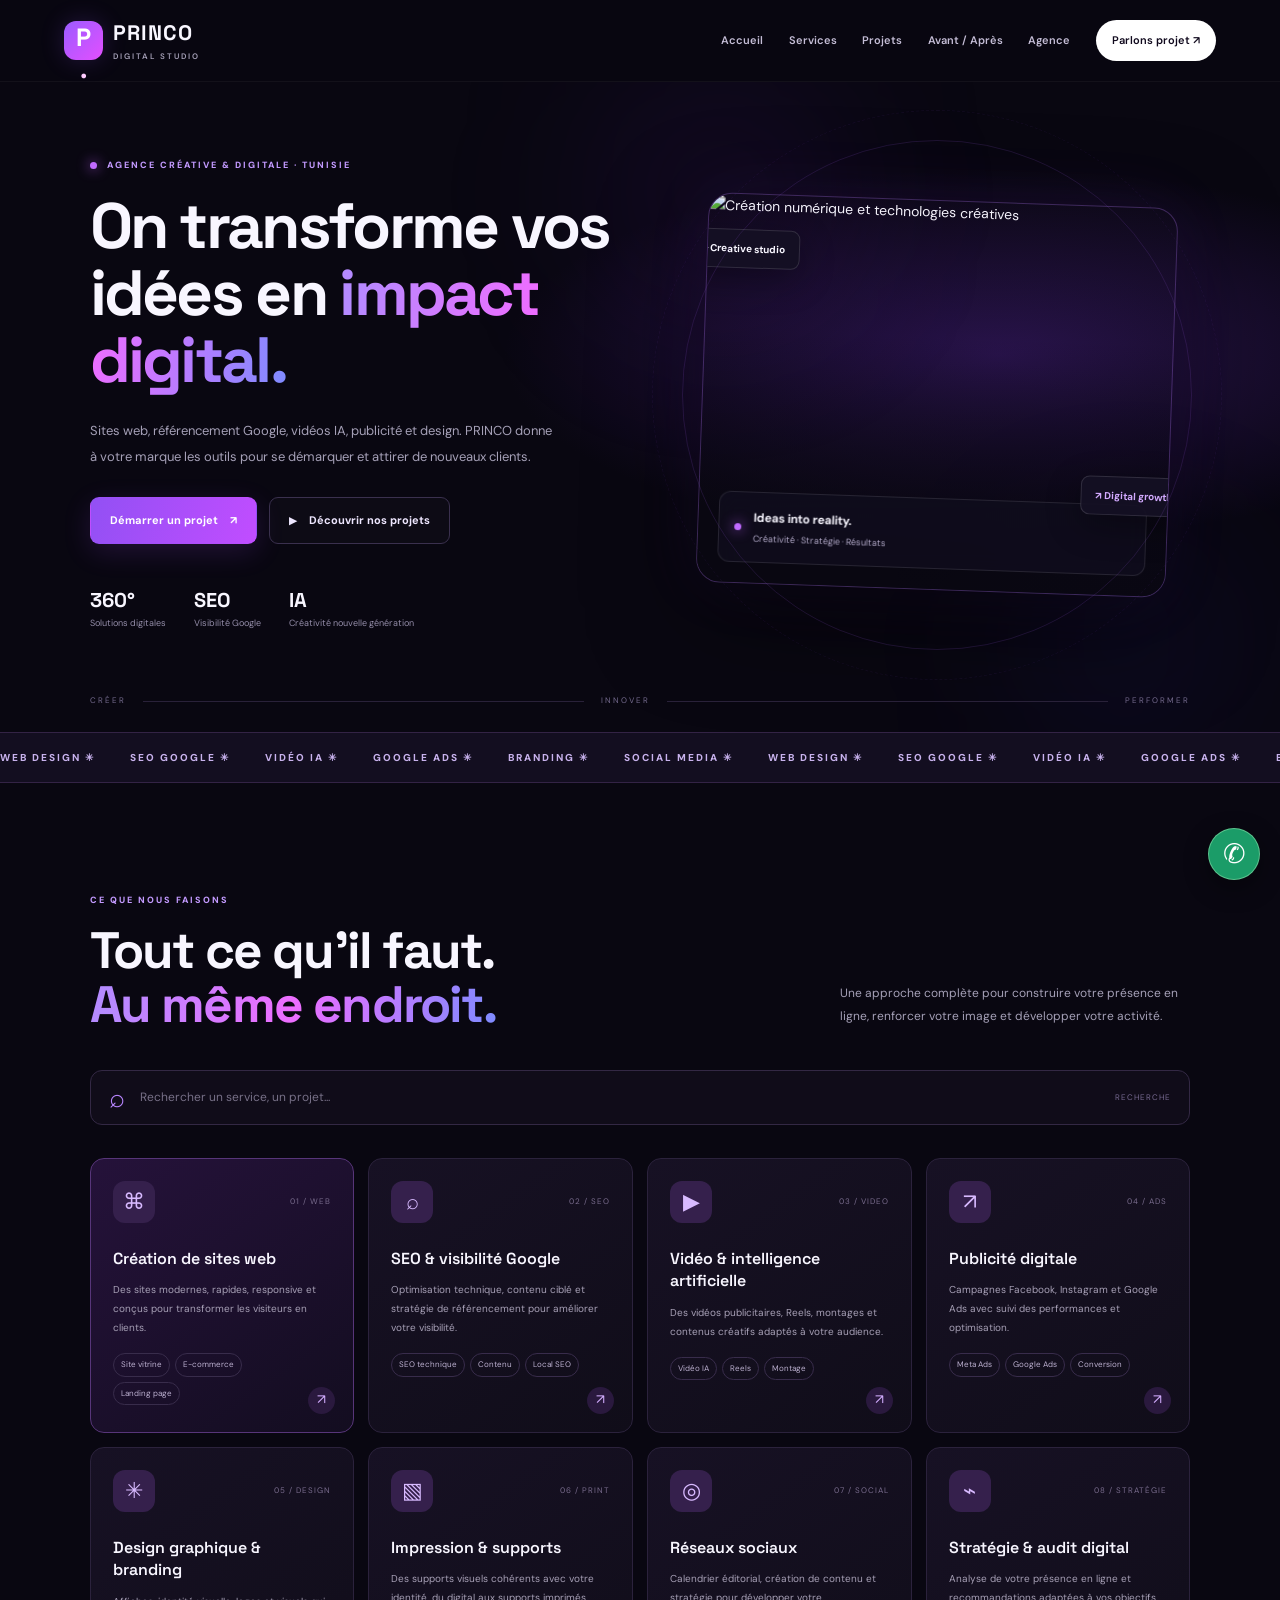
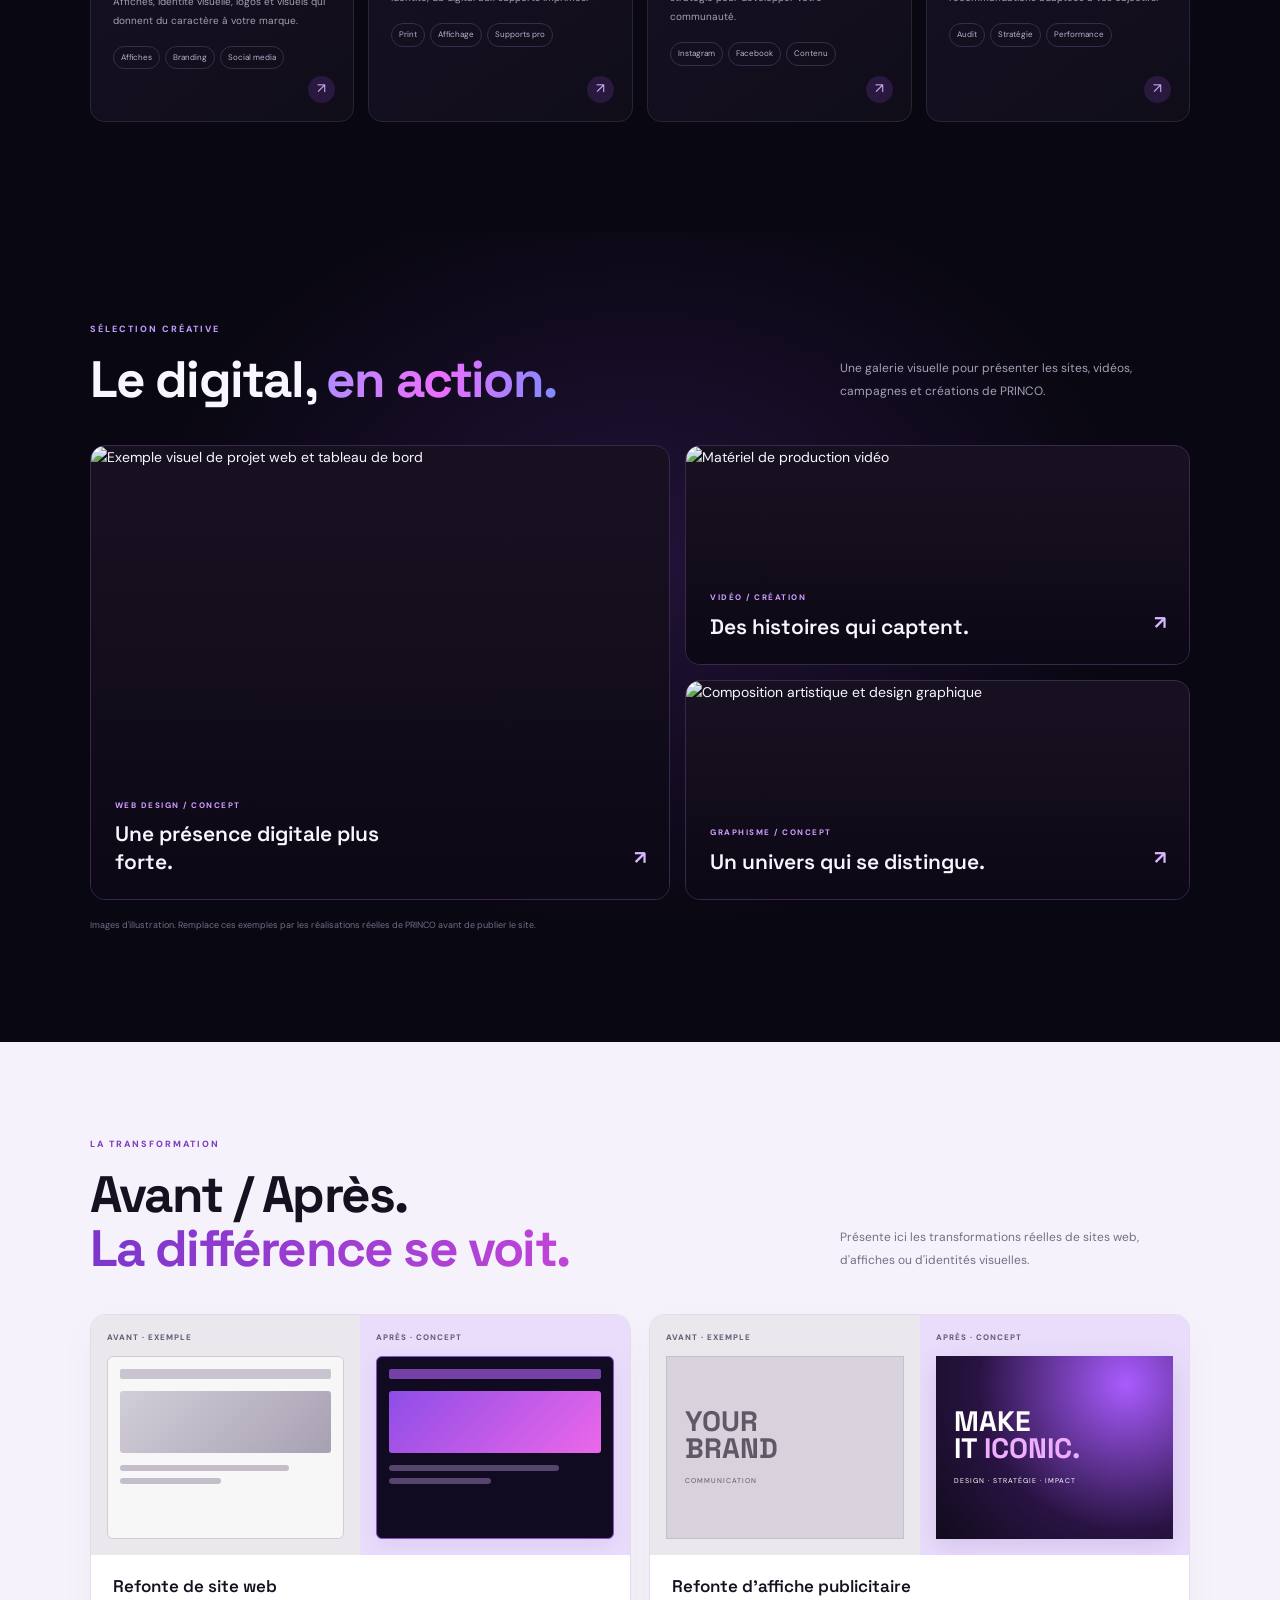
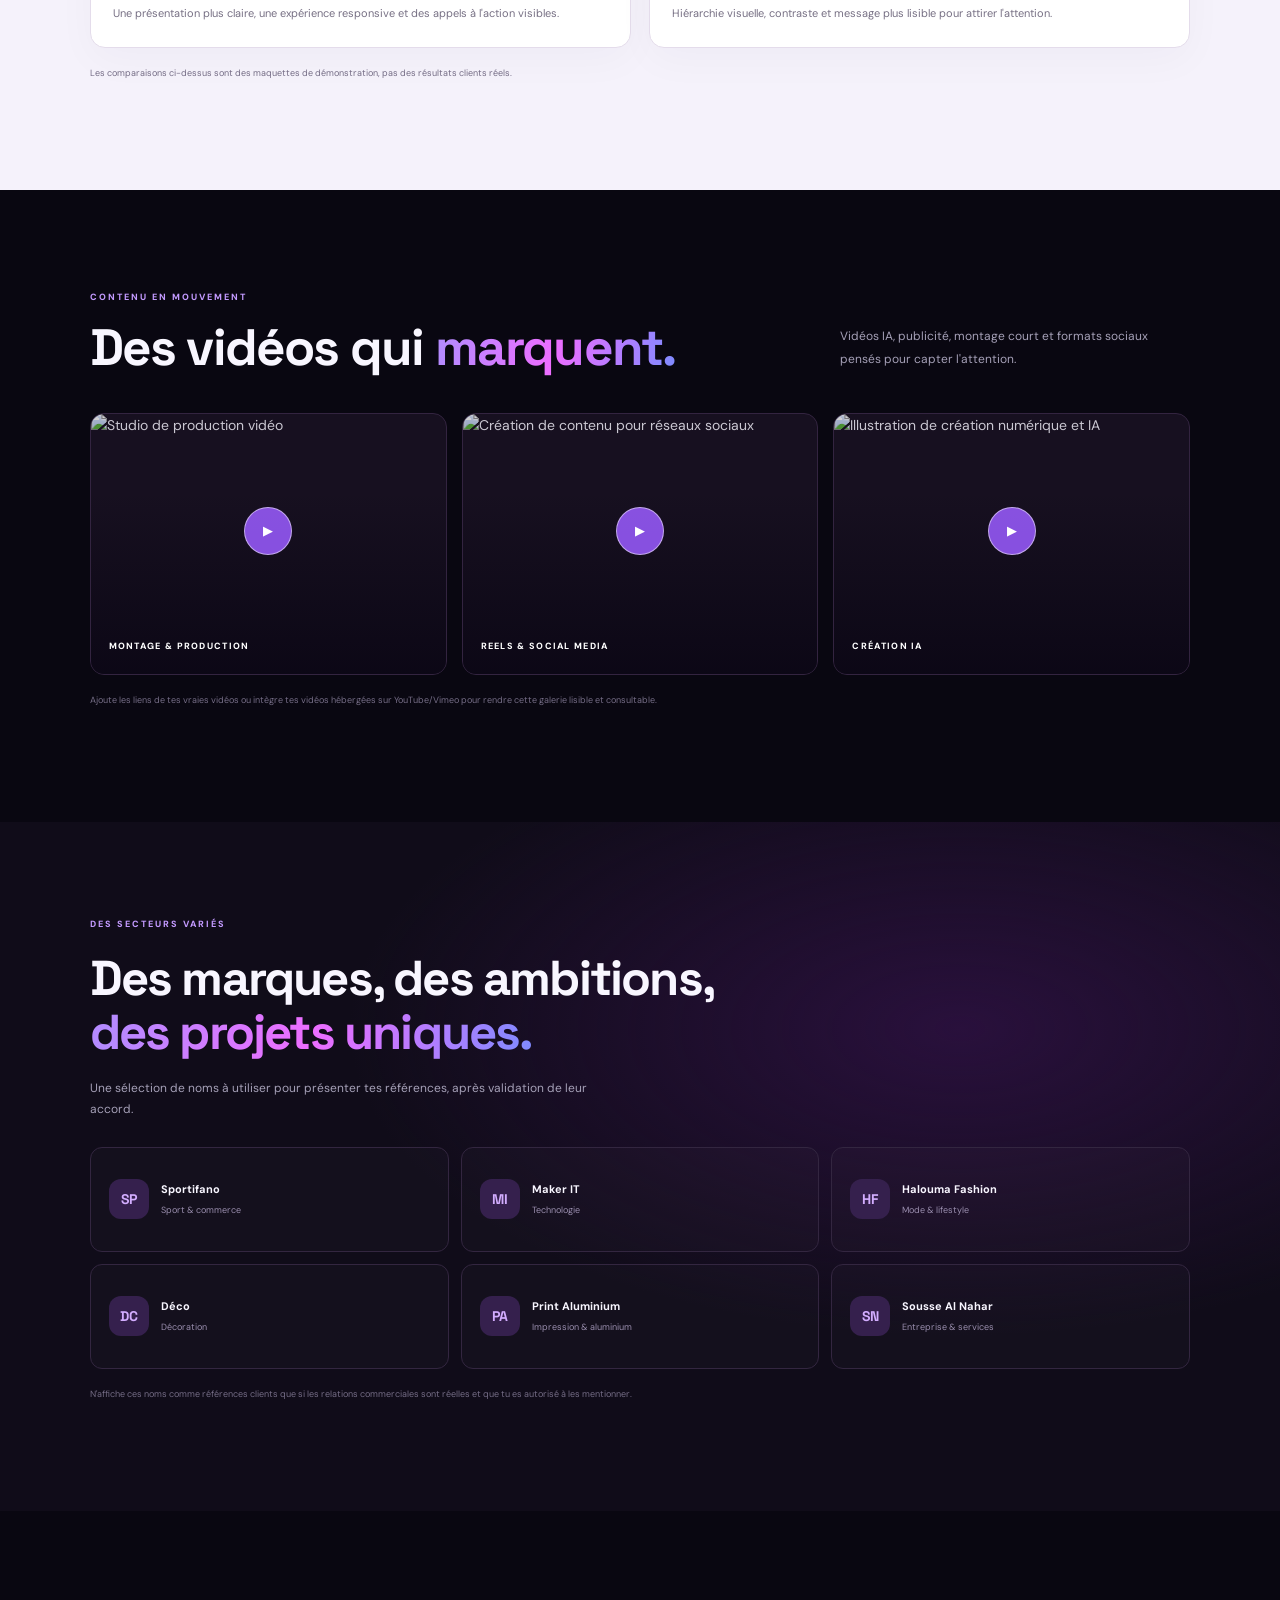
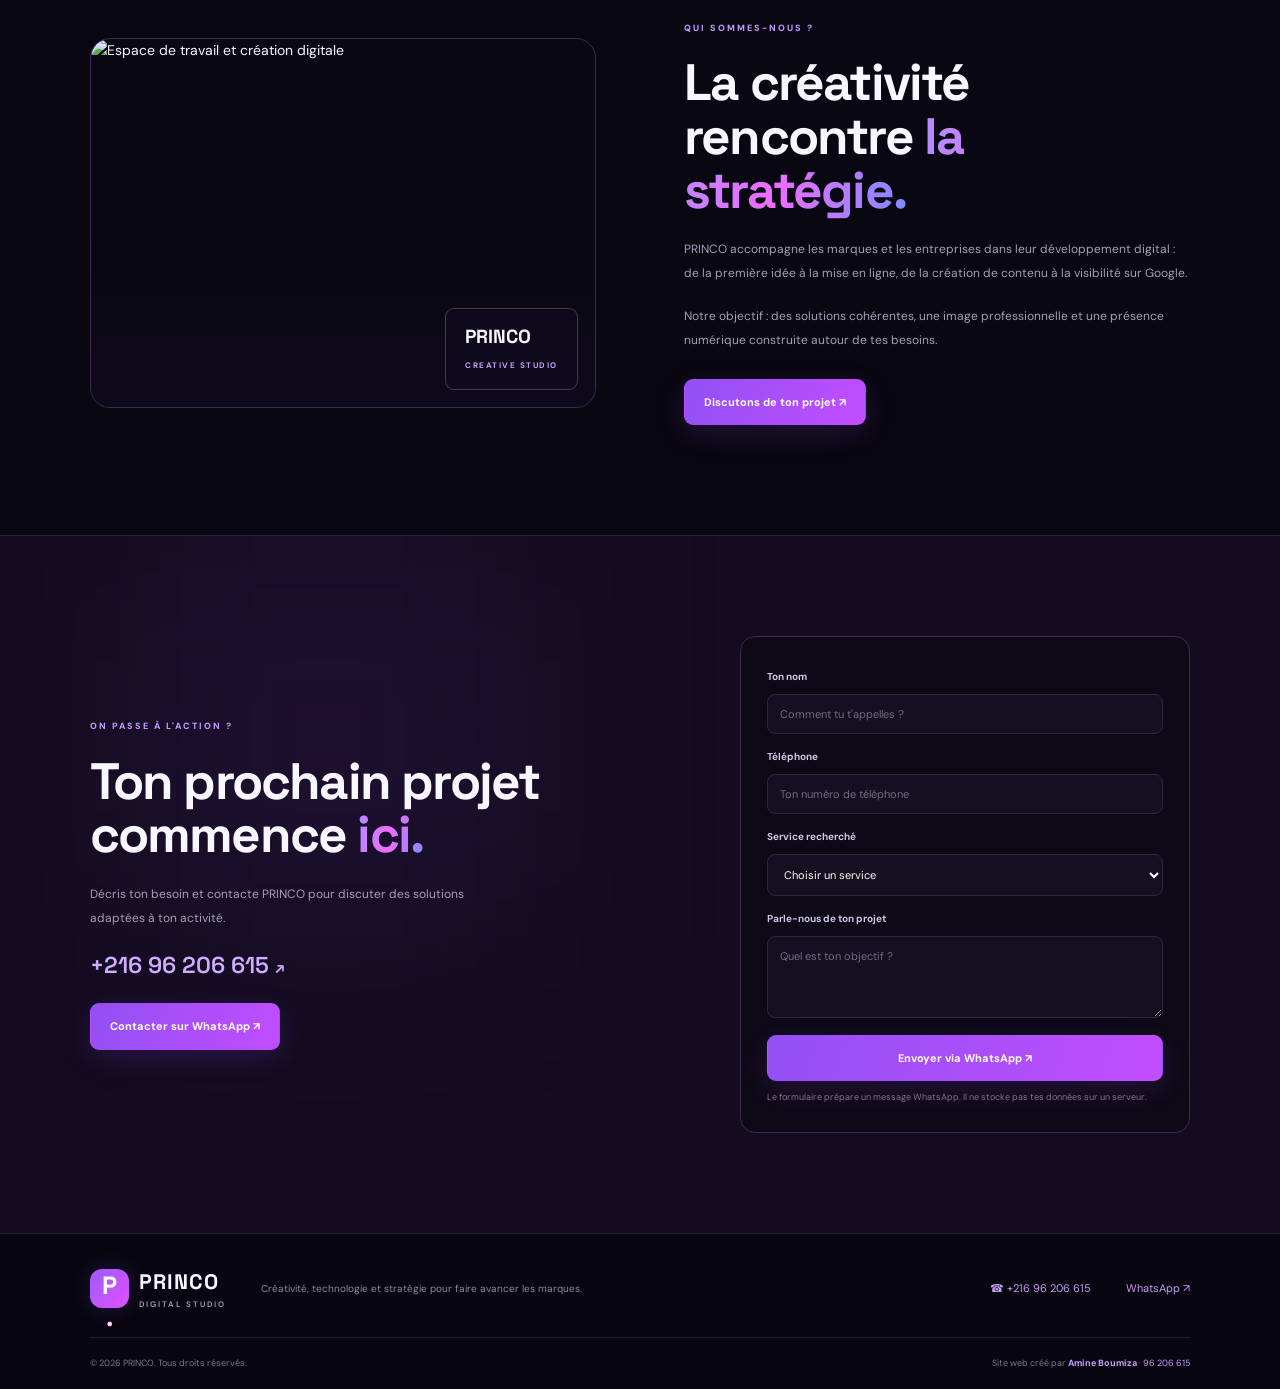
==== index.html @ e12cce16 "Add files via upload" ====
<!DOCTYPE html>
<html lang="fr">
<head>
  <meta charset="UTF-8">
  <meta name="viewport" content="width=device-width, initial-scale=1">

  <title>PRINCO | Agence Digitale, SEO, Vidéo IA & Création Web</title>
  <meta name="description" content="PRINCO, agence digitale en Tunisie : création de sites web, référencement SEO Google, vidéos IA, montage vidéo, publicité Facebook, Instagram et Google Ads, design graphique et impression.">
  <meta name="robots" content="index, follow, max-image-preview:large">
  <meta name="author" content="Amine Boumiza">
  <meta name="theme-color" content="#090711">
  <link rel="canonical" href="https://princo.tn/">

  <meta property="og:type" content="website">
  <meta property="og:title" content="PRINCO — Créativité digitale sans limites">
  <meta property="og:description" content="Sites web, SEO, vidéo IA, publicité et design graphique en Tunisie.">
  <meta property="og:url" content="https://princo.tn/">
  <meta property="og:image" content="https://images.unsplash.com/photo-1550745165-9bc0b252726f?auto=format&fit=crop&w=1200&q=85">

  <link rel="preconnect" href="https://fonts.googleapis.com">
  <link rel="preconnect" href="https://fonts.gstatic.com" crossorigin>
  <link href="https://fonts.googleapis.com/css2?family=DM+Sans:wght@400;500;600;700&family=Space+Grotesk:wght@400;500;600;700&display=swap" rel="stylesheet">
  <link rel="stylesheet" href="style.css">

  <script type="application/ld+json">
  {
    "@context": "https://schema.org",
    "@type": "ProfessionalService",
    "name": "PRINCO",
    "description": "Agence digitale proposant création web, SEO, vidéo, publicité et design graphique.",
    "telephone": "+21696206615",
    "areaServed": {
      "@type": "Country",
      "name": "Tunisia"
    },
    "founder": {
      "@type": "Person",
      "name": "Amine Boumiza"
    },
    "knowsAbout": [
      "Référencement SEO",
      "Création de sites web",
      "Montage vidéo",
      "Intelligence artificielle",
      "Publicité digitale",
      "Design graphique"
    ]
  }
  </script>
</head>

<body>
  <header class="header" id="top">
    <a class="brand" href="#top" aria-label="PRINCO accueil">
      <span class="brand-symbol">P<span>.</span></span>
      <span class="brand-name">PRINCO<small>DIGITAL STUDIO</small></span>
    </a>

    <button class="menu-toggle" id="menuToggle" aria-label="Ouvrir le menu" aria-expanded="false">☰</button>

    <nav class="nav" id="mainNav">
      <a href="#top">Accueil</a>
      <a href="#services">Services</a>
      <a href="#portfolio">Projets</a>
      <a href="#avant-apres">Avant / Après</a>
      <a href="#about">Agence</a>
      <a href="#contact" class="nav-cta">Parlons projet ↗</a>
    </nav>
  </header>

  <main>
    <section class="hero section-wrap">
      <div class="hero-bg-orb orb-one"></div>
      <div class="hero-bg-orb orb-two"></div>

      <div class="hero-copy reveal">
        <div class="eyebrow"><span class="pulse"></span> AGENCE CRÉATIVE & DIGITALE · TUNISIE</div>

        <h1>On transforme vos idées en <span class="gradient-text">impact digital.</span></h1>

        <p class="hero-description">
          Sites web, référencement Google, vidéos IA, publicité et design.
          PRINCO donne à votre marque les outils pour se démarquer et attirer de nouveaux clients.
        </p>

        <div class="hero-actions">
          <a class="btn btn-primary" href="#contact">Démarrer un projet <span>↗</span></a>
          <a class="btn btn-ghost" href="#portfolio"><span class="play-icon">▶</span> Découvrir nos projets</a>
        </div>

        <div class="hero-mini-stats">
          <div><strong>360°</strong><span>Solutions digitales</span></div>
          <div><strong>SEO</strong><span>Visibilité Google</span></div>
          <div><strong>IA</strong><span>Créativité nouvelle génération</span></div>
        </div>
      </div>

      <div class="hero-visual reveal">
        <div class="visual-frame">
          <img
            src="https://images.unsplash.com/photo-1535223289827-42f1e9919769?auto=format&fit=crop&w=1100&q=85"
            alt="Création numérique et technologies créatives"
            fetchpriority="high">
          <div class="visual-overlay"></div>
          <div class="visual-caption">
            <span class="live-dot"></span>
            <div><strong>Ideas into reality.</strong><small>Créativité · Stratégie · Résultats</small></div>
          </div>
          <div class="floating-chip chip-top">✳ Creative studio</div>
          <div class="floating-chip chip-bottom">↗ Digital growth</div>
        </div>
        <div class="orbit orbit-a"></div>
        <div class="orbit orbit-b"></div>
      </div>

      <div class="hero-bottom-line"><span>CRÉER</span><i></i><span>INNOVER</span><i></i><span>PERFORMER</span></div>
    </section>

    <section class="marquee" aria-label="Nos expertises">
      <div class="marquee-track">
        <span>WEB DESIGN ✳</span><span>SEO GOOGLE ✳</span><span>VIDÉO IA ✳</span>
        <span>GOOGLE ADS ✳</span><span>BRANDING ✳</span><span>SOCIAL MEDIA ✳</span>
        <span>WEB DESIGN ✳</span><span>SEO GOOGLE ✳</span><span>VIDÉO IA ✳</span>
        <span>GOOGLE ADS ✳</span><span>BRANDING ✳</span><span>SOCIAL MEDIA ✳</span>
      </div>
    </section>

    <section class="section section-wrap" id="services">
      <div class="section-heading reveal">
        <div>
          <div class="eyebrow">CE QUE NOUS FAISONS</div>
          <h2>Tout ce qu'il faut.<br><span class="gradient-text">Au même endroit.</span></h2>
        </div>
        <p>Une approche complète pour construire votre présence en ligne, renforcer votre image et développer votre activité.</p>
      </div>

      <div class="search-panel reveal">
        <span class="search-symbol">⌕</span>
        <input id="siteSearch" type="search" placeholder="Rechercher un service, un projet..." aria-label="Rechercher dans le site">
        <span class="search-shortcut">RECHERCHE</span>
      </div>
      <p class="search-feedback" id="searchFeedback" aria-live="polite"></p>

      <div class="service-grid" id="serviceGrid">
        <article class="service-card featured" data-search="création site web développement web vitrine ecommerce boutique en ligne ux ui">
          <div class="service-card-top"><span class="service-icon">⌘</span><span class="service-index">01 / WEB</span></div>
          <h3>Création de sites web</h3>
          <p>Des sites modernes, rapides, responsive et conçus pour transformer les visiteurs en clients.</p>
          <div class="service-tags"><span>Site vitrine</span><span>E-commerce</span><span>Landing page</span></div>
          <a href="#contact" class="card-link" aria-label="Demander un site web">↗</a>
        </article>

        <article class="service-card" data-search="seo référencement naturel google position visibilité mots clés search console">
          <div class="service-card-top"><span class="service-icon">⌕</span><span class="service-index">02 / SEO</span></div>
          <h3>SEO & visibilité Google</h3>
          <p>Optimisation technique, contenu ciblé et stratégie de référencement pour améliorer votre visibilité.</p>
          <div class="service-tags"><span>SEO technique</span><span>Contenu</span><span>Local SEO</span></div>
          <a href="#contact" class="card-link" aria-label="Demander un service SEO">↗</a>
        </article>

        <article class="service-card" data-search="video ia montage video reels tiktok publicité animation motion design">
          <div class="service-card-top"><span class="service-icon">▶</span><span class="service-index">03 / VIDEO</span></div>
          <h3>Vidéo & intelligence artificielle</h3>
          <p>Des vidéos publicitaires, Reels, montages et contenus créatifs adaptés à votre audience.</p>
          <div class="service-tags"><span>Vidéo IA</span><span>Reels</span><span>Montage</span></div>
          <a href="#contact" class="card-link" aria-label="Demander une vidéo">↗</a>
        </article>

        <article class="service-card" data-search="facebook ads instagram ads google ads sponsoring publicité digitale campagnes">
          <div class="service-card-top"><span class="service-icon">↗</span><span class="service-index">04 / ADS</span></div>
          <h3>Publicité digitale</h3>
          <p>Campagnes Facebook, Instagram et Google Ads avec suivi des performances et optimisation.</p>
          <div class="service-tags"><span>Meta Ads</span><span>Google Ads</span><span>Conversion</span></div>
          <a href="#contact" class="card-link" aria-label="Demander une campagne publicitaire">↗</a>
        </article>

        <article class="service-card" data-search="design graphique affiche poster flyer identité visuelle branding logo">
          <div class="service-card-top"><span class="service-icon">✳</span><span class="service-index">05 / DESIGN</span></div>
          <h3>Design graphique & branding</h3>
          <p>Affiches, identité visuelle, logos et visuels qui donnent du caractère à votre marque.</p>
          <div class="service-tags"><span>Affiches</span><span>Branding</span><span>Social media</span></div>
          <a href="#contact" class="card-link" aria-label="Demander un design">↗</a>
        </article>

        <article class="service-card" data-search="impression print aluminium signalétique supports imprimés enseigne">
          <div class="service-card-top"><span class="service-icon">▧</span><span class="service-index">06 / PRINT</span></div>
          <h3>Impression & supports</h3>
          <p>Des supports visuels cohérents avec votre identité, du digital aux supports imprimés.</p>
          <div class="service-tags"><span>Print</span><span>Affichage</span><span>Supports pro</span></div>
          <a href="#contact" class="card-link" aria-label="Demander un service d'impression">↗</a>
        </article>

        <article class="service-card" data-search="community management réseaux sociaux instagram facebook contenu stratégie">
          <div class="service-card-top"><span class="service-icon">◎</span><span class="service-index">07 / SOCIAL</span></div>
          <h3>Réseaux sociaux</h3>
          <p>Calendrier éditorial, création de contenu et stratégie pour développer votre communauté.</p>
          <div class="service-tags"><span>Instagram</span><span>Facebook</span><span>Contenu</span></div>
          <a href="#contact" class="card-link" aria-label="Demander la gestion des réseaux sociaux">↗</a>
        </article>

        <article class="service-card" data-search="conseil stratégie digitale audit site marketing analyse performance">
          <div class="service-card-top"><span class="service-icon">⌁</span><span class="service-index">08 / STRATÉGIE</span></div>
          <h3>Stratégie & audit digital</h3>
          <p>Analyse de votre présence en ligne et recommandations adaptées à vos objectifs.</p>
          <div class="service-tags"><span>Audit</span><span>Stratégie</span><span>Performance</span></div>
          <a href="#contact" class="card-link" aria-label="Demander un audit digital">↗</a>
        </article>
      </div>
      <div class="empty-state" id="emptyState" hidden>Aucun résultat. Essaie un autre mot-clé.</div>
    </section>

    <section class="portfolio-section section-wrap" id="portfolio">
      <div class="section-heading reveal">
        <div><div class="eyebrow">SÉLECTION CRÉATIVE</div><h2>Le digital, <span class="gradient-text">en action.</span></h2></div>
        <p>Une galerie visuelle pour présenter les sites, vidéos, campagnes et créations de PRINCO.</p>
      </div>

      <div class="portfolio-grid">
        <a href="#contact" class="project project-large reveal" data-search="site web design technologie digital">
          <img src="https://images.unsplash.com/photo-1460925895917-afdab827c52f?auto=format&fit=crop&w=1000&q=85" loading="lazy" alt="Exemple visuel de projet web et tableau de bord">
          <div class="project-overlay"><span>WEB DESIGN / CONCEPT</span><h3>Une présence digitale plus forte.</h3><b>↗</b></div>
        </a>
        <a href="#contact" class="project reveal" data-search="vidéo production audiovisuelle montage">
          <img src="https://images.unsplash.com/photo-1492619375914-88005aa9e8fb?auto=format&fit=crop&w=800&q=85" loading="lazy" alt="Matériel de production vidéo">
          <div class="project-overlay"><span>VIDÉO / CRÉATION</span><h3>Des histoires qui captent.</h3><b>↗</b></div>
        </a>
        <a href="#contact" class="project reveal" data-search="branding graphisme affiche créative">
          <img src="https://images.unsplash.com/photo-1541701494587-cb58502866ab?auto=format&fit=crop&w=800&q=85" loading="lazy" alt="Composition artistique et design graphique">
          <div class="project-overlay"><span>GRAPHISME / CONCEPT</span><h3>Un univers qui se distingue.</h3><b>↗</b></div>
        </a>
      </div>
      <p class="disclaimer">Images d'illustration. Remplace ces exemples par les réalisations réelles de PRINCO avant de publier le site.</p>
    </section>

    <section class="comparison-section section-wrap" id="avant-apres">
      <div class="section-heading reveal">
        <div><div class="eyebrow">LA TRANSFORMATION</div><h2>Avant / Après.<br><span class="gradient-text">La différence se voit.</span></h2></div>
        <p>Présente ici les transformations réelles de sites web, d'affiches ou d'identités visuelles.</p>
      </div>

      <div class="comparison-grid">
        <article class="comparison-card reveal">
          <div class="comparison-images">
            <div class="comparison-before">
              <span>AVANT · EXEMPLE</span>
              <div class="mock-site old-site"><div class="mock-top"></div><div class="mock-hero"></div><div class="mock-lines"></div><div class="mock-lines short"></div></div>
            </div>
            <div class="comparison-after">
              <span>APRÈS · CONCEPT</span>
              <div class="mock-site new-site"><div class="mock-top"></div><div class="mock-hero"></div><div class="mock-lines"></div><div class="mock-lines short"></div></div>
            </div>
          </div>
          <div class="comparison-caption"><h3>Refonte de site web</h3><p>Une présentation plus claire, une expérience responsive et des appels à l'action visibles.</p></div>
        </article>

        <article class="comparison-card reveal">
          <div class="comparison-images poster-comparison">
            <div class="poster-before"><span>AVANT · EXEMPLE</span><div class="poster old-poster"><b>YOUR<br>BRAND</b><small>COMMUNICATION</small></div></div>
            <div class="poster-after"><span>APRÈS · CONCEPT</span><div class="poster new-poster"><b>MAKE<br>IT <i>ICONIC.</i></b><small>DESIGN · STRATÉGIE · IMPACT</small></div></div>
          </div>
          <div class="comparison-caption"><h3>Refonte d'affiche publicitaire</h3><p>Hiérarchie visuelle, contraste et message plus lisible pour attirer l'attention.</p></div>
        </article>
      </div>
      <p class="disclaimer">Les comparaisons ci-dessus sont des maquettes de démonstration, pas des résultats clients réels.</p>
    </section>

    <section class="video-section section-wrap" id="videos">
      <div class="section-heading reveal">
        <div><div class="eyebrow">CONTENU EN MOUVEMENT</div><h2>Des vidéos qui <span class="gradient-text">marquent.</span></h2></div>
        <p>Vidéos IA, publicité, montage court et formats sociaux pensés pour capter l'attention.</p>
      </div>
      <div class="video-grid">
        <a class="video-card reveal" href="#contact"><img src="https://images.unsplash.com/photo-1536240478700-b869070f9279?auto=format&fit=crop&w=800&q=85" loading="lazy" alt="Studio de production vidéo"><span class="video-play">▶</span><span class="video-label">MONTAGE & PRODUCTION</span></a>
        <a class="video-card reveal" href="#contact"><img src="https://images.unsplash.com/photo-1611162616305-c69b3fa7fbe0?auto=format&fit=crop&w=800&q=85" loading="lazy" alt="Création de contenu pour réseaux sociaux"><span class="video-play">▶</span><span class="video-label">REELS & SOCIAL MEDIA</span></a>
        <a class="video-card reveal" href="#contact"><img src="https://images.unsplash.com/photo-1620712943543-bcc4688e7485?auto=format&fit=crop&w=800&q=85" loading="lazy" alt="Illustration de création numérique et IA"><span class="video-play">▶</span><span class="video-label">CRÉATION IA</span></a>
      </div>
      <p class="disclaimer">Ajoute les liens de tes vraies vidéos ou intègre tes vidéos hébergées sur YouTube/Vimeo pour rendre cette galerie lisible et consultable.</p>
    </section>

    <section class="clients-section section-wrap" id="clients">
      <div class="eyebrow">DES SECTEURS VARIÉS</div>
      <h2>Des marques, des ambitions,<br><span class="gradient-text">des projets uniques.</span></h2>
      <p class="clients-intro">Une sélection de noms à utiliser pour présenter tes références, après validation de leur accord.</p>
      <div class="client-grid">
        <div class="client-tile"><span>SP</span><strong>Sportifano</strong><small>Sport & commerce</small></div>
        <div class="client-tile"><span>MI</span><strong>Maker IT</strong><small>Technologie</small></div>
        <div class="client-tile"><span>HF</span><strong>Halouma Fashion</strong><small>Mode & lifestyle</small></div>
        <div class="client-tile"><span>DC</span><strong>Déco</strong><small>Décoration</small></div>
        <div class="client-tile"><span>PA</span><strong>Print Aluminium</strong><small>Impression & aluminium</small></div>
        <div class="client-tile"><span>SN</span><strong>Sousse Al Nahar</strong><small>Entreprise & services</small></div>
      </div>
      <p class="disclaimer">N'affiche ces noms comme références clients que si les relations commerciales sont réelles et que tu es autorisé à les mentionner.</p>
    </section>

    <section class="about-section section-wrap" id="about">
      <div class="about-visual reveal"><img src="https://images.unsplash.com/photo-1522542550221-31fd19575a2d?auto=format&fit=crop&w=1000&q=85" loading="lazy" alt="Espace de travail et création digitale"><div class="about-stamp">PRINCO<br><span>CREATIVE STUDIO</span></div></div>
      <div class="about-copy reveal">
        <div class="eyebrow">QUI SOMMES-NOUS ?</div>
        <h2>La créativité rencontre <span class="gradient-text">la stratégie.</span></h2>
        <p>PRINCO accompagne les marques et les entreprises dans leur développement digital : de la première idée à la mise en ligne, de la création de contenu à la visibilité sur Google.</p>
        <p>Notre objectif : des solutions cohérentes, une image professionnelle et une présence numérique construite autour de tes besoins.</p>
        <a class="btn btn-primary" href="#contact">Discutons de ton projet ↗</a>
      </div>
    </section>

    <section class="contact-section section-wrap" id="contact">
      <div class="contact-glow"></div>
      <div class="contact-copy reveal">
        <div class="eyebrow">ON PASSE À L'ACTION ?</div>
        <h2>Ton prochain projet<br>commence <span class="gradient-text">ici.</span></h2>
        <p>Décris ton besoin et contacte PRINCO pour discuter des solutions adaptées à ton activité.</p>
        <a class="contact-phone" href="tel:+21696206615">+216 96 206 615 <span>↗</span></a>
        <a class="btn btn-primary" id="whatsappButton" href="https://wa.me/21696206615" target="_blank" rel="noopener noreferrer">Contacter sur WhatsApp ↗</a>
      </div>

      <form class="contact-form reveal" id="contactForm">
        <label for="clientName">Ton nom</label>
        <input id="clientName" name="name" placeholder="Comment tu t'appelles ?" required>

        <label for="clientPhone">Téléphone</label>
        <input id="clientPhone" name="phone" type="tel" placeholder="Ton numéro de téléphone">

        <label for="clientService">Service recherché</label>
        <select id="clientService" name="service" required>
          <option value="">Choisir un service</option>
          <option>Création de site web</option>
          <option>SEO & référencement Google</option>
          <option>Vidéo IA & montage</option>
          <option>Facebook / Instagram / Google Ads</option>
          <option>Design graphique & affiches</option>
          <option>Impression</option>
          <option>Réseaux sociaux</option>
          <option>Autre projet</option>
        </select>

        <label for="clientMessage">Parle-nous de ton projet</label>
        <textarea id="clientMessage" name="message" rows="4" placeholder="Quel est ton objectif ?" required></textarea>

        <button class="btn btn-primary submit-button" type="submit">Envoyer via WhatsApp ↗</button>
        <small>Le formulaire prépare un message WhatsApp. Il ne stocke pas tes données sur un serveur.</small>
      </form>
    </section>
  </main>

  <footer class="footer">
    <div class="footer-main">
      <a class="brand" href="#top">
        <span class="brand-symbol">P<span>.</span></span>
        <span class="brand-name">PRINCO<small>DIGITAL STUDIO</small></span>
      </a>
      <p>Créativité, technologie et stratégie pour faire avancer les marques.</p>
      <a href="tel:+21696206615">☎ +216 96 206 615</a>
      <a href="https://wa.me/21696206615" target="_blank" rel="noopener noreferrer">WhatsApp ↗</a>
    </div>
    <div class="creator-credit">
      <span>© <span id="currentYear"></span> PRINCO. Tous droits réservés.</span>
      <span>Site web créé par <strong>Amine Boumiza</strong> · <a href="tel:+21696206615">96 206 615</a></span>
    </div>
  </footer>

  <a class="floating-whatsapp" href="https://wa.me/21696206615" target="_blank" rel="noopener noreferrer" aria-label="Contacter PRINCO sur WhatsApp">✆</a>

  <script src="script.js" defer></script>
</body>
</html>
---- style.css ----
:root {
  --bg: #090711;
  --bg2: #100d1d;
  --card: #141020;
  --purple: #9b5cff;
  --pink: #e34fff;
  --blue: #6968ff;
  --text: #f8f6ff;
  --muted: #a5a0b7;
  --line: #29223b;
  --font: "DM Sans", sans-serif;
  --display: "Space Grotesk", sans-serif;
}

* { box-sizing: border-box; }
html { scroll-behavior: smooth; scroll-padding-top: 95px; }
body {
  margin: 0;
  background: var(--bg);
  color: var(--text);
  font-family: var(--font);
  font-size: 14px;
  line-height: 1.7;
  overflow-x: hidden;
}
body, button, input, select, textarea { font-family: var(--font); }
a { color: inherit; text-decoration: none; }
button, input, select, textarea { font-size: inherit; }
button, a { -webkit-tap-highlight-color: transparent; }
img { display: block; max-width: 100%; }
::selection { background: var(--purple); color: white; }

.section-wrap { padding-left: clamp(22px, 7vw, 105px); padding-right: clamp(22px, 7vw, 105px); }
.header {
  height: 82px; padding: 0 clamp(22px, 5vw, 76px);
  display: flex; align-items: center; justify-content: space-between; gap: 28px;
  position: sticky; top: 0; z-index: 100;
  background: rgba(9,7,17,.9); border-bottom: 1px solid #ffffff0b;
  backdrop-filter: blur(20px);
}
.brand { display: flex; align-items: center; gap: 10px; flex-shrink: 0; }
.brand-symbol {
  width: 39px; height: 39px; display: grid; place-items: center;
  background: linear-gradient(135deg, var(--purple), var(--pink));
  border-radius: 12px; font: 700 25px var(--display); color: white;
  box-shadow: 0 0 25px #9b5cff30;
}
.brand-symbol span { color: #ffcbff; }
.brand-name { display: flex; flex-direction: column; font: 700 21px var(--display); letter-spacing: 1px; line-height: 1.2; }
.brand-name small { color: var(--muted); font: 600 8px var(--font); letter-spacing: 2px; margin-top: 5px; }
.nav { display: flex; align-items: center; gap: clamp(15px, 2vw, 29px); }
.nav a { color: #c4bdd6; font-size: 11px; font-weight: 600; transition: color .2s; white-space: nowrap; }
.nav a:hover { color: #c59aff; }
.nav .nav-cta { background: white; color: #10091d; padding: 11px 16px; border-radius: 100px; }
.menu-toggle {
  display: none; background: #171225; color: white; border: 1px solid var(--line);
  border-radius: 10px; width: 42px; height: 42px; cursor: pointer;
}

.hero {
  min-height: 650px; position: relative; display: grid;
  grid-template-columns: 1.02fr .98fr; align-items: center; gap: 6%;
  padding-top: 75px; padding-bottom: 100px; overflow: hidden;
  background: radial-gradient(ellipse at 78% 42%, #29134c 0, transparent 35%);
}
.hero-copy { position: relative; z-index: 2; max-width: 610px; }
.eyebrow {
  display: flex; align-items: center; gap: 10px; margin-bottom: 20px;
  font-size: 9px; font-weight: 800; letter-spacing: 2px; color: #c39aff;
}
.pulse, .live-dot {
  width: 7px; height: 7px; display: inline-block; border-radius: 50%;
  background: #c16bff; box-shadow: 0 0 13px #bb5cff;
}
.hero h1, .section-heading h2, .about-copy h2, .contact-copy h2 {
  margin: 0; font: 700 clamp(42px, 5vw, 69px)/1.05 var(--display);
  letter-spacing: -2.7px;
}
.gradient-text {
  background: linear-gradient(100deg, #b58aff 5%, #ed6dff 50%, #7e8bff 100%);
  -webkit-background-clip: text; background-clip: text; color: transparent;
}
.hero-description { max-width: 470px; color: var(--muted); font-size: 13px; line-height: 2; margin: 24px 0 27px; }
.hero-actions { display: flex; flex-wrap: wrap; gap: 12px; align-items: center; }
.btn {
  min-height: 46px; padding: 13px 19px; display: inline-flex; align-items: center;
  justify-content: center; gap: 12px; border: 1px solid transparent; border-radius: 9px;
  font-size: 11px; font-weight: 700; cursor: pointer; transition: .25s ease;
}
.btn-primary { color: white; background: linear-gradient(110deg, #9250f4, #c14dff); box-shadow: 0 8px 28px #a34cff28; }
.btn-primary:hover { transform: translateY(-3px); box-shadow: 0 12px 32px #a34cff48; }
.btn-ghost { color: #eee7ff; border-color: #3a304e; background: #ffffff04; }
.btn-ghost:hover { border-color: var(--purple); background: #9b5cff10; }
.play-icon { font-size: 10px; }
.hero-mini-stats { display: flex; gap: 28px; flex-wrap: wrap; margin-top: 43px; }
.hero-mini-stats div { display: flex; flex-direction: column; gap: 3px; }
.hero-mini-stats strong { font: 700 20px var(--display); }
.hero-mini-stats span { color: #948da9; font-size: 9px; }

.hero-visual { min-height: 400px; display: flex; align-items: center; justify-content: center; position: relative; }
.visual-frame {
  width: min(100%, 470px); height: 390px; position: relative; overflow: hidden;
  border: 1px solid #8056b56b; border-radius: 24px; transform: rotate(2deg);
  box-shadow: 0 30px 100px #0008, 0 0 65px #853bff18;
}
.visual-frame > img { width: 100%; height: 100%; object-fit: cover; }
.visual-overlay { position: absolute; inset: 0; background: linear-gradient(180deg,#09071105 35%,#090711e8 100%); }
.visual-caption {
  position: absolute; left: 20px; right: 20px; bottom: 20px; display: flex;
  gap: 12px; align-items: center; padding: 15px; border: 1px solid #ffffff1a;
  background: #100d1dcc; backdrop-filter: blur(12px); border-radius: 12px;
}
.visual-caption > div { display: flex; flex-direction: column; }
.visual-caption strong { font-size: 12px; }
.visual-caption small { color: #b3a9c8; font-size: 9px; margin-top: 3px; }
.floating-chip { position: absolute; z-index: 3; padding: 10px 14px; border: 1px solid #ffffff20; border-radius: 9px; background: #151024eF; font-size: 10px; font-weight: 700; box-shadow: 0 10px 35px #0005; }
.chip-top { top: 35px; left: -23px; }
.chip-bottom { bottom: 80px; right: -20px; color: #d3aaff; }
.orbit { position: absolute; border: 1px solid #8e54d22c; border-radius: 50%; pointer-events: none; }
.orbit-a { width: 510px; height: 510px; }
.orbit-b { width: 570px; height: 570px; border-style: dashed; opacity: .45; }
.hero-bg-orb { position: absolute; border-radius: 50%; filter: blur(90px); pointer-events: none; }
.orb-one { width: 220px; height: 220px; background: #7529cb22; top: 0; right: 35%; }
.orb-two { width: 180px; height: 180px; background: #4b42ff1d; bottom: 0; right: 5%; }
.hero-bottom-line { position: absolute; bottom: 24px; left: 7%; right: 7%; display: flex; align-items: center; gap: 17px; color: #746a8d; font-size: 8px; letter-spacing: 2px; }
.hero-bottom-line i { flex: 1; height: 1px; background: #292139; }

.marquee { overflow: hidden; background: #130e20; border-top: 1px solid #332345; border-bottom: 1px solid #332345; }
.marquee-track { width: max-content; display: flex; gap: 35px; padding: 16px 0; animation: marquee 28s linear infinite; }
.marquee-track span { color: #c8b2ed; font-size: 10px; font-weight: 800; letter-spacing: 2px; }
@keyframes marquee { to { transform: translateX(-50%); } }

.section { padding-top: 110px; padding-bottom: 110px; }
.section-heading { display: flex; align-items: end; justify-content: space-between; gap: 35px; margin-bottom: 38px; }
.section-heading .eyebrow { margin-bottom: 16px; }
.section-heading h2, .about-copy h2, .contact-copy h2 { font-size: clamp(35px, 4vw, 52px); letter-spacing: -1.8px; }
.section-heading > p { max-width: 350px; color: var(--muted); font-size: 12px; line-height: 1.9; margin: 0 0 4px; }

.search-panel {
  display: flex; align-items: center; gap: 13px; padding: 0 18px;
  height: 55px; border: 1px solid #332844; border-radius: 12px;
  background: #100c19; margin-bottom: 15px; transition: border-color .2s;
}
.search-panel:focus-within { border-color: #a15bff; box-shadow: 0 0 0 3px #a15bff12; }
.search-symbol { font-size: 27px; color: #b986ff; line-height: 1; }
.search-panel input { flex: 1; min-width: 0; border: 0; outline: 0; color: white; background: transparent; font-size: 12px; }
.search-panel input::placeholder { color: #777087; }
.search-shortcut { font-size: 8px; letter-spacing: 1px; color: #776a91; }
.search-feedback { color: #bfa3ed; font-size: 10px; min-height: 8px; }

.service-grid { display: grid; grid-template-columns: repeat(4, minmax(0,1fr)); gap: 14px; }
.service-card {
  min-height: 275px; position: relative; padding: 22px; border-radius: 14px;
  background: linear-gradient(145deg, #171124, #100d19);
  border: 1px solid #2b223c; transition: transform .25s, border-color .25s, box-shadow .25s;
}
.service-card:hover { transform: translateY(-5px); border-color: #8b4fcd; box-shadow: 0 15px 40px #0003, 0 0 25px #9045dc0c; }
.service-card.featured { background: linear-gradient(145deg,#25123a,#130d20); border-color: #573579; }
.service-card-top { display: flex; align-items: center; justify-content: space-between; margin-bottom: 25px; }
.service-icon { display: grid; place-items: center; width: 42px; height: 42px; border-radius: 12px; color: #d8baff; background: #35204c; font-size: 22px; }
.service-index { color: #796c8d; font-size: 8px; letter-spacing: 1px; }
.service-card h3 { font: 600 16px/1.4 var(--display); margin: 0 0 10px; }
.service-card p { color: #a7a0b6; font-size: 10px; line-height: 1.9; margin: 0 0 16px; }
.service-tags { display: flex; gap: 5px; flex-wrap: wrap; padding-right: 20px; }
.service-tags span { border: 1px solid #382c4b; border-radius: 100px; padding: 4px 7px; color: #bdb1d1; font-size: 8px; }
.card-link { position: absolute; right: 18px; bottom: 18px; width: 27px; height: 27px; border-radius: 50%; display: grid; place-items: center; background: #2a193e; color: #d3adff; }
.empty-state { text-align: center; color: var(--muted); padding: 35px; }

.portfolio-section { padding-top: 90px; padding-bottom: 100px; background: radial-gradient(ellipse at 50% 40%,#211238 0,transparent 55%); }
.portfolio-grid { display: grid; grid-template-columns: 1.15fr 1fr; grid-template-rows: 220px 220px; gap: 15px; }
.project { display: block; position: relative; overflow: hidden; border-radius: 15px; border: 1px solid #39274c; background: #171020; }
.project-large { grid-row: span 2; }
.project img { width: 100%; height: 100%; object-fit: cover; transition: transform .6s, filter .4s; filter: saturate(.85); }
.project:hover img { transform: scale(1.06); filter: saturate(1.1); }
.project-overlay { position: absolute; inset: 0; padding: 24px; display: flex; flex-direction: column; justify-content: end; background: linear-gradient(180deg, transparent 15%, #0b0714ed 100%); }
.project-overlay span { color: #ce9bff; font-size: 8px; letter-spacing: 1.5px; font-weight: 800; }
.project-overlay h3 { max-width: 300px; font: 600 21px/1.3 var(--display); margin: 8px 0 0; }
.project-overlay b { position: absolute; right: 23px; bottom: 25px; font-size: 19px; color: #d6b6ff; }
.disclaimer { color: #756d86; font-size: 9px; line-height: 1.8; margin-top: 17px; }

.comparison-section { padding-top: 95px; padding-bottom: 100px; background: #f5f2fb; color: #171021; }
.comparison-section .section-heading > p { color: #766e84; }
.comparison-section .eyebrow { color: #7f3cbd; }
.comparison-section .gradient-text { background: linear-gradient(100deg,#7b36cb,#c045d8); -webkit-background-clip: text; background-clip: text; color: transparent; }
.comparison-grid { display: grid; grid-template-columns: 1fr 1fr; gap: 18px; }
.comparison-card { border: 1px solid #e4dceb; background: #fff; border-radius: 15px; overflow: hidden; box-shadow: 0 12px 40px #26123708; }
.comparison-images { display: grid; grid-template-columns: 1fr 1fr; min-height: 240px; }
.comparison-before, .comparison-after, .poster-before, .poster-after { padding: 16px; display: flex; flex-direction: column; gap: 12px; overflow: hidden; }
.comparison-before, .poster-before { background: #eae7ed; }
.comparison-after, .poster-after { background: #e9ddfb; }
.comparison-images span { font-size: 8px; font-weight: 800; letter-spacing: 1px; color: #665d73; }
.mock-site { flex: 1; min-height: 175px; padding: 12px; border-radius: 6px; }
.old-site { background: #f7f7f7; border: 1px solid #d0cdd3; }
.new-site { background: #100b20; border: 1px solid #8c50cc; box-shadow: 0 6px 20px #7c43b51c; }
.mock-top { height: 10px; width: 100%; background: #c9c4d0; border-radius: 2px; margin-bottom: 12px; }
.new-site .mock-top { background: #7541a7; }
.mock-hero { height: 62px; border-radius: 3px; background: linear-gradient(135deg,#d2ced8,#a7a0b2); margin-bottom: 12px; }
.new-site .mock-hero { background: linear-gradient(135deg,#8e4de7,#ec67e9); }
.mock-lines { height: 6px; width: 80%; border-radius: 5px; background: #c4becb; margin-bottom: 7px; }
.mock-lines.short { width: 48%; }
.new-site .mock-lines { background: #57446e; }
.poster { flex: 1; min-height: 175px; display: flex; flex-direction: column; justify-content: center; padding: 18px; }
.old-poster { background: #d7d2dc; color: #5f5867; border: 1px solid #c6c0cd; }
.new-poster { background: radial-gradient(circle at 80% 15%,#a95cff,#291343 60%,#100b1b); color: white; box-shadow: 0 8px 25px #6b319d28; }
.poster b { font: 700 clamp(19px,2.2vw,30px)/.95 var(--display); }
.poster i { color: #efadff; font-style: normal; }
.poster small { font-size: 7px; letter-spacing: 1px; margin-top: 14px; }
.comparison-caption { padding: 20px 22px 23px; }
.comparison-caption h3 { margin: 0 0 7px; font: 600 17px var(--display); }
.comparison-caption p { margin: 0; color: #777084; font-size: 11px; line-height: 1.8; }

.video-section { padding-top: 100px; padding-bottom: 105px; }
.video-grid { display: grid; grid-template-columns: repeat(3,1fr); gap: 15px; }
.video-card { min-height: 260px; position: relative; display: block; overflow: hidden; border-radius: 14px; background: #171020; border: 1px solid #332440; }
.video-card img { width: 100%; height: 100%; min-height: 260px; object-fit: cover; opacity: .8; transition: transform .5s, opacity .3s; }
.video-card:hover img { transform: scale(1.05); opacity: 1; }
.video-card:after { content: ""; position: absolute; inset: 0; background: linear-gradient(180deg,transparent 30%,#0a0614d9); pointer-events: none; }
.video-play { position: absolute; z-index: 2; left: 50%; top: 45%; transform: translate(-50%,-50%); width: 48px; height: 48px; border-radius: 50%; display: grid; place-items: center; background: #9b5cffdc; border: 1px solid #ffffff80; color: white; font-size: 13px; }
.video-label { position: absolute; z-index: 2; bottom: 20px; left: 18px; color: white; font-size: 9px; font-weight: 800; letter-spacing: 1.3px; }

.clients-section { padding-top: 95px; padding-bottom: 100px; background: radial-gradient(ellipse at 75% 30%,#29103c,transparent 45%),#100c19; }
.clients-section h2 { font: 700 clamp(34px,4vw,49px)/1.1 var(--display); letter-spacing: -1.8px; margin: 0; }
.clients-intro { color: var(--muted); font-size: 12px; margin: 18px 0 28px; max-width: 540px; }
.client-grid { display: grid; grid-template-columns: repeat(3,1fr); gap: 12px; }
.client-tile { min-height: 105px; padding: 18px; border: 1px solid #332640; border-radius: 12px; background: #ffffff04; display: grid; grid-template-columns: 40px 1fr; align-content: center; align-items: center; gap: 0 12px; }
.client-tile > span { grid-row: span 2; width: 40px; height: 40px; border-radius: 12px; display: grid; place-items: center; background: #35204d; color: #d3adff; font: 700 14px var(--display); }
.client-tile strong { font-size: 11px; }
.client-tile small { color: #9a8eae; font-size: 9px; margin-top: 3px; }

.about-section { display: grid; grid-template-columns: 1fr 1fr; gap: 8%; align-items: center; padding-top: 110px; padding-bottom: 110px; }
.about-visual { position: relative; height: 370px; border-radius: 20px; overflow: hidden; border: 1px solid #3c2b50; }
.about-visual img { width: 100%; height: 100%; object-fit: cover; }
.about-visual:after { content: ""; position: absolute; inset: 0; background: linear-gradient(180deg,transparent 50%,#110b20a8); }
.about-stamp { position: absolute; z-index: 2; right: 17px; bottom: 17px; padding: 15px 19px; border: 1px solid #ffffff35; border-radius: 9px; background: #100a1dcc; font: 700 19px var(--display); }
.about-stamp span { font: 700 8px var(--font); letter-spacing: 1.5px; color: #c8a1f6; }
.about-copy > p { color: var(--muted); font-size: 12px; line-height: 2; margin: 19px 0; }
.about-copy .btn { margin-top: 8px; }

.contact-section { display: grid; grid-template-columns: 1fr .8fr; gap: 8%; align-items: center; position: relative; overflow: hidden; padding-top: 100px; padding-bottom: 100px; background: #130c20; border-top: 1px solid #30203e; }
.contact-glow { position: absolute; width: 400px; height: 400px; left: 10%; top: 0; background: #7e37bd18; filter: blur(100px); pointer-events: none; }
.contact-copy, .contact-form { position: relative; z-index: 1; }
.contact-copy > p { color: var(--muted); max-width: 410px; font-size: 12px; line-height: 2; margin: 20px 0; }
.contact-phone { display: block; font: 600 23px var(--display); color: #d1adff; margin-bottom: 23px; }
.contact-phone span { font-size: 16px; }
.contact-form { display: flex; flex-direction: column; gap: 9px; padding: 26px; border: 1px solid #3b2b4d; border-radius: 15px; background: #0d0916; }
.contact-form label { color: #d4c7e5; font-size: 10px; font-weight: 700; margin-top: 5px; }
.contact-form input, .contact-form select, .contact-form textarea {
  width: 100%; min-width: 0; border: 1px solid #30243f; border-radius: 8px;
  padding: 12px; background: #151020; color: white; outline: none; font-size: 11px;
}
.contact-form input:focus, .contact-form select:focus, .contact-form textarea:focus { border-color: #a15bff; }
.contact-form select option { background: #151020; }
.contact-form textarea { resize: vertical; }
.contact-form input::placeholder, .contact-form textarea::placeholder { color: #746a85; }
.submit-button { width: 100%; margin-top: 8px; }
.contact-form > small { color: #80758f; font-size: 9px; line-height: 1.7; }

.footer { padding: 35px clamp(22px,7vw,105px) 0; background: #080610; border-top: 1px solid #292037; }
.footer-main { display: flex; align-items: center; flex-wrap: wrap; gap: 22px 35px; padding-bottom: 28px; }
.footer-main > p { flex: 1; min-width: 200px; color: #91889f; font-size: 10px; }
.footer-main > a:not(.brand) { color: #c6a1f1; font-size: 11px; }
.creator-credit { display: flex; justify-content: space-between; gap: 12px; flex-wrap: wrap; padding: 18px 0; border-top: 1px solid #211a2c; color: #7e758e; font-size: 9px; }
.creator-credit strong, .creator-credit a { color: #c9a0ff; }
.floating-whatsapp { position: fixed; right: 20px; bottom: 20px; z-index: 90; width: 52px; height: 52px; display: grid; place-items: center; border: 1px solid #b9ffc566; border-radius: 50%; background: #1b9c68; color: white; font-size: 27px; box-shadow: 0 8px 25px #0006; transition: transform .2s; }
.floating-whatsapp:hover { transform: translateY(-4px); }

.reveal { opacity: 0; transform: translateY(20px); transition: opacity .65s ease, transform .65s ease; }
.reveal.visible { opacity: 1; transform: translateY(0); }

@media (prefers-reduced-motion: reduce) {
  *, *:before, *:after { scroll-behavior: auto !important; animation-duration: .01ms !important; transition-duration: .01ms !important; }
  .reveal { opacity: 1; transform: none; }
}

@media (max-width: 1100px) {
  .nav { gap: 13px; }
  .nav a { font-size: 10px; }
  .service-grid { grid-template-columns: repeat(2, minmax(0,1fr)); }
  .hero { gap: 3%; }
  .visual-frame { height: 340px; }
}
@media (max-width: 800px) {
  .header { height: 72px; padding: 0 22px; }
  .menu-toggle { display: block; }
  .nav { display: none; position: absolute; top: 71px; left: 12px; right: 12px; padding: 13px; border: 1px solid #342642; border-radius: 13px; background: #100c1c; box-shadow: 0 15px 40px #0008; flex-direction: column; align-items: stretch; gap: 3px; }
  .nav.open { display: flex; }
  .nav a { padding: 12px; font-size: 12px; }
  .nav .nav-cta { text-align: center; margin-top: 6px; }
  .hero { grid-template-columns: 1fr; padding-top: 60px; gap: 30px; }
  .hero-copy { max-width: 680px; }
  .hero h1 { font-size: clamp(43px,8vw,65px); }
  .hero-visual { min-height: 340px; }
  .visual-frame { width: min(85%, 470px); height: 330px; }
  .orbit-a { width: 400px; height: 400px; }
  .orbit-b { width: 450px; height: 450px; }
  .section { padding-top: 80px; padding-bottom: 80px; }
  .portfolio-grid { grid-template-rows: 200px 200px; }
  .about-section { gap: 30px; }
  .about-visual { height: 300px; }
  .contact-section { gap: 30px; }
  .clients-section, .portfolio-section { padding-top: 80px; padding-bottom: 80px; }
}
@media (max-width: 560px) {
  .section-wrap { padding-left: 19px; padding-right: 19px; }
  .hero { padding-top: 45px; padding-bottom: 75px; }
  .hero h1 { font-size: 42px; letter-spacing: -1.9px; }
  .hero-description { font-size: 12px; }
  .hero-mini-stats { gap: 22px; margin-top: 30px; }
  .hero-mini-stats strong { font-size: 17px; }
  .hero-mini-stats span { font-size: 8px; }
  .hero-visual { min-height: 275px; }
  .visual-frame { width: 90%; height: 260px; border-radius: 17px; }
  .chip-top { left: -7px; top: 15px; }
  .chip-bottom { right: -5px; bottom: 38px; }
  .floating-chip { font-size: 9px; padding: 8px 10px; }
  .visual-caption { left: 10px; right: 10px; bottom: 10px; padding: 10px; }
  .hero-bottom-line { left: 20px; right: 20px; gap: 9px; font-size: 7px; }
  .section { padding-top: 65px; padding-bottom: 65px; }
  .section-heading { display: block; margin-bottom: 25px; }
  .section-heading h2, .about-copy h2, .contact-copy h2 { font-size: 35px; letter-spacing: -1.3px; }
  .section-heading > p { margin-top: 15px; }
  .service-grid { grid-template-columns: 1fr; }
  .service-card { min-height: 235px; padding: 21px; }
  .search-shortcut { display: none; }
  .portfolio-grid { grid-template-columns: 1fr 1fr; grid-template-rows: 240px 175px; gap: 9px; }
  .project-large { grid-column: span 2; grid-row: auto; }
  .project-overlay { padding: 14px; }
  .project-overlay h3 { font-size: 16px; }
  .project-overlay b { right: 13px; bottom: 17px; }
  .comparison-grid { grid-template-columns: 1fr; gap: 14px; }
  .comparison-images { min-height: 210px; }
  .comparison-before, .comparison-after, .poster-before, .poster-after { padding: 11px; }
  .mock-site, .poster { min-height: 155px; }
  .video-grid { grid-template-columns: 1fr; }
  .video-card, .video-card img { min-height: 220px; height: 220px; }
  .client-grid { grid-template-columns: 1fr 1fr; gap: 9px; }
  .client-tile { padding: 12px; grid-template-columns: 33px 1fr; gap: 0 9px; }
  .client-tile > span { width: 33px; height: 33px; font-size: 11px; }
  .client-tile strong { font-size: 10px; }
  .client-tile small { font-size: 8px; }
  .about-section { grid-template-columns: 1fr; gap: 28px; }
  .about-visual { height: 250px; }
  .contact-section { grid-template-columns: 1fr; gap: 30px; padding-top: 65px; padding-bottom: 65px; }
  .contact-form { padding: 19px; }
  .contact-phone { font-size: 21px; }
  .footer-main { align-items: flex-start; flex-direction: column; gap: 13px; }
  .footer-main > p { min-width: 0; margin: 0; }
  .creator-credit { flex-direction: column; }
  .floating-whatsapp { width: 47px; height: 47px; right: 13px; bottom: 13px; }
}
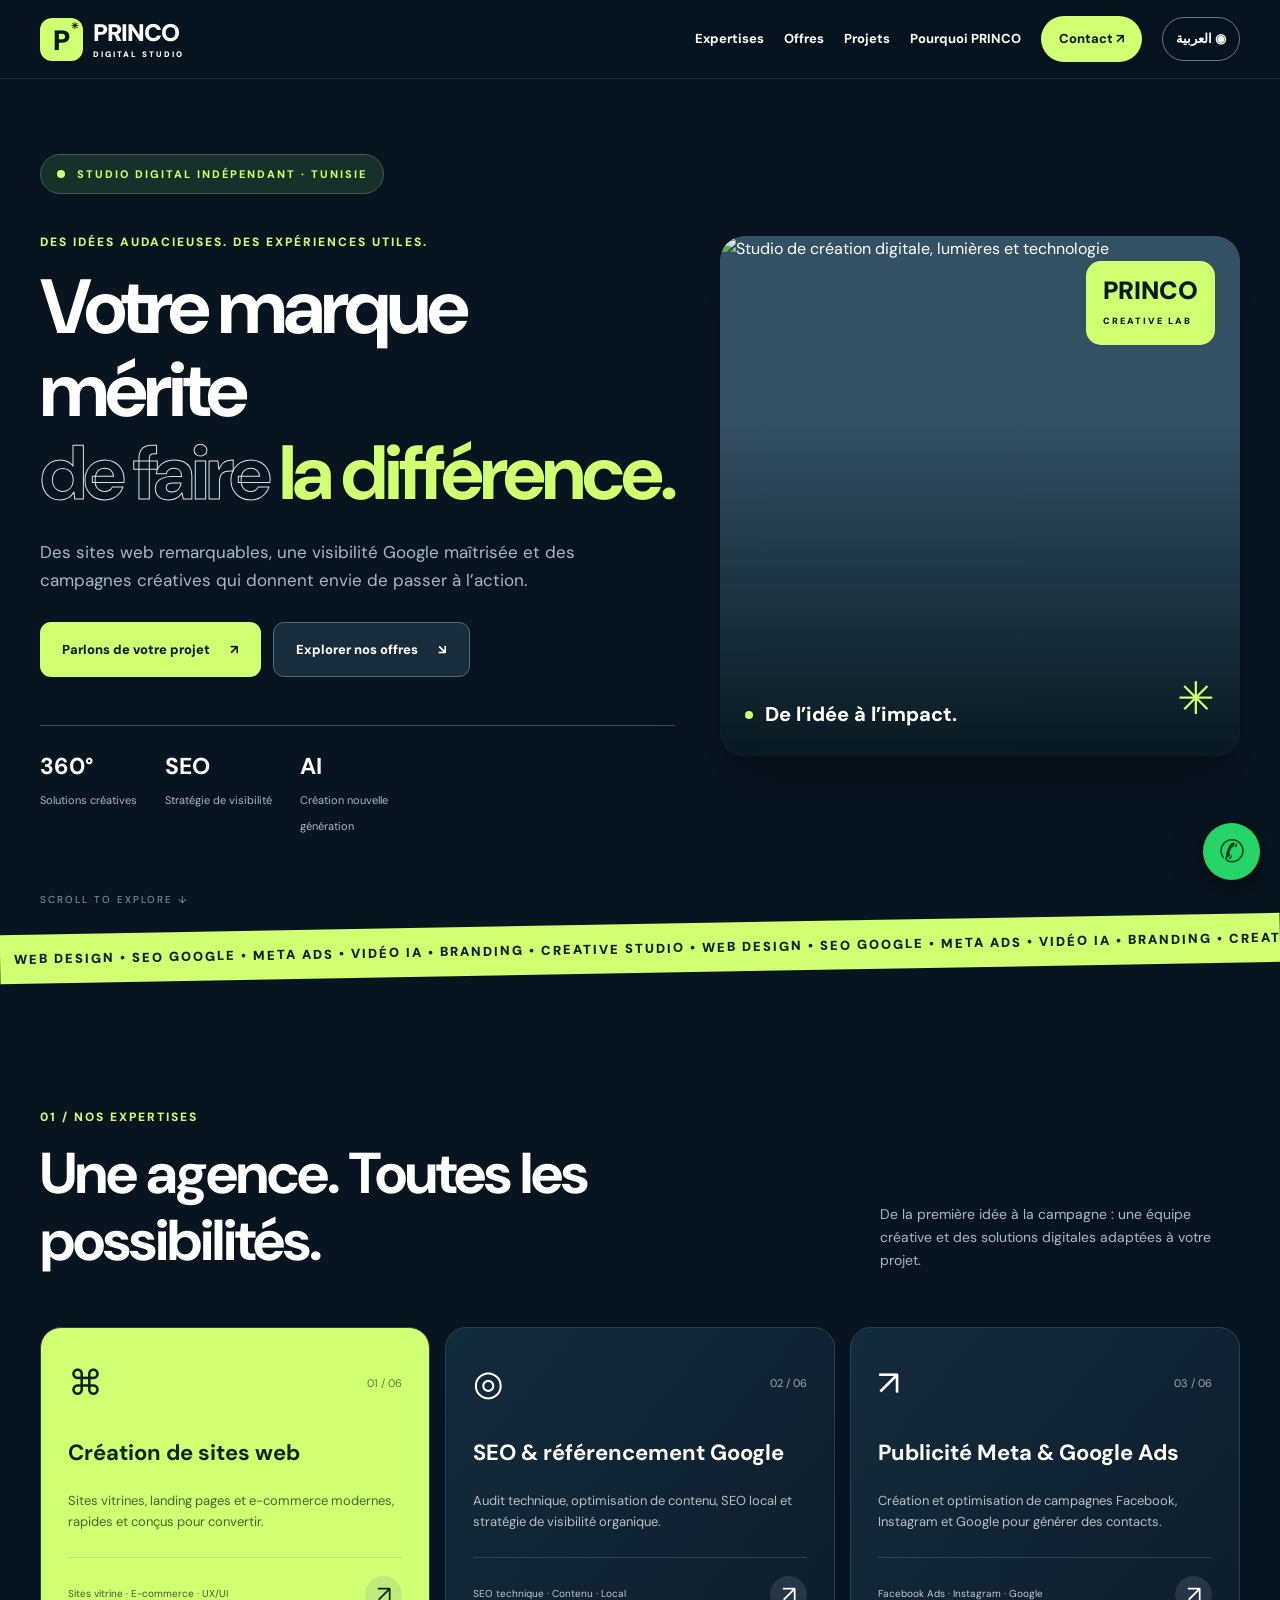
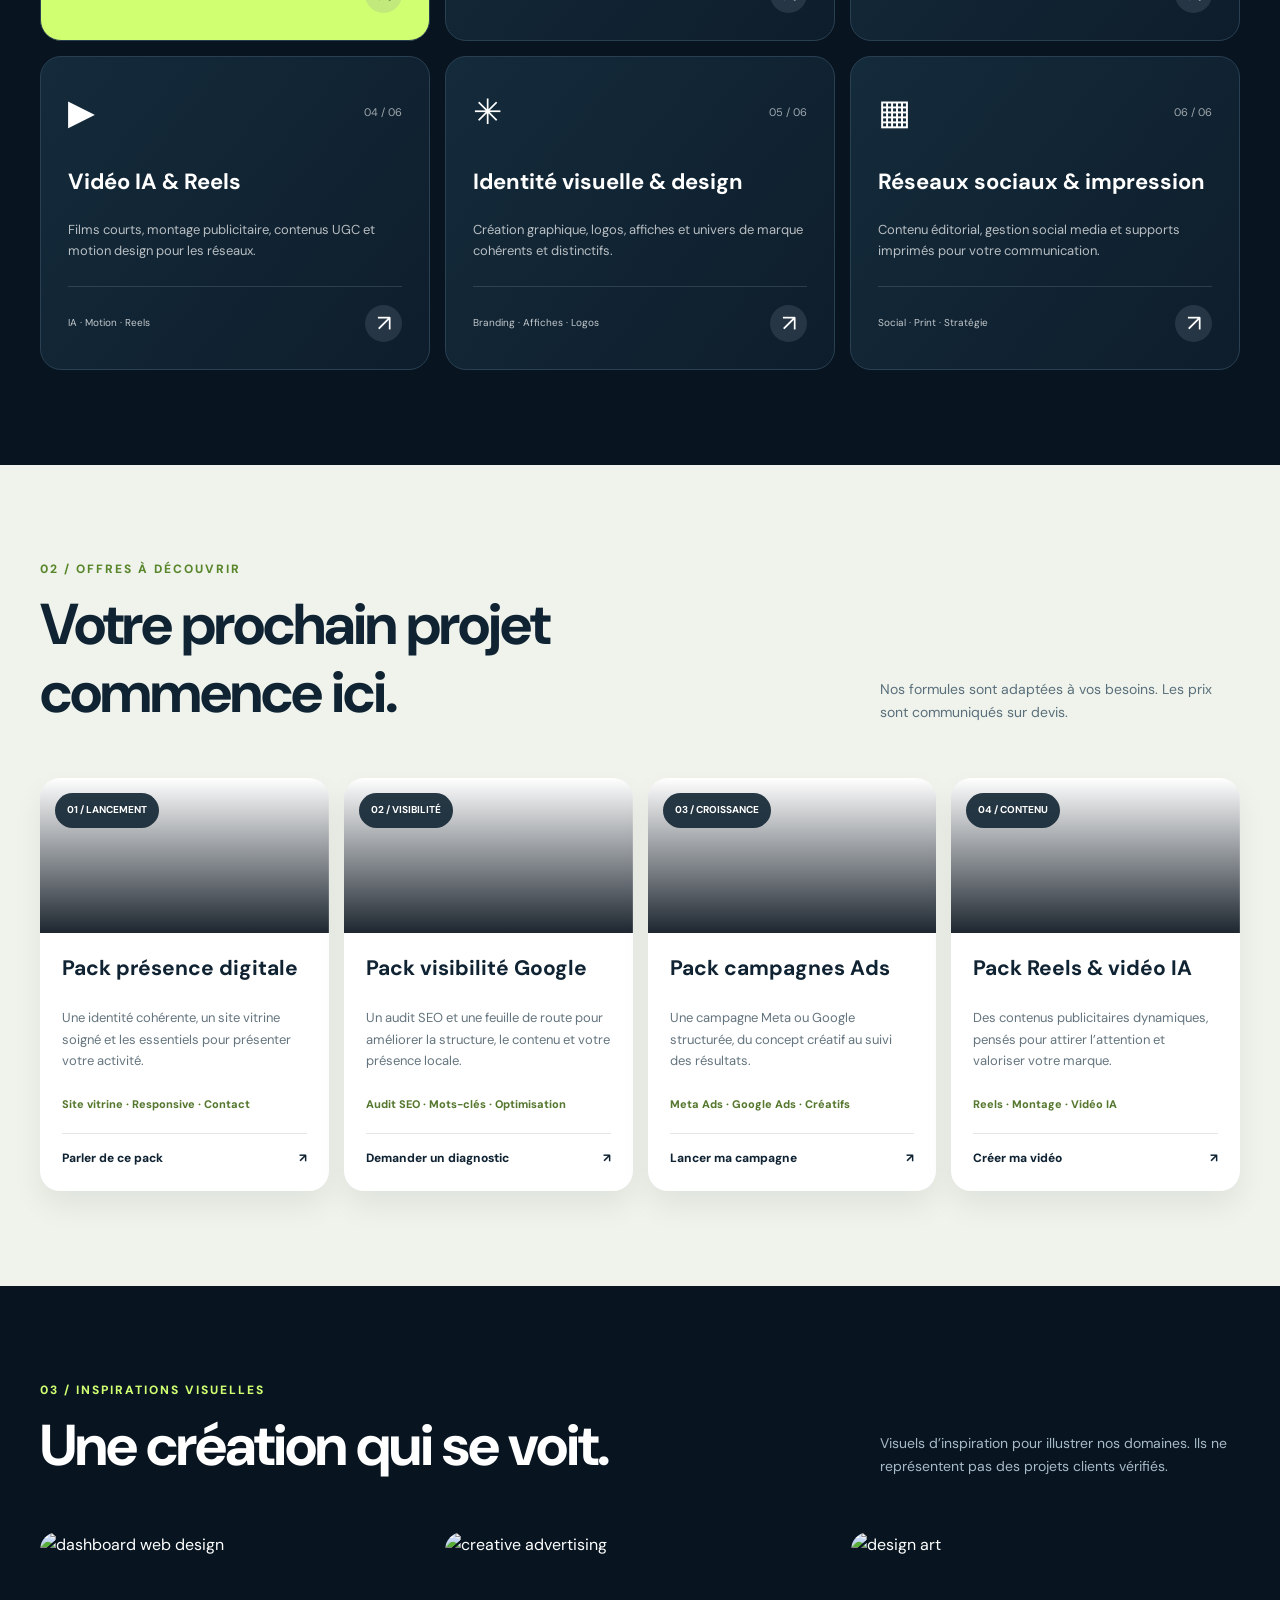
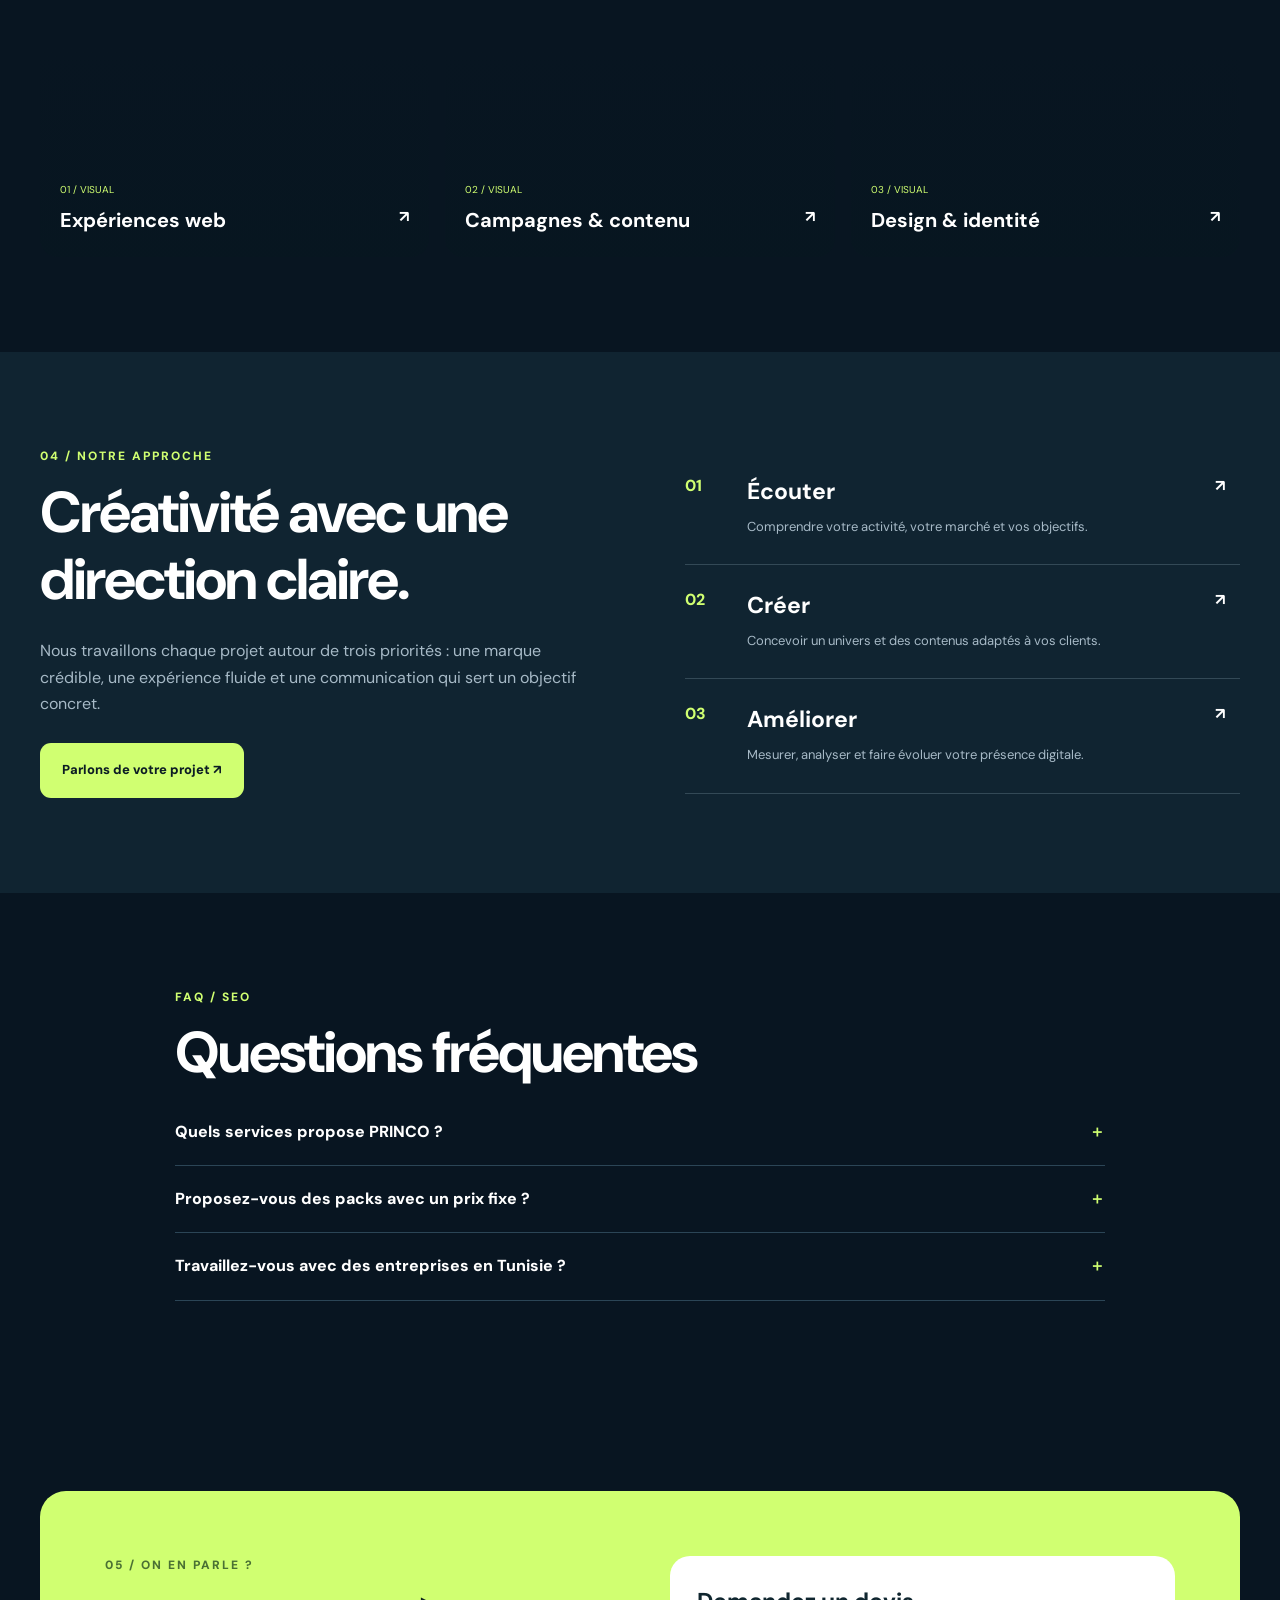
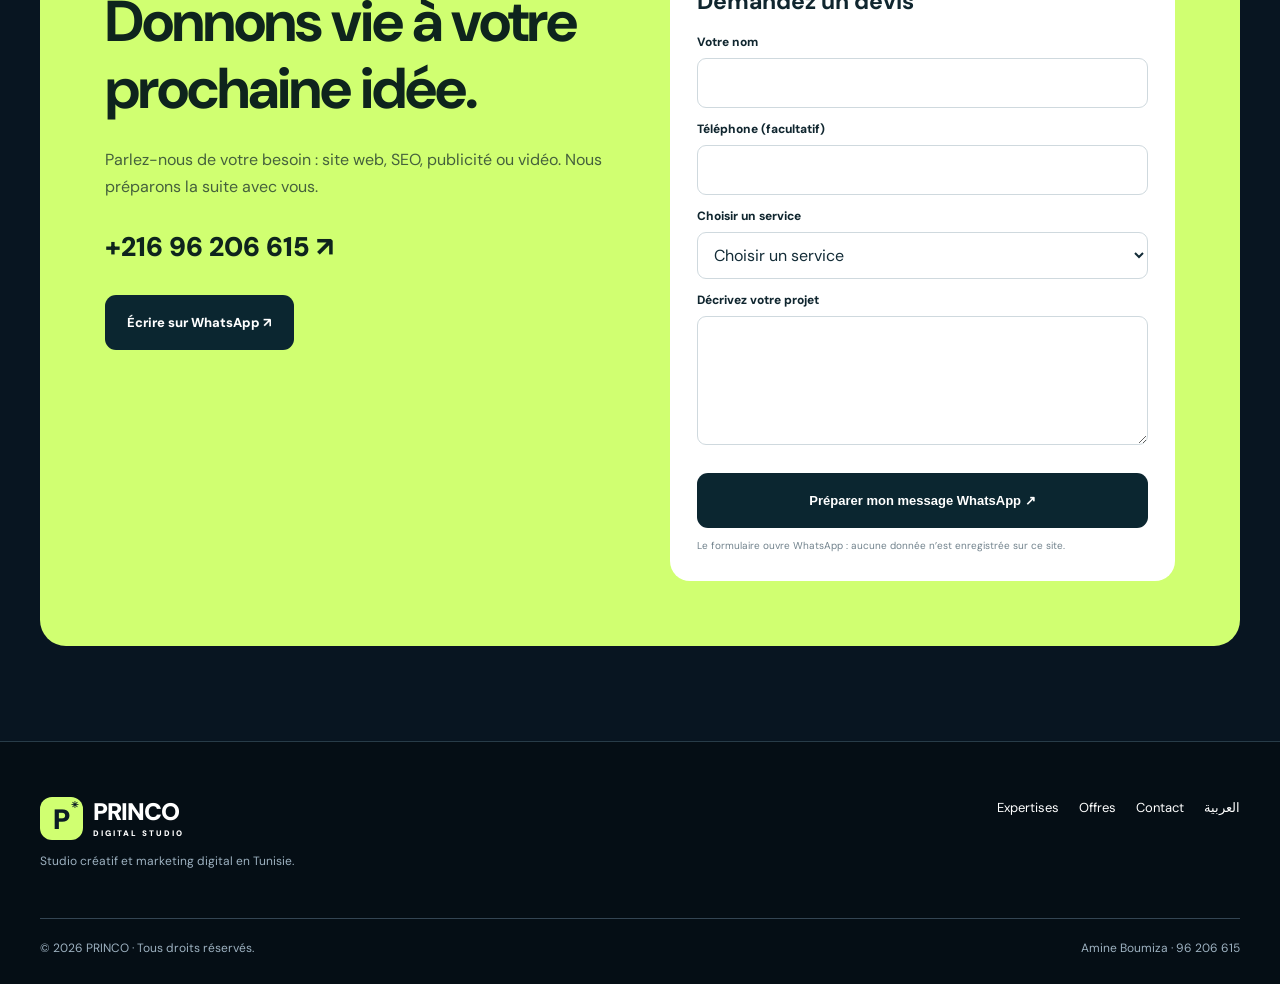
==== commit 955ddf2b: "Add files via upload" ====
--- a/index.html
+++ b/index.html
@@ -1,367 +1 @@
-
-
-<!DOCTYPE html>
-<html lang="fr">
-<head>
-  <meta charset="UTF-8">
-  <meta name="viewport" content="width=device-width, initial-scale=1">
-
-  <title>PRINCO | Agence Digitale, SEO, Vidéo IA & Création Web</title>
-  <meta name="description" content="PRINCO, agence digitale en Tunisie : création de sites web, référencement SEO Google, vidéos IA, montage vidéo, publicité Facebook, Instagram et Google Ads, design graphique et impression.">
-  <meta name="robots" content="index, follow, max-image-preview:large">
-  <meta name="author" content="Amine Boumiza">
-  <meta name="theme-color" content="#090711">
-  <link rel="canonical" href="https://princo.tn/">
-
-  <meta property="og:type" content="website">
-  <meta property="og:title" content="PRINCO — Créativité digitale sans limites">
-  <meta property="og:description" content="Sites web, SEO, vidéo IA, publicité et design graphique en Tunisie.">
-  <meta property="og:url" content="https://princo.tn/">
-  <meta property="og:image" content="https://images.unsplash.com/photo-1550745165-9bc0b252726f?auto=format&fit=crop&w=1200&q=85">
-
-  <link rel="preconnect" href="https://fonts.googleapis.com">
-  <link rel="preconnect" href="https://fonts.gstatic.com" crossorigin>
-  <link href="https://fonts.googleapis.com/css2?family=DM+Sans:wght@400;500;600;700&family=Space+Grotesk:wght@400;500;600;700&display=swap" rel="stylesheet">
-  <link rel="stylesheet" href="style.css">
-
-  <script type="application/ld+json">
-  {
-    "@context": "https://schema.org",
-    "@type": "ProfessionalService",
-    "name": "PRINCO",
-    "description": "Agence digitale proposant création web, SEO, vidéo, publicité et design graphique.",
-    "telephone": "+21696206615",
-    "areaServed": {
-      "@type": "Country",
-      "name": "Tunisia"
-    },
-    "founder": {
-      "@type": "Person",
-      "name": "Amine Boumiza"
-    },
-    "knowsAbout": [
-      "Référencement SEO",
-      "Création de sites web",
-      "Montage vidéo",
-      "Intelligence artificielle",
-      "Publicité digitale",
-      "Design graphique"
-    ]
-  }
-  </script>
-</head>
-
-<body>
-  <header class="header" id="top">
-    <a class="brand" href="#top" aria-label="PRINCO accueil">
-      <span class="brand-symbol">P<span>.</span></span>
-      <span class="brand-name">PRINCO<small>DIGITAL STUDIO</small></span>
-    </a>
-
-    <button class="menu-toggle" id="menuToggle" aria-label="Ouvrir le menu" aria-expanded="false">☰</button>
-
-    <nav class="nav" id="mainNav">
-      <a href="#top">Accueil</a>
-      <a href="#services">Services</a>
-      <a href="#portfolio">Projets</a>
-      <a href="#avant-apres">Avant / Après</a>
-      <a href="#about">Agence</a>
-      <a href="#contact" class="nav-cta">Parlons projet ↗</a>
-    </nav>
-  </header>
-
-  <main>
-    <section class="hero section-wrap">
-      <div class="hero-bg-orb orb-one"></div>
-      <div class="hero-bg-orb orb-two"></div>
-
-      <div class="hero-copy reveal">
-        <div class="eyebrow"><span class="pulse"></span> AGENCE CRÉATIVE & DIGITALE · TUNISIE</div>
-
-        <h1>On transforme vos idées en <span class="gradient-text">impact digital.</span></h1>
-
-        <p class="hero-description">
-          Sites web, référencement Google, vidéos IA, publicité et design.
-          PRINCO donne à votre marque les outils pour se démarquer et attirer de nouveaux clients.
-        </p>
-
-        <div class="hero-actions">
-          <a class="btn btn-primary" href="#contact">Démarrer un projet <span>↗</span></a>
-          <a class="btn btn-ghost" href="#portfolio"><span class="play-icon">▶</span> Découvrir nos projets</a>
-        </div>
-
-        <div class="hero-mini-stats">
-          <div><strong>360°</strong><span>Solutions digitales</span></div>
-          <div><strong>SEO</strong><span>Visibilité Google</span></div>
-          <div><strong>IA</strong><span>Créativité nouvelle génération</span></div>
-        </div>
-      </div>
-
-      <div class="hero-visual reveal">
-        <div class="visual-frame">
-          <img
-            src="https://images.unsplash.com/photo-1535223289827-42f1e9919769?auto=format&fit=crop&w=1100&q=85"
-            alt="Création numérique et technologies créatives"
-            fetchpriority="high">
-          <div class="visual-overlay"></div>
-          <div class="visual-caption">
-            <span class="live-dot"></span>
-            <div><strong>Ideas into reality.</strong><small>Créativité · Stratégie · Résultats</small></div>
-          </div>
-          <div class="floating-chip chip-top">✳ Creative studio</div>
-          <div class="floating-chip chip-bottom">↗ Digital growth</div>
-        </div>
-        <div class="orbit orbit-a"></div>
-        <div class="orbit orbit-b"></div>
-      </div>
-
-      <div class="hero-bottom-line"><span>CRÉER</span><i></i><span>INNOVER</span><i></i><span>PERFORMER</span></div>
-    </section>
-
-    <section class="marquee" aria-label="Nos expertises">
-      <div class="marquee-track">
-        <span>WEB DESIGN ✳</span><span>SEO GOOGLE ✳</span><span>VIDÉO IA ✳</span>
-        <span>GOOGLE ADS ✳</span><span>BRANDING ✳</span><span>SOCIAL MEDIA ✳</span>
-        <span>WEB DESIGN ✳</span><span>SEO GOOGLE ✳</span><span>VIDÉO IA ✳</span>
-        <span>GOOGLE ADS ✳</span><span>BRANDING ✳</span><span>SOCIAL MEDIA ✳</span>
-      </div>
-    </section>
-
-    <section class="section section-wrap" id="services">
-      <div class="section-heading reveal">
-        <div>
-          <div class="eyebrow">CE QUE NOUS FAISONS</div>
-          <h2>Tout ce qu'il faut.<br><span class="gradient-text">Au même endroit.</span></h2>
-        </div>
-        <p>Une approche complète pour construire votre présence en ligne, renforcer votre image et développer votre activité.</p>
-      </div>
-
-      <div class="search-panel reveal">
-        <span class="search-symbol">⌕</span>
-        <input id="siteSearch" type="search" placeholder="Rechercher un service, un projet..." aria-label="Rechercher dans le site">
-        <span class="search-shortcut">RECHERCHE</span>
-      </div>
-      <p class="search-feedback" id="searchFeedback" aria-live="polite"></p>
-
-      <div class="service-grid" id="serviceGrid">
-        <article class="service-card featured" data-search="création site web développement web vitrine ecommerce boutique en ligne ux ui">
-          <div class="service-card-top"><span class="service-icon">⌘</span><span class="service-index">01 / WEB</span></div>
-          <h3>Création de sites web</h3>
-          <p>Des sites modernes, rapides, responsive et conçus pour transformer les visiteurs en clients.</p>
-          <div class="service-tags"><span>Site vitrine</span><span>E-commerce</span><span>Landing page</span></div>
-          <a href="#contact" class="card-link" aria-label="Demander un site web">↗</a>
-        </article>
-
-        <article class="service-card" data-search="seo référencement naturel google position visibilité mots clés search console">
-          <div class="service-card-top"><span class="service-icon">⌕</span><span class="service-index">02 / SEO</span></div>
-          <h3>SEO & visibilité Google</h3>
-          <p>Optimisation technique, contenu ciblé et stratégie de référencement pour améliorer votre visibilité.</p>
-          <div class="service-tags"><span>SEO technique</span><span>Contenu</span><span>Local SEO</span></div>
-          <a href="#contact" class="card-link" aria-label="Demander un service SEO">↗</a>
-        </article>
-
-        <article class="service-card" data-search="video ia montage video reels tiktok publicité animation motion design">
-          <div class="service-card-top"><span class="service-icon">▶</span><span class="service-index">03 / VIDEO</span></div>
-          <h3>Vidéo & intelligence artificielle</h3>
-          <p>Des vidéos publicitaires, Reels, montages et contenus créatifs adaptés à votre audience.</p>
-          <div class="service-tags"><span>Vidéo IA</span><span>Reels</span><span>Montage</span></div>
-          <a href="#contact" class="card-link" aria-label="Demander une vidéo">↗</a>
-        </article>
-
-        <article class="service-card" data-search="facebook ads instagram ads google ads sponsoring publicité digitale campagnes">
-          <div class="service-card-top"><span class="service-icon">↗</span><span class="service-index">04 / ADS</span></div>
-          <h3>Publicité digitale</h3>
-          <p>Campagnes Facebook, Instagram et Google Ads avec suivi des performances et optimisation.</p>
-          <div class="service-tags"><span>Meta Ads</span><span>Google Ads</span><span>Conversion</span></div>
-          <a href="#contact" class="card-link" aria-label="Demander une campagne publicitaire">↗</a>
-        </article>
-
-        <article class="service-card" data-search="design graphique affiche poster flyer identité visuelle branding logo">
-          <div class="service-card-top"><span class="service-icon">✳</span><span class="service-index">05 / DESIGN</span></div>
-          <h3>Design graphique & branding</h3>
-          <p>Affiches, identité visuelle, logos et visuels qui donnent du caractère à votre marque.</p>
-          <div class="service-tags"><span>Affiches</span><span>Branding</span><span>Social media</span></div>
-          <a href="#contact" class="card-link" aria-label="Demander un design">↗</a>
-        </article>
-
-        <article class="service-card" data-search="impression print aluminium signalétique supports imprimés enseigne">
-          <div class="service-card-top"><span class="service-icon">▧</span><span class="service-index">06 / PRINT</span></div>
-          <h3>Impression & supports</h3>
-          <p>Des supports visuels cohérents avec votre identité, du digital aux supports imprimés.</p>
-          <div class="service-tags"><span>Print</span><span>Affichage</span><span>Supports pro</span></div>
-          <a href="#contact" class="card-link" aria-label="Demander un service d'impression">↗</a>
-        </article>
-
-        <article class="service-card" data-search="community management réseaux sociaux instagram facebook contenu stratégie">
-          <div class="service-card-top"><span class="service-icon">◎</span><span class="service-index">07 / SOCIAL</span></div>
-          <h3>Réseaux sociaux</h3>
-          <p>Calendrier éditorial, création de contenu et stratégie pour développer votre communauté.</p>
-          <div class="service-tags"><span>Instagram</span><span>Facebook</span><span>Contenu</span></div>
-          <a href="#contact" class="card-link" aria-label="Demander la gestion des réseaux sociaux">↗</a>
-        </article>
-
-        <article class="service-card" data-search="conseil stratégie digitale audit site marketing analyse performance">
-          <div class="service-card-top"><span class="service-icon">⌁</span><span class="service-index">08 / STRATÉGIE</span></div>
-          <h3>Stratégie & audit digital</h3>
-          <p>Analyse de votre présence en ligne et recommandations adaptées à vos objectifs.</p>
-          <div class="service-tags"><span>Audit</span><span>Stratégie</span><span>Performance</span></div>
-          <a href="#contact" class="card-link" aria-label="Demander un audit digital">↗</a>
-        </article>
-      </div>
-      <div class="empty-state" id="emptyState" hidden>Aucun résultat. Essaie un autre mot-clé.</div>
-    </section>
-
-    <section class="portfolio-section section-wrap" id="portfolio">
-      <div class="section-heading reveal">
-        <div><div class="eyebrow">SÉLECTION CRÉATIVE</div><h2>Le digital, <span class="gradient-text">en action.</span></h2></div>
-        <p>Une galerie visuelle pour présenter les sites, vidéos, campagnes et créations de PRINCO.</p>
-      </div>
-
-      <div class="portfolio-grid">
-        <a href="#contact" class="project project-large reveal" data-search="site web design technologie digital">
-          <img src="https://images.unsplash.com/photo-1460925895917-afdab827c52f?auto=format&fit=crop&w=1000&q=85" loading="lazy" alt="Exemple visuel de projet web et tableau de bord">
-          <div class="project-overlay"><span>WEB DESIGN / CONCEPT</span><h3>Une présence digitale plus forte.</h3><b>↗</b></div>
-        </a>
-        <a href="#contact" class="project reveal" data-search="vidéo production audiovisuelle montage">
-          <img src="https://images.unsplash.com/photo-1492619375914-88005aa9e8fb?auto=format&fit=crop&w=800&q=85" loading="lazy" alt="Matériel de production vidéo">
-          <div class="project-overlay"><span>VIDÉO / CRÉATION</span><h3>Des histoires qui captent.</h3><b>↗</b></div>
-        </a>
-        <a href="#contact" class="project reveal" data-search="branding graphisme affiche créative">
-          <img src="https://images.unsplash.com/photo-1541701494587-cb58502866ab?auto=format&fit=crop&w=800&q=85" loading="lazy" alt="Composition artistique et design graphique">
-          <div class="project-overlay"><span>GRAPHISME / CONCEPT</span><h3>Un univers qui se distingue.</h3><b>↗</b></div>
-        </a>
-      </div>
-      <p class="disclaimer">Images d'illustration. Remplace ces exemples par les réalisations réelles de PRINCO avant de publier le site.</p>
-    </section>
-
-    <section class="comparison-section section-wrap" id="avant-apres">
-      <div class="section-heading reveal">
-        <div><div class="eyebrow">LA TRANSFORMATION</div><h2>Avant / Après.<br><span class="gradient-text">La différence se voit.</span></h2></div>
-        <p>Présente ici les transformations réelles de sites web, d'affiches ou d'identités visuelles.</p>
-      </div>
-
-      <div class="comparison-grid">
-        <article class="comparison-card reveal">
-          <div class="comparison-images">
-            <div class="comparison-before">
-              <span>AVANT · EXEMPLE</span>
-              <div class="mock-site old-site"><div class="mock-top"></div><div class="mock-hero"></div><div class="mock-lines"></div><div class="mock-lines short"></div></div>
-            </div>
-            <div class="comparison-after">
-              <span>APRÈS · CONCEPT</span>
-              <div class="mock-site new-site"><div class="mock-top"></div><div class="mock-hero"></div><div class="mock-lines"></div><div class="mock-lines short"></div></div>
-            </div>
-          </div>
-          <div class="comparison-caption"><h3>Refonte de site web</h3><p>Une présentation plus claire, une expérience responsive et des appels à l'action visibles.</p></div>
-        </article>
-
-        <article class="comparison-card reveal">
-          <div class="comparison-images poster-comparison">
-            <div class="poster-before"><span>AVANT · EXEMPLE</span><div class="poster old-poster"><b>YOUR<br>BRAND</b><small>COMMUNICATION</small></div></div>
-            <div class="poster-after"><span>APRÈS · CONCEPT</span><div class="poster new-poster"><b>MAKE<br>IT <i>ICONIC.</i></b><small>DESIGN · STRATÉGIE · IMPACT</small></div></div>
-          </div>
-          <div class="comparison-caption"><h3>Refonte d'affiche publicitaire</h3><p>Hiérarchie visuelle, contraste et message plus lisible pour attirer l'attention.</p></div>
-        </article>
-      </div>
-      <p class="disclaimer">Les comparaisons ci-dessus sont des maquettes de démonstration, pas des résultats clients réels.</p>
-    </section>
-
-    <section class="video-section section-wrap" id="videos">
-      <div class="section-heading reveal">
-        <div><div class="eyebrow">CONTENU EN MOUVEMENT</div><h2>Des vidéos qui <span class="gradient-text">marquent.</span></h2></div>
-        <p>Vidéos IA, publicité, montage court et formats sociaux pensés pour capter l'attention.</p>
-      </div>
-      <div class="video-grid">
-        <a class="video-card reveal" href="#contact"><img src="https://images.unsplash.com/photo-1536240478700-b869070f9279?auto=format&fit=crop&w=800&q=85" loading="lazy" alt="Studio de production vidéo"><span class="video-play">▶</span><span class="video-label">MONTAGE & PRODUCTION</span></a>
-        <a class="video-card reveal" href="#contact"><img src="https://images.unsplash.com/photo-1611162616305-c69b3fa7fbe0?auto=format&fit=crop&w=800&q=85" loading="lazy" alt="Création de contenu pour réseaux sociaux"><span class="video-play">▶</span><span class="video-label">REELS & SOCIAL MEDIA</span></a>
-        <a class="video-card reveal" href="#contact"><img src="https://images.unsplash.com/photo-1620712943543-bcc4688e7485?auto=format&fit=crop&w=800&q=85" loading="lazy" alt="Illustration de création numérique et IA"><span class="video-play">▶</span><span class="video-label">CRÉATION IA</span></a>
-      </div>
-      <p class="disclaimer">Ajoute les liens de tes vraies vidéos ou intègre tes vidéos hébergées sur YouTube/Vimeo pour rendre cette galerie lisible et consultable.</p>
-    </section>
-
-    <section class="clients-section section-wrap" id="clients">
-      <div class="eyebrow">DES SECTEURS VARIÉS</div>
-      <h2>Des marques, des ambitions,<br><span class="gradient-text">des projets uniques.</span></h2>
-      <p class="clients-intro">Une sélection de noms à utiliser pour présenter tes références, après validation de leur accord.</p>
-      <div class="client-grid">
-        <div class="client-tile"><span>SP</span><strong>Sportifano</strong><small>Sport & commerce</small></div>
-        <div class="client-tile"><span>MI</span><strong>Maker IT</strong><small>Technologie</small></div>
-        <div class="client-tile"><span>HF</span><strong>Halouma Fashion</strong><small>Mode & lifestyle</small></div>
-        <div class="client-tile"><span>DC</span><strong>Déco</strong><small>Décoration</small></div>
-        <div class="client-tile"><span>PA</span><strong>Print Aluminium</strong><small>Impression & aluminium</small></div>
-        <div class="client-tile"><span>SN</span><strong>Sousse Al Nahar</strong><small>Entreprise & services</small></div>
-      </div>
-      <p class="disclaimer">N'affiche ces noms comme références clients que si les relations commerciales sont réelles et que tu es autorisé à les mentionner.</p>
-    </section>
-
-    <section class="about-section section-wrap" id="about">
-      <div class="about-visual reveal"><img src="https://images.unsplash.com/photo-1522542550221-31fd19575a2d?auto=format&fit=crop&w=1000&q=85" loading="lazy" alt="Espace de travail et création digitale"><div class="about-stamp">PRINCO<br><span>CREATIVE STUDIO</span></div></div>
-      <div class="about-copy reveal">
-        <div class="eyebrow">QUI SOMMES-NOUS ?</div>
-        <h2>La créativité rencontre <span class="gradient-text">la stratégie.</span></h2>
-        <p>PRINCO accompagne les marques et les entreprises dans leur développement digital : de la première idée à la mise en ligne, de la création de contenu à la visibilité sur Google.</p>
-        <p>Notre objectif : des solutions cohérentes, une image professionnelle et une présence numérique construite autour de tes besoins.</p>
-        <a class="btn btn-primary" href="#contact">Discutons de ton projet ↗</a>
-      </div>
-    </section>
-
-    <section class="contact-section section-wrap" id="contact">
-      <div class="contact-glow"></div>
-      <div class="contact-copy reveal">
-        <div class="eyebrow">ON PASSE À L'ACTION ?</div>
-        <h2>Ton prochain projet<br>commence <span class="gradient-text">ici.</span></h2>
-        <p>Décris ton besoin et contacte PRINCO pour discuter des solutions adaptées à ton activité.</p>
-        <a class="contact-phone" href="tel:+21696206615">+216 96 206 615 <span>↗</span></a>
-        <a class="btn btn-primary" id="whatsappButton" href="https://wa.me/21696206615" target="_blank" rel="noopener noreferrer">Contacter sur WhatsApp ↗</a>
-      </div>
-
-      <form class="contact-form reveal" id="contactForm">
-        <label for="clientName">Ton nom</label>
-        <input id="clientName" name="name" placeholder="Comment tu t'appelles ?" required>
-
-        <label for="clientPhone">Téléphone</label>
-        <input id="clientPhone" name="phone" type="tel" placeholder="Ton numéro de téléphone">
-
-        <label for="clientService">Service recherché</label>
-        <select id="clientService" name="service" required>
-          <option value="">Choisir un service</option>
-          <option>Création de site web</option>
-          <option>SEO & référencement Google</option>
-          <option>Vidéo IA & montage</option>
-          <option>Facebook / Instagram / Google Ads</option>
-          <option>Design graphique & affiches</option>
-          <option>Impression</option>
-          <option>Réseaux sociaux</option>
-          <option>Autre projet</option>
-        </select>
-
-        <label for="clientMessage">Parle-nous de ton projet</label>
-        <textarea id="clientMessage" name="message" rows="4" placeholder="Quel est ton objectif ?" required></textarea>
-
-        <button class="btn btn-primary submit-button" type="submit">Envoyer via WhatsApp ↗</button>
-        <small>Le formulaire prépare un message WhatsApp. Il ne stocke pas tes données sur un serveur.</small>
-      </form>
-    </section>
-  </main>
-
-  <footer class="footer">
-    <div class="footer-main">
-      <a class="brand" href="#top">
-        <span class="brand-symbol">P<span>.</span></span>
-        <span class="brand-name">PRINCO<small>DIGITAL STUDIO</small></span>
-      </a>
-      <p>Créativité, technologie et stratégie pour faire avancer les marques.</p>
-      <a href="tel:+21696206615">☎ +216 96 206 615</a>
-      <a href="https://wa.me/21696206615" target="_blank" rel="noopener noreferrer">WhatsApp ↗</a>
-    </div>
-    <div class="creator-credit">
-      <span>© <span id="currentYear"></span> PRINCO. Tous droits réservés.</span>
-      <span>Site web créé par <strong>Amine Boumiza</strong> · <a href="tel:+21696206615">96 206 615</a></span>
-    </div>
-  </footer>
-
-  <a class="floating-whatsapp" href="https://wa.me/21696206615" target="_blank" rel="noopener noreferrer" aria-label="Contacter PRINCO sur WhatsApp">✆</a>
-
-  <script src="script.js" defer></script>
-</body>
-</html>+<!doctype html><html lang="fr" dir="ltr"><head><meta charset="UTF-8"><meta name="viewport" content="width=device-width, initial-scale=1"><meta name="theme-color" content="#081522"><title>PRINCO | Agence marketing digital en Tunisie — SEO, Sites Web, Publicité &amp; Vidéo IA</title><meta name="description" content="PRINCO, agence marketing digital en Tunisie : création de sites web professionnels, référencement SEO Google, Meta Ads, Google Ads, vidéos IA, branding et gestion des réseaux sociaux. Demandez votre devis."><meta name="robots" content="index,follow,max-image-preview:large"><link rel="canonical" href="https://www.princo.site/"><link rel="alternate" hreflang="fr-TN" href="https://www.princo.site/"><link rel="alternate" hreflang="ar-TN" href="https://www.princo.site/ar/"><link rel="alternate" hreflang="x-default" href="https://www.princo.site/"><meta property="og:type" content="website"><meta property="og:title" content="PRINCO | Agence marketing digital en Tunisie — SEO, Sites Web, Publicité &amp; Vidéo IA"><meta property="og:description" content="PRINCO, agence marketing digital en Tunisie : création de sites web professionnels, référencement SEO Google, Meta Ads, Google Ads, vidéos IA, branding et gestion des réseaux sociaux. Demandez votre devis."><meta property="og:url" content="https://www.princo.site/"><meta property="og:image" content="https://images.unsplash.com/photo-1535223289827-42f1e9919769?auto=format&amp;fit=crop&amp;w=1200&amp;q=80"><meta name="twitter:card" content="summary_large_image"><link rel="preconnect" href="https://images.unsplash.com"><link rel="preconnect" href="https://fonts.googleapis.com"><link rel="preconnect" href="https://fonts.gstatic.com" crossorigin><link href="https://fonts.googleapis.com/css2?family=DM+Sans:wght@400;500;600;700;800&amp;family=Manrope:wght@400;600;700;800&amp;family=Tajawal:wght@400;500;600;700;800&amp;display=swap" rel="stylesheet"><link rel="stylesheet" href="style.css"><script type="application/ld+json">{"@context": "https://schema.org", "@type": "ProfessionalService", "name": "PRINCO Digital Studio", "url": "https://www.princo.site/", "telephone": "+21696206615", "areaServed": {"@type": "Country", "name": "Tunisia"}, "description": "PRINCO, agence marketing digital en Tunisie : création de sites web professionnels, référencement SEO Google, Meta Ads, Google Ads, vidéos IA, branding et gestion des réseaux sociaux. Demandez votre devis.", "availableLanguage": ["French", "Arabic"], "hasOfferCatalog": {"@type": "OfferCatalog", "name": "Services digitaux / خدمات رقمية", "itemListElement": [{"@type": "OfferCatalog", "name": "Création de sites web"}, {"@type": "OfferCatalog", "name": "SEO & référencement Google"}, {"@type": "OfferCatalog", "name": "Publicité Meta & Google Ads"}, {"@type": "OfferCatalog", "name": "Vidéo IA & Reels"}, {"@type": "OfferCatalog", "name": "Identité visuelle & design"}, {"@type": "OfferCatalog", "name": "Réseaux sociaux & impression"}]}}</script><script type="application/ld+json">{"@context": "https://schema.org", "@type": "FAQPage", "mainEntity": [{"@type": "Question", "name": "Quels services propose PRINCO ?", "acceptedAnswer": {"@type": "Answer", "text": "Nous proposons la création de sites web, le référencement SEO, les campagnes Meta et Google Ads, les vidéos IA, le design graphique et la communication sur les réseaux sociaux."}}, {"@type": "Question", "name": "Proposez-vous des packs avec un prix fixe ?", "acceptedAnswer": {"@type": "Answer", "text": "Les prestations sont personnalisées. Contactez-nous pour un devis adapté à votre projet, vos objectifs et votre budget."}}, {"@type": "Question", "name": "Travaillez-vous avec des entreprises en Tunisie ?", "acceptedAnswer": {"@type": "Answer", "text": "Oui, PRINCO s’adresse aux entreprises et aux marques qui souhaitent développer leur présence digitale en Tunisie."}}]}</script></head><body><header class="header" id="top"><div class="container header-inner"><a class="brand" href="#top" aria-label="PRINCO"><span class="brand-mark">P<span>✳</span></span><span class="brand-letter">PRINCO<small>DIGITAL STUDIO</small></span></a><button id="menuToggle" class="menu-toggle" aria-label="Menu" aria-expanded="false" aria-controls="mainNav">☰</button><nav class="nav" id="mainNav"><a href="#services" class="">Expertises</a><a href="#offres" class="">Offres</a><a href="#portfolio" class="">Projets</a><a href="#approche" class="">Pourquoi PRINCO</a><a href="#contact" class="nav-last">Contact ↗</a><a class="lang-toggle" href="/ar/" lang="ar" hreflang="ar-TN">العربية ◉</a></nav></div></header><main><section class="hero container"><div class="hero-main reveal"><div class="eyebrow"><i class="signal"></i> STUDIO DIGITAL INDÉPENDANT · TUNISIE</div><div class="hero-mini-label">DES IDÉES AUDACIEUSES. DES EXPÉRIENCES UTILES.</div><h1>Votre marque mérite<br><span class="outline-word">de faire</span> <em>la différence.</em></h1><p class="hero-desc">Des sites web remarquables, une visibilité Google maîtrisée et des campagnes créatives qui donnent envie de passer à l’action.</p><div class="hero-btns"><a class="btn btn-accent" href="#contact">Parlons de votre projet <span>↗</span></a><a class="btn btn-outline" href="#offres">Explorer nos offres <span>↘</span></a></div><div class="micro-stats"><div><strong>360°</strong><span>Solutions créatives</span></div><div><strong>SEO</strong><span>Stratégie de visibilité</span></div><div><strong>AI</strong><span>Création nouvelle génération</span></div></div></div><div class="hero-art reveal"><img src="https://images.unsplash.com/photo-1535223289827-42f1e9919769?auto=format&amp;fit=crop&amp;w=1000&amp;q=75" alt="Studio de création digitale, lumières et technologie" width="750" height="900" fetchpriority="high"><div class="hero-art-shade"></div><div class="art-sticker">PRINCO<br><small>CREATIVE LAB</small></div><div class="art-caption"><span class="dot"></span>De l’idée à l’impact.</div><div class="corner-glyph">✳</div></div><div class="hero-scroll">SCROLL TO EXPLORE <span>↓</span></div></section><div class="ticker" aria-label="STRATÉGIE  •  DESIGN  •  PERFORMANCE"><div class="ticker-inner">WEB DESIGN • SEO GOOGLE • META ADS • VIDÉO IA • BRANDING • CREATIVE STUDIO • WEB DESIGN • SEO GOOGLE • META ADS • VIDÉO IA • BRANDING • CREATIVE STUDIO • WEB DESIGN • SEO GOOGLE • META ADS • VIDÉO IA • BRANDING • CREATIVE STUDIO •</div></div><section class="section container" id="services"><div class="section-head reveal"><div><div class="section-kicker">01 / NOS EXPERTISES</div><h2>Une agence. Toutes les possibilités.</h2></div><p>De la première idée à la campagne : une équipe créative et des solutions digitales adaptées à votre projet.</p></div><div class="services-grid"><article class="service-card reveal"><div class="service-top"><span class="service-symbol">⌘</span><span class="service-count">01 / 06</span></div><h3>Création de sites web</h3><p>Sites vitrines, landing pages et e-commerce modernes, rapides et conçus pour convertir.</p><div class="service-foot"><span>Sites vitrine · E-commerce · UX/UI</span><a href="#contact" aria-label="Création de sites web">↗</a></div></article><article class="service-card reveal"><div class="service-top"><span class="service-symbol">◎</span><span class="service-count">02 / 06</span></div><h3>SEO & référencement Google</h3><p>Audit technique, optimisation de contenu, SEO local et stratégie de visibilité organique.</p><div class="service-foot"><span>SEO technique · Contenu · Local</span><a href="#contact" aria-label="SEO &amp; référencement Google">↗</a></div></article><article class="service-card reveal"><div class="service-top"><span class="service-symbol">↗</span><span class="service-count">03 / 06</span></div><h3>Publicité Meta & Google Ads</h3><p>Création et optimisation de campagnes Facebook, Instagram et Google pour générer des contacts.</p><div class="service-foot"><span>Facebook Ads · Instagram · Google</span><a href="#contact" aria-label="Publicité Meta &amp; Google Ads">↗</a></div></article><article class="service-card reveal"><div class="service-top"><span class="service-symbol">▶</span><span class="service-count">04 / 06</span></div><h3>Vidéo IA & Reels</h3><p>Films courts, montage publicitaire, contenus UGC et motion design pour les réseaux.</p><div class="service-foot"><span>IA · Motion · Reels</span><a href="#contact" aria-label="Vidéo IA &amp; Reels">↗</a></div></article><article class="service-card reveal"><div class="service-top"><span class="service-symbol">✳</span><span class="service-count">05 / 06</span></div><h3>Identité visuelle & design</h3><p>Création graphique, logos, affiches et univers de marque cohérents et distinctifs.</p><div class="service-foot"><span>Branding · Affiches · Logos</span><a href="#contact" aria-label="Identité visuelle &amp; design">↗</a></div></article><article class="service-card reveal"><div class="service-top"><span class="service-symbol">▦</span><span class="service-count">06 / 06</span></div><h3>Réseaux sociaux & impression</h3><p>Contenu éditorial, gestion social media et supports imprimés pour votre communication.</p><div class="service-foot"><span>Social · Print · Stratégie</span><a href="#contact" aria-label="Réseaux sociaux &amp; impression">↗</a></div></article></div></section><section class="section offers-block" id="offres"><div class="container"><div class="section-head reveal"><div><div class="section-kicker">02 / OFFRES À DÉCOUVRIR</div><h2>Votre prochain projet commence ici.</h2></div><p>Nos formules sont adaptées à vos besoins. Les prix sont communiqués sur devis.</p></div><div class="offers-grid"><article class="offer-card reveal"><div class="offer-image" style="background-image:linear-gradient(180deg,transparent,#07111be8),url(https://images.unsplash.com/photo-1460925895917-afdab827c52f?auto=format&amp;fit=crop&amp;w=750&amp;q=75)"><span class="offer-num">01 / LANCEMENT</span></div><div class="offer-body"><h3>Pack présence digitale</h3><p>Une identité cohérente, un site vitrine soigné et les essentiels pour présenter votre activité.</p><div class="offer-chip">Site vitrine · Responsive · Contact</div><a href="https://wa.me/21696206615?text=Bonjour%20PRINCO%2C%20je%20souhaite%20un%20devis%20pour%20%3A%20Pack%20pr%C3%A9sence%20digitale" target="_blank" rel="noopener noreferrer">Parler de ce pack <span>↗</span></a></div></article><article class="offer-card reveal"><div class="offer-image" style="background-image:linear-gradient(180deg,transparent,#07111be8),url(https://images.unsplash.com/photo-1551288049-bebda4e38f71?auto=format&amp;fit=crop&amp;w=750&amp;q=75)"><span class="offer-num">02 / VISIBILITÉ</span></div><div class="offer-body"><h3>Pack visibilité Google</h3><p>Un audit SEO et une feuille de route pour améliorer la structure, le contenu et votre présence locale.</p><div class="offer-chip">Audit SEO · Mots-clés · Optimisation</div><a href="https://wa.me/21696206615?text=Bonjour%20PRINCO%2C%20je%20souhaite%20un%20devis%20pour%20%3A%20Pack%20visibilit%C3%A9%20Google" target="_blank" rel="noopener noreferrer">Demander un diagnostic <span>↗</span></a></div></article><article class="offer-card reveal"><div class="offer-image" style="background-image:linear-gradient(180deg,transparent,#07111be8),url(https://images.unsplash.com/photo-1557838923-2985c318be48?auto=format&amp;fit=crop&amp;w=750&amp;q=75)"><span class="offer-num">03 / CROISSANCE</span></div><div class="offer-body"><h3>Pack campagnes Ads</h3><p>Une campagne Meta ou Google structurée, du concept créatif au suivi des résultats.</p><div class="offer-chip">Meta Ads · Google Ads · Créatifs</div><a href="https://wa.me/21696206615?text=Bonjour%20PRINCO%2C%20je%20souhaite%20un%20devis%20pour%20%3A%20Pack%20campagnes%20Ads" target="_blank" rel="noopener noreferrer">Lancer ma campagne <span>↗</span></a></div></article><article class="offer-card reveal"><div class="offer-image" style="background-image:linear-gradient(180deg,transparent,#07111be8),url(https://images.unsplash.com/photo-1536240478700-b869070f9279?auto=format&amp;fit=crop&amp;w=750&amp;q=75)"><span class="offer-num">04 / CONTENU</span></div><div class="offer-body"><h3>Pack Reels & vidéo IA</h3><p>Des contenus publicitaires dynamiques, pensés pour attirer l’attention et valoriser votre marque.</p><div class="offer-chip">Reels · Montage · Vidéo IA</div><a href="https://wa.me/21696206615?text=Bonjour%20PRINCO%2C%20je%20souhaite%20un%20devis%20pour%20%3A%20Pack%20Reels%20%26%20vid%C3%A9o%20IA" target="_blank" rel="noopener noreferrer">Créer ma vidéo <span>↗</span></a></div></article></div></div></section><section class="section container" id="portfolio"><div class="section-head reveal"><div><div class="section-kicker">03 / INSPIRATIONS VISUELLES</div><h2>Une création qui se voit.</h2></div><p>Visuels d’inspiration pour illustrer nos domaines. Ils ne représentent pas des projets clients vérifiés.</p></div><div class="work-grid"><figure class="work-tile reveal"><img src="https://images.unsplash.com/photo-1460925895917-afdab827c52f?auto=format&amp;fit=crop&amp;w=1000&amp;q=80" loading="lazy" width="650" height="520" alt="dashboard web design"><figcaption><span>01 / VISUAL</span><strong>Expériences web</strong><b>↗</b></figcaption></figure><figure class="work-tile reveal"><img src="https://images.unsplash.com/photo-1492619375914-88005aa9e8fb?auto=format&amp;fit=crop&amp;w=1000&amp;q=80" loading="lazy" width="650" height="520" alt="creative advertising"><figcaption><span>02 / VISUAL</span><strong>Campagnes & contenu</strong><b>↗</b></figcaption></figure><figure class="work-tile reveal"><img src="https://images.unsplash.com/photo-1541701494587-cb58502866ab?auto=format&amp;fit=crop&amp;w=1000&amp;q=80" loading="lazy" width="650" height="520" alt="design art"><figcaption><span>03 / VISUAL</span><strong>Design & identité</strong><b>↗</b></figcaption></figure></div></section><section class="section approach" id="approche"><div class="container approach-layout"><div class="approach-text reveal"><div class="section-kicker">04 / NOTRE APPROCHE</div><h2>Créativité avec une direction claire.</h2><p>Nous travaillons chaque projet autour de trois priorités : une marque crédible, une expérience fluide et une communication qui sert un objectif concret.</p><a class="btn btn-accent" href="#contact">Parlons de votre projet ↗</a></div><div class="steps"><div class="step reveal"><span>01</span><div><h3>Écouter</h3><p>Comprendre votre activité, votre marché et vos objectifs.</p></div><b>↗</b></div><div class="step reveal"><span>02</span><div><h3>Créer</h3><p>Concevoir un univers et des contenus adaptés à vos clients.</p></div><b>↗</b></div><div class="step reveal"><span>03</span><div><h3>Améliorer</h3><p>Mesurer, analyser et faire évoluer votre présence digitale.</p></div><b>↗</b></div></div></div></section><section class="section container faq" id="faq"><div class="section-kicker">FAQ / SEO</div><h2>Questions fréquentes</h2><details><summary>Quels services propose PRINCO ?<span>＋</span></summary><p>Nous proposons la création de sites web, le référencement SEO, les campagnes Meta et Google Ads, les vidéos IA, le design graphique et la communication sur les réseaux sociaux.</p></details><details><summary>Proposez-vous des packs avec un prix fixe ?<span>＋</span></summary><p>Les prestations sont personnalisées. Contactez-nous pour un devis adapté à votre projet, vos objectifs et votre budget.</p></details><details><summary>Travaillez-vous avec des entreprises en Tunisie ?<span>＋</span></summary><p>Oui, PRINCO s’adresse aux entreprises et aux marques qui souhaitent développer leur présence digitale en Tunisie.</p></details></section><section class="section container contact" id="contact"><div class="contact-layout"><div class="contact-copy reveal"><div class="section-kicker">05 / ON EN PARLE ?</div><h2>Donnons vie à votre prochaine idée.</h2><p>Parlez-nous de votre besoin : site web, SEO, publicité ou vidéo. Nous préparons la suite avec vous.</p><a class="phone" href="tel:+21696206615" dir="ltr">+216 96 206 615 ↗</a><a class="btn btn-accent" href="https://wa.me/21696206615" target="_blank" rel="noopener noreferrer">Écrire sur WhatsApp ↗</a></div><form id="contactForm" class="contact-form reveal"><h3>Demandez un devis</h3><label for="clientName">Votre nom</label><input id="clientName" name="name" required maxlength="100"><label for="clientPhone">Téléphone (facultatif)</label><input id="clientPhone" name="phone" type="tel" maxlength="25"><label for="clientService">Choisir un service</label><select id="clientService" name="service" required><option value="">Choisir un service</option><option>Création de sites web</option><option>SEO & référencement Google</option><option>Publicité Meta & Google Ads</option><option>Vidéo IA & Reels</option><option>Identité visuelle & design</option><option>Réseaux sociaux & impression</option></select><label for="clientMessage">Décrivez votre projet</label><textarea id="clientMessage" name="message" rows="4" maxlength="1800" required></textarea><button class="btn btn-accent submit" type="submit">Préparer mon message WhatsApp ↗</button><small>Le formulaire ouvre WhatsApp : aucune donnée n’est enregistrée sur ce site.</small></form></div></section></main><footer><div class="container footer-top"><div><a class="brand" href="#top"><span class="brand-mark">P<span>✳</span></span><span class="brand-letter">PRINCO<small>DIGITAL STUDIO</small></span></a><p>Studio créatif et marketing digital en Tunisie.</p></div><div class="footer-links"><a href="#services">Expertises</a><a href="#offres">Offres</a><a href="#contact">Contact</a><a href="/ar/">العربية</a></div></div><div class="container footer-bottom"><span>© 2026 PRINCO · Tous droits réservés.</span><span>Amine Boumiza · <a href="tel:+21696206615">96 206 615</a></span></div></footer><a class="wa-floating" aria-label="WhatsApp PRINCO" href="https://wa.me/21696206615" target="_blank" rel="noopener noreferrer">✆</a><script src="script.js" defer></script></body></html>
--- a/style.css
+++ b/style.css
@@ -1,351 +1 @@
-
-:root {
-  --bg: #090711;
-  --bg2: #100d1d;
-  --card: #141020;
-  --purple: #9b5cff;
-  --pink: #e34fff;
-  --blue: #6968ff;
-  --text: #f8f6ff;
-  --muted: #a5a0b7;
-  --line: #29223b;
-  --font: "DM Sans", sans-serif;
-  --display: "Space Grotesk", sans-serif;
-}
-
-* { box-sizing: border-box; }
-html { scroll-behavior: smooth; scroll-padding-top: 95px; }
-body {
-  margin: 0;
-  background: var(--bg);
-  color: var(--text);
-  font-family: var(--font);
-  font-size: 14px;
-  line-height: 1.7;
-  overflow-x: hidden;
-}
-body, button, input, select, textarea { font-family: var(--font); }
-a { color: inherit; text-decoration: none; }
-button, input, select, textarea { font-size: inherit; }
-button, a { -webkit-tap-highlight-color: transparent; }
-img { display: block; max-width: 100%; }
-::selection { background: var(--purple); color: white; }
-
-.section-wrap { padding-left: clamp(22px, 7vw, 105px); padding-right: clamp(22px, 7vw, 105px); }
-.header {
-  height: 82px; padding: 0 clamp(22px, 5vw, 76px);
-  display: flex; align-items: center; justify-content: space-between; gap: 28px;
-  position: sticky; top: 0; z-index: 100;
-  background: rgba(9,7,17,.9); border-bottom: 1px solid #ffffff0b;
-  backdrop-filter: blur(20px);
-}
-.brand { display: flex; align-items: center; gap: 10px; flex-shrink: 0; }
-.brand-symbol {
-  width: 39px; height: 39px; display: grid; place-items: center;
-  background: linear-gradient(135deg, var(--purple), var(--pink));
-  border-radius: 12px; font: 700 25px var(--display); color: white;
-  box-shadow: 0 0 25px #9b5cff30;
-}
-.brand-symbol span { color: #ffcbff; }
-.brand-name { display: flex; flex-direction: column; font: 700 21px var(--display); letter-spacing: 1px; line-height: 1.2; }
-.brand-name small { color: var(--muted); font: 600 8px var(--font); letter-spacing: 2px; margin-top: 5px; }
-.nav { display: flex; align-items: center; gap: clamp(15px, 2vw, 29px); }
-.nav a { color: #c4bdd6; font-size: 11px; font-weight: 600; transition: color .2s; white-space: nowrap; }
-.nav a:hover { color: #c59aff; }
-.nav .nav-cta { background: white; color: #10091d; padding: 11px 16px; border-radius: 100px; }
-.menu-toggle {
-  display: none; background: #171225; color: white; border: 1px solid var(--line);
-  border-radius: 10px; width: 42px; height: 42px; cursor: pointer;
-}
-
-.hero {
-  min-height: 650px; position: relative; display: grid;
-  grid-template-columns: 1.02fr .98fr; align-items: center; gap: 6%;
-  padding-top: 75px; padding-bottom: 100px; overflow: hidden;
-  background: radial-gradient(ellipse at 78% 42%, #29134c 0, transparent 35%);
-}
-.hero-copy { position: relative; z-index: 2; max-width: 610px; }
-.eyebrow {
-  display: flex; align-items: center; gap: 10px; margin-bottom: 20px;
-  font-size: 9px; font-weight: 800; letter-spacing: 2px; color: #c39aff;
-}
-.pulse, .live-dot {
-  width: 7px; height: 7px; display: inline-block; border-radius: 50%;
-  background: #c16bff; box-shadow: 0 0 13px #bb5cff;
-}
-.hero h1, .section-heading h2, .about-copy h2, .contact-copy h2 {
-  margin: 0; font: 700 clamp(42px, 5vw, 69px)/1.05 var(--display);
-  letter-spacing: -2.7px;
-}
-.gradient-text {
-  background: linear-gradient(100deg, #b58aff 5%, #ed6dff 50%, #7e8bff 100%);
-  -webkit-background-clip: text; background-clip: text; color: transparent;
-}
-.hero-description { max-width: 470px; color: var(--muted); font-size: 13px; line-height: 2; margin: 24px 0 27px; }
-.hero-actions { display: flex; flex-wrap: wrap; gap: 12px; align-items: center; }
-.btn {
-  min-height: 46px; padding: 13px 19px; display: inline-flex; align-items: center;
-  justify-content: center; gap: 12px; border: 1px solid transparent; border-radius: 9px;
-  font-size: 11px; font-weight: 700; cursor: pointer; transition: .25s ease;
-}
-.btn-primary { color: white; background: linear-gradient(110deg, #9250f4, #c14dff); box-shadow: 0 8px 28px #a34cff28; }
-.btn-primary:hover { transform: translateY(-3px); box-shadow: 0 12px 32px #a34cff48; }
-.btn-ghost { color: #eee7ff; border-color: #3a304e; background: #ffffff04; }
-.btn-ghost:hover { border-color: var(--purple); background: #9b5cff10; }
-.play-icon { font-size: 10px; }
-.hero-mini-stats { display: flex; gap: 28px; flex-wrap: wrap; margin-top: 43px; }
-.hero-mini-stats div { display: flex; flex-direction: column; gap: 3px; }
-.hero-mini-stats strong { font: 700 20px var(--display); }
-.hero-mini-stats span { color: #948da9; font-size: 9px; }
-
-.hero-visual { min-height: 400px; display: flex; align-items: center; justify-content: center; position: relative; }
-.visual-frame {
-  width: min(100%, 470px); height: 390px; position: relative; overflow: hidden;
-  border: 1px solid #8056b56b; border-radius: 24px; transform: rotate(2deg);
-  box-shadow: 0 30px 100px #0008, 0 0 65px #853bff18;
-}
-.visual-frame > img { width: 100%; height: 100%; object-fit: cover; }
-.visual-overlay { position: absolute; inset: 0; background: linear-gradient(180deg,#09071105 35%,#090711e8 100%); }
-.visual-caption {
-  position: absolute; left: 20px; right: 20px; bottom: 20px; display: flex;
-  gap: 12px; align-items: center; padding: 15px; border: 1px solid #ffffff1a;
-  background: #100d1dcc; backdrop-filter: blur(12px); border-radius: 12px;
-}
-.visual-caption > div { display: flex; flex-direction: column; }
-.visual-caption strong { font-size: 12px; }
-.visual-caption small { color: #b3a9c8; font-size: 9px; margin-top: 3px; }
-.floating-chip { position: absolute; z-index: 3; padding: 10px 14px; border: 1px solid #ffffff20; border-radius: 9px; background: #151024eF; font-size: 10px; font-weight: 700; box-shadow: 0 10px 35px #0005; }
-.chip-top { top: 35px; left: -23px; }
-.chip-bottom { bottom: 80px; right: -20px; color: #d3aaff; }
-.orbit { position: absolute; border: 1px solid #8e54d22c; border-radius: 50%; pointer-events: none; }
-.orbit-a { width: 510px; height: 510px; }
-.orbit-b { width: 570px; height: 570px; border-style: dashed; opacity: .45; }
-.hero-bg-orb { position: absolute; border-radius: 50%; filter: blur(90px); pointer-events: none; }
-.orb-one { width: 220px; height: 220px; background: #7529cb22; top: 0; right: 35%; }
-.orb-two { width: 180px; height: 180px; background: #4b42ff1d; bottom: 0; right: 5%; }
-.hero-bottom-line { position: absolute; bottom: 24px; left: 7%; right: 7%; display: flex; align-items: center; gap: 17px; color: #746a8d; font-size: 8px; letter-spacing: 2px; }
-.hero-bottom-line i { flex: 1; height: 1px; background: #292139; }
-
-.marquee { overflow: hidden; background: #130e20; border-top: 1px solid #332345; border-bottom: 1px solid #332345; }
-.marquee-track { width: max-content; display: flex; gap: 35px; padding: 16px 0; animation: marquee 28s linear infinite; }
-.marquee-track span { color: #c8b2ed; font-size: 10px; font-weight: 800; letter-spacing: 2px; }
-@keyframes marquee { to { transform: translateX(-50%); } }
-
-.section { padding-top: 110px; padding-bottom: 110px; }
-.section-heading { display: flex; align-items: end; justify-content: space-between; gap: 35px; margin-bottom: 38px; }
-.section-heading .eyebrow { margin-bottom: 16px; }
-.section-heading h2, .about-copy h2, .contact-copy h2 { font-size: clamp(35px, 4vw, 52px); letter-spacing: -1.8px; }
-.section-heading > p { max-width: 350px; color: var(--muted); font-size: 12px; line-height: 1.9; margin: 0 0 4px; }
-
-.search-panel {
-  display: flex; align-items: center; gap: 13px; padding: 0 18px;
-  height: 55px; border: 1px solid #332844; border-radius: 12px;
-  background: #100c19; margin-bottom: 15px; transition: border-color .2s;
-}
-.search-panel:focus-within { border-color: #a15bff; box-shadow: 0 0 0 3px #a15bff12; }
-.search-symbol { font-size: 27px; color: #b986ff; line-height: 1; }
-.search-panel input { flex: 1; min-width: 0; border: 0; outline: 0; color: white; background: transparent; font-size: 12px; }
-.search-panel input::placeholder { color: #777087; }
-.search-shortcut { font-size: 8px; letter-spacing: 1px; color: #776a91; }
-.search-feedback { color: #bfa3ed; font-size: 10px; min-height: 8px; }
-
-.service-grid { display: grid; grid-template-columns: repeat(4, minmax(0,1fr)); gap: 14px; }
-.service-card {
-  min-height: 275px; position: relative; padding: 22px; border-radius: 14px;
-  background: linear-gradient(145deg, #171124, #100d19);
-  border: 1px solid #2b223c; transition: transform .25s, border-color .25s, box-shadow .25s;
-}
-.service-card:hover { transform: translateY(-5px); border-color: #8b4fcd; box-shadow: 0 15px 40px #0003, 0 0 25px #9045dc0c; }
-.service-card.featured { background: linear-gradient(145deg,#25123a,#130d20); border-color: #573579; }
-.service-card-top { display: flex; align-items: center; justify-content: space-between; margin-bottom: 25px; }
-.service-icon { display: grid; place-items: center; width: 42px; height: 42px; border-radius: 12px; color: #d8baff; background: #35204c; font-size: 22px; }
-.service-index { color: #796c8d; font-size: 8px; letter-spacing: 1px; }
-.service-card h3 { font: 600 16px/1.4 var(--display); margin: 0 0 10px; }
-.service-card p { color: #a7a0b6; font-size: 10px; line-height: 1.9; margin: 0 0 16px; }
-.service-tags { display: flex; gap: 5px; flex-wrap: wrap; padding-right: 20px; }
-.service-tags span { border: 1px solid #382c4b; border-radius: 100px; padding: 4px 7px; color: #bdb1d1; font-size: 8px; }
-.card-link { position: absolute; right: 18px; bottom: 18px; width: 27px; height: 27px; border-radius: 50%; display: grid; place-items: center; background: #2a193e; color: #d3adff; }
-.empty-state { text-align: center; color: var(--muted); padding: 35px; }
-
-.portfolio-section { padding-top: 90px; padding-bottom: 100px; background: radial-gradient(ellipse at 50% 40%,#211238 0,transparent 55%); }
-.portfolio-grid { display: grid; grid-template-columns: 1.15fr 1fr; grid-template-rows: 220px 220px; gap: 15px; }
-.project { display: block; position: relative; overflow: hidden; border-radius: 15px; border: 1px solid #39274c; background: #171020; }
-.project-large { grid-row: span 2; }
-.project img { width: 100%; height: 100%; object-fit: cover; transition: transform .6s, filter .4s; filter: saturate(.85); }
-.project:hover img { transform: scale(1.06); filter: saturate(1.1); }
-.project-overlay { position: absolute; inset: 0; padding: 24px; display: flex; flex-direction: column; justify-content: end; background: linear-gradient(180deg, transparent 15%, #0b0714ed 100%); }
-.project-overlay span { color: #ce9bff; font-size: 8px; letter-spacing: 1.5px; font-weight: 800; }
-.project-overlay h3 { max-width: 300px; font: 600 21px/1.3 var(--display); margin: 8px 0 0; }
-.project-overlay b { position: absolute; right: 23px; bottom: 25px; font-size: 19px; color: #d6b6ff; }
-.disclaimer { color: #756d86; font-size: 9px; line-height: 1.8; margin-top: 17px; }
-
-.comparison-section { padding-top: 95px; padding-bottom: 100px; background: #f5f2fb; color: #171021; }
-.comparison-section .section-heading > p { color: #766e84; }
-.comparison-section .eyebrow { color: #7f3cbd; }
-.comparison-section .gradient-text { background: linear-gradient(100deg,#7b36cb,#c045d8); -webkit-background-clip: text; background-clip: text; color: transparent; }
-.comparison-grid { display: grid; grid-template-columns: 1fr 1fr; gap: 18px; }
-.comparison-card { border: 1px solid #e4dceb; background: #fff; border-radius: 15px; overflow: hidden; box-shadow: 0 12px 40px #26123708; }
-.comparison-images { display: grid; grid-template-columns: 1fr 1fr; min-height: 240px; }
-.comparison-before, .comparison-after, .poster-before, .poster-after { padding: 16px; display: flex; flex-direction: column; gap: 12px; overflow: hidden; }
-.comparison-before, .poster-before { background: #eae7ed; }
-.comparison-after, .poster-after { background: #e9ddfb; }
-.comparison-images span { font-size: 8px; font-weight: 800; letter-spacing: 1px; color: #665d73; }
-.mock-site { flex: 1; min-height: 175px; padding: 12px; border-radius: 6px; }
-.old-site { background: #f7f7f7; border: 1px solid #d0cdd3; }
-.new-site { background: #100b20; border: 1px solid #8c50cc; box-shadow: 0 6px 20px #7c43b51c; }
-.mock-top { height: 10px; width: 100%; background: #c9c4d0; border-radius: 2px; margin-bottom: 12px; }
-.new-site .mock-top { background: #7541a7; }
-.mock-hero { height: 62px; border-radius: 3px; background: linear-gradient(135deg,#d2ced8,#a7a0b2); margin-bottom: 12px; }
-.new-site .mock-hero { background: linear-gradient(135deg,#8e4de7,#ec67e9); }
-.mock-lines { height: 6px; width: 80%; border-radius: 5px; background: #c4becb; margin-bottom: 7px; }
-.mock-lines.short { width: 48%; }
-.new-site .mock-lines { background: #57446e; }
-.poster { flex: 1; min-height: 175px; display: flex; flex-direction: column; justify-content: center; padding: 18px; }
-.old-poster { background: #d7d2dc; color: #5f5867; border: 1px solid #c6c0cd; }
-.new-poster { background: radial-gradient(circle at 80% 15%,#a95cff,#291343 60%,#100b1b); color: white; box-shadow: 0 8px 25px #6b319d28; }
-.poster b { font: 700 clamp(19px,2.2vw,30px)/.95 var(--display); }
-.poster i { color: #efadff; font-style: normal; }
-.poster small { font-size: 7px; letter-spacing: 1px; margin-top: 14px; }
-.comparison-caption { padding: 20px 22px 23px; }
-.comparison-caption h3 { margin: 0 0 7px; font: 600 17px var(--display); }
-.comparison-caption p { margin: 0; color: #777084; font-size: 11px; line-height: 1.8; }
-
-.video-section { padding-top: 100px; padding-bottom: 105px; }
-.video-grid { display: grid; grid-template-columns: repeat(3,1fr); gap: 15px; }
-.video-card { min-height: 260px; position: relative; display: block; overflow: hidden; border-radius: 14px; background: #171020; border: 1px solid #332440; }
-.video-card img { width: 100%; height: 100%; min-height: 260px; object-fit: cover; opacity: .8; transition: transform .5s, opacity .3s; }
-.video-card:hover img { transform: scale(1.05); opacity: 1; }
-.video-card:after { content: ""; position: absolute; inset: 0; background: linear-gradient(180deg,transparent 30%,#0a0614d9); pointer-events: none; }
-.video-play { position: absolute; z-index: 2; left: 50%; top: 45%; transform: translate(-50%,-50%); width: 48px; height: 48px; border-radius: 50%; display: grid; place-items: center; background: #9b5cffdc; border: 1px solid #ffffff80; color: white; font-size: 13px; }
-.video-label { position: absolute; z-index: 2; bottom: 20px; left: 18px; color: white; font-size: 9px; font-weight: 800; letter-spacing: 1.3px; }
-
-.clients-section { padding-top: 95px; padding-bottom: 100px; background: radial-gradient(ellipse at 75% 30%,#29103c,transparent 45%),#100c19; }
-.clients-section h2 { font: 700 clamp(34px,4vw,49px)/1.1 var(--display); letter-spacing: -1.8px; margin: 0; }
-.clients-intro { color: var(--muted); font-size: 12px; margin: 18px 0 28px; max-width: 540px; }
-.client-grid { display: grid; grid-template-columns: repeat(3,1fr); gap: 12px; }
-.client-tile { min-height: 105px; padding: 18px; border: 1px solid #332640; border-radius: 12px; background: #ffffff04; display: grid; grid-template-columns: 40px 1fr; align-content: center; align-items: center; gap: 0 12px; }
-.client-tile > span { grid-row: span 2; width: 40px; height: 40px; border-radius: 12px; display: grid; place-items: center; background: #35204d; color: #d3adff; font: 700 14px var(--display); }
-.client-tile strong { font-size: 11px; }
-.client-tile small { color: #9a8eae; font-size: 9px; margin-top: 3px; }
-
-.about-section { display: grid; grid-template-columns: 1fr 1fr; gap: 8%; align-items: center; padding-top: 110px; padding-bottom: 110px; }
-.about-visual { position: relative; height: 370px; border-radius: 20px; overflow: hidden; border: 1px solid #3c2b50; }
-.about-visual img { width: 100%; height: 100%; object-fit: cover; }
-.about-visual:after { content: ""; position: absolute; inset: 0; background: linear-gradient(180deg,transparent 50%,#110b20a8); }
-.about-stamp { position: absolute; z-index: 2; right: 17px; bottom: 17px; padding: 15px 19px; border: 1px solid #ffffff35; border-radius: 9px; background: #100a1dcc; font: 700 19px var(--display); }
-.about-stamp span { font: 700 8px var(--font); letter-spacing: 1.5px; color: #c8a1f6; }
-.about-copy > p { color: var(--muted); font-size: 12px; line-height: 2; margin: 19px 0; }
-.about-copy .btn { margin-top: 8px; }
-
-.contact-section { display: grid; grid-template-columns: 1fr .8fr; gap: 8%; align-items: center; position: relative; overflow: hidden; padding-top: 100px; padding-bottom: 100px; background: #130c20; border-top: 1px solid #30203e; }
-.contact-glow { position: absolute; width: 400px; height: 400px; left: 10%; top: 0; background: #7e37bd18; filter: blur(100px); pointer-events: none; }
-.contact-copy, .contact-form { position: relative; z-index: 1; }
-.contact-copy > p { color: var(--muted); max-width: 410px; font-size: 12px; line-height: 2; margin: 20px 0; }
-.contact-phone { display: block; font: 600 23px var(--display); color: #d1adff; margin-bottom: 23px; }
-.contact-phone span { font-size: 16px; }
-.contact-form { display: flex; flex-direction: column; gap: 9px; padding: 26px; border: 1px solid #3b2b4d; border-radius: 15px; background: #0d0916; }
-.contact-form label { color: #d4c7e5; font-size: 10px; font-weight: 700; margin-top: 5px; }
-.contact-form input, .contact-form select, .contact-form textarea {
-  width: 100%; min-width: 0; border: 1px solid #30243f; border-radius: 8px;
-  padding: 12px; background: #151020; color: white; outline: none; font-size: 11px;
-}
-.contact-form input:focus, .contact-form select:focus, .contact-form textarea:focus { border-color: #a15bff; }
-.contact-form select option { background: #151020; }
-.contact-form textarea { resize: vertical; }
-.contact-form input::placeholder, .contact-form textarea::placeholder { color: #746a85; }
-.submit-button { width: 100%; margin-top: 8px; }
-.contact-form > small { color: #80758f; font-size: 9px; line-height: 1.7; }
-
-.footer { padding: 35px clamp(22px,7vw,105px) 0; background: #080610; border-top: 1px solid #292037; }
-.footer-main { display: flex; align-items: center; flex-wrap: wrap; gap: 22px 35px; padding-bottom: 28px; }
-.footer-main > p { flex: 1; min-width: 200px; color: #91889f; font-size: 10px; }
-.footer-main > a:not(.brand) { color: #c6a1f1; font-size: 11px; }
-.creator-credit { display: flex; justify-content: space-between; gap: 12px; flex-wrap: wrap; padding: 18px 0; border-top: 1px solid #211a2c; color: #7e758e; font-size: 9px; }
-.creator-credit strong, .creator-credit a { color: #c9a0ff; }
-.floating-whatsapp { position: fixed; right: 20px; bottom: 20px; z-index: 90; width: 52px; height: 52px; display: grid; place-items: center; border: 1px solid #b9ffc566; border-radius: 50%; background: #1b9c68; color: white; font-size: 27px; box-shadow: 0 8px 25px #0006; transition: transform .2s; }
-.floating-whatsapp:hover { transform: translateY(-4px); }
-
-.reveal { opacity: 0; transform: translateY(20px); transition: opacity .65s ease, transform .65s ease; }
-.reveal.visible { opacity: 1; transform: translateY(0); }
-
-@media (prefers-reduced-motion: reduce) {
-  *, *:before, *:after { scroll-behavior: auto !important; animation-duration: .01ms !important; transition-duration: .01ms !important; }
-  .reveal { opacity: 1; transform: none; }
-}
-
-@media (max-width: 1100px) {
-  .nav { gap: 13px; }
-  .nav a { font-size: 10px; }
-  .service-grid { grid-template-columns: repeat(2, minmax(0,1fr)); }
-  .hero { gap: 3%; }
-  .visual-frame { height: 340px; }
-}
-@media (max-width: 800px) {
-  .header { height: 72px; padding: 0 22px; }
-  .menu-toggle { display: block; }
-  .nav { display: none; position: absolute; top: 71px; left: 12px; right: 12px; padding: 13px; border: 1px solid #342642; border-radius: 13px; background: #100c1c; box-shadow: 0 15px 40px #0008; flex-direction: column; align-items: stretch; gap: 3px; }
-  .nav.open { display: flex; }
-  .nav a { padding: 12px; font-size: 12px; }
-  .nav .nav-cta { text-align: center; margin-top: 6px; }
-  .hero { grid-template-columns: 1fr; padding-top: 60px; gap: 30px; }
-  .hero-copy { max-width: 680px; }
-  .hero h1 { font-size: clamp(43px,8vw,65px); }
-  .hero-visual { min-height: 340px; }
-  .visual-frame { width: min(85%, 470px); height: 330px; }
-  .orbit-a { width: 400px; height: 400px; }
-  .orbit-b { width: 450px; height: 450px; }
-  .section { padding-top: 80px; padding-bottom: 80px; }
-  .portfolio-grid { grid-template-rows: 200px 200px; }
-  .about-section { gap: 30px; }
-  .about-visual { height: 300px; }
-  .contact-section { gap: 30px; }
-  .clients-section, .portfolio-section { padding-top: 80px; padding-bottom: 80px; }
-}
-@media (max-width: 560px) {
-  .section-wrap { padding-left: 19px; padding-right: 19px; }
-  .hero { padding-top: 45px; padding-bottom: 75px; }
-  .hero h1 { font-size: 42px; letter-spacing: -1.9px; }
-  .hero-description { font-size: 12px; }
-  .hero-mini-stats { gap: 22px; margin-top: 30px; }
-  .hero-mini-stats strong { font-size: 17px; }
-  .hero-mini-stats span { font-size: 8px; }
-  .hero-visual { min-height: 275px; }
-  .visual-frame { width: 90%; height: 260px; border-radius: 17px; }
-  .chip-top { left: -7px; top: 15px; }
-  .chip-bottom { right: -5px; bottom: 38px; }
-  .floating-chip { font-size: 9px; padding: 8px 10px; }
-  .visual-caption { left: 10px; right: 10px; bottom: 10px; padding: 10px; }
-  .hero-bottom-line { left: 20px; right: 20px; gap: 9px; font-size: 7px; }
-  .section { padding-top: 65px; padding-bottom: 65px; }
-  .section-heading { display: block; margin-bottom: 25px; }
-  .section-heading h2, .about-copy h2, .contact-copy h2 { font-size: 35px; letter-spacing: -1.3px; }
-  .section-heading > p { margin-top: 15px; }
-  .service-grid { grid-template-columns: 1fr; }
-  .service-card { min-height: 235px; padding: 21px; }
-  .search-shortcut { display: none; }
-  .portfolio-grid { grid-template-columns: 1fr 1fr; grid-template-rows: 240px 175px; gap: 9px; }
-  .project-large { grid-column: span 2; grid-row: auto; }
-  .project-overlay { padding: 14px; }
-  .project-overlay h3 { font-size: 16px; }
-  .project-overlay b { right: 13px; bottom: 17px; }
-  .comparison-grid { grid-template-columns: 1fr; gap: 14px; }
-  .comparison-images { min-height: 210px; }
-  .comparison-before, .comparison-after, .poster-before, .poster-after { padding: 11px; }
-  .mock-site, .poster { min-height: 155px; }
-  .video-grid { grid-template-columns: 1fr; }
-  .video-card, .video-card img { min-height: 220px; height: 220px; }
-  .client-grid { grid-template-columns: 1fr 1fr; gap: 9px; }
-  .client-tile { padding: 12px; grid-template-columns: 33px 1fr; gap: 0 9px; }
-  .client-tile > span { width: 33px; height: 33px; font-size: 11px; }
-  .client-tile strong { font-size: 10px; }
-  .client-tile small { font-size: 8px; }
-  .about-section { grid-template-columns: 1fr; gap: 28px; }
-  .about-visual { height: 250px; }
-  .contact-section { grid-template-columns: 1fr; gap: 30px; padding-top: 65px; padding-bottom: 65px; }
-  .contact-form { padding: 19px; }
-  .contact-phone { font-size: 21px; }
-  .footer-main { align-items: flex-start; flex-direction: column; gap: 13px; }
-  .footer-main > p { min-width: 0; margin: 0; }
-  .creator-credit { flex-direction: column; }
-  .floating-whatsapp { width: 47px; height: 47px; right: 13px; bottom: 13px; }
-}+:root{--dark:#081521;--dark2:#112535;--lime:#d0ff71;--muted:#a7bac7}*{box-sizing:border-box}html{scroll-behavior:smooth}body{background:var(--dark);color:white;margin:0;font:16px/1.65 'DM Sans',Arial,sans-serif}html[dir=rtl] body{font-family:Tajawal,Arial,sans-serif}a{color:inherit;text-decoration:none}img{max-width:100%;display:block}.container{width:min(1200px,calc(100% - 36px));margin:auto}.header{position:sticky;top:0;background:#081521f5;backdrop-filter:blur(18px);z-index:50;border-bottom:1px solid #ffffff16}.header-inner{min-height:78px;display:flex;align-items:center;justify-content:space-between;gap:25px}.brand{display:flex;align-items:center;gap:10px}.brand-mark{display:grid;place-items:center;background:var(--lime);color:#0b1b25;width:43px;height:43px;border-radius:12px;font-size:28px;font-weight:900;position:relative}.brand-mark span{font-size:9px;position:absolute;top:1px;right:4px}.brand-letter{font-size:24px;line-height:1;font-weight:900;letter-spacing:-1px}.brand-letter small{display:block;font-size:8px;letter-spacing:2px;margin-top:5px}.nav{display:flex;align-items:center;gap:20px}.nav a{font-weight:700;font-size:13px}.nav a:hover{color:var(--lime)}.nav-last{background:var(--lime);color:var(--dark)!important;padding:12px 18px;border-radius:40px}.lang-toggle{border:1px solid #647989;padding:10px 13px;border-radius:40px}.menu-toggle{display:none;background:none;color:white;border:0;font-size:27px}.hero{padding-top:75px;padding-bottom:85px;min-height:670px;display:grid;grid-template-columns:1.1fr .9fr;gap:45px;align-items:center;position:relative}.eyebrow{display:inline-flex;gap:12px;align-items:center;color:var(--lime);font-size:11px;letter-spacing:2px;font-weight:800;border:1px solid #415b50;background:#173029;padding:10px 16px;border-radius:35px}.signal,.dot{height:8px;width:8px;border-radius:50%;background:var(--lime);display:inline-block;flex-shrink:0}.hero-mini-label,.section-kicker{color:var(--lime);font-weight:800;letter-spacing:2px;font-size:12px}.hero-mini-label{margin-top:39px}.hero h1{font-size:clamp(50px,6vw,90px);letter-spacing:-4px;line-height:1.08;margin:13px 0 23px}.hero h1 em{font-style:normal;color:var(--lime)}.outline-word{color:transparent;-webkit-text-stroke:1px #d9e5e5}.hero-desc{font-size:17px;max-width:550px;color:var(--muted)}.hero-btns{display:flex;gap:12px;flex-wrap:wrap;margin-top:28px}.btn{display:inline-flex;align-items:center;justify-content:center;gap:20px;padding:15px 22px;min-height:55px;border:0;border-radius:11px;font-weight:800;font-size:13px;cursor:pointer;transition:transform .2s}.btn:hover{transform:translateY(-3px)}.btn-accent{background:var(--lime);color:#0c1c24}.btn-outline{border:1px solid #566b79;background:#182c3c;color:white}.micro-stats{display:flex;gap:28px;margin-top:48px;border-top:1px solid #354b5a;padding-top:22px}.micro-stats div{max-width:135px}.micro-stats strong{display:block;font-size:23px}.micro-stats span{font-size:11px;color:var(--muted)}.hero-art{height:520px;position:relative;border-radius:25px;overflow:hidden;background:#345063;box-shadow:0 30px 60px #0005}.hero-art img{height:100%;width:100%;object-fit:cover}.hero-art-shade{position:absolute;inset:0;background:linear-gradient(transparent 35%,#04131ae8)}.art-sticker{position:absolute;top:25px;right:25px;background:var(--lime);color:#0a1a22;padding:17px;border-radius:15px;font-size:25px;line-height:1;font-weight:900}.art-sticker small{font-size:9px;letter-spacing:2px}.art-caption{position:absolute;bottom:25px;left:25px;font-size:20px;font-weight:800;display:flex;align-items:center;gap:12px}.corner-glyph{position:absolute;bottom:20px;right:25px;font-size:45px;color:var(--lime)}.hero-scroll{position:absolute;bottom:15px;font-size:10px;letter-spacing:2px;color:#829ead}.ticker{overflow:hidden;background:var(--lime);color:#11212b;transform:rotate(-1deg);margin-bottom:40px}.ticker-inner{white-space:nowrap;padding:14px;letter-spacing:2px;font-size:13px;font-weight:900;animation:marquee 35s linear infinite}@keyframes marquee{to{transform:translateX(-40%)}}.section{padding-block:95px;scroll-margin-top:80px}.section-head{display:flex;align-items:end;justify-content:space-between;gap:28px;margin-bottom:40px}.section-head h2,.approach h2,.contact h2,.faq h2{font-size:clamp(35px,4.5vw,58px);line-height:1.17;letter-spacing:-2px;max-width:700px;margin:12px 0}.section-head>p{max-width:360px;color:var(--muted);font-size:14px}.services-grid{display:grid;grid-template-columns:repeat(3,1fr);gap:15px}.service-card{background:linear-gradient(130deg,#142b3b,#0e1d2b);border:1px solid #294052;border-radius:21px;padding:27px;min-height:314px;display:flex;flex-direction:column;transition:transform .2s}.service-card:hover{transform:translateY(-7px)}.service-card:first-child{background:var(--lime);color:#10241f}.service-top{display:flex;align-items:center;justify-content:space-between}.service-symbol{font-size:35px}.service-count{font-size:11px;opacity:.6}.service-card h3{font-size:22px;line-height:1.25;margin:27px 0 10px}.service-card p{font-size:13px;opacity:.7}.service-foot{display:flex;align-items:center;justify-content:space-between;gap:8px;margin-top:auto;border-top:1px solid #79929a44;padding-top:18px}.service-foot span{font-size:10px;opacity:.75}.service-foot a{background:#8293a733;border-radius:50%;height:37px;width:37px;display:grid;place-items:center;font-size:23px}.offers-block{background:#eff3ec;color:#102333}.offers-block .section-kicker{color:#59862b}.offers-block .section-head>p{color:#5a6f7b}.offers-grid{display:grid;grid-template-columns:repeat(4,1fr);gap:15px}.offer-card{overflow:hidden;border-radius:20px;background:white;display:flex;flex-direction:column;box-shadow:0 15px 30px #0001}.offer-image{position:relative;height:155px;background-position:center;background-size:cover}.offer-num{position:absolute;top:15px;left:15px;background:#122533e6;color:#fff;padding:9px 12px;font-size:10px;border-radius:25px;font-weight:700}.offer-body{padding:22px;display:flex;flex-direction:column;flex:1}.offer-body h3{font-size:21px;line-height:1.3;margin:0 0 12px}.offer-body p{font-size:13px;color:#64747e}.offer-chip{margin-top:auto;padding-top:10px;color:#55772e;font-size:11px;font-weight:800}.offer-body a{border-top:1px solid #e1e8e5;margin-top:20px;padding-top:15px;font-size:12px;font-weight:800;display:flex;justify-content:space-between}.work-grid{display:grid;grid-template-columns:repeat(3,1fr);gap:16px}.work-tile{height:325px;border-radius:18px;overflow:hidden;position:relative;margin:0}.work-tile img{height:100%;width:100%;object-fit:cover;transition:transform .3s}.work-tile:hover img{transform:scale(1.07)}.work-tile:after{content:'';position:absolute;inset:0;background:linear-gradient(transparent 35%,#071620e9)}.work-tile figcaption{position:absolute;z-index:1;bottom:20px;left:20px;right:20px;display:grid;grid-template-columns:1fr auto;gap:5px}.work-tile figcaption span{grid-column:1/-1;color:var(--lime);font-size:10px}.work-tile figcaption strong{font-size:20px}.approach{background:#102431}.approach-layout{display:grid;grid-template-columns:1fr 1fr;gap:90px;align-items:center}.approach-text>p,.contact-copy>p{color:var(--muted);margin:25px 0}.step{border-bottom:1px solid #334956;padding:22px 0;display:grid;grid-template-columns:48px 1fr 25px;align-items:start;gap:14px}.step>span{color:var(--lime);font-weight:800}.step h3{margin:0;font-size:23px}.step p{margin:5px 0;color:var(--muted);font-size:13px}.faq{max-width:930px}.faq details{padding:20px 0;border-bottom:1px solid #2b4556}.faq summary{font-weight:800;cursor:pointer;display:flex;justify-content:space-between;list-style:none}.faq summary span{color:var(--lime)}.faq details p{color:var(--muted)}.contact-layout{background:var(--lime);color:#0e241d;padding:65px;border-radius:26px;display:grid;grid-template-columns:1fr 1fr;gap:60px}.contact .section-kicker{color:#4a7133}.contact-copy>p{color:#45613c}.contact .btn-accent{background:#0b2630;color:#fff}.phone{display:block;font-size:27px;font-weight:900;margin:25px 0}.contact-form{background:white;color:#10262f;border-radius:20px;padding:27px}.contact-form h3{font-size:23px;margin:0}.contact-form label{display:block;font-size:12px;font-weight:800;margin:12px 0 5px}.contact-form input,.contact-form select,.contact-form textarea{width:100%;padding:11px 12px;border:1px solid #cfd9de;border-radius:9px;background:white;color:#132c37;font:inherit}.contact-form small{display:block;font-size:10px;color:#71828c;margin-top:10px}.submit{width:100%;margin-top:19px}footer{background:#050e15;border-top:1px solid #283c48;padding:55px 0 25px}.footer-top,.footer-bottom{display:flex;justify-content:space-between;gap:24px}.footer-top p,.footer-bottom{color:#9db1c0;font-size:12px}.footer-links{display:flex;gap:20px;flex-wrap:wrap;font-size:13px}.footer-bottom{padding-top:20px;margin-top:34px;border-top:1px solid #344553}.wa-floating{position:fixed;bottom:20px;right:20px;z-index:20;width:57px;height:57px;border-radius:50%;display:grid;place-items:center;background:#25d366;color:#0a4022;font-size:31px;box-shadow:0 9px 30px #0009}.reveal{opacity:0;transform:translateY(15px);transition:opacity .6s,transform .6s}.reveal.visible{opacity:1;transform:none}html[dir=rtl] .hero h1,html[dir=rtl] .section-head h2,html[dir=rtl] .approach h2,html[dir=rtl] .contact h2{letter-spacing:0}html[dir=rtl] .wa-floating{right:auto;left:20px}html[dir=rtl] .art-sticker{right:auto;left:25px}html[dir=rtl] .offer-num{left:auto;right:15px}html[dir=rtl] .art-caption{left:auto;right:25px}@media(max-width:1020px){.nav{gap:12px}.nav a{font-size:11px}.offers-grid{grid-template-columns:repeat(2,1fr)}.hero h1{font-size:62px}}@media(max-width:740px){.header-inner{min-height:70px}.menu-toggle{display:block}.nav{display:none;position:absolute;top:70px;left:0;right:0;padding:22px;background:#112635;flex-direction:column;align-items:stretch}.nav.open{display:flex}.nav a{font-size:15px;padding:8px}.hero{grid-template-columns:1fr;gap:30px;padding-top:50px;padding-bottom:65px}.hero h1{font-size:clamp(45px,10vw,65px);letter-spacing:-2px}.hero-art{height:390px}.section{padding-block:60px}.section-head{display:block}.services-grid{grid-template-columns:repeat(2,1fr)}.service-card{min-height:285px;padding:20px}.work-grid{grid-template-columns:1fr 1fr}.work-tile:first-child{grid-column:1/-1}.approach-layout,.contact-layout{grid-template-columns:1fr;gap:25px}.contact-layout{padding:30px}.footer-top,.footer-bottom{flex-direction:column}}@media(max-width:480px){.services-grid,.offers-grid,.work-grid{grid-template-columns:1fr}.work-tile:first-child{grid-column:auto}.hero-art{height:335px}.hero-btns .btn{width:100%}.micro-stats{gap:13px}.micro-stats strong{font-size:17px}.micro-stats span{font-size:10px}.section-head h2,.approach h2,.contact h2,.faq h2{font-size:34px}.service-card{min-height:255px}}@media(prefers-reduced-motion:reduce){*,*:before,*:after{animation:none!important;transition:none!important;scroll-behavior:auto!important}.reveal{opacity:1;transform:none}}
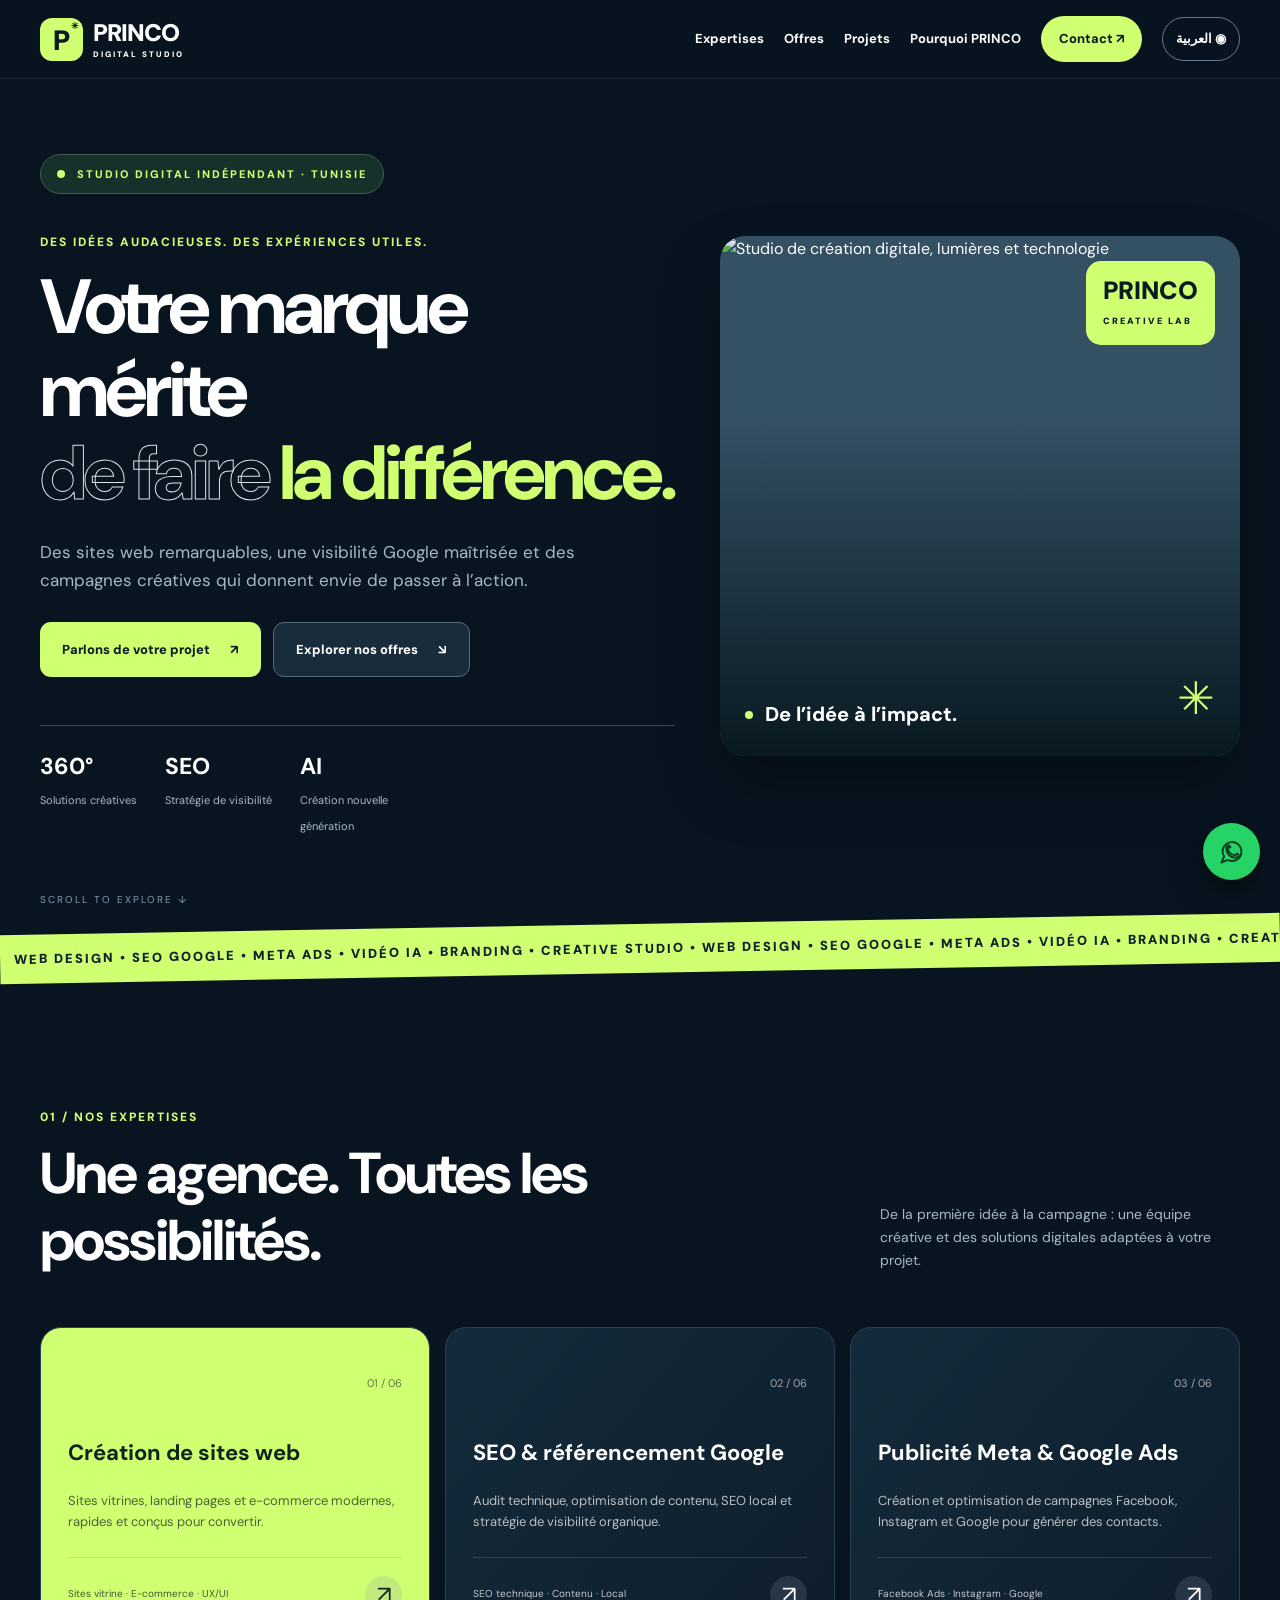
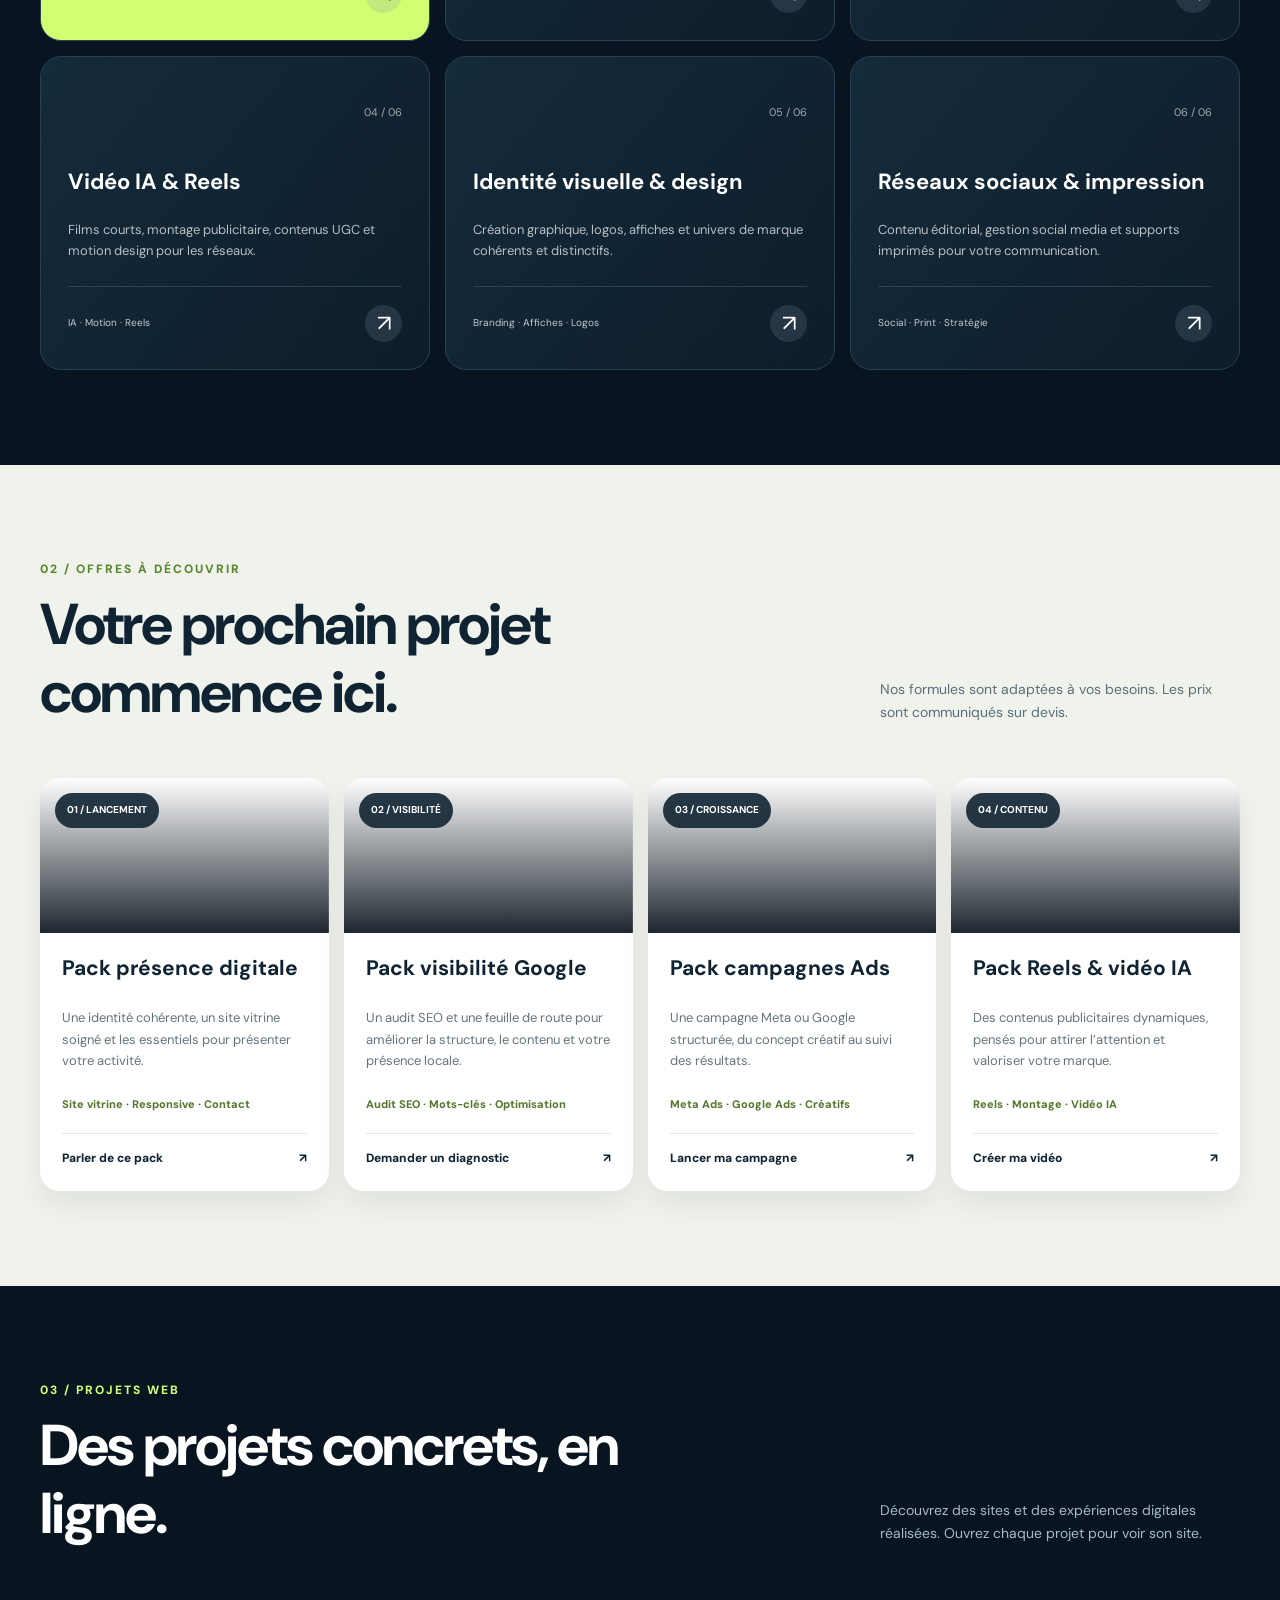
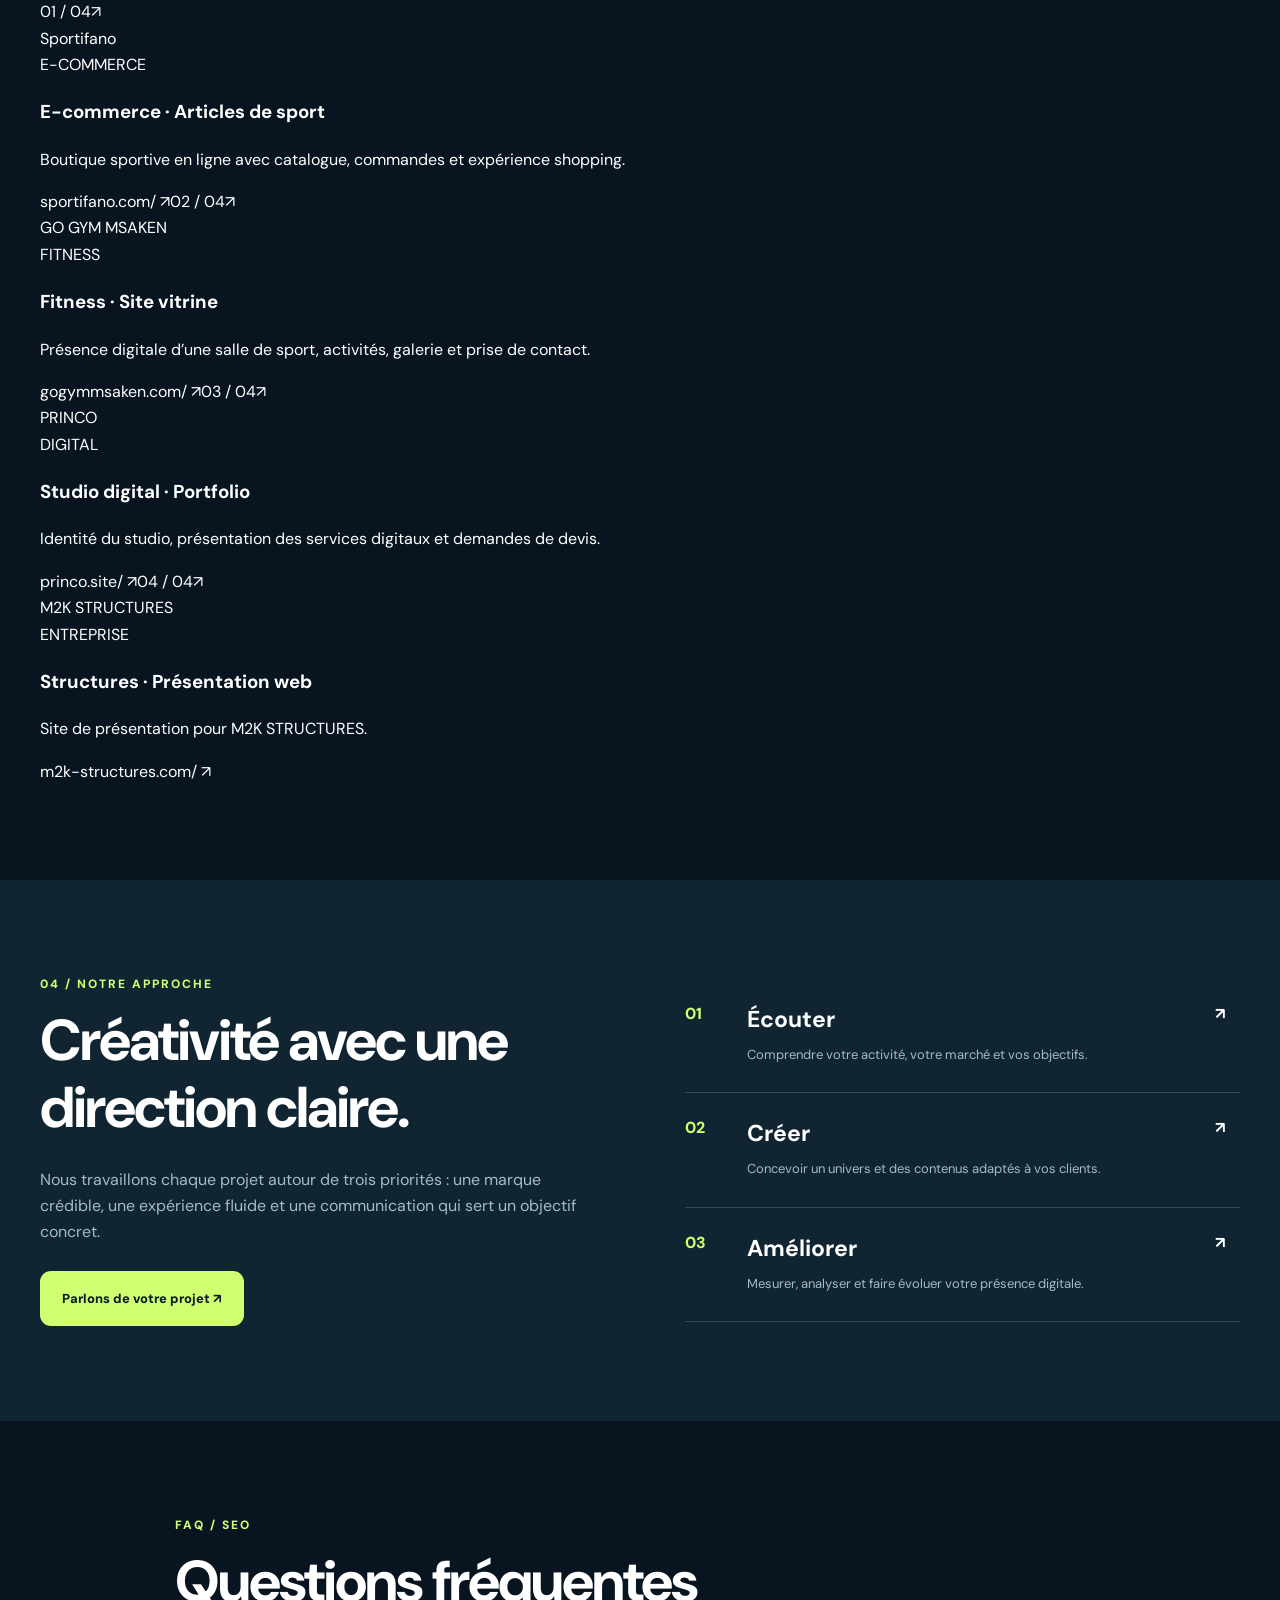
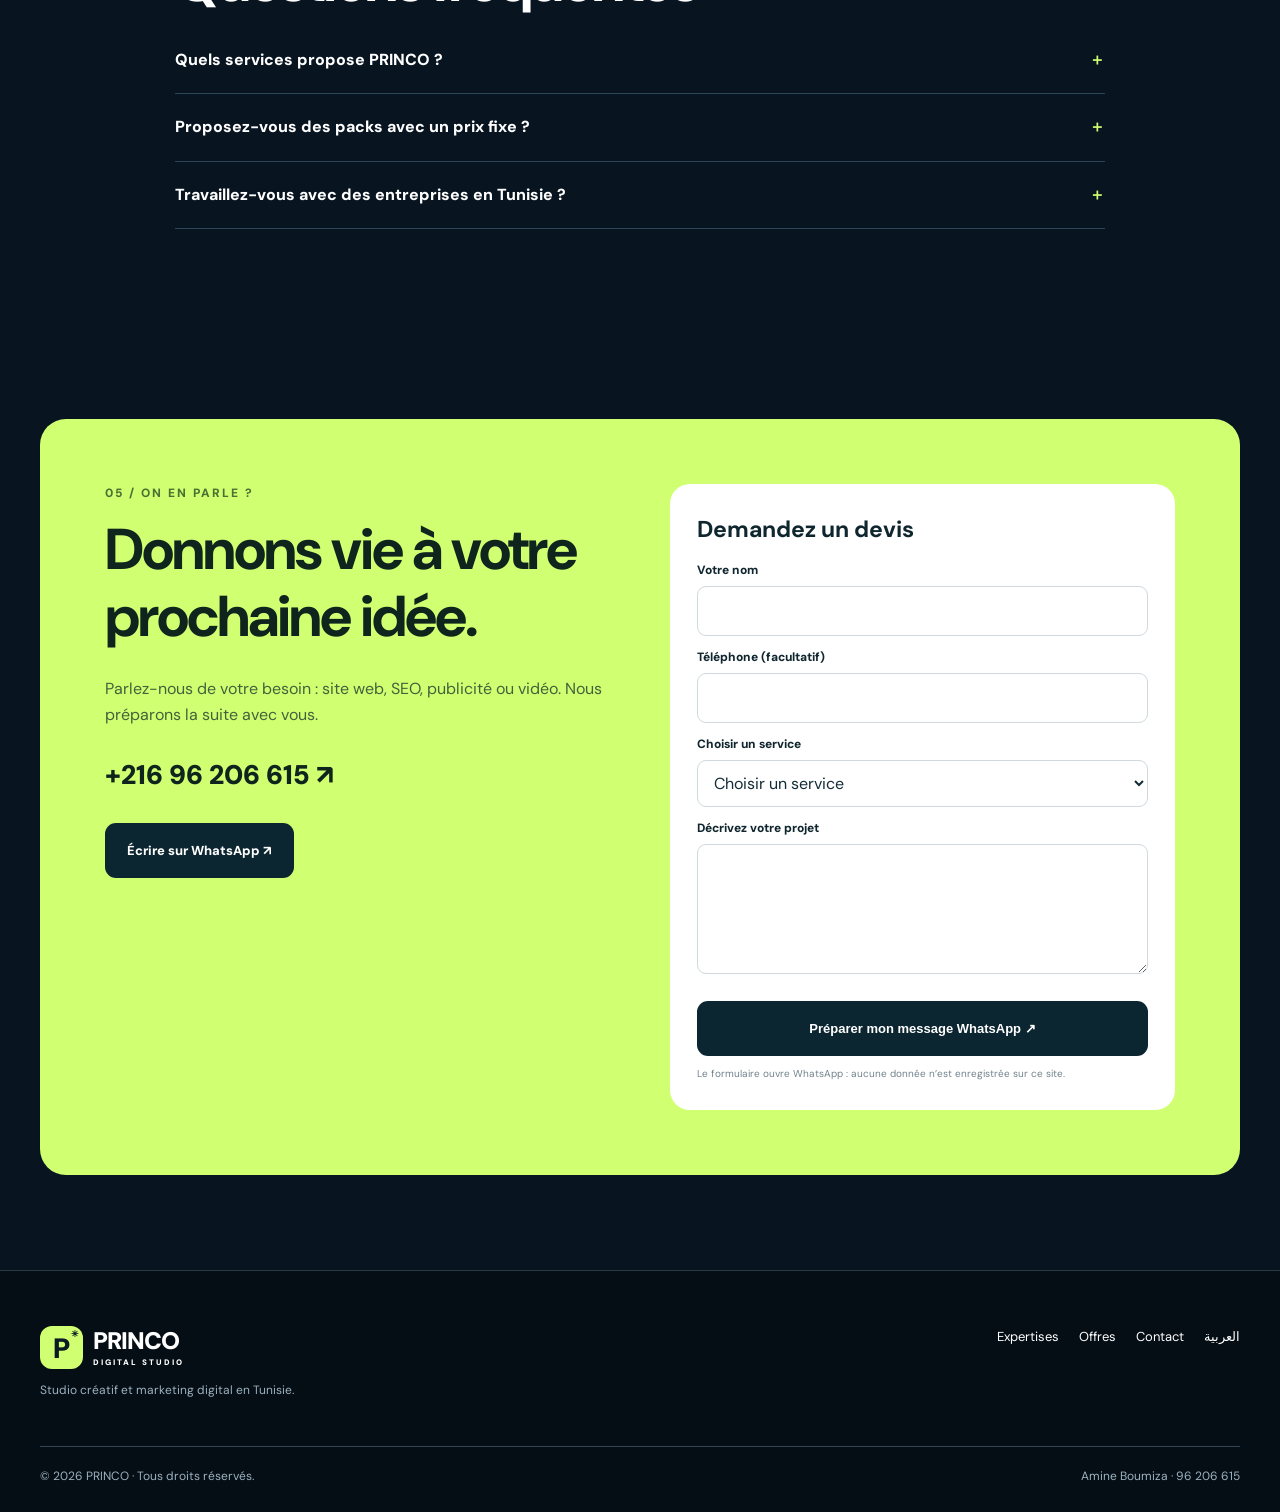
==== commit d9c9e73f: "Improve SEO, service icons and real portfolio on index.html" ====
--- a/index.html
+++ b/index.html
@@ -1 +1 @@
-<!doctype html><html lang="fr" dir="ltr"><head><meta charset="UTF-8"><meta name="viewport" content="width=device-width, initial-scale=1"><meta name="theme-color" content="#081522"><title>PRINCO | Agence marketing digital en Tunisie — SEO, Sites Web, Publicité &amp; Vidéo IA</title><meta name="description" content="PRINCO, agence marketing digital en Tunisie : création de sites web professionnels, référencement SEO Google, Meta Ads, Google Ads, vidéos IA, branding et gestion des réseaux sociaux. Demandez votre devis."><meta name="robots" content="index,follow,max-image-preview:large"><link rel="canonical" href="https://www.princo.site/"><link rel="alternate" hreflang="fr-TN" href="https://www.princo.site/"><link rel="alternate" hreflang="ar-TN" href="https://www.princo.site/ar/"><link rel="alternate" hreflang="x-default" href="https://www.princo.site/"><meta property="og:type" content="website"><meta property="og:title" content="PRINCO | Agence marketing digital en Tunisie — SEO, Sites Web, Publicité &amp; Vidéo IA"><meta property="og:description" content="PRINCO, agence marketing digital en Tunisie : création de sites web professionnels, référencement SEO Google, Meta Ads, Google Ads, vidéos IA, branding et gestion des réseaux sociaux. Demandez votre devis."><meta property="og:url" content="https://www.princo.site/"><meta property="og:image" content="https://images.unsplash.com/photo-1535223289827-42f1e9919769?auto=format&amp;fit=crop&amp;w=1200&amp;q=80"><meta name="twitter:card" content="summary_large_image"><link rel="preconnect" href="https://images.unsplash.com"><link rel="preconnect" href="https://fonts.googleapis.com"><link rel="preconnect" href="https://fonts.gstatic.com" crossorigin><link href="https://fonts.googleapis.com/css2?family=DM+Sans:wght@400;500;600;700;800&amp;family=Manrope:wght@400;600;700;800&amp;family=Tajawal:wght@400;500;600;700;800&amp;display=swap" rel="stylesheet"><link rel="stylesheet" href="style.css"><script type="application/ld+json">{"@context": "https://schema.org", "@type": "ProfessionalService", "name": "PRINCO Digital Studio", "url": "https://www.princo.site/", "telephone": "+21696206615", "areaServed": {"@type": "Country", "name": "Tunisia"}, "description": "PRINCO, agence marketing digital en Tunisie : création de sites web professionnels, référencement SEO Google, Meta Ads, Google Ads, vidéos IA, branding et gestion des réseaux sociaux. Demandez votre devis.", "availableLanguage": ["French", "Arabic"], "hasOfferCatalog": {"@type": "OfferCatalog", "name": "Services digitaux / خدمات رقمية", "itemListElement": [{"@type": "OfferCatalog", "name": "Création de sites web"}, {"@type": "OfferCatalog", "name": "SEO & référencement Google"}, {"@type": "OfferCatalog", "name": "Publicité Meta & Google Ads"}, {"@type": "OfferCatalog", "name": "Vidéo IA & Reels"}, {"@type": "OfferCatalog", "name": "Identité visuelle & design"}, {"@type": "OfferCatalog", "name": "Réseaux sociaux & impression"}]}}</script><script type="application/ld+json">{"@context": "https://schema.org", "@type": "FAQPage", "mainEntity": [{"@type": "Question", "name": "Quels services propose PRINCO ?", "acceptedAnswer": {"@type": "Answer", "text": "Nous proposons la création de sites web, le référencement SEO, les campagnes Meta et Google Ads, les vidéos IA, le design graphique et la communication sur les réseaux sociaux."}}, {"@type": "Question", "name": "Proposez-vous des packs avec un prix fixe ?", "acceptedAnswer": {"@type": "Answer", "text": "Les prestations sont personnalisées. Contactez-nous pour un devis adapté à votre projet, vos objectifs et votre budget."}}, {"@type": "Question", "name": "Travaillez-vous avec des entreprises en Tunisie ?", "acceptedAnswer": {"@type": "Answer", "text": "Oui, PRINCO s’adresse aux entreprises et aux marques qui souhaitent développer leur présence digitale en Tunisie."}}]}</script></head><body><header class="header" id="top"><div class="container header-inner"><a class="brand" href="#top" aria-label="PRINCO"><span class="brand-mark">P<span>✳</span></span><span class="brand-letter">PRINCO<small>DIGITAL STUDIO</small></span></a><button id="menuToggle" class="menu-toggle" aria-label="Menu" aria-expanded="false" aria-controls="mainNav">☰</button><nav class="nav" id="mainNav"><a href="#services" class="">Expertises</a><a href="#offres" class="">Offres</a><a href="#portfolio" class="">Projets</a><a href="#approche" class="">Pourquoi PRINCO</a><a href="#contact" class="nav-last">Contact ↗</a><a class="lang-toggle" href="/ar/" lang="ar" hreflang="ar-TN">العربية ◉</a></nav></div></header><main><section class="hero container"><div class="hero-main reveal"><div class="eyebrow"><i class="signal"></i> STUDIO DIGITAL INDÉPENDANT · TUNISIE</div><div class="hero-mini-label">DES IDÉES AUDACIEUSES. DES EXPÉRIENCES UTILES.</div><h1>Votre marque mérite<br><span class="outline-word">de faire</span> <em>la différence.</em></h1><p class="hero-desc">Des sites web remarquables, une visibilité Google maîtrisée et des campagnes créatives qui donnent envie de passer à l’action.</p><div class="hero-btns"><a class="btn btn-accent" href="#contact">Parlons de votre projet <span>↗</span></a><a class="btn btn-outline" href="#offres">Explorer nos offres <span>↘</span></a></div><div class="micro-stats"><div><strong>360°</strong><span>Solutions créatives</span></div><div><strong>SEO</strong><span>Stratégie de visibilité</span></div><div><strong>AI</strong><span>Création nouvelle génération</span></div></div></div><div class="hero-art reveal"><img src="https://images.unsplash.com/photo-1535223289827-42f1e9919769?auto=format&amp;fit=crop&amp;w=1000&amp;q=75" alt="Studio de création digitale, lumières et technologie" width="750" height="900" fetchpriority="high"><div class="hero-art-shade"></div><div class="art-sticker">PRINCO<br><small>CREATIVE LAB</small></div><div class="art-caption"><span class="dot"></span>De l’idée à l’impact.</div><div class="corner-glyph">✳</div></div><div class="hero-scroll">SCROLL TO EXPLORE <span>↓</span></div></section><div class="ticker" aria-label="STRATÉGIE  •  DESIGN  •  PERFORMANCE"><div class="ticker-inner">WEB DESIGN • SEO GOOGLE • META ADS • VIDÉO IA • BRANDING • CREATIVE STUDIO • WEB DESIGN • SEO GOOGLE • META ADS • VIDÉO IA • BRANDING • CREATIVE STUDIO • WEB DESIGN • SEO GOOGLE • META ADS • VIDÉO IA • BRANDING • CREATIVE STUDIO •</div></div><section class="section container" id="services"><div class="section-head reveal"><div><div class="section-kicker">01 / NOS EXPERTISES</div><h2>Une agence. Toutes les possibilités.</h2></div><p>De la première idée à la campagne : une équipe créative et des solutions digitales adaptées à votre projet.</p></div><div class="services-grid"><article class="service-card reveal"><div class="service-top"><span class="service-symbol">⌘</span><span class="service-count">01 / 06</span></div><h3>Création de sites web</h3><p>Sites vitrines, landing pages et e-commerce modernes, rapides et conçus pour convertir.</p><div class="service-foot"><span>Sites vitrine · E-commerce · UX/UI</span><a href="#contact" aria-label="Création de sites web">↗</a></div></article><article class="service-card reveal"><div class="service-top"><span class="service-symbol">◎</span><span class="service-count">02 / 06</span></div><h3>SEO & référencement Google</h3><p>Audit technique, optimisation de contenu, SEO local et stratégie de visibilité organique.</p><div class="service-foot"><span>SEO technique · Contenu · Local</span><a href="#contact" aria-label="SEO &amp; référencement Google">↗</a></div></article><article class="service-card reveal"><div class="service-top"><span class="service-symbol">↗</span><span class="service-count">03 / 06</span></div><h3>Publicité Meta & Google Ads</h3><p>Création et optimisation de campagnes Facebook, Instagram et Google pour générer des contacts.</p><div class="service-foot"><span>Facebook Ads · Instagram · Google</span><a href="#contact" aria-label="Publicité Meta &amp; Google Ads">↗</a></div></article><article class="service-card reveal"><div class="service-top"><span class="service-symbol">▶</span><span class="service-count">04 / 06</span></div><h3>Vidéo IA & Reels</h3><p>Films courts, montage publicitaire, contenus UGC et motion design pour les réseaux.</p><div class="service-foot"><span>IA · Motion · Reels</span><a href="#contact" aria-label="Vidéo IA &amp; Reels">↗</a></div></article><article class="service-card reveal"><div class="service-top"><span class="service-symbol">✳</span><span class="service-count">05 / 06</span></div><h3>Identité visuelle & design</h3><p>Création graphique, logos, affiches et univers de marque cohérents et distinctifs.</p><div class="service-foot"><span>Branding · Affiches · Logos</span><a href="#contact" aria-label="Identité visuelle &amp; design">↗</a></div></article><article class="service-card reveal"><div class="service-top"><span class="service-symbol">▦</span><span class="service-count">06 / 06</span></div><h3>Réseaux sociaux & impression</h3><p>Contenu éditorial, gestion social media et supports imprimés pour votre communication.</p><div class="service-foot"><span>Social · Print · Stratégie</span><a href="#contact" aria-label="Réseaux sociaux &amp; impression">↗</a></div></article></div></section><section class="section offers-block" id="offres"><div class="container"><div class="section-head reveal"><div><div class="section-kicker">02 / OFFRES À DÉCOUVRIR</div><h2>Votre prochain projet commence ici.</h2></div><p>Nos formules sont adaptées à vos besoins. Les prix sont communiqués sur devis.</p></div><div class="offers-grid"><article class="offer-card reveal"><div class="offer-image" style="background-image:linear-gradient(180deg,transparent,#07111be8),url(https://images.unsplash.com/photo-1460925895917-afdab827c52f?auto=format&amp;fit=crop&amp;w=750&amp;q=75)"><span class="offer-num">01 / LANCEMENT</span></div><div class="offer-body"><h3>Pack présence digitale</h3><p>Une identité cohérente, un site vitrine soigné et les essentiels pour présenter votre activité.</p><div class="offer-chip">Site vitrine · Responsive · Contact</div><a href="https://wa.me/21696206615?text=Bonjour%20PRINCO%2C%20je%20souhaite%20un%20devis%20pour%20%3A%20Pack%20pr%C3%A9sence%20digitale" target="_blank" rel="noopener noreferrer">Parler de ce pack <span>↗</span></a></div></article><article class="offer-card reveal"><div class="offer-image" style="background-image:linear-gradient(180deg,transparent,#07111be8),url(https://images.unsplash.com/photo-1551288049-bebda4e38f71?auto=format&amp;fit=crop&amp;w=750&amp;q=75)"><span class="offer-num">02 / VISIBILITÉ</span></div><div class="offer-body"><h3>Pack visibilité Google</h3><p>Un audit SEO et une feuille de route pour améliorer la structure, le contenu et votre présence locale.</p><div class="offer-chip">Audit SEO · Mots-clés · Optimisation</div><a href="https://wa.me/21696206615?text=Bonjour%20PRINCO%2C%20je%20souhaite%20un%20devis%20pour%20%3A%20Pack%20visibilit%C3%A9%20Google" target="_blank" rel="noopener noreferrer">Demander un diagnostic <span>↗</span></a></div></article><article class="offer-card reveal"><div class="offer-image" style="background-image:linear-gradient(180deg,transparent,#07111be8),url(https://images.unsplash.com/photo-1557838923-2985c318be48?auto=format&amp;fit=crop&amp;w=750&amp;q=75)"><span class="offer-num">03 / CROISSANCE</span></div><div class="offer-body"><h3>Pack campagnes Ads</h3><p>Une campagne Meta ou Google structurée, du concept créatif au suivi des résultats.</p><div class="offer-chip">Meta Ads · Google Ads · Créatifs</div><a href="https://wa.me/21696206615?text=Bonjour%20PRINCO%2C%20je%20souhaite%20un%20devis%20pour%20%3A%20Pack%20campagnes%20Ads" target="_blank" rel="noopener noreferrer">Lancer ma campagne <span>↗</span></a></div></article><article class="offer-card reveal"><div class="offer-image" style="background-image:linear-gradient(180deg,transparent,#07111be8),url(https://images.unsplash.com/photo-1536240478700-b869070f9279?auto=format&amp;fit=crop&amp;w=750&amp;q=75)"><span class="offer-num">04 / CONTENU</span></div><div class="offer-body"><h3>Pack Reels & vidéo IA</h3><p>Des contenus publicitaires dynamiques, pensés pour attirer l’attention et valoriser votre marque.</p><div class="offer-chip">Reels · Montage · Vidéo IA</div><a href="https://wa.me/21696206615?text=Bonjour%20PRINCO%2C%20je%20souhaite%20un%20devis%20pour%20%3A%20Pack%20Reels%20%26%20vid%C3%A9o%20IA" target="_blank" rel="noopener noreferrer">Créer ma vidéo <span>↗</span></a></div></article></div></div></section><section class="section container" id="portfolio"><div class="section-head reveal"><div><div class="section-kicker">03 / INSPIRATIONS VISUELLES</div><h2>Une création qui se voit.</h2></div><p>Visuels d’inspiration pour illustrer nos domaines. Ils ne représentent pas des projets clients vérifiés.</p></div><div class="work-grid"><figure class="work-tile reveal"><img src="https://images.unsplash.com/photo-1460925895917-afdab827c52f?auto=format&amp;fit=crop&amp;w=1000&amp;q=80" loading="lazy" width="650" height="520" alt="dashboard web design"><figcaption><span>01 / VISUAL</span><strong>Expériences web</strong><b>↗</b></figcaption></figure><figure class="work-tile reveal"><img src="https://images.unsplash.com/photo-1492619375914-88005aa9e8fb?auto=format&amp;fit=crop&amp;w=1000&amp;q=80" loading="lazy" width="650" height="520" alt="creative advertising"><figcaption><span>02 / VISUAL</span><strong>Campagnes & contenu</strong><b>↗</b></figcaption></figure><figure class="work-tile reveal"><img src="https://images.unsplash.com/photo-1541701494587-cb58502866ab?auto=format&amp;fit=crop&amp;w=1000&amp;q=80" loading="lazy" width="650" height="520" alt="design art"><figcaption><span>03 / VISUAL</span><strong>Design & identité</strong><b>↗</b></figcaption></figure></div></section><section class="section approach" id="approche"><div class="container approach-layout"><div class="approach-text reveal"><div class="section-kicker">04 / NOTRE APPROCHE</div><h2>Créativité avec une direction claire.</h2><p>Nous travaillons chaque projet autour de trois priorités : une marque crédible, une expérience fluide et une communication qui sert un objectif concret.</p><a class="btn btn-accent" href="#contact">Parlons de votre projet ↗</a></div><div class="steps"><div class="step reveal"><span>01</span><div><h3>Écouter</h3><p>Comprendre votre activité, votre marché et vos objectifs.</p></div><b>↗</b></div><div class="step reveal"><span>02</span><div><h3>Créer</h3><p>Concevoir un univers et des contenus adaptés à vos clients.</p></div><b>↗</b></div><div class="step reveal"><span>03</span><div><h3>Améliorer</h3><p>Mesurer, analyser et faire évoluer votre présence digitale.</p></div><b>↗</b></div></div></div></section><section class="section container faq" id="faq"><div class="section-kicker">FAQ / SEO</div><h2>Questions fréquentes</h2><details><summary>Quels services propose PRINCO ?<span>＋</span></summary><p>Nous proposons la création de sites web, le référencement SEO, les campagnes Meta et Google Ads, les vidéos IA, le design graphique et la communication sur les réseaux sociaux.</p></details><details><summary>Proposez-vous des packs avec un prix fixe ?<span>＋</span></summary><p>Les prestations sont personnalisées. Contactez-nous pour un devis adapté à votre projet, vos objectifs et votre budget.</p></details><details><summary>Travaillez-vous avec des entreprises en Tunisie ?<span>＋</span></summary><p>Oui, PRINCO s’adresse aux entreprises et aux marques qui souhaitent développer leur présence digitale en Tunisie.</p></details></section><section class="section container contact" id="contact"><div class="contact-layout"><div class="contact-copy reveal"><div class="section-kicker">05 / ON EN PARLE ?</div><h2>Donnons vie à votre prochaine idée.</h2><p>Parlez-nous de votre besoin : site web, SEO, publicité ou vidéo. Nous préparons la suite avec vous.</p><a class="phone" href="tel:+21696206615" dir="ltr">+216 96 206 615 ↗</a><a class="btn btn-accent" href="https://wa.me/21696206615" target="_blank" rel="noopener noreferrer">Écrire sur WhatsApp ↗</a></div><form id="contactForm" class="contact-form reveal"><h3>Demandez un devis</h3><label for="clientName">Votre nom</label><input id="clientName" name="name" required maxlength="100"><label for="clientPhone">Téléphone (facultatif)</label><input id="clientPhone" name="phone" type="tel" maxlength="25"><label for="clientService">Choisir un service</label><select id="clientService" name="service" required><option value="">Choisir un service</option><option>Création de sites web</option><option>SEO & référencement Google</option><option>Publicité Meta & Google Ads</option><option>Vidéo IA & Reels</option><option>Identité visuelle & design</option><option>Réseaux sociaux & impression</option></select><label for="clientMessage">Décrivez votre projet</label><textarea id="clientMessage" name="message" rows="4" maxlength="1800" required></textarea><button class="btn btn-accent submit" type="submit">Préparer mon message WhatsApp ↗</button><small>Le formulaire ouvre WhatsApp : aucune donnée n’est enregistrée sur ce site.</small></form></div></section></main><footer><div class="container footer-top"><div><a class="brand" href="#top"><span class="brand-mark">P<span>✳</span></span><span class="brand-letter">PRINCO<small>DIGITAL STUDIO</small></span></a><p>Studio créatif et marketing digital en Tunisie.</p></div><div class="footer-links"><a href="#services">Expertises</a><a href="#offres">Offres</a><a href="#contact">Contact</a><a href="/ar/">العربية</a></div></div><div class="container footer-bottom"><span>© 2026 PRINCO · Tous droits réservés.</span><span>Amine Boumiza · <a href="tel:+21696206615">96 206 615</a></span></div></footer><a class="wa-floating" aria-label="WhatsApp PRINCO" href="https://wa.me/21696206615" target="_blank" rel="noopener noreferrer">✆</a><script src="script.js" defer></script></body></html>+<!doctype html><html lang="fr" dir="ltr"><head><meta charset="UTF-8"><meta name="viewport" content="width=device-width, initial-scale=1"><meta name="theme-color" content="#081522"><title>PRINCO | Agence marketing digital en Tunisie — SEO, Sites Web, Publicité &amp; Vidéo IA</title><meta name="description" content="PRINCO, agence marketing digital en Tunisie : création de sites web professionnels, référencement SEO Google, Meta Ads, Google Ads, vidéos IA, branding et gestion des réseaux sociaux. Demandez votre devis."><meta name="robots" content="index,follow,max-image-preview:large"><link rel="canonical" href="https://www.princo.site/"><link rel="alternate" hreflang="fr-TN" href="https://www.princo.site/"><link rel="alternate" hreflang="ar-TN" href="https://www.princo.site/ar/"><link rel="alternate" hreflang="x-default" href="https://www.princo.site/"><meta property="og:type" content="website"><meta property="og:title" content="PRINCO | Agence marketing digital en Tunisie — SEO, Sites Web, Publicité &amp; Vidéo IA"><meta property="og:description" content="PRINCO, agence marketing digital en Tunisie : création de sites web professionnels, référencement SEO Google, Meta Ads, Google Ads, vidéos IA, branding et gestion des réseaux sociaux. Demandez votre devis."><meta property="og:url" content="https://www.princo.site/"><meta property="og:image" content="https://www.princo.site/princo-logo.svg.jpg"><meta property="og:image:alt" content="PRINCO Digital Studio — Tunisie"><meta name="twitter:card" content="summary_large_image"><meta name="twitter:image" content="https://www.princo.site/princo-logo.svg.jpg"><link rel="icon" href="favicon.svg" type="image/svg+xml"><link rel="preconnect" href="https://images.unsplash.com"><link rel="preconnect" href="https://fonts.googleapis.com"><link rel="preconnect" href="https://fonts.gstatic.com" crossorigin><link href="https://fonts.googleapis.com/css2?family=DM+Sans:wght@400;500;600;700;800&amp;family=Manrope:wght@400;600;700;800&amp;family=Tajawal:wght@400;500;600;700;800&amp;display=swap" rel="stylesheet"><link rel="stylesheet" href="style.css"><script type="application/ld+json">{"@context": "https://schema.org", "@type": "ProfessionalService", "name": "PRINCO Digital Studio", "url": "https://www.princo.site/", "telephone": "+21696206615", "logo": "https://www.princo.site/favicon.svg", "image": "https://www.princo.site/princo-logo.svg.jpg", "sameAs": ["https://www.princo.site/"], "areaServed": {"@type": "Country", "name": "Tunisia"}, "description": "PRINCO, agence marketing digital en Tunisie : création de sites web professionnels, référencement SEO Google, Meta Ads, Google Ads, vidéos IA, branding et gestion des réseaux sociaux. Demandez votre devis.", "availableLanguage": ["French", "Arabic"], "hasOfferCatalog": {"@type": "OfferCatalog", "name": "Services digitaux / خدمات رقمية", "itemListElement": [{"@type": "OfferCatalog", "name": "Création de sites web"}, {"@type": "OfferCatalog", "name": "SEO & référencement Google"}, {"@type": "OfferCatalog", "name": "Publicité Meta & Google Ads"}, {"@type": "OfferCatalog", "name": "Vidéo IA & Reels"}, {"@type": "OfferCatalog", "name": "Identité visuelle & design"}, {"@type": "OfferCatalog", "name": "Réseaux sociaux & impression"}]}}</script><script type="application/ld+json">{"@context": "https://schema.org", "@type": "FAQPage", "mainEntity": [{"@type": "Question", "name": "Quels services propose PRINCO ?", "acceptedAnswer": {"@type": "Answer", "text": "Nous proposons la création de sites web, le référencement SEO, les campagnes Meta et Google Ads, les vidéos IA, le design graphique et la communication sur les réseaux sociaux."}}, {"@type": "Question", "name": "Proposez-vous des packs avec un prix fixe ?", "acceptedAnswer": {"@type": "Answer", "text": "Les prestations sont personnalisées. Contactez-nous pour un devis adapté à votre projet, vos objectifs et votre budget."}}, {"@type": "Question", "name": "Travaillez-vous avec des entreprises en Tunisie ?", "acceptedAnswer": {"@type": "Answer", "text": "Oui, PRINCO s’adresse aux entreprises et aux marques qui souhaitent développer leur présence digitale en Tunisie."}}]}</script></head><body><header class="header" id="top"><div class="container header-inner"><a class="brand" href="#top" aria-label="PRINCO"><span class="brand-mark">P<span>✳</span></span><span class="brand-letter">PRINCO<small>DIGITAL STUDIO</small></span></a><button id="menuToggle" class="menu-toggle" aria-label="Menu" aria-expanded="false" aria-controls="mainNav"><svg viewBox="0 0 24 24" width="24" height="24" fill="none" stroke="currentColor" stroke-width="2" stroke-linecap="round" aria-hidden="true"><path d="M4 7h16M4 12h16M4 17h16"/></svg></button><nav class="nav" id="mainNav"><a href="#services" class="">Expertises</a><a href="#offres" class="">Offres</a><a href="#portfolio" class="">Projets</a><a href="#approche" class="">Pourquoi PRINCO</a><a href="#contact" class="nav-last">Contact ↗</a><a class="lang-toggle" href="/ar/" lang="ar" hreflang="ar-TN">العربية ◉</a></nav></div></header><main><section class="hero container"><div class="hero-main reveal"><div class="eyebrow"><i class="signal"></i> STUDIO DIGITAL INDÉPENDANT · TUNISIE</div><div class="hero-mini-label">DES IDÉES AUDACIEUSES. DES EXPÉRIENCES UTILES.</div><h1>Votre marque mérite<br><span class="outline-word">de faire</span> <em>la différence.</em></h1><p class="hero-desc">Des sites web remarquables, une visibilité Google maîtrisée et des campagnes créatives qui donnent envie de passer à l’action.</p><div class="hero-btns"><a class="btn btn-accent" href="#contact">Parlons de votre projet <span>↗</span></a><a class="btn btn-outline" href="#offres">Explorer nos offres <span>↘</span></a></div><div class="micro-stats"><div><strong>360°</strong><span>Solutions créatives</span></div><div><strong>SEO</strong><span>Stratégie de visibilité</span></div><div><strong>AI</strong><span>Création nouvelle génération</span></div></div></div><div class="hero-art reveal"><img src="https://images.unsplash.com/photo-1535223289827-42f1e9919769?auto=format&amp;fit=crop&amp;w=1000&amp;q=75" alt="Studio de création digitale, lumières et technologie" width="750" height="900" fetchpriority="high"><div class="hero-art-shade"></div><div class="art-sticker">PRINCO<br><small>CREATIVE LAB</small></div><div class="art-caption"><span class="dot"></span>De l’idée à l’impact.</div><div class="corner-glyph">✳</div></div><div class="hero-scroll">SCROLL TO EXPLORE <span>↓</span></div></section><div class="ticker" aria-label="STRATÉGIE  •  DESIGN  •  PERFORMANCE"><div class="ticker-inner">WEB DESIGN • SEO GOOGLE • META ADS • VIDÉO IA • BRANDING • CREATIVE STUDIO • WEB DESIGN • SEO GOOGLE • META ADS • VIDÉO IA • BRANDING • CREATIVE STUDIO • WEB DESIGN • SEO GOOGLE • META ADS • VIDÉO IA • BRANDING • CREATIVE STUDIO •</div></div><section class="section container" id="services"><div class="section-head reveal"><div><div class="section-kicker">01 / NOS EXPERTISES</div><h2>Une agence. Toutes les possibilités.</h2></div><p>De la première idée à la campagne : une équipe créative et des solutions digitales adaptées à votre projet.</p></div><div class="services-grid"><article class="service-card reveal"><div class="service-top"><span class="service-symbol"><svg viewBox="0 0 24 24" fill="none" stroke="currentColor" stroke-width="1.8" stroke-linecap="round" stroke-linejoin="round" aria-hidden="true"><rect x="3" y="4" width="18" height="16" rx="3"/><path d="M3 9h18M7 6.5h.01M10 6.5h.01M9 15l2 2 4-4"/></svg></span><span class="service-count">01 / 06</span></div><h3>Création de sites web</h3><p>Sites vitrines, landing pages et e-commerce modernes, rapides et conçus pour convertir.</p><div class="service-foot"><span>Sites vitrine · E-commerce · UX/UI</span><a href="#contact" aria-label="Création de sites web">↗</a></div></article><article class="service-card reveal"><div class="service-top"><span class="service-symbol"><svg viewBox="0 0 24 24" fill="none" stroke="currentColor" stroke-width="1.8" stroke-linecap="round" aria-hidden="true"><circle cx="10.5" cy="10.5" r="6.5"/><path d="m16 16 5 5"/></svg></span><span class="service-count">02 / 06</span></div><h3>SEO & référencement Google</h3><p>Audit technique, optimisation de contenu, SEO local et stratégie de visibilité organique.</p><div class="service-foot"><span>SEO technique · Contenu · Local</span><a href="#contact" aria-label="SEO &amp; référencement Google">↗</a></div></article><article class="service-card reveal"><div class="service-top"><span class="service-symbol"><svg viewBox="0 0 24 24" fill="none" stroke="currentColor" stroke-width="1.8" stroke-linecap="round" stroke-linejoin="round" aria-hidden="true"><path d="m4 14 12-5 4-4-2 15-5-4-6 2-3-4z"/><path d="m7 18 2 3"/></svg></span><span class="service-count">03 / 06</span></div><h3>Publicité Meta & Google Ads</h3><p>Création et optimisation de campagnes Facebook, Instagram et Google pour générer des contacts.</p><div class="service-foot"><span>Facebook Ads · Instagram · Google</span><a href="#contact" aria-label="Publicité Meta &amp; Google Ads">↗</a></div></article><article class="service-card reveal"><div class="service-top"><span class="service-symbol"><svg viewBox="0 0 24 24" fill="none" stroke="currentColor" stroke-width="1.8" stroke-linecap="round" stroke-linejoin="round" aria-hidden="true"><rect x="3" y="5" width="18" height="14" rx="3"/><path d="m10 9 5 3-5 3z"/></svg></span><span class="service-count">04 / 06</span></div><h3>Vidéo IA & Reels</h3><p>Films courts, montage publicitaire, contenus UGC et motion design pour les réseaux.</p><div class="service-foot"><span>IA · Motion · Reels</span><a href="#contact" aria-label="Vidéo IA &amp; Reels">↗</a></div></article><article class="service-card reveal"><div class="service-top"><span class="service-symbol"><svg viewBox="0 0 24 24" fill="none" stroke="currentColor" stroke-width="1.8" stroke-linecap="round" stroke-linejoin="round" aria-hidden="true"><path d="m12 3 3 6 6 3-6 3-3 6-3-6-6-3 6-3 3-6z"/></svg></span><span class="service-count">05 / 06</span></div><h3>Identité visuelle & design</h3><p>Création graphique, logos, affiches et univers de marque cohérents et distinctifs.</p><div class="service-foot"><span>Branding · Affiches · Logos</span><a href="#contact" aria-label="Identité visuelle &amp; design">↗</a></div></article><article class="service-card reveal"><div class="service-top"><span class="service-symbol"><svg viewBox="0 0 24 24" fill="none" stroke="currentColor" stroke-width="1.8" stroke-linecap="round" stroke-linejoin="round" aria-hidden="true"><rect x="4" y="4" width="16" height="16" rx="4"/><circle cx="12" cy="12" r="4"/><circle cx="17" cy="7" r="1" fill="currentColor"/></svg></span><span class="service-count">06 / 06</span></div><h3>Réseaux sociaux & impression</h3><p>Contenu éditorial, gestion social media et supports imprimés pour votre communication.</p><div class="service-foot"><span>Social · Print · Stratégie</span><a href="#contact" aria-label="Réseaux sociaux &amp; impression">↗</a></div></article></div></section><section class="section offers-block" id="offres"><div class="container"><div class="section-head reveal"><div><div class="section-kicker">02 / OFFRES À DÉCOUVRIR</div><h2>Votre prochain projet commence ici.</h2></div><p>Nos formules sont adaptées à vos besoins. Les prix sont communiqués sur devis.</p></div><div class="offers-grid"><article class="offer-card reveal"><div class="offer-image" style="background-image:linear-gradient(180deg,transparent,#07111be8),url(https://images.unsplash.com/photo-1460925895917-afdab827c52f?auto=format&amp;fit=crop&amp;w=750&amp;q=75)"><span class="offer-num">01 / LANCEMENT</span></div><div class="offer-body"><h3>Pack présence digitale</h3><p>Une identité cohérente, un site vitrine soigné et les essentiels pour présenter votre activité.</p><div class="offer-chip">Site vitrine · Responsive · Contact</div><a href="https://wa.me/21696206615?text=Bonjour%20PRINCO%2C%20je%20souhaite%20un%20devis%20pour%20%3A%20Pack%20pr%C3%A9sence%20digitale" target="_blank" rel="noopener noreferrer">Parler de ce pack <span>↗</span></a></div></article><article class="offer-card reveal"><div class="offer-image" style="background-image:linear-gradient(180deg,transparent,#07111be8),url(https://images.unsplash.com/photo-1551288049-bebda4e38f71?auto=format&amp;fit=crop&amp;w=750&amp;q=75)"><span class="offer-num">02 / VISIBILITÉ</span></div><div class="offer-body"><h3>Pack visibilité Google</h3><p>Un audit SEO et une feuille de route pour améliorer la structure, le contenu et votre présence locale.</p><div class="offer-chip">Audit SEO · Mots-clés · Optimisation</div><a href="https://wa.me/21696206615?text=Bonjour%20PRINCO%2C%20je%20souhaite%20un%20devis%20pour%20%3A%20Pack%20visibilit%C3%A9%20Google" target="_blank" rel="noopener noreferrer">Demander un diagnostic <span>↗</span></a></div></article><article class="offer-card reveal"><div class="offer-image" style="background-image:linear-gradient(180deg,transparent,#07111be8),url(https://images.unsplash.com/photo-1557838923-2985c318be48?auto=format&amp;fit=crop&amp;w=750&amp;q=75)"><span class="offer-num">03 / CROISSANCE</span></div><div class="offer-body"><h3>Pack campagnes Ads</h3><p>Une campagne Meta ou Google structurée, du concept créatif au suivi des résultats.</p><div class="offer-chip">Meta Ads · Google Ads · Créatifs</div><a href="https://wa.me/21696206615?text=Bonjour%20PRINCO%2C%20je%20souhaite%20un%20devis%20pour%20%3A%20Pack%20campagnes%20Ads" target="_blank" rel="noopener noreferrer">Lancer ma campagne <span>↗</span></a></div></article><article class="offer-card reveal"><div class="offer-image" style="background-image:linear-gradient(180deg,transparent,#07111be8),url(https://images.unsplash.com/photo-1536240478700-b869070f9279?auto=format&amp;fit=crop&amp;w=750&amp;q=75)"><span class="offer-num">04 / CONTENU</span></div><div class="offer-body"><h3>Pack Reels & vidéo IA</h3><p>Des contenus publicitaires dynamiques, pensés pour attirer l’attention et valoriser votre marque.</p><div class="offer-chip">Reels · Montage · Vidéo IA</div><a href="https://wa.me/21696206615?text=Bonjour%20PRINCO%2C%20je%20souhaite%20un%20devis%20pour%20%3A%20Pack%20Reels%20%26%20vid%C3%A9o%20IA" target="_blank" rel="noopener noreferrer">Créer ma vidéo <span>↗</span></a></div></article></div></div></section><section class="section container projects-section" id="portfolio"><div class="section-head reveal"><div><div class="section-kicker">03 / PROJETS WEB</div><h2>Des projets concrets, en ligne.</h2></div><p>Découvrez des sites et des expériences digitales réalisées. Ouvrez chaque projet pour voir son site.</p></div><div class="project-grid"><a class="project-card reveal" href="https://sportifano.com/" target="_blank" rel="noopener noreferrer" aria-label="Visiter Sportifano"><span class="project-top"><span class="project-index">01 / 04</span><span class="project-arrow" aria-hidden="true">↗</span></span><div class="project-brand">Sportifano</div><span class="project-tag">E-COMMERCE</span><h3>E-commerce · Articles de sport</h3><p>Boutique sportive en ligne avec catalogue, commandes et expérience shopping.</p><span class="project-url">sportifano.com/ ↗</span></a><a class="project-card reveal" href="https://gogymmsaken.com/" target="_blank" rel="noopener noreferrer" aria-label="Visiter GO GYM MSAKEN"><span class="project-top"><span class="project-index">02 / 04</span><span class="project-arrow" aria-hidden="true">↗</span></span><div class="project-brand">GO GYM MSAKEN</div><span class="project-tag">FITNESS</span><h3>Fitness · Site vitrine</h3><p>Présence digitale d’une salle de sport, activités, galerie et prise de contact.</p><span class="project-url">gogymmsaken.com/ ↗</span></a><a class="project-card reveal" href="https://princo.site/" target="_blank" rel="noopener noreferrer" aria-label="Visiter PRINCO"><span class="project-top"><span class="project-index">03 / 04</span><span class="project-arrow" aria-hidden="true">↗</span></span><div class="project-brand">PRINCO</div><span class="project-tag">DIGITAL</span><h3>Studio digital · Portfolio</h3><p>Identité du studio, présentation des services digitaux et demandes de devis.</p><span class="project-url">princo.site/ ↗</span></a><a class="project-card reveal" href="https://m2k-structures.com/" target="_blank" rel="noopener noreferrer" aria-label="Visiter M2K STRUCTURES"><span class="project-top"><span class="project-index">04 / 04</span><span class="project-arrow" aria-hidden="true">↗</span></span><div class="project-brand">M2K STRUCTURES</div><span class="project-tag">ENTREPRISE</span><h3>Structures · Présentation web</h3><p>Site de présentation pour M2K STRUCTURES.</p><span class="project-url">m2k-structures.com/ ↗</span></a></div></section><section class="section approach" id="approche"><div class="container approach-layout"><div class="approach-text reveal"><div class="section-kicker">04 / NOTRE APPROCHE</div><h2>Créativité avec une direction claire.</h2><p>Nous travaillons chaque projet autour de trois priorités : une marque crédible, une expérience fluide et une communication qui sert un objectif concret.</p><a class="btn btn-accent" href="#contact">Parlons de votre projet ↗</a></div><div class="steps"><div class="step reveal"><span>01</span><div><h3>Écouter</h3><p>Comprendre votre activité, votre marché et vos objectifs.</p></div><b>↗</b></div><div class="step reveal"><span>02</span><div><h3>Créer</h3><p>Concevoir un univers et des contenus adaptés à vos clients.</p></div><b>↗</b></div><div class="step reveal"><span>03</span><div><h3>Améliorer</h3><p>Mesurer, analyser et faire évoluer votre présence digitale.</p></div><b>↗</b></div></div></div></section><section class="section container faq" id="faq"><div class="section-kicker">FAQ / SEO</div><h2>Questions fréquentes</h2><details><summary>Quels services propose PRINCO ?<span>＋</span></summary><p>Nous proposons la création de sites web, le référencement SEO, les campagnes Meta et Google Ads, les vidéos IA, le design graphique et la communication sur les réseaux sociaux.</p></details><details><summary>Proposez-vous des packs avec un prix fixe ?<span>＋</span></summary><p>Les prestations sont personnalisées. Contactez-nous pour un devis adapté à votre projet, vos objectifs et votre budget.</p></details><details><summary>Travaillez-vous avec des entreprises en Tunisie ?<span>＋</span></summary><p>Oui, PRINCO s’adresse aux entreprises et aux marques qui souhaitent développer leur présence digitale en Tunisie.</p></details></section><section class="section container contact" id="contact"><div class="contact-layout"><div class="contact-copy reveal"><div class="section-kicker">05 / ON EN PARLE ?</div><h2>Donnons vie à votre prochaine idée.</h2><p>Parlez-nous de votre besoin : site web, SEO, publicité ou vidéo. Nous préparons la suite avec vous.</p><a class="phone" href="tel:+21696206615" dir="ltr">+216 96 206 615 ↗</a><a class="btn btn-accent" href="https://wa.me/21696206615" target="_blank" rel="noopener noreferrer">Écrire sur WhatsApp ↗</a></div><form id="contactForm" class="contact-form reveal"><h3>Demandez un devis</h3><label for="clientName">Votre nom</label><input id="clientName" name="name" required maxlength="100"><label for="clientPhone">Téléphone (facultatif)</label><input id="clientPhone" name="phone" type="tel" maxlength="25"><label for="clientService">Choisir un service</label><select id="clientService" name="service" required><option value="">Choisir un service</option><option>Création de sites web</option><option>SEO & référencement Google</option><option>Publicité Meta & Google Ads</option><option>Vidéo IA & Reels</option><option>Identité visuelle & design</option><option>Réseaux sociaux & impression</option></select><label for="clientMessage">Décrivez votre projet</label><textarea id="clientMessage" name="message" rows="4" maxlength="1800" required></textarea><button class="btn btn-accent submit" type="submit">Préparer mon message WhatsApp ↗</button><small>Le formulaire ouvre WhatsApp : aucune donnée n’est enregistrée sur ce site.</small></form></div></section></main><footer><div class="container footer-top"><div><a class="brand" href="#top"><span class="brand-mark">P<span>✳</span></span><span class="brand-letter">PRINCO<small>DIGITAL STUDIO</small></span></a><p>Studio créatif et marketing digital en Tunisie.</p></div><div class="footer-links"><a href="#services">Expertises</a><a href="#offres">Offres</a><a href="#contact">Contact</a><a href="/ar/">العربية</a></div></div><div class="container footer-bottom"><span>© 2026 PRINCO · Tous droits réservés.</span><span>Amine Boumiza · <a href="tel:+21696206615">96 206 615</a></span></div></footer><a class="wa-floating" aria-label="WhatsApp PRINCO" href="https://wa.me/21696206615" target="_blank" rel="noopener noreferrer"><svg viewBox="0 0 24 24" width="28" height="28" fill="none" stroke="currentColor" stroke-width="1.7" stroke-linecap="round" stroke-linejoin="round" aria-hidden="true"><path d="M20 11.7a8 8 0 0 1-11.7 7.1L3 21l2.2-5.3A8 8 0 1 1 20 11.7Z"/><path d="M8.2 8.4c.4 3.3 3.1 6 6.5 6.4l1.5-1.4 1.5 1-.3 2.1C11 18.1 5.9 13 7.5 6.6l2-.3 1.1 1.6z"/></svg></a><script src="script.js" defer></script><script src="chatbot.js" defer></script></body></html>
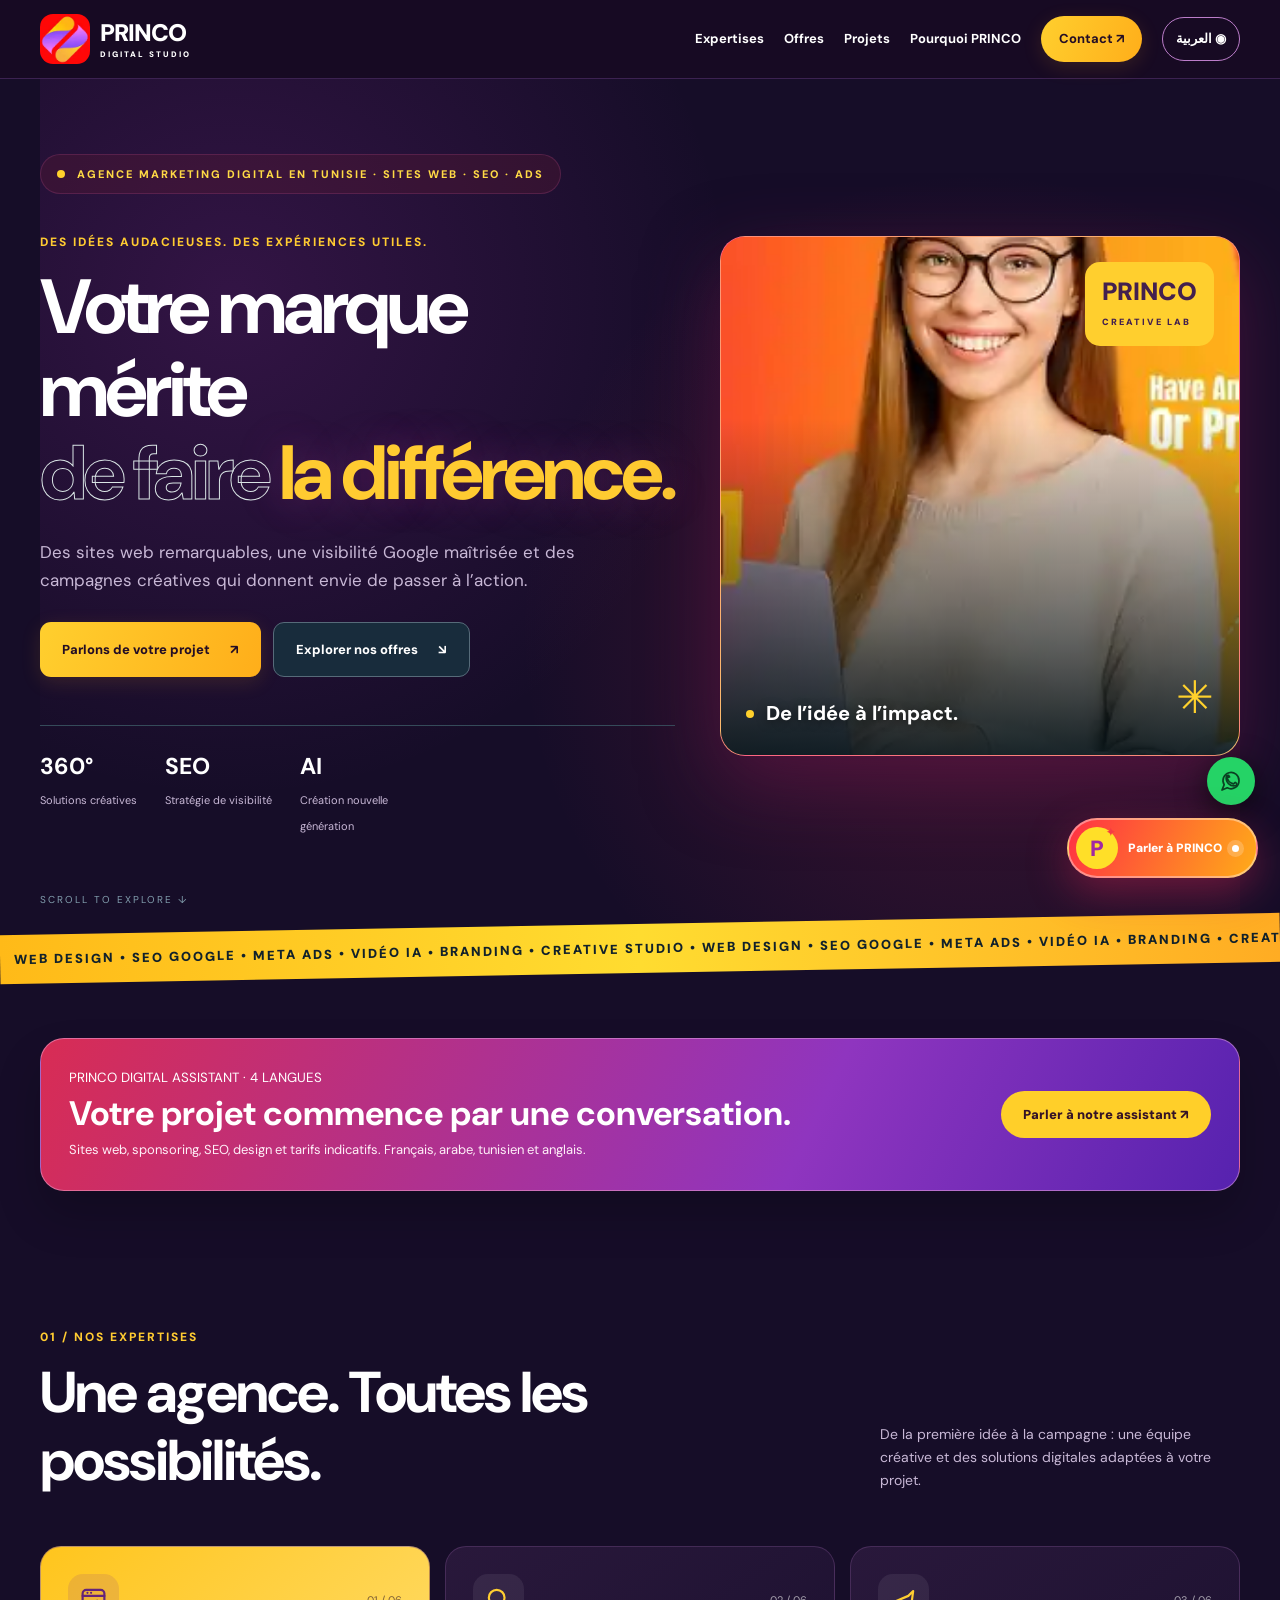
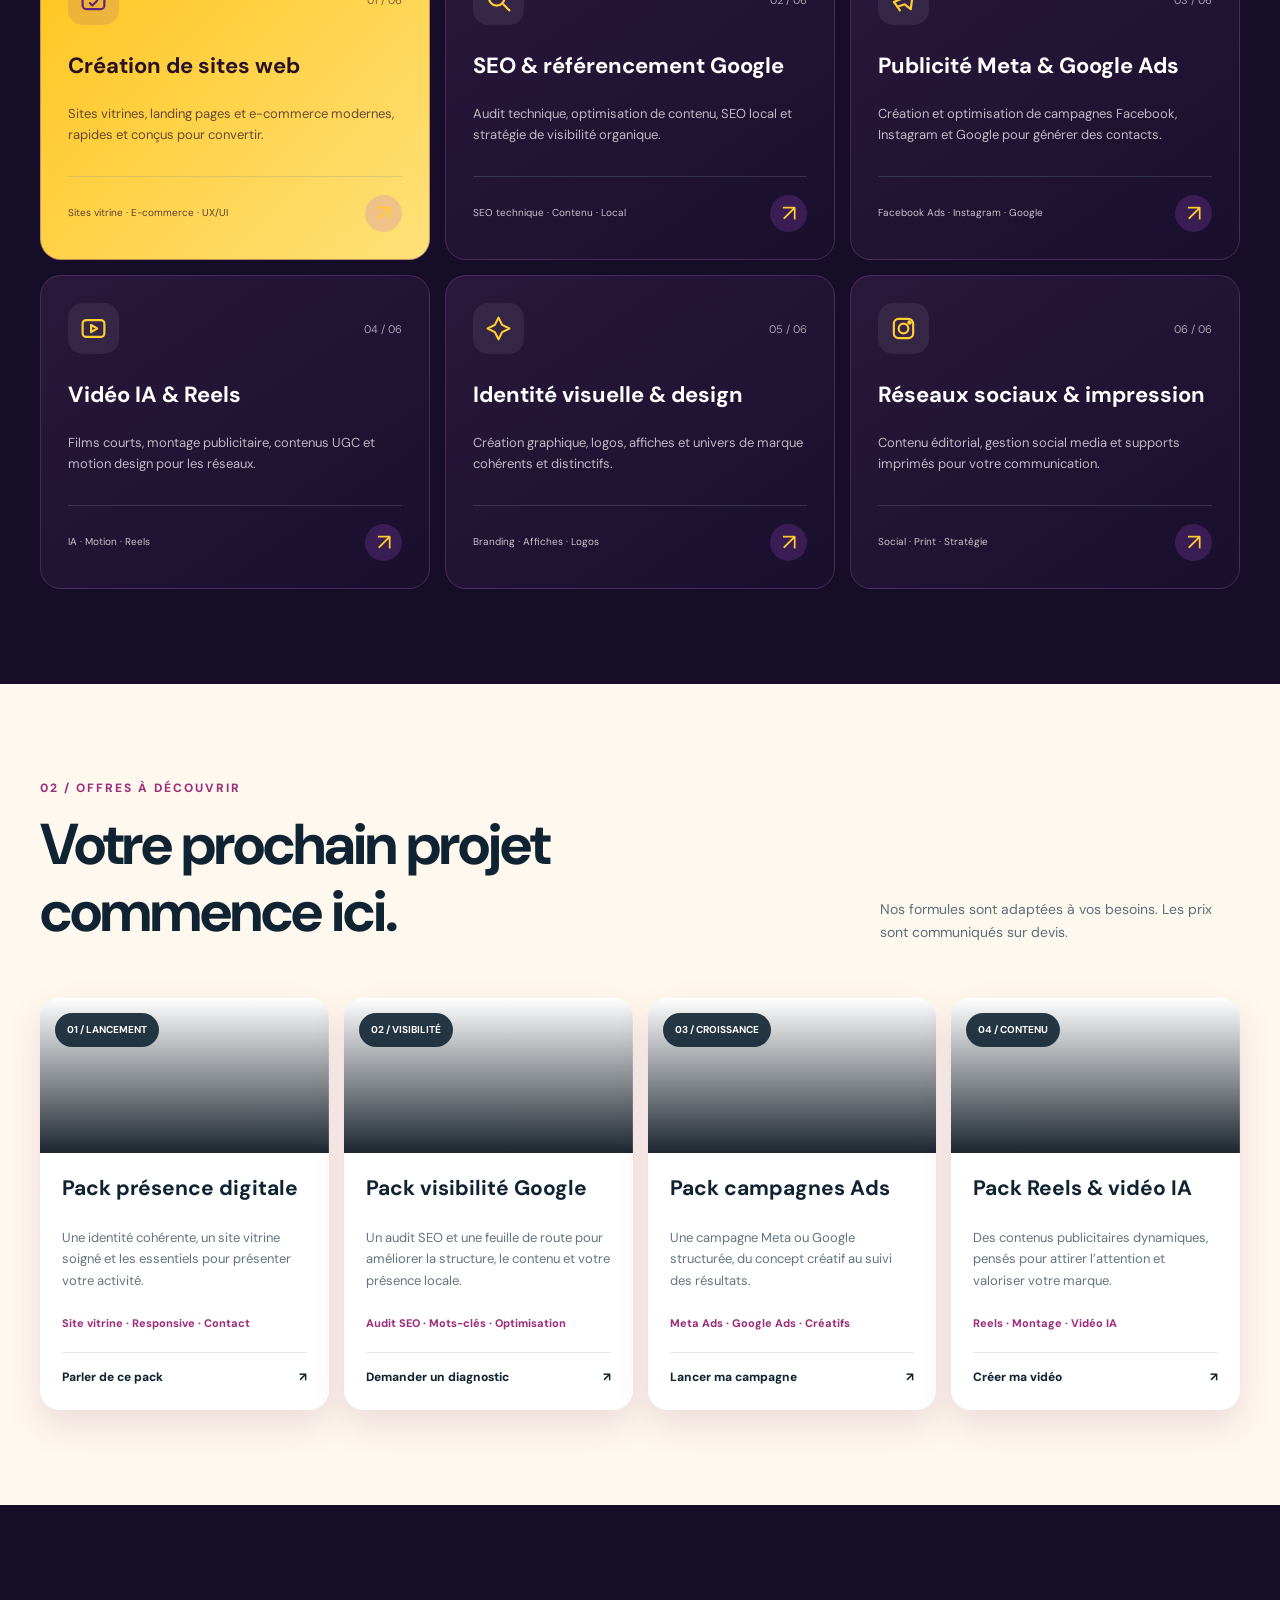
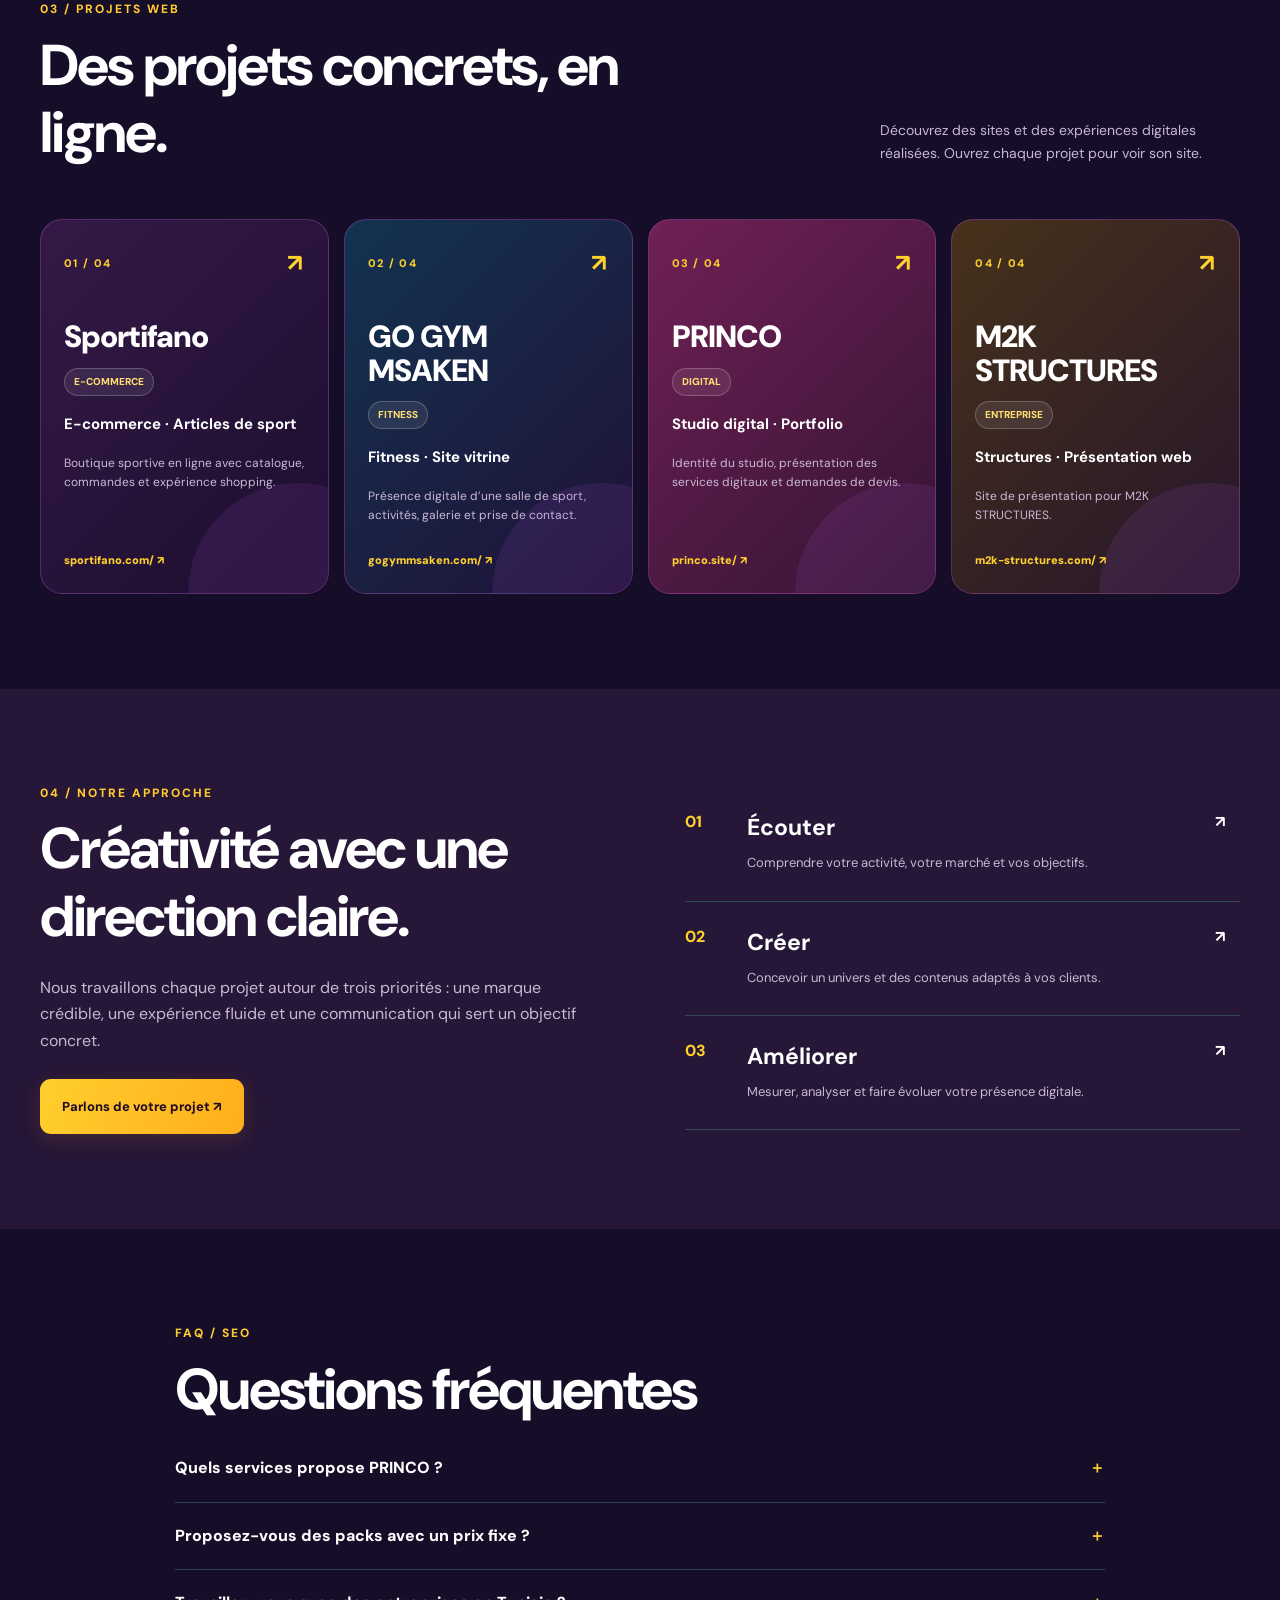
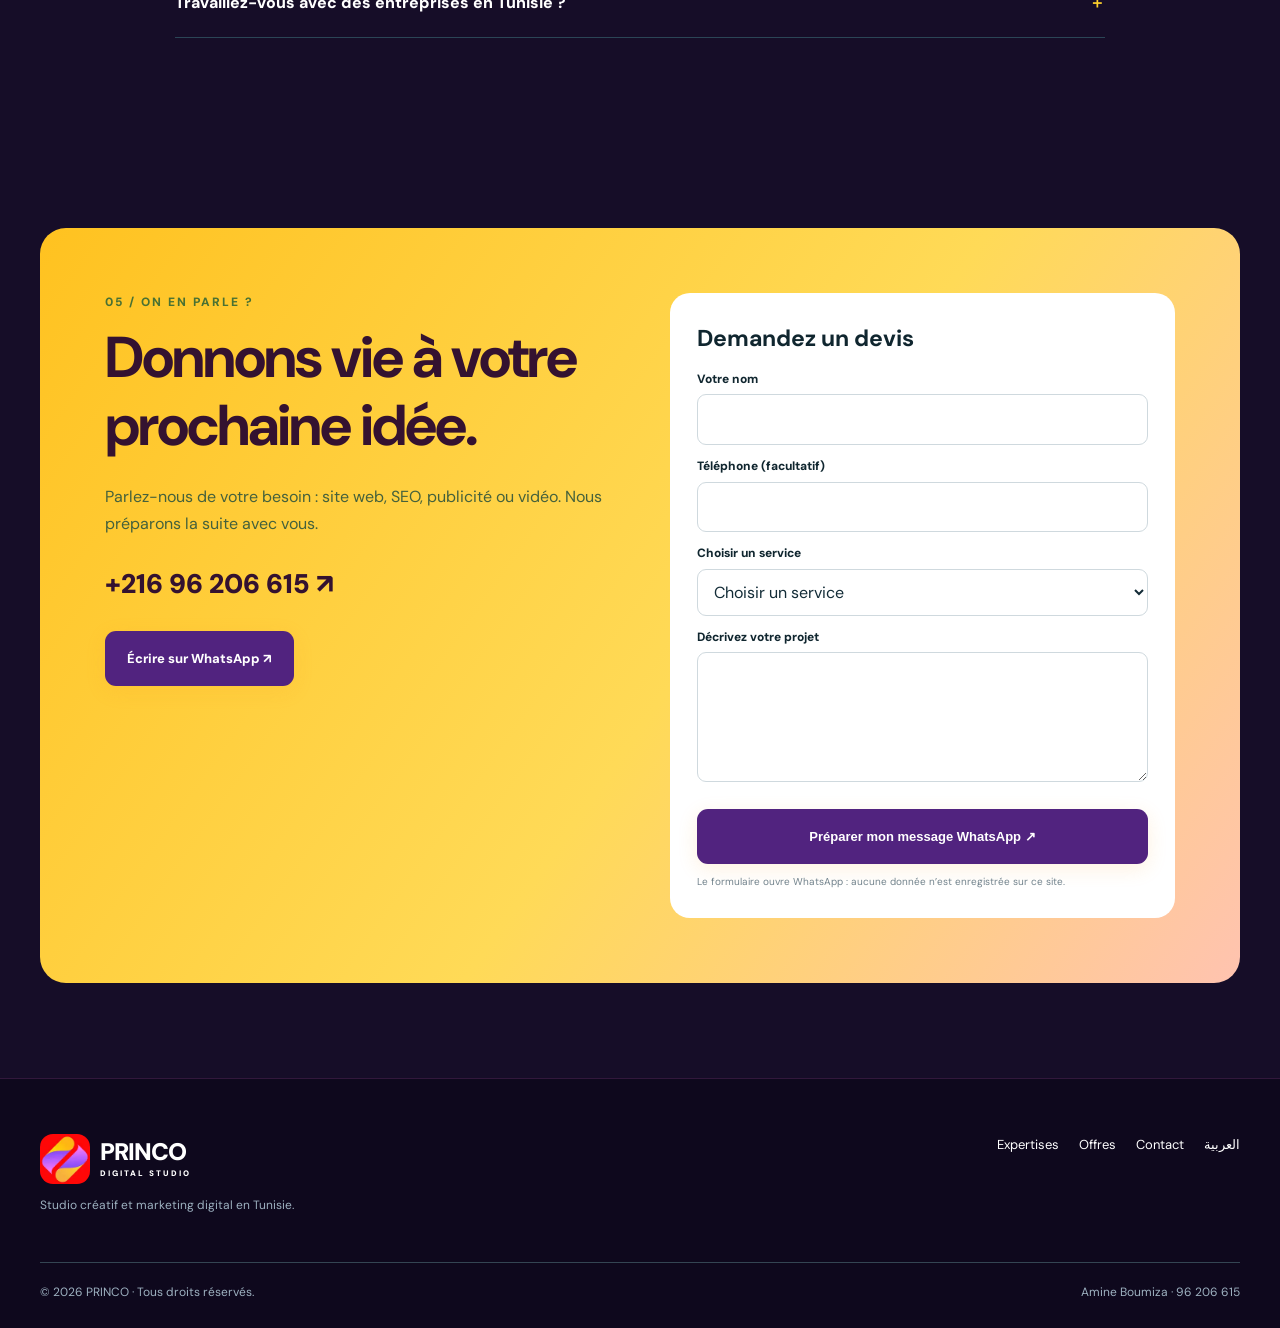
==== commit 7d8df094: "Apply original PRINCO logo, user cover, browser favicon and chatbot entry to index.html" ====
--- a/index.html
+++ b/index.html
@@ -1 +1 @@
-<!doctype html><html lang="fr" dir="ltr"><head><meta charset="UTF-8"><meta name="viewport" content="width=device-width, initial-scale=1"><meta name="theme-color" content="#081522"><title>PRINCO | Agence marketing digital en Tunisie — SEO, Sites Web, Publicité &amp; Vidéo IA</title><meta name="description" content="PRINCO, agence marketing digital en Tunisie : création de sites web professionnels, référencement SEO Google, Meta Ads, Google Ads, vidéos IA, branding et gestion des réseaux sociaux. Demandez votre devis."><meta name="robots" content="index,follow,max-image-preview:large"><link rel="canonical" href="https://www.princo.site/"><link rel="alternate" hreflang="fr-TN" href="https://www.princo.site/"><link rel="alternate" hreflang="ar-TN" href="https://www.princo.site/ar/"><link rel="alternate" hreflang="x-default" href="https://www.princo.site/"><meta property="og:type" content="website"><meta property="og:title" content="PRINCO | Agence marketing digital en Tunisie — SEO, Sites Web, Publicité &amp; Vidéo IA"><meta property="og:description" content="PRINCO, agence marketing digital en Tunisie : création de sites web professionnels, référencement SEO Google, Meta Ads, Google Ads, vidéos IA, branding et gestion des réseaux sociaux. Demandez votre devis."><meta property="og:url" content="https://www.princo.site/"><meta property="og:image" content="https://www.princo.site/princo-logo.svg.jpg"><meta property="og:image:alt" content="PRINCO Digital Studio — Tunisie"><meta name="twitter:card" content="summary_large_image"><meta name="twitter:image" content="https://www.princo.site/princo-logo.svg.jpg"><link rel="icon" href="favicon.svg" type="image/svg+xml"><link rel="preconnect" href="https://images.unsplash.com"><link rel="preconnect" href="https://fonts.googleapis.com"><link rel="preconnect" href="https://fonts.gstatic.com" crossorigin><link href="https://fonts.googleapis.com/css2?family=DM+Sans:wght@400;500;600;700;800&amp;family=Manrope:wght@400;600;700;800&amp;family=Tajawal:wght@400;500;600;700;800&amp;display=swap" rel="stylesheet"><link rel="stylesheet" href="style.css"><script type="application/ld+json">{"@context": "https://schema.org", "@type": "ProfessionalService", "name": "PRINCO Digital Studio", "url": "https://www.princo.site/", "telephone": "+21696206615", "logo": "https://www.princo.site/favicon.svg", "image": "https://www.princo.site/princo-logo.svg.jpg", "sameAs": ["https://www.princo.site/"], "areaServed": {"@type": "Country", "name": "Tunisia"}, "description": "PRINCO, agence marketing digital en Tunisie : création de sites web professionnels, référencement SEO Google, Meta Ads, Google Ads, vidéos IA, branding et gestion des réseaux sociaux. Demandez votre devis.", "availableLanguage": ["French", "Arabic"], "hasOfferCatalog": {"@type": "OfferCatalog", "name": "Services digitaux / خدمات رقمية", "itemListElement": [{"@type": "OfferCatalog", "name": "Création de sites web"}, {"@type": "OfferCatalog", "name": "SEO & référencement Google"}, {"@type": "OfferCatalog", "name": "Publicité Meta & Google Ads"}, {"@type": "OfferCatalog", "name": "Vidéo IA & Reels"}, {"@type": "OfferCatalog", "name": "Identité visuelle & design"}, {"@type": "OfferCatalog", "name": "Réseaux sociaux & impression"}]}}</script><script type="application/ld+json">{"@context": "https://schema.org", "@type": "FAQPage", "mainEntity": [{"@type": "Question", "name": "Quels services propose PRINCO ?", "acceptedAnswer": {"@type": "Answer", "text": "Nous proposons la création de sites web, le référencement SEO, les campagnes Meta et Google Ads, les vidéos IA, le design graphique et la communication sur les réseaux sociaux."}}, {"@type": "Question", "name": "Proposez-vous des packs avec un prix fixe ?", "acceptedAnswer": {"@type": "Answer", "text": "Les prestations sont personnalisées. Contactez-nous pour un devis adapté à votre projet, vos objectifs et votre budget."}}, {"@type": "Question", "name": "Travaillez-vous avec des entreprises en Tunisie ?", "acceptedAnswer": {"@type": "Answer", "text": "Oui, PRINCO s’adresse aux entreprises et aux marques qui souhaitent développer leur présence digitale en Tunisie."}}]}</script></head><body><header class="header" id="top"><div class="container header-inner"><a class="brand" href="#top" aria-label="PRINCO"><span class="brand-mark">P<span>✳</span></span><span class="brand-letter">PRINCO<small>DIGITAL STUDIO</small></span></a><button id="menuToggle" class="menu-toggle" aria-label="Menu" aria-expanded="false" aria-controls="mainNav"><svg viewBox="0 0 24 24" width="24" height="24" fill="none" stroke="currentColor" stroke-width="2" stroke-linecap="round" aria-hidden="true"><path d="M4 7h16M4 12h16M4 17h16"/></svg></button><nav class="nav" id="mainNav"><a href="#services" class="">Expertises</a><a href="#offres" class="">Offres</a><a href="#portfolio" class="">Projets</a><a href="#approche" class="">Pourquoi PRINCO</a><a href="#contact" class="nav-last">Contact ↗</a><a class="lang-toggle" href="/ar/" lang="ar" hreflang="ar-TN">العربية ◉</a></nav></div></header><main><section class="hero container"><div class="hero-main reveal"><div class="eyebrow"><i class="signal"></i> STUDIO DIGITAL INDÉPENDANT · TUNISIE</div><div class="hero-mini-label">DES IDÉES AUDACIEUSES. DES EXPÉRIENCES UTILES.</div><h1>Votre marque mérite<br><span class="outline-word">de faire</span> <em>la différence.</em></h1><p class="hero-desc">Des sites web remarquables, une visibilité Google maîtrisée et des campagnes créatives qui donnent envie de passer à l’action.</p><div class="hero-btns"><a class="btn btn-accent" href="#contact">Parlons de votre projet <span>↗</span></a><a class="btn btn-outline" href="#offres">Explorer nos offres <span>↘</span></a></div><div class="micro-stats"><div><strong>360°</strong><span>Solutions créatives</span></div><div><strong>SEO</strong><span>Stratégie de visibilité</span></div><div><strong>AI</strong><span>Création nouvelle génération</span></div></div></div><div class="hero-art reveal"><img src="https://images.unsplash.com/photo-1535223289827-42f1e9919769?auto=format&amp;fit=crop&amp;w=1000&amp;q=75" alt="Studio de création digitale, lumières et technologie" width="750" height="900" fetchpriority="high"><div class="hero-art-shade"></div><div class="art-sticker">PRINCO<br><small>CREATIVE LAB</small></div><div class="art-caption"><span class="dot"></span>De l’idée à l’impact.</div><div class="corner-glyph">✳</div></div><div class="hero-scroll">SCROLL TO EXPLORE <span>↓</span></div></section><div class="ticker" aria-label="STRATÉGIE  •  DESIGN  •  PERFORMANCE"><div class="ticker-inner">WEB DESIGN • SEO GOOGLE • META ADS • VIDÉO IA • BRANDING • CREATIVE STUDIO • WEB DESIGN • SEO GOOGLE • META ADS • VIDÉO IA • BRANDING • CREATIVE STUDIO • WEB DESIGN • SEO GOOGLE • META ADS • VIDÉO IA • BRANDING • CREATIVE STUDIO •</div></div><section class="section container" id="services"><div class="section-head reveal"><div><div class="section-kicker">01 / NOS EXPERTISES</div><h2>Une agence. Toutes les possibilités.</h2></div><p>De la première idée à la campagne : une équipe créative et des solutions digitales adaptées à votre projet.</p></div><div class="services-grid"><article class="service-card reveal"><div class="service-top"><span class="service-symbol"><svg viewBox="0 0 24 24" fill="none" stroke="currentColor" stroke-width="1.8" stroke-linecap="round" stroke-linejoin="round" aria-hidden="true"><rect x="3" y="4" width="18" height="16" rx="3"/><path d="M3 9h18M7 6.5h.01M10 6.5h.01M9 15l2 2 4-4"/></svg></span><span class="service-count">01 / 06</span></div><h3>Création de sites web</h3><p>Sites vitrines, landing pages et e-commerce modernes, rapides et conçus pour convertir.</p><div class="service-foot"><span>Sites vitrine · E-commerce · UX/UI</span><a href="#contact" aria-label="Création de sites web">↗</a></div></article><article class="service-card reveal"><div class="service-top"><span class="service-symbol"><svg viewBox="0 0 24 24" fill="none" stroke="currentColor" stroke-width="1.8" stroke-linecap="round" aria-hidden="true"><circle cx="10.5" cy="10.5" r="6.5"/><path d="m16 16 5 5"/></svg></span><span class="service-count">02 / 06</span></div><h3>SEO & référencement Google</h3><p>Audit technique, optimisation de contenu, SEO local et stratégie de visibilité organique.</p><div class="service-foot"><span>SEO technique · Contenu · Local</span><a href="#contact" aria-label="SEO &amp; référencement Google">↗</a></div></article><article class="service-card reveal"><div class="service-top"><span class="service-symbol"><svg viewBox="0 0 24 24" fill="none" stroke="currentColor" stroke-width="1.8" stroke-linecap="round" stroke-linejoin="round" aria-hidden="true"><path d="m4 14 12-5 4-4-2 15-5-4-6 2-3-4z"/><path d="m7 18 2 3"/></svg></span><span class="service-count">03 / 06</span></div><h3>Publicité Meta & Google Ads</h3><p>Création et optimisation de campagnes Facebook, Instagram et Google pour générer des contacts.</p><div class="service-foot"><span>Facebook Ads · Instagram · Google</span><a href="#contact" aria-label="Publicité Meta &amp; Google Ads">↗</a></div></article><article class="service-card reveal"><div class="service-top"><span class="service-symbol"><svg viewBox="0 0 24 24" fill="none" stroke="currentColor" stroke-width="1.8" stroke-linecap="round" stroke-linejoin="round" aria-hidden="true"><rect x="3" y="5" width="18" height="14" rx="3"/><path d="m10 9 5 3-5 3z"/></svg></span><span class="service-count">04 / 06</span></div><h3>Vidéo IA & Reels</h3><p>Films courts, montage publicitaire, contenus UGC et motion design pour les réseaux.</p><div class="service-foot"><span>IA · Motion · Reels</span><a href="#contact" aria-label="Vidéo IA &amp; Reels">↗</a></div></article><article class="service-card reveal"><div class="service-top"><span class="service-symbol"><svg viewBox="0 0 24 24" fill="none" stroke="currentColor" stroke-width="1.8" stroke-linecap="round" stroke-linejoin="round" aria-hidden="true"><path d="m12 3 3 6 6 3-6 3-3 6-3-6-6-3 6-3 3-6z"/></svg></span><span class="service-count">05 / 06</span></div><h3>Identité visuelle & design</h3><p>Création graphique, logos, affiches et univers de marque cohérents et distinctifs.</p><div class="service-foot"><span>Branding · Affiches · Logos</span><a href="#contact" aria-label="Identité visuelle &amp; design">↗</a></div></article><article class="service-card reveal"><div class="service-top"><span class="service-symbol"><svg viewBox="0 0 24 24" fill="none" stroke="currentColor" stroke-width="1.8" stroke-linecap="round" stroke-linejoin="round" aria-hidden="true"><rect x="4" y="4" width="16" height="16" rx="4"/><circle cx="12" cy="12" r="4"/><circle cx="17" cy="7" r="1" fill="currentColor"/></svg></span><span class="service-count">06 / 06</span></div><h3>Réseaux sociaux & impression</h3><p>Contenu éditorial, gestion social media et supports imprimés pour votre communication.</p><div class="service-foot"><span>Social · Print · Stratégie</span><a href="#contact" aria-label="Réseaux sociaux &amp; impression">↗</a></div></article></div></section><section class="section offers-block" id="offres"><div class="container"><div class="section-head reveal"><div><div class="section-kicker">02 / OFFRES À DÉCOUVRIR</div><h2>Votre prochain projet commence ici.</h2></div><p>Nos formules sont adaptées à vos besoins. Les prix sont communiqués sur devis.</p></div><div class="offers-grid"><article class="offer-card reveal"><div class="offer-image" style="background-image:linear-gradient(180deg,transparent,#07111be8),url(https://images.unsplash.com/photo-1460925895917-afdab827c52f?auto=format&amp;fit=crop&amp;w=750&amp;q=75)"><span class="offer-num">01 / LANCEMENT</span></div><div class="offer-body"><h3>Pack présence digitale</h3><p>Une identité cohérente, un site vitrine soigné et les essentiels pour présenter votre activité.</p><div class="offer-chip">Site vitrine · Responsive · Contact</div><a href="https://wa.me/21696206615?text=Bonjour%20PRINCO%2C%20je%20souhaite%20un%20devis%20pour%20%3A%20Pack%20pr%C3%A9sence%20digitale" target="_blank" rel="noopener noreferrer">Parler de ce pack <span>↗</span></a></div></article><article class="offer-card reveal"><div class="offer-image" style="background-image:linear-gradient(180deg,transparent,#07111be8),url(https://images.unsplash.com/photo-1551288049-bebda4e38f71?auto=format&amp;fit=crop&amp;w=750&amp;q=75)"><span class="offer-num">02 / VISIBILITÉ</span></div><div class="offer-body"><h3>Pack visibilité Google</h3><p>Un audit SEO et une feuille de route pour améliorer la structure, le contenu et votre présence locale.</p><div class="offer-chip">Audit SEO · Mots-clés · Optimisation</div><a href="https://wa.me/21696206615?text=Bonjour%20PRINCO%2C%20je%20souhaite%20un%20devis%20pour%20%3A%20Pack%20visibilit%C3%A9%20Google" target="_blank" rel="noopener noreferrer">Demander un diagnostic <span>↗</span></a></div></article><article class="offer-card reveal"><div class="offer-image" style="background-image:linear-gradient(180deg,transparent,#07111be8),url(https://images.unsplash.com/photo-1557838923-2985c318be48?auto=format&amp;fit=crop&amp;w=750&amp;q=75)"><span class="offer-num">03 / CROISSANCE</span></div><div class="offer-body"><h3>Pack campagnes Ads</h3><p>Une campagne Meta ou Google structurée, du concept créatif au suivi des résultats.</p><div class="offer-chip">Meta Ads · Google Ads · Créatifs</div><a href="https://wa.me/21696206615?text=Bonjour%20PRINCO%2C%20je%20souhaite%20un%20devis%20pour%20%3A%20Pack%20campagnes%20Ads" target="_blank" rel="noopener noreferrer">Lancer ma campagne <span>↗</span></a></div></article><article class="offer-card reveal"><div class="offer-image" style="background-image:linear-gradient(180deg,transparent,#07111be8),url(https://images.unsplash.com/photo-1536240478700-b869070f9279?auto=format&amp;fit=crop&amp;w=750&amp;q=75)"><span class="offer-num">04 / CONTENU</span></div><div class="offer-body"><h3>Pack Reels & vidéo IA</h3><p>Des contenus publicitaires dynamiques, pensés pour attirer l’attention et valoriser votre marque.</p><div class="offer-chip">Reels · Montage · Vidéo IA</div><a href="https://wa.me/21696206615?text=Bonjour%20PRINCO%2C%20je%20souhaite%20un%20devis%20pour%20%3A%20Pack%20Reels%20%26%20vid%C3%A9o%20IA" target="_blank" rel="noopener noreferrer">Créer ma vidéo <span>↗</span></a></div></article></div></div></section><section class="section container projects-section" id="portfolio"><div class="section-head reveal"><div><div class="section-kicker">03 / PROJETS WEB</div><h2>Des projets concrets, en ligne.</h2></div><p>Découvrez des sites et des expériences digitales réalisées. Ouvrez chaque projet pour voir son site.</p></div><div class="project-grid"><a class="project-card reveal" href="https://sportifano.com/" target="_blank" rel="noopener noreferrer" aria-label="Visiter Sportifano"><span class="project-top"><span class="project-index">01 / 04</span><span class="project-arrow" aria-hidden="true">↗</span></span><div class="project-brand">Sportifano</div><span class="project-tag">E-COMMERCE</span><h3>E-commerce · Articles de sport</h3><p>Boutique sportive en ligne avec catalogue, commandes et expérience shopping.</p><span class="project-url">sportifano.com/ ↗</span></a><a class="project-card reveal" href="https://gogymmsaken.com/" target="_blank" rel="noopener noreferrer" aria-label="Visiter GO GYM MSAKEN"><span class="project-top"><span class="project-index">02 / 04</span><span class="project-arrow" aria-hidden="true">↗</span></span><div class="project-brand">GO GYM MSAKEN</div><span class="project-tag">FITNESS</span><h3>Fitness · Site vitrine</h3><p>Présence digitale d’une salle de sport, activités, galerie et prise de contact.</p><span class="project-url">gogymmsaken.com/ ↗</span></a><a class="project-card reveal" href="https://princo.site/" target="_blank" rel="noopener noreferrer" aria-label="Visiter PRINCO"><span class="project-top"><span class="project-index">03 / 04</span><span class="project-arrow" aria-hidden="true">↗</span></span><div class="project-brand">PRINCO</div><span class="project-tag">DIGITAL</span><h3>Studio digital · Portfolio</h3><p>Identité du studio, présentation des services digitaux et demandes de devis.</p><span class="project-url">princo.site/ ↗</span></a><a class="project-card reveal" href="https://m2k-structures.com/" target="_blank" rel="noopener noreferrer" aria-label="Visiter M2K STRUCTURES"><span class="project-top"><span class="project-index">04 / 04</span><span class="project-arrow" aria-hidden="true">↗</span></span><div class="project-brand">M2K STRUCTURES</div><span class="project-tag">ENTREPRISE</span><h3>Structures · Présentation web</h3><p>Site de présentation pour M2K STRUCTURES.</p><span class="project-url">m2k-structures.com/ ↗</span></a></div></section><section class="section approach" id="approche"><div class="container approach-layout"><div class="approach-text reveal"><div class="section-kicker">04 / NOTRE APPROCHE</div><h2>Créativité avec une direction claire.</h2><p>Nous travaillons chaque projet autour de trois priorités : une marque crédible, une expérience fluide et une communication qui sert un objectif concret.</p><a class="btn btn-accent" href="#contact">Parlons de votre projet ↗</a></div><div class="steps"><div class="step reveal"><span>01</span><div><h3>Écouter</h3><p>Comprendre votre activité, votre marché et vos objectifs.</p></div><b>↗</b></div><div class="step reveal"><span>02</span><div><h3>Créer</h3><p>Concevoir un univers et des contenus adaptés à vos clients.</p></div><b>↗</b></div><div class="step reveal"><span>03</span><div><h3>Améliorer</h3><p>Mesurer, analyser et faire évoluer votre présence digitale.</p></div><b>↗</b></div></div></div></section><section class="section container faq" id="faq"><div class="section-kicker">FAQ / SEO</div><h2>Questions fréquentes</h2><details><summary>Quels services propose PRINCO ?<span>＋</span></summary><p>Nous proposons la création de sites web, le référencement SEO, les campagnes Meta et Google Ads, les vidéos IA, le design graphique et la communication sur les réseaux sociaux.</p></details><details><summary>Proposez-vous des packs avec un prix fixe ?<span>＋</span></summary><p>Les prestations sont personnalisées. Contactez-nous pour un devis adapté à votre projet, vos objectifs et votre budget.</p></details><details><summary>Travaillez-vous avec des entreprises en Tunisie ?<span>＋</span></summary><p>Oui, PRINCO s’adresse aux entreprises et aux marques qui souhaitent développer leur présence digitale en Tunisie.</p></details></section><section class="section container contact" id="contact"><div class="contact-layout"><div class="contact-copy reveal"><div class="section-kicker">05 / ON EN PARLE ?</div><h2>Donnons vie à votre prochaine idée.</h2><p>Parlez-nous de votre besoin : site web, SEO, publicité ou vidéo. Nous préparons la suite avec vous.</p><a class="phone" href="tel:+21696206615" dir="ltr">+216 96 206 615 ↗</a><a class="btn btn-accent" href="https://wa.me/21696206615" target="_blank" rel="noopener noreferrer">Écrire sur WhatsApp ↗</a></div><form id="contactForm" class="contact-form reveal"><h3>Demandez un devis</h3><label for="clientName">Votre nom</label><input id="clientName" name="name" required maxlength="100"><label for="clientPhone">Téléphone (facultatif)</label><input id="clientPhone" name="phone" type="tel" maxlength="25"><label for="clientService">Choisir un service</label><select id="clientService" name="service" required><option value="">Choisir un service</option><option>Création de sites web</option><option>SEO & référencement Google</option><option>Publicité Meta & Google Ads</option><option>Vidéo IA & Reels</option><option>Identité visuelle & design</option><option>Réseaux sociaux & impression</option></select><label for="clientMessage">Décrivez votre projet</label><textarea id="clientMessage" name="message" rows="4" maxlength="1800" required></textarea><button class="btn btn-accent submit" type="submit">Préparer mon message WhatsApp ↗</button><small>Le formulaire ouvre WhatsApp : aucune donnée n’est enregistrée sur ce site.</small></form></div></section></main><footer><div class="container footer-top"><div><a class="brand" href="#top"><span class="brand-mark">P<span>✳</span></span><span class="brand-letter">PRINCO<small>DIGITAL STUDIO</small></span></a><p>Studio créatif et marketing digital en Tunisie.</p></div><div class="footer-links"><a href="#services">Expertises</a><a href="#offres">Offres</a><a href="#contact">Contact</a><a href="/ar/">العربية</a></div></div><div class="container footer-bottom"><span>© 2026 PRINCO · Tous droits réservés.</span><span>Amine Boumiza · <a href="tel:+21696206615">96 206 615</a></span></div></footer><a class="wa-floating" aria-label="WhatsApp PRINCO" href="https://wa.me/21696206615" target="_blank" rel="noopener noreferrer"><svg viewBox="0 0 24 24" width="28" height="28" fill="none" stroke="currentColor" stroke-width="1.7" stroke-linecap="round" stroke-linejoin="round" aria-hidden="true"><path d="M20 11.7a8 8 0 0 1-11.7 7.1L3 21l2.2-5.3A8 8 0 1 1 20 11.7Z"/><path d="M8.2 8.4c.4 3.3 3.1 6 6.5 6.4l1.5-1.4 1.5 1-.3 2.1C11 18.1 5.9 13 7.5 6.6l2-.3 1.1 1.6z"/></svg></a><script src="script.js" defer></script><script src="chatbot.js" defer></script></body></html>+<!doctype html><html lang="fr" dir="ltr"><head><meta charset="UTF-8"><meta name="viewport" content="width=device-width, initial-scale=1"><meta name="theme-color" content="#081522"><title>PRINCO | Agence marketing digital en Tunisie — SEO, Sites Web, Publicité &amp; Vidéo IA</title><meta name="description" content="PRINCO, agence marketing digital en Tunisie : création de sites web professionnels, référencement SEO Google, Meta Ads, Google Ads, vidéos IA, branding et gestion des réseaux sociaux. Demandez votre devis."><meta name="robots" content="index,follow,max-image-preview:large"><link rel="canonical" href="https://www.princo.site/"><link rel="alternate" hreflang="fr-TN" href="https://www.princo.site/"><link rel="alternate" hreflang="ar-TN" href="https://www.princo.site/ar/"><link rel="alternate" hreflang="x-default" href="https://www.princo.site/"><meta property="og:type" content="website"><meta property="og:title" content="PRINCO | Agence marketing digital en Tunisie — SEO, Sites Web, Publicité &amp; Vidéo IA"><meta property="og:description" content="PRINCO, agence marketing digital en Tunisie : création de sites web professionnels, référencement SEO Google, Meta Ads, Google Ads, vidéos IA, branding et gestion des réseaux sociaux. Demandez votre devis."><meta property="og:url" content="https://www.princo.site/"><meta property="og:image" content="https://www.princo.site/assets/princo-cover-portrait.webp"><meta property="og:image:alt" content="PRINCO Digital Studio — Tunisie"><meta name="twitter:card" content="summary_large_image"><meta name="twitter:image" content="https://www.princo.site/assets/princo-cover-portrait.webp"><link rel="icon" href="assets/princo-favicon.png" sizes="48x48" type="image/png"><link rel="shortcut icon" href="assets/princo-favicon.png"><link rel="preconnect" href="https://images.unsplash.com"><link rel="preconnect" href="https://fonts.googleapis.com"><link rel="preconnect" href="https://fonts.gstatic.com" crossorigin><link href="https://fonts.googleapis.com/css2?family=DM+Sans:wght@400;500;600;700;800&amp;family=Manrope:wght@400;600;700;800&amp;family=Tajawal:wght@400;500;600;700;800&amp;display=swap" rel="stylesheet"><link rel="stylesheet" href="style.css"><link rel="stylesheet" href="chatbot.css"><script type="application/ld+json">{"@context": "https://schema.org", "@type": "ProfessionalService", "name": "PRINCO Digital Studio", "url": "https://www.princo.site/", "telephone": "+21696206615", "logo": "https://www.princo.site/assets/princo-favicon.png", "image": "https://www.princo.site/assets/princo-cover-portrait.webp", "sameAs": ["https://www.princo.site/"], "areaServed": {"@type": "Country", "name": "Tunisia"}, "description": "PRINCO, agence marketing digital en Tunisie : création de sites web professionnels, référencement SEO Google, Meta Ads, Google Ads, vidéos IA, branding et gestion des réseaux sociaux. Demandez votre devis.", "availableLanguage": ["French", "Arabic", "English"], "hasOfferCatalog": {"@type": "OfferCatalog", "name": "Services digitaux / خدمات رقمية", "itemListElement": [{"@type": "OfferCatalog", "name": "Création de sites web"}, {"@type": "OfferCatalog", "name": "SEO & référencement Google"}, {"@type": "OfferCatalog", "name": "Publicité Meta & Google Ads"}, {"@type": "OfferCatalog", "name": "Vidéo IA & Reels"}, {"@type": "OfferCatalog", "name": "Identité visuelle & design"}, {"@type": "OfferCatalog", "name": "Réseaux sociaux & impression"}]}}</script><script type="application/ld+json">{"@context": "https://schema.org", "@type": "FAQPage", "mainEntity": [{"@type": "Question", "name": "Quels services propose PRINCO ?", "acceptedAnswer": {"@type": "Answer", "text": "Nous proposons la création de sites web, le référencement SEO, les campagnes Meta et Google Ads, les vidéos IA, le design graphique et la communication sur les réseaux sociaux."}}, {"@type": "Question", "name": "Proposez-vous des packs avec un prix fixe ?", "acceptedAnswer": {"@type": "Answer", "text": "Les prestations sont personnalisées. Contactez-nous pour un devis adapté à votre projet, vos objectifs et votre budget."}}, {"@type": "Question", "name": "Travaillez-vous avec des entreprises en Tunisie ?", "acceptedAnswer": {"@type": "Answer", "text": "Oui, PRINCO s’adresse aux entreprises et aux marques qui souhaitent développer leur présence digitale en Tunisie."}}]}</script></head><body><header class="header" id="top"><div class="container header-inner"><a class="brand" href="#top" aria-label="PRINCO"><span class="brand-mark"><img src="assets/princo-original-logo.webp" alt="" width="50" height="50"></span><span class="brand-letter">PRINCO<small>DIGITAL STUDIO</small></span></a><button id="menuToggle" class="menu-toggle" aria-label="Menu" aria-expanded="false" aria-controls="mainNav"><svg viewBox="0 0 24 24" width="24" height="24" fill="none" stroke="currentColor" stroke-width="2" stroke-linecap="round" aria-hidden="true"><path d="M4 7h16M4 12h16M4 17h16"/></svg></button><nav class="nav" id="mainNav"><a href="#services" class="">Expertises</a><a href="#offres" class="">Offres</a><a href="#portfolio" class="">Projets</a><a href="#approche" class="">Pourquoi PRINCO</a><a href="#contact" class="nav-last">Contact ↗</a><a class="lang-toggle" href="/ar/" lang="ar" hreflang="ar-TN">العربية ◉</a></nav></div></header><main><section class="hero container"><div class="hero-main reveal"><div class="eyebrow"><i class="signal"></i> AGENCE MARKETING DIGITAL EN TUNISIE · SITES WEB · SEO · ADS</div><div class="hero-mini-label">DES IDÉES AUDACIEUSES. DES EXPÉRIENCES UTILES.</div><h1>Votre marque mérite<br><span class="outline-word">de faire</span> <em>la différence.</em></h1><p class="hero-desc">Des sites web remarquables, une visibilité Google maîtrisée et des campagnes créatives qui donnent envie de passer à l’action.</p><div class="hero-btns"><a class="btn btn-accent" href="#contact">Parlons de votre projet <span>↗</span></a><a class="btn btn-outline" href="#offres">Explorer nos offres <span>↘</span></a></div><div class="micro-stats"><div><strong>360°</strong><span>Solutions créatives</span></div><div><strong>SEO</strong><span>Stratégie de visibilité</span></div><div><strong>AI</strong><span>Création nouvelle génération</span></div></div></div><div class="hero-art reveal"><img src="assets/princo-cover-portrait.webp" alt="PRINCO digital marketing — portrait et créativité" width="750" height="900" fetchpriority="high"><div class="hero-art-shade"></div><div class="art-sticker">PRINCO<br><small>CREATIVE LAB</small></div><div class="art-caption"><span class="dot"></span>De l’idée à l’impact.</div><div class="corner-glyph">✳</div></div><div class="hero-scroll">SCROLL TO EXPLORE <span>↓</span></div></section><div class="ticker" aria-label="STRATÉGIE  •  DESIGN  •  PERFORMANCE"><div class="ticker-inner">WEB DESIGN • SEO GOOGLE • META ADS • VIDÉO IA • BRANDING • CREATIVE STUDIO • WEB DESIGN • SEO GOOGLE • META ADS • VIDÉO IA • BRANDING • CREATIVE STUDIO • WEB DESIGN • SEO GOOGLE • META ADS • VIDÉO IA • BRANDING • CREATIVE STUDIO •</div></div><section class="princo-assistant-feature container" aria-label="Assistant PRINCO"><div class="princo-assistant-banner"><div><small>PRINCO DIGITAL ASSISTANT · 4 LANGUES</small><h2>Votre projet commence par une conversation.</h2><p>Sites web, sponsoring, SEO, design et tarifs indicatifs. Français, arabe, tunisien et anglais.</p></div><button type="button" data-open-princo-chat>Parler à notre assistant ↗</button></div></section><section class="section container" id="services"><div class="section-head reveal"><div><div class="section-kicker">01 / NOS EXPERTISES</div><h2>Une agence. Toutes les possibilités.</h2></div><p>De la première idée à la campagne : une équipe créative et des solutions digitales adaptées à votre projet.</p></div><div class="services-grid"><article class="service-card reveal"><div class="service-top"><span class="service-symbol"><svg viewBox="0 0 24 24" fill="none" stroke="currentColor" stroke-width="1.8" stroke-linecap="round" stroke-linejoin="round" aria-hidden="true"><rect x="3" y="4" width="18" height="16" rx="3"/><path d="M3 9h18M7 6.5h.01M10 6.5h.01M9 15l2 2 4-4"/></svg></span><span class="service-count">01 / 06</span></div><h3>Création de sites web</h3><p>Sites vitrines, landing pages et e-commerce modernes, rapides et conçus pour convertir.</p><div class="service-foot"><span>Sites vitrine · E-commerce · UX/UI</span><a href="#contact" aria-label="Création de sites web">↗</a></div></article><article class="service-card reveal"><div class="service-top"><span class="service-symbol"><svg viewBox="0 0 24 24" fill="none" stroke="currentColor" stroke-width="1.8" stroke-linecap="round" aria-hidden="true"><circle cx="10.5" cy="10.5" r="6.5"/><path d="m16 16 5 5"/></svg></span><span class="service-count">02 / 06</span></div><h3>SEO & référencement Google</h3><p>Audit technique, optimisation de contenu, SEO local et stratégie de visibilité organique.</p><div class="service-foot"><span>SEO technique · Contenu · Local</span><a href="#contact" aria-label="SEO &amp; référencement Google">↗</a></div></article><article class="service-card reveal"><div class="service-top"><span class="service-symbol"><svg viewBox="0 0 24 24" fill="none" stroke="currentColor" stroke-width="1.8" stroke-linecap="round" stroke-linejoin="round" aria-hidden="true"><path d="m4 14 12-5 4-4-2 15-5-4-6 2-3-4z"/><path d="m7 18 2 3"/></svg></span><span class="service-count">03 / 06</span></div><h3>Publicité Meta & Google Ads</h3><p>Création et optimisation de campagnes Facebook, Instagram et Google pour générer des contacts.</p><div class="service-foot"><span>Facebook Ads · Instagram · Google</span><a href="#contact" aria-label="Publicité Meta &amp; Google Ads">↗</a></div></article><article class="service-card reveal"><div class="service-top"><span class="service-symbol"><svg viewBox="0 0 24 24" fill="none" stroke="currentColor" stroke-width="1.8" stroke-linecap="round" stroke-linejoin="round" aria-hidden="true"><rect x="3" y="5" width="18" height="14" rx="3"/><path d="m10 9 5 3-5 3z"/></svg></span><span class="service-count">04 / 06</span></div><h3>Vidéo IA & Reels</h3><p>Films courts, montage publicitaire, contenus UGC et motion design pour les réseaux.</p><div class="service-foot"><span>IA · Motion · Reels</span><a href="#contact" aria-label="Vidéo IA &amp; Reels">↗</a></div></article><article class="service-card reveal"><div class="service-top"><span class="service-symbol"><svg viewBox="0 0 24 24" fill="none" stroke="currentColor" stroke-width="1.8" stroke-linecap="round" stroke-linejoin="round" aria-hidden="true"><path d="m12 3 3 6 6 3-6 3-3 6-3-6-6-3 6-3 3-6z"/></svg></span><span class="service-count">05 / 06</span></div><h3>Identité visuelle & design</h3><p>Création graphique, logos, affiches et univers de marque cohérents et distinctifs.</p><div class="service-foot"><span>Branding · Affiches · Logos</span><a href="#contact" aria-label="Identité visuelle &amp; design">↗</a></div></article><article class="service-card reveal"><div class="service-top"><span class="service-symbol"><svg viewBox="0 0 24 24" fill="none" stroke="currentColor" stroke-width="1.8" stroke-linecap="round" stroke-linejoin="round" aria-hidden="true"><rect x="4" y="4" width="16" height="16" rx="4"/><circle cx="12" cy="12" r="4"/><circle cx="17" cy="7" r="1" fill="currentColor"/></svg></span><span class="service-count">06 / 06</span></div><h3>Réseaux sociaux & impression</h3><p>Contenu éditorial, gestion social media et supports imprimés pour votre communication.</p><div class="service-foot"><span>Social · Print · Stratégie</span><a href="#contact" aria-label="Réseaux sociaux &amp; impression">↗</a></div></article></div></section><section class="section offers-block" id="offres"><div class="container"><div class="section-head reveal"><div><div class="section-kicker">02 / OFFRES À DÉCOUVRIR</div><h2>Votre prochain projet commence ici.</h2></div><p>Nos formules sont adaptées à vos besoins. Les prix sont communiqués sur devis.</p></div><div class="offers-grid"><article class="offer-card reveal"><div class="offer-image" style="background-image:linear-gradient(180deg,transparent,#07111be8),url(https://images.unsplash.com/photo-1460925895917-afdab827c52f?auto=format&amp;fit=crop&amp;w=750&amp;q=75)"><span class="offer-num">01 / LANCEMENT</span></div><div class="offer-body"><h3>Pack présence digitale</h3><p>Une identité cohérente, un site vitrine soigné et les essentiels pour présenter votre activité.</p><div class="offer-chip">Site vitrine · Responsive · Contact</div><a href="https://wa.me/21696206615?text=Bonjour%20PRINCO%2C%20je%20souhaite%20un%20devis%20pour%20%3A%20Pack%20pr%C3%A9sence%20digitale" target="_blank" rel="noopener noreferrer">Parler de ce pack <span>↗</span></a></div></article><article class="offer-card reveal"><div class="offer-image" style="background-image:linear-gradient(180deg,transparent,#07111be8),url(https://images.unsplash.com/photo-1551288049-bebda4e38f71?auto=format&amp;fit=crop&amp;w=750&amp;q=75)"><span class="offer-num">02 / VISIBILITÉ</span></div><div class="offer-body"><h3>Pack visibilité Google</h3><p>Un audit SEO et une feuille de route pour améliorer la structure, le contenu et votre présence locale.</p><div class="offer-chip">Audit SEO · Mots-clés · Optimisation</div><a href="https://wa.me/21696206615?text=Bonjour%20PRINCO%2C%20je%20souhaite%20un%20devis%20pour%20%3A%20Pack%20visibilit%C3%A9%20Google" target="_blank" rel="noopener noreferrer">Demander un diagnostic <span>↗</span></a></div></article><article class="offer-card reveal"><div class="offer-image" style="background-image:linear-gradient(180deg,transparent,#07111be8),url(https://images.unsplash.com/photo-1557838923-2985c318be48?auto=format&amp;fit=crop&amp;w=750&amp;q=75)"><span class="offer-num">03 / CROISSANCE</span></div><div class="offer-body"><h3>Pack campagnes Ads</h3><p>Une campagne Meta ou Google structurée, du concept créatif au suivi des résultats.</p><div class="offer-chip">Meta Ads · Google Ads · Créatifs</div><a href="https://wa.me/21696206615?text=Bonjour%20PRINCO%2C%20je%20souhaite%20un%20devis%20pour%20%3A%20Pack%20campagnes%20Ads" target="_blank" rel="noopener noreferrer">Lancer ma campagne <span>↗</span></a></div></article><article class="offer-card reveal"><div class="offer-image" style="background-image:linear-gradient(180deg,transparent,#07111be8),url(https://images.unsplash.com/photo-1536240478700-b869070f9279?auto=format&amp;fit=crop&amp;w=750&amp;q=75)"><span class="offer-num">04 / CONTENU</span></div><div class="offer-body"><h3>Pack Reels & vidéo IA</h3><p>Des contenus publicitaires dynamiques, pensés pour attirer l’attention et valoriser votre marque.</p><div class="offer-chip">Reels · Montage · Vidéo IA</div><a href="https://wa.me/21696206615?text=Bonjour%20PRINCO%2C%20je%20souhaite%20un%20devis%20pour%20%3A%20Pack%20Reels%20%26%20vid%C3%A9o%20IA" target="_blank" rel="noopener noreferrer">Créer ma vidéo <span>↗</span></a></div></article></div></div></section><section class="section container projects-section" id="portfolio"><div class="section-head reveal"><div><div class="section-kicker">03 / PROJETS WEB</div><h2>Des projets concrets, en ligne.</h2></div><p>Découvrez des sites et des expériences digitales réalisées. Ouvrez chaque projet pour voir son site.</p></div><div class="project-grid"><a class="project-card reveal" href="https://sportifano.com/" target="_blank" rel="noopener noreferrer" aria-label="Visiter Sportifano"><span class="project-top"><span class="project-index">01 / 04</span><span class="project-arrow" aria-hidden="true">↗</span></span><div class="project-brand">Sportifano</div><span class="project-tag">E-COMMERCE</span><h3>E-commerce · Articles de sport</h3><p>Boutique sportive en ligne avec catalogue, commandes et expérience shopping.</p><span class="project-url">sportifano.com/ ↗</span></a><a class="project-card reveal" href="https://gogymmsaken.com/" target="_blank" rel="noopener noreferrer" aria-label="Visiter GO GYM MSAKEN"><span class="project-top"><span class="project-index">02 / 04</span><span class="project-arrow" aria-hidden="true">↗</span></span><div class="project-brand">GO GYM MSAKEN</div><span class="project-tag">FITNESS</span><h3>Fitness · Site vitrine</h3><p>Présence digitale d’une salle de sport, activités, galerie et prise de contact.</p><span class="project-url">gogymmsaken.com/ ↗</span></a><a class="project-card reveal" href="https://princo.site/" target="_blank" rel="noopener noreferrer" aria-label="Visiter PRINCO"><span class="project-top"><span class="project-index">03 / 04</span><span class="project-arrow" aria-hidden="true">↗</span></span><div class="project-brand">PRINCO</div><span class="project-tag">DIGITAL</span><h3>Studio digital · Portfolio</h3><p>Identité du studio, présentation des services digitaux et demandes de devis.</p><span class="project-url">princo.site/ ↗</span></a><a class="project-card reveal" href="https://m2k-structures.com/" target="_blank" rel="noopener noreferrer" aria-label="Visiter M2K STRUCTURES"><span class="project-top"><span class="project-index">04 / 04</span><span class="project-arrow" aria-hidden="true">↗</span></span><div class="project-brand">M2K STRUCTURES</div><span class="project-tag">ENTREPRISE</span><h3>Structures · Présentation web</h3><p>Site de présentation pour M2K STRUCTURES.</p><span class="project-url">m2k-structures.com/ ↗</span></a></div></section><section class="section approach" id="approche"><div class="container approach-layout"><div class="approach-text reveal"><div class="section-kicker">04 / NOTRE APPROCHE</div><h2>Créativité avec une direction claire.</h2><p>Nous travaillons chaque projet autour de trois priorités : une marque crédible, une expérience fluide et une communication qui sert un objectif concret.</p><a class="btn btn-accent" href="#contact">Parlons de votre projet ↗</a></div><div class="steps"><div class="step reveal"><span>01</span><div><h3>Écouter</h3><p>Comprendre votre activité, votre marché et vos objectifs.</p></div><b>↗</b></div><div class="step reveal"><span>02</span><div><h3>Créer</h3><p>Concevoir un univers et des contenus adaptés à vos clients.</p></div><b>↗</b></div><div class="step reveal"><span>03</span><div><h3>Améliorer</h3><p>Mesurer, analyser et faire évoluer votre présence digitale.</p></div><b>↗</b></div></div></div></section><section class="section container faq" id="faq"><div class="section-kicker">FAQ / SEO</div><h2>Questions fréquentes</h2><details><summary>Quels services propose PRINCO ?<span>＋</span></summary><p>Nous proposons la création de sites web, le référencement SEO, les campagnes Meta et Google Ads, les vidéos IA, le design graphique et la communication sur les réseaux sociaux.</p></details><details><summary>Proposez-vous des packs avec un prix fixe ?<span>＋</span></summary><p>Les prestations sont personnalisées. Contactez-nous pour un devis adapté à votre projet, vos objectifs et votre budget.</p></details><details><summary>Travaillez-vous avec des entreprises en Tunisie ?<span>＋</span></summary><p>Oui, PRINCO s’adresse aux entreprises et aux marques qui souhaitent développer leur présence digitale en Tunisie.</p></details></section><section class="section container contact" id="contact"><div class="contact-layout"><div class="contact-copy reveal"><div class="section-kicker">05 / ON EN PARLE ?</div><h2>Donnons vie à votre prochaine idée.</h2><p>Parlez-nous de votre besoin : site web, SEO, publicité ou vidéo. Nous préparons la suite avec vous.</p><a class="phone" href="tel:+21696206615" dir="ltr">+216 96 206 615 ↗</a><a class="btn btn-accent" href="https://wa.me/21696206615" target="_blank" rel="noopener noreferrer">Écrire sur WhatsApp ↗</a></div><form id="contactForm" class="contact-form reveal"><h3>Demandez un devis</h3><label for="clientName">Votre nom</label><input id="clientName" name="name" required maxlength="100"><label for="clientPhone">Téléphone (facultatif)</label><input id="clientPhone" name="phone" type="tel" maxlength="25"><label for="clientService">Choisir un service</label><select id="clientService" name="service" required><option value="">Choisir un service</option><option>Création de sites web</option><option>SEO & référencement Google</option><option>Publicité Meta & Google Ads</option><option>Vidéo IA & Reels</option><option>Identité visuelle & design</option><option>Réseaux sociaux & impression</option></select><label for="clientMessage">Décrivez votre projet</label><textarea id="clientMessage" name="message" rows="4" maxlength="1800" required></textarea><button class="btn btn-accent submit" type="submit">Préparer mon message WhatsApp ↗</button><small>Le formulaire ouvre WhatsApp : aucune donnée n’est enregistrée sur ce site.</small></form></div></section></main><footer><div class="container footer-top"><div><a class="brand" href="#top"><span class="brand-mark"><img src="assets/princo-original-logo.webp" alt="" width="50" height="50"></span><span class="brand-letter">PRINCO<small>DIGITAL STUDIO</small></span></a><p>Studio créatif et marketing digital en Tunisie.</p></div><div class="footer-links"><a href="#services">Expertises</a><a href="#offres">Offres</a><a href="#contact">Contact</a><a href="/ar/">العربية</a></div></div><div class="container footer-bottom"><span>© 2026 PRINCO · Tous droits réservés.</span><span>Amine Boumiza · <a href="tel:+21696206615">96 206 615</a></span></div></footer><a class="wa-floating" aria-label="WhatsApp PRINCO" href="https://wa.me/21696206615" target="_blank" rel="noopener noreferrer"><svg viewBox="0 0 24 24" width="28" height="28" fill="none" stroke="currentColor" stroke-width="1.7" stroke-linecap="round" stroke-linejoin="round" aria-hidden="true"><path d="M20 11.7a8 8 0 0 1-11.7 7.1L3 21l2.2-5.3A8 8 0 1 1 20 11.7Z"/><path d="M8.2 8.4c.4 3.3 3.1 6 6.5 6.4l1.5-1.4 1.5 1-.3 2.1C11 18.1 5.9 13 7.5 6.6l2-.3 1.1 1.6z"/></svg></a><script src="script.js" defer></script><script src="chatbot.js" defer></script></body></html>
--- a/style.css
+++ b/style.css
@@ -1 +1,64 @@
 :root{--dark:#081521;--dark2:#112535;--lime:#d0ff71;--muted:#a7bac7}*{box-sizing:border-box}html{scroll-behavior:smooth}body{background:var(--dark);color:white;margin:0;font:16px/1.65 'DM Sans',Arial,sans-serif}html[dir=rtl] body{font-family:Tajawal,Arial,sans-serif}a{color:inherit;text-decoration:none}img{max-width:100%;display:block}.container{width:min(1200px,calc(100% - 36px));margin:auto}.header{position:sticky;top:0;background:#081521f5;backdrop-filter:blur(18px);z-index:50;border-bottom:1px solid #ffffff16}.header-inner{min-height:78px;display:flex;align-items:center;justify-content:space-between;gap:25px}.brand{display:flex;align-items:center;gap:10px}.brand-mark{display:grid;place-items:center;background:var(--lime);color:#0b1b25;width:43px;height:43px;border-radius:12px;font-size:28px;font-weight:900;position:relative}.brand-mark span{font-size:9px;position:absolute;top:1px;right:4px}.brand-letter{font-size:24px;line-height:1;font-weight:900;letter-spacing:-1px}.brand-letter small{display:block;font-size:8px;letter-spacing:2px;margin-top:5px}.nav{display:flex;align-items:center;gap:20px}.nav a{font-weight:700;font-size:13px}.nav a:hover{color:var(--lime)}.nav-last{background:var(--lime);color:var(--dark)!important;padding:12px 18px;border-radius:40px}.lang-toggle{border:1px solid #647989;padding:10px 13px;border-radius:40px}.menu-toggle{display:none;background:none;color:white;border:0;font-size:27px}.hero{padding-top:75px;padding-bottom:85px;min-height:670px;display:grid;grid-template-columns:1.1fr .9fr;gap:45px;align-items:center;position:relative}.eyebrow{display:inline-flex;gap:12px;align-items:center;color:var(--lime);font-size:11px;letter-spacing:2px;font-weight:800;border:1px solid #415b50;background:#173029;padding:10px 16px;border-radius:35px}.signal,.dot{height:8px;width:8px;border-radius:50%;background:var(--lime);display:inline-block;flex-shrink:0}.hero-mini-label,.section-kicker{color:var(--lime);font-weight:800;letter-spacing:2px;font-size:12px}.hero-mini-label{margin-top:39px}.hero h1{font-size:clamp(50px,6vw,90px);letter-spacing:-4px;line-height:1.08;margin:13px 0 23px}.hero h1 em{font-style:normal;color:var(--lime)}.outline-word{color:transparent;-webkit-text-stroke:1px #d9e5e5}.hero-desc{font-size:17px;max-width:550px;color:var(--muted)}.hero-btns{display:flex;gap:12px;flex-wrap:wrap;margin-top:28px}.btn{display:inline-flex;align-items:center;justify-content:center;gap:20px;padding:15px 22px;min-height:55px;border:0;border-radius:11px;font-weight:800;font-size:13px;cursor:pointer;transition:transform .2s}.btn:hover{transform:translateY(-3px)}.btn-accent{background:var(--lime);color:#0c1c24}.btn-outline{border:1px solid #566b79;background:#182c3c;color:white}.micro-stats{display:flex;gap:28px;margin-top:48px;border-top:1px solid #354b5a;padding-top:22px}.micro-stats div{max-width:135px}.micro-stats strong{display:block;font-size:23px}.micro-stats span{font-size:11px;color:var(--muted)}.hero-art{height:520px;position:relative;border-radius:25px;overflow:hidden;background:#345063;box-shadow:0 30px 60px #0005}.hero-art img{height:100%;width:100%;object-fit:cover}.hero-art-shade{position:absolute;inset:0;background:linear-gradient(transparent 35%,#04131ae8)}.art-sticker{position:absolute;top:25px;right:25px;background:var(--lime);color:#0a1a22;padding:17px;border-radius:15px;font-size:25px;line-height:1;font-weight:900}.art-sticker small{font-size:9px;letter-spacing:2px}.art-caption{position:absolute;bottom:25px;left:25px;font-size:20px;font-weight:800;display:flex;align-items:center;gap:12px}.corner-glyph{position:absolute;bottom:20px;right:25px;font-size:45px;color:var(--lime)}.hero-scroll{position:absolute;bottom:15px;font-size:10px;letter-spacing:2px;color:#829ead}.ticker{overflow:hidden;background:var(--lime);color:#11212b;transform:rotate(-1deg);margin-bottom:40px}.ticker-inner{white-space:nowrap;padding:14px;letter-spacing:2px;font-size:13px;font-weight:900;animation:marquee 35s linear infinite}@keyframes marquee{to{transform:translateX(-40%)}}.section{padding-block:95px;scroll-margin-top:80px}.section-head{display:flex;align-items:end;justify-content:space-between;gap:28px;margin-bottom:40px}.section-head h2,.approach h2,.contact h2,.faq h2{font-size:clamp(35px,4.5vw,58px);line-height:1.17;letter-spacing:-2px;max-width:700px;margin:12px 0}.section-head>p{max-width:360px;color:var(--muted);font-size:14px}.services-grid{display:grid;grid-template-columns:repeat(3,1fr);gap:15px}.service-card{background:linear-gradient(130deg,#142b3b,#0e1d2b);border:1px solid #294052;border-radius:21px;padding:27px;min-height:314px;display:flex;flex-direction:column;transition:transform .2s}.service-card:hover{transform:translateY(-7px)}.service-card:first-child{background:var(--lime);color:#10241f}.service-top{display:flex;align-items:center;justify-content:space-between}.service-symbol{font-size:35px}.service-count{font-size:11px;opacity:.6}.service-card h3{font-size:22px;line-height:1.25;margin:27px 0 10px}.service-card p{font-size:13px;opacity:.7}.service-foot{display:flex;align-items:center;justify-content:space-between;gap:8px;margin-top:auto;border-top:1px solid #79929a44;padding-top:18px}.service-foot span{font-size:10px;opacity:.75}.service-foot a{background:#8293a733;border-radius:50%;height:37px;width:37px;display:grid;place-items:center;font-size:23px}.offers-block{background:#eff3ec;color:#102333}.offers-block .section-kicker{color:#59862b}.offers-block .section-head>p{color:#5a6f7b}.offers-grid{display:grid;grid-template-columns:repeat(4,1fr);gap:15px}.offer-card{overflow:hidden;border-radius:20px;background:white;display:flex;flex-direction:column;box-shadow:0 15px 30px #0001}.offer-image{position:relative;height:155px;background-position:center;background-size:cover}.offer-num{position:absolute;top:15px;left:15px;background:#122533e6;color:#fff;padding:9px 12px;font-size:10px;border-radius:25px;font-weight:700}.offer-body{padding:22px;display:flex;flex-direction:column;flex:1}.offer-body h3{font-size:21px;line-height:1.3;margin:0 0 12px}.offer-body p{font-size:13px;color:#64747e}.offer-chip{margin-top:auto;padding-top:10px;color:#55772e;font-size:11px;font-weight:800}.offer-body a{border-top:1px solid #e1e8e5;margin-top:20px;padding-top:15px;font-size:12px;font-weight:800;display:flex;justify-content:space-between}.work-grid{display:grid;grid-template-columns:repeat(3,1fr);gap:16px}.work-tile{height:325px;border-radius:18px;overflow:hidden;position:relative;margin:0}.work-tile img{height:100%;width:100%;object-fit:cover;transition:transform .3s}.work-tile:hover img{transform:scale(1.07)}.work-tile:after{content:'';position:absolute;inset:0;background:linear-gradient(transparent 35%,#071620e9)}.work-tile figcaption{position:absolute;z-index:1;bottom:20px;left:20px;right:20px;display:grid;grid-template-columns:1fr auto;gap:5px}.work-tile figcaption span{grid-column:1/-1;color:var(--lime);font-size:10px}.work-tile figcaption strong{font-size:20px}.approach{background:#102431}.approach-layout{display:grid;grid-template-columns:1fr 1fr;gap:90px;align-items:center}.approach-text>p,.contact-copy>p{color:var(--muted);margin:25px 0}.step{border-bottom:1px solid #334956;padding:22px 0;display:grid;grid-template-columns:48px 1fr 25px;align-items:start;gap:14px}.step>span{color:var(--lime);font-weight:800}.step h3{margin:0;font-size:23px}.step p{margin:5px 0;color:var(--muted);font-size:13px}.faq{max-width:930px}.faq details{padding:20px 0;border-bottom:1px solid #2b4556}.faq summary{font-weight:800;cursor:pointer;display:flex;justify-content:space-between;list-style:none}.faq summary span{color:var(--lime)}.faq details p{color:var(--muted)}.contact-layout{background:var(--lime);color:#0e241d;padding:65px;border-radius:26px;display:grid;grid-template-columns:1fr 1fr;gap:60px}.contact .section-kicker{color:#4a7133}.contact-copy>p{color:#45613c}.contact .btn-accent{background:#0b2630;color:#fff}.phone{display:block;font-size:27px;font-weight:900;margin:25px 0}.contact-form{background:white;color:#10262f;border-radius:20px;padding:27px}.contact-form h3{font-size:23px;margin:0}.contact-form label{display:block;font-size:12px;font-weight:800;margin:12px 0 5px}.contact-form input,.contact-form select,.contact-form textarea{width:100%;padding:11px 12px;border:1px solid #cfd9de;border-radius:9px;background:white;color:#132c37;font:inherit}.contact-form small{display:block;font-size:10px;color:#71828c;margin-top:10px}.submit{width:100%;margin-top:19px}footer{background:#050e15;border-top:1px solid #283c48;padding:55px 0 25px}.footer-top,.footer-bottom{display:flex;justify-content:space-between;gap:24px}.footer-top p,.footer-bottom{color:#9db1c0;font-size:12px}.footer-links{display:flex;gap:20px;flex-wrap:wrap;font-size:13px}.footer-bottom{padding-top:20px;margin-top:34px;border-top:1px solid #344553}.wa-floating{position:fixed;bottom:20px;right:20px;z-index:20;width:57px;height:57px;border-radius:50%;display:grid;place-items:center;background:#25d366;color:#0a4022;font-size:31px;box-shadow:0 9px 30px #0009}.reveal{opacity:0;transform:translateY(15px);transition:opacity .6s,transform .6s}.reveal.visible{opacity:1;transform:none}html[dir=rtl] .hero h1,html[dir=rtl] .section-head h2,html[dir=rtl] .approach h2,html[dir=rtl] .contact h2{letter-spacing:0}html[dir=rtl] .wa-floating{right:auto;left:20px}html[dir=rtl] .art-sticker{right:auto;left:25px}html[dir=rtl] .offer-num{left:auto;right:15px}html[dir=rtl] .art-caption{left:auto;right:25px}@media(max-width:1020px){.nav{gap:12px}.nav a{font-size:11px}.offers-grid{grid-template-columns:repeat(2,1fr)}.hero h1{font-size:62px}}@media(max-width:740px){.header-inner{min-height:70px}.menu-toggle{display:block}.nav{display:none;position:absolute;top:70px;left:0;right:0;padding:22px;background:#112635;flex-direction:column;align-items:stretch}.nav.open{display:flex}.nav a{font-size:15px;padding:8px}.hero{grid-template-columns:1fr;gap:30px;padding-top:50px;padding-bottom:65px}.hero h1{font-size:clamp(45px,10vw,65px);letter-spacing:-2px}.hero-art{height:390px}.section{padding-block:60px}.section-head{display:block}.services-grid{grid-template-columns:repeat(2,1fr)}.service-card{min-height:285px;padding:20px}.work-grid{grid-template-columns:1fr 1fr}.work-tile:first-child{grid-column:1/-1}.approach-layout,.contact-layout{grid-template-columns:1fr;gap:25px}.contact-layout{padding:30px}.footer-top,.footer-bottom{flex-direction:column}}@media(max-width:480px){.services-grid,.offers-grid,.work-grid{grid-template-columns:1fr}.work-tile:first-child{grid-column:auto}.hero-art{height:335px}.hero-btns .btn{width:100%}.micro-stats{gap:13px}.micro-stats strong{font-size:17px}.micro-stats span{font-size:10px}.section-head h2,.approach h2,.contact h2,.faq h2{font-size:34px}.service-card{min-height:255px}}@media(prefers-reduced-motion:reduce){*,*:before,*:after{animation:none!important;transition:none!important;scroll-behavior:auto!important}.reveal{opacity:1;transform:none}}
+
+
+/* PRINCO 2026 identity — user supplied red / violet / golden brand */
+:root{--dark:#160d28;--dark2:#2b1544;--lime:#ffd12c;--muted:#c8b8d6;--violet:#a34af6;--red:#fd263c}
+body{background:#160d28}
+.header{background:rgba(24,11,35,.95);border-bottom:1px solid #b46de43d}
+.topline{background:linear-gradient(90deg,#fd263c,#ffcc21,#a44cf5)}
+.brand-mark{width:50px;height:50px;display:grid;place-items:center;border-radius:13px;overflow:hidden;background:#fd2935;flex:0 0 50px}
+.brand-mark img{width:100%;height:100%;object-fit:cover}
+.nav-last,.btn-accent{background:linear-gradient(110deg,#ffcf2e,#ffae1a);color:#230d25!important;box-shadow:0 5px 20px #f69c2524}
+.nav-last:hover,.btn-accent:hover{background:#ffec9c}
+.lang-toggle{border-color:#bc7dca}
+.hero{isolation:isolate}
+.hero:before{content:'';pointer-events:none;position:absolute;z-index:-1;inset:0;background:radial-gradient(circle at 16% 26%,#ac32be31,transparent 42%),radial-gradient(circle at 78% 65%,#f0335633,transparent 42%)}
+.eyebrow{color:#ffda45;border-color:#a7448544;background:#5a19335c}
+.hero-mini-label,.section-kicker,.hero h1 em{color:#ffcb31}
+.hero h1 em{text-shadow:0 0 45px #d94bc243}
+.hero-art{border-radius:25px;border:1px solid #f6c8fe55;background:linear-gradient(130deg,#ff3044,#ffb524);box-shadow:0 26px 75px #6c174a88}
+.hero-art img{object-position:center center}
+.art-sticker{background:#ffcf2e;color:#43204e}
+.art-caption{color:white;text-shadow:0 2px 10px #0008}
+.ticker{background:linear-gradient(90deg,#ffba18,#ffdc30,#ffac23)}
+.service-card{background:linear-gradient(145deg,#29183b,#190f2d);border-color:#70478277}
+.service-card:first-child{background:linear-gradient(135deg,#ffc51d,#ffe17a);color:#281225}
+.service-symbol{width:51px;height:51px;display:grid;place-items:center;border-radius:15px;background:#ffffff12;color:#ffce31}
+.service-card:first-child .service-symbol{background:#721f9420;color:#64237b}
+.service-symbol svg{width:29px;height:29px}
+.service-foot a{background:#b251e633;color:#ffcc32}
+.offers-block{background:#fff8ee}
+.offers-block .section-kicker,.offers-block .offer-chip{color:#9c2f7c}
+.offers-block .offer-card{box-shadow:0 15px 34px #7c397525}
+.offers-block .offer-card:hover{transform:translateY(-5px)}
+.project-grid{display:grid;grid-template-columns:repeat(4,minmax(0,1fr));gap:15px}
+.project-card{display:flex;flex-direction:column;min-height:305px;border:1px solid #a756be60;border-radius:22px;padding:23px;background:linear-gradient(135deg,#341946,#211033 80%);position:relative;overflow:hidden;transition:transform .22s,border .22s}
+.project-card::before{content:'';position:absolute;inset:auto -80px -110px auto;width:220px;height:220px;border-radius:50%;background:#b75df41b;pointer-events:none}
+.project-card:nth-child(2){background:linear-gradient(135deg,#133350,#201037)}
+.project-card:nth-child(3){background:linear-gradient(135deg,#702056,#331432)}
+.project-card:nth-child(4){background:linear-gradient(135deg,#46321a,#26152c)}
+.project-card:hover{transform:translateY(-7px);border-color:#ffd12c}
+.project-top{display:flex;justify-content:space-between;align-items:center;color:#ffd12c;font-size:11px;font-weight:800;letter-spacing:.12em}
+.project-arrow{font-size:24px}
+.project-brand{font-size:clamp(23px,2.4vw,34px);font-weight:900;line-height:1.08;margin:39px 0 13px;letter-spacing:-1px}
+.project-tag{align-self:start;padding:5px 9px;background:#ffffff15;border:1px solid #ffffff35;border-radius:100px;color:#ffde72;font-size:10px;font-weight:800}
+.project-card h3{font-size:15px;margin:16px 0 5px}
+.project-card p{color:#cab9d5;font-size:12px;line-height:1.6;flex:1}
+.project-url{font-size:11px;color:#ffd12c;margin-top:14px;font-weight:900;overflow-wrap:anywhere}
+.approach{background:#261637}
+.contact-layout{background:linear-gradient(125deg,#ffc220,#ffda57 55%,#ffc3b0);color:#341230}
+.contact .btn-accent{background:#51237f;color:#fff!important}
+footer{background:#0e081d;border-top-color:#803a7f50}
+.wa-floating{bottom:95px;right:25px;width:48px;height:48px}
+.wa-floating svg{width:24px;height:24px}
+.princo-assistant-feature{padding:25px 0 42px}
+.princo-assistant-banner{display:flex;align-items:center;justify-content:space-between;gap:20px;padding:25px 28px;background:linear-gradient(115deg,#d82c54,#8f35bf 64%,#5622af);border:1px solid #f3b3e078;border-radius:24px;box-shadow:0 24px 45px #0003}
+.princo-assistant-banner h2{font-size:clamp(22px,3vw,34px);line-height:1.2;margin:4px 0}
+.princo-assistant-banner p{font-size:13px;margin:4px 0;color:#fff0f8}
+.princo-assistant-banner button{background:#ffcf29;color:#341227;border:0;border-radius:100px;padding:15px 22px;font:900 13px 'DM Sans',sans-serif;cursor:pointer;white-space:nowrap}
+.princo-assistant-banner button:hover{background:white}
+@media(max-width:1000px){.project-grid{grid-template-columns:repeat(2,minmax(0,1fr))}}
+@media(max-width:740px){.princo-assistant-banner{flex-direction:column;align-items:start}.princo-assistant-banner button{width:100%}.hero-art{height:375px}}
+@media(max-width:480px){.project-grid{grid-template-columns:1fr}.project-card{min-height:260px}.brand-mark{width:43px;height:43px;flex-basis:43px}.wa-floating{bottom:80px;right:15px}}
+html[dir=rtl] .princo-assistant-banner{text-align:right}
+html[dir=rtl] .project-card{text-align:right}
--- a/chatbot.css
+++ b/chatbot.css
@@ -0,0 +1,39 @@
+/* PRINCO digital assistant - isolated, mobile accessible, no trackers */
+#princo-chat{position:fixed;z-index:2000;bottom:22px;right:22px;font-family:'DM Sans',Arial,sans-serif;color:#23102c;line-height:1.5;direction:ltr}
+#princo-chat *{box-sizing:border-box}
+#princo-chat button,#princo-chat input{font:inherit}
+#princo-chat .pc-fab{display:flex;gap:10px;align-items:center;cursor:pointer;position:relative;background:linear-gradient(115deg,#ff3044,#ffac18);color:#fff;border:2px solid #fff6;border-radius:100px;padding:7px 17px 7px 7px;box-shadow:0 14px 42px #c8235073;font-weight:900;font-size:12px}
+#princo-chat .pc-fab-orb,#princo-chat .pc-avatar{background:#ffdf28;color:#a128a3;border-radius:50%;display:grid;place-items:center;font-size:22px;font-weight:1000;width:42px;height:42px;flex:0 0 42px;position:relative}
+#princo-chat .pc-fab-orb span,#princo-chat .pc-avatar span{position:absolute;top:-3px;right:3px;font-size:11px;color:#f53b45}
+#princo-chat .pc-pulse{width:7px;height:7px;border-radius:50%;background:#fff;box-shadow:0 0 0 5px #ffffff33}
+#princo-chat .pc-panel{height:min(630px,calc(100dvh - 106px));width:min(405px,calc(100vw - 24px));background:#fff;box-shadow:0 20px 70px #0007;border-radius:24px;display:flex;flex-direction:column;border:1px solid #efdfef;overflow:hidden;margin-bottom:12px}
+#princo-chat .pc-panel[hidden]{display:none}
+#princo-chat .pc-head{padding:17px;background:linear-gradient(115deg,#fc2734,#ff9f16);display:flex;gap:11px;align-items:center;color:white}
+#princo-chat .pc-headcopy{display:flex;flex:1;flex-direction:column}
+#princo-chat .pc-headcopy strong{font-size:18px;letter-spacing:.07em}
+#princo-chat .pc-headcopy small{font-size:11px;font-weight:700}
+#princo-chat .pc-close{border:1px solid #ffffff66;background:#ffffff22;color:white;width:33px;height:33px;cursor:pointer;border-radius:50%;font-size:24px}
+#princo-chat .pc-langs{display:flex;justify-content:center;gap:6px;padding:9px;background:#fff2f7;border-bottom:1px solid #f1dce9}
+#princo-chat .pc-langs button{background:transparent;border:1px solid transparent;border-radius:100px;padding:7px 12px;color:#57204b;font-size:11px;font-weight:800;cursor:pointer}
+#princo-chat .pc-langs [aria-pressed=true]{background:#8b41e6;color:white}
+#princo-chat .pc-messages{flex:1;min-height:0;overflow-y:auto;display:flex;flex-direction:column;gap:13px;padding:16px;background:linear-gradient(#fff,#fffafd);overscroll-behavior:contain}
+#princo-chat .pc-message{display:flex;flex-direction:column;align-items:flex-start;max-width:93%;gap:7px}
+#princo-chat .pc-message.user{align-self:flex-end;align-items:flex-end}
+#princo-chat .pc-bubble{background:#fff;border:1px solid #eadbea;border-radius:15px 15px 15px 4px;padding:11px 13px;font-size:13px;line-height:1.65;white-space:pre-wrap;overflow-wrap:anywhere}
+#princo-chat .pc-message.user .pc-bubble{background:#8b41e6;color:white;border-color:#8b41e6;border-radius:15px 15px 4px 15px}
+#princo-chat .pc-actions{display:flex;flex-wrap:wrap;gap:6px}
+#princo-chat .pc-action{background:#ffedb9;border:1px solid #ffc333;border-radius:30px;padding:7px 10px;color:#4c244a;font-size:11px;font-weight:800;text-decoration:none}
+#princo-chat .pc-action:hover{background:#ffe18a}
+#princo-chat .pc-chips{display:flex;overflow-x:auto;gap:7px;padding:9px;border-top:1px solid #f0e3ee;background:#fff}
+#princo-chat .pc-chip{border:1px solid #e9b9df;border-radius:100px;padding:8px 11px;font-size:11px;font-weight:700;color:#7119a3;background:#fff4ff;white-space:nowrap;cursor:pointer}
+#princo-chat .pc-form{display:flex;gap:8px;padding:11px 11px 5px;background:#fff;border-top:1px solid #f3e6ee}
+#princo-chat .pc-input{flex:1;min-width:0;border:1px solid #e7d4e6;border-radius:12px;background:#fcf9fb;color:#211126;padding:12px;font-size:12px;outline:none}
+#princo-chat .pc-input:focus{border-color:#9c47f0}
+#princo-chat .pc-submit{border:0;border-radius:12px;width:43px;background:#ffcc28;color:#411032;font-size:20px;font-weight:900;cursor:pointer}
+#princo-chat .pc-privacy{background:white;text-align:center;color:#97869a;font-size:10px;margin:0;padding:1px 8px 9px}
+#princo-chat [dir=rtl] .pc-message{align-self:flex-start;direction:rtl}
+#princo-chat [dir=rtl] .pc-message.user{align-self:flex-end}
+#princo-chat [dir=rtl] .pc-bubble{text-align:right}
+#princo-chat button:focus-visible,#princo-chat a:focus-visible{outline:2px solid #8737e3;outline-offset:2px}
+@media(max-width:540px){#princo-chat{bottom:10px;right:10px}#princo-chat .pc-panel{width:calc(100vw - 20px);height:min(640px,calc(100dvh - 85px))}#princo-chat .pc-fab{margin-left:auto;padding:7px;border-radius:50%}#princo-chat .pc-fab-label,#princo-chat .pc-pulse{display:none}}
+@media(prefers-reduced-motion:reduce){#princo-chat *{animation:none!important;transition:none!important}}
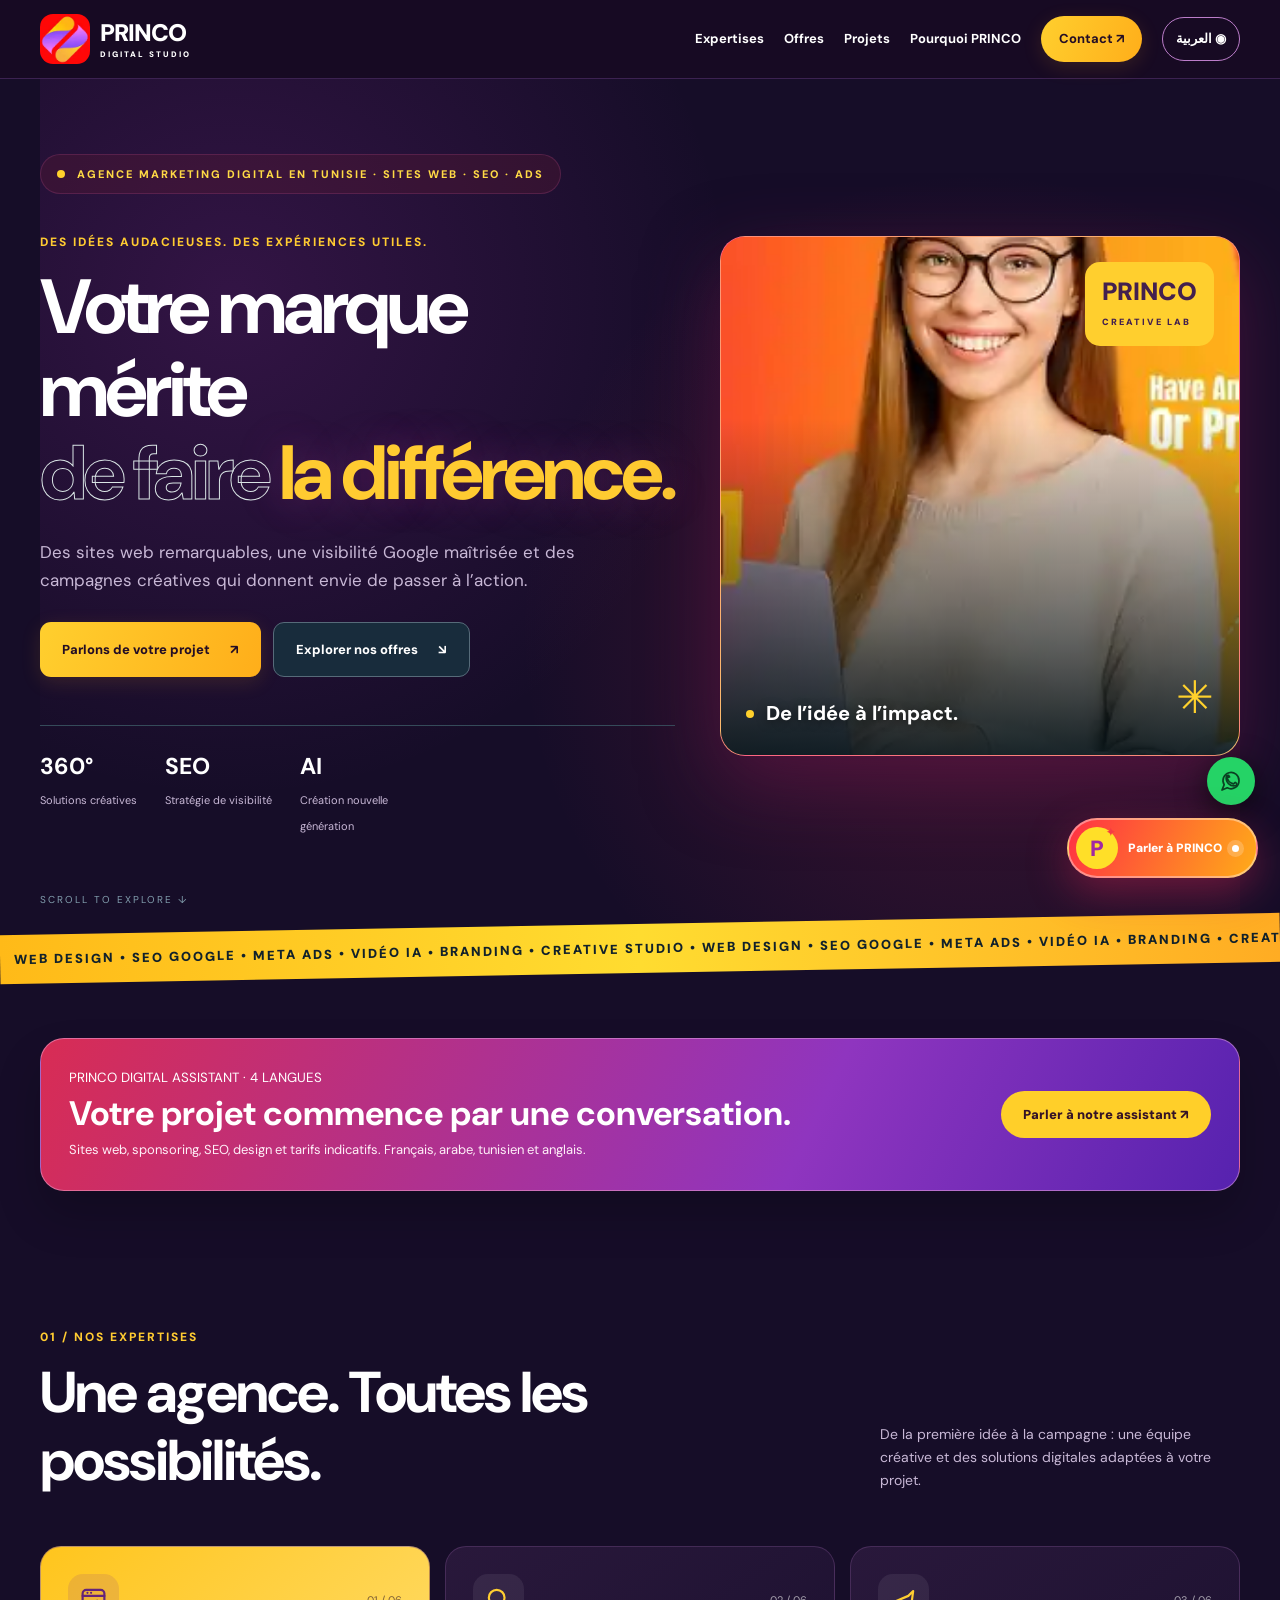
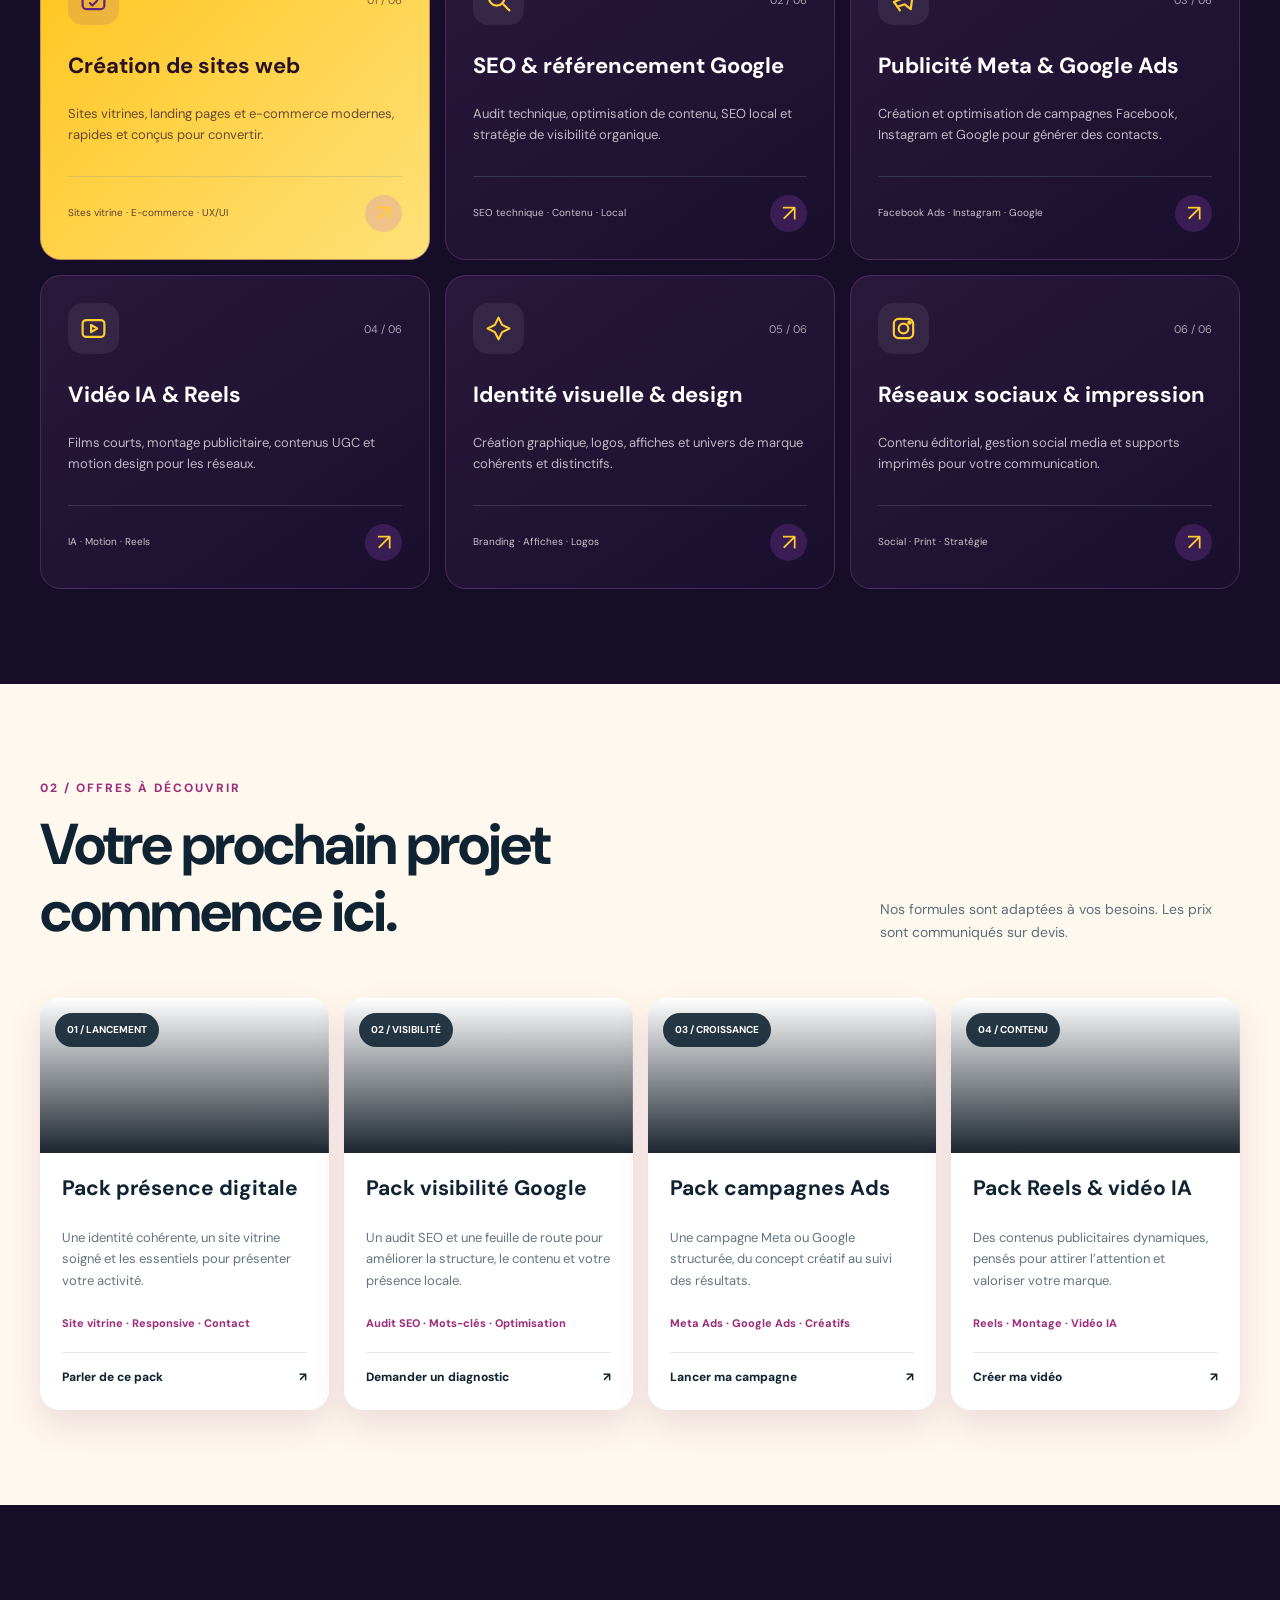
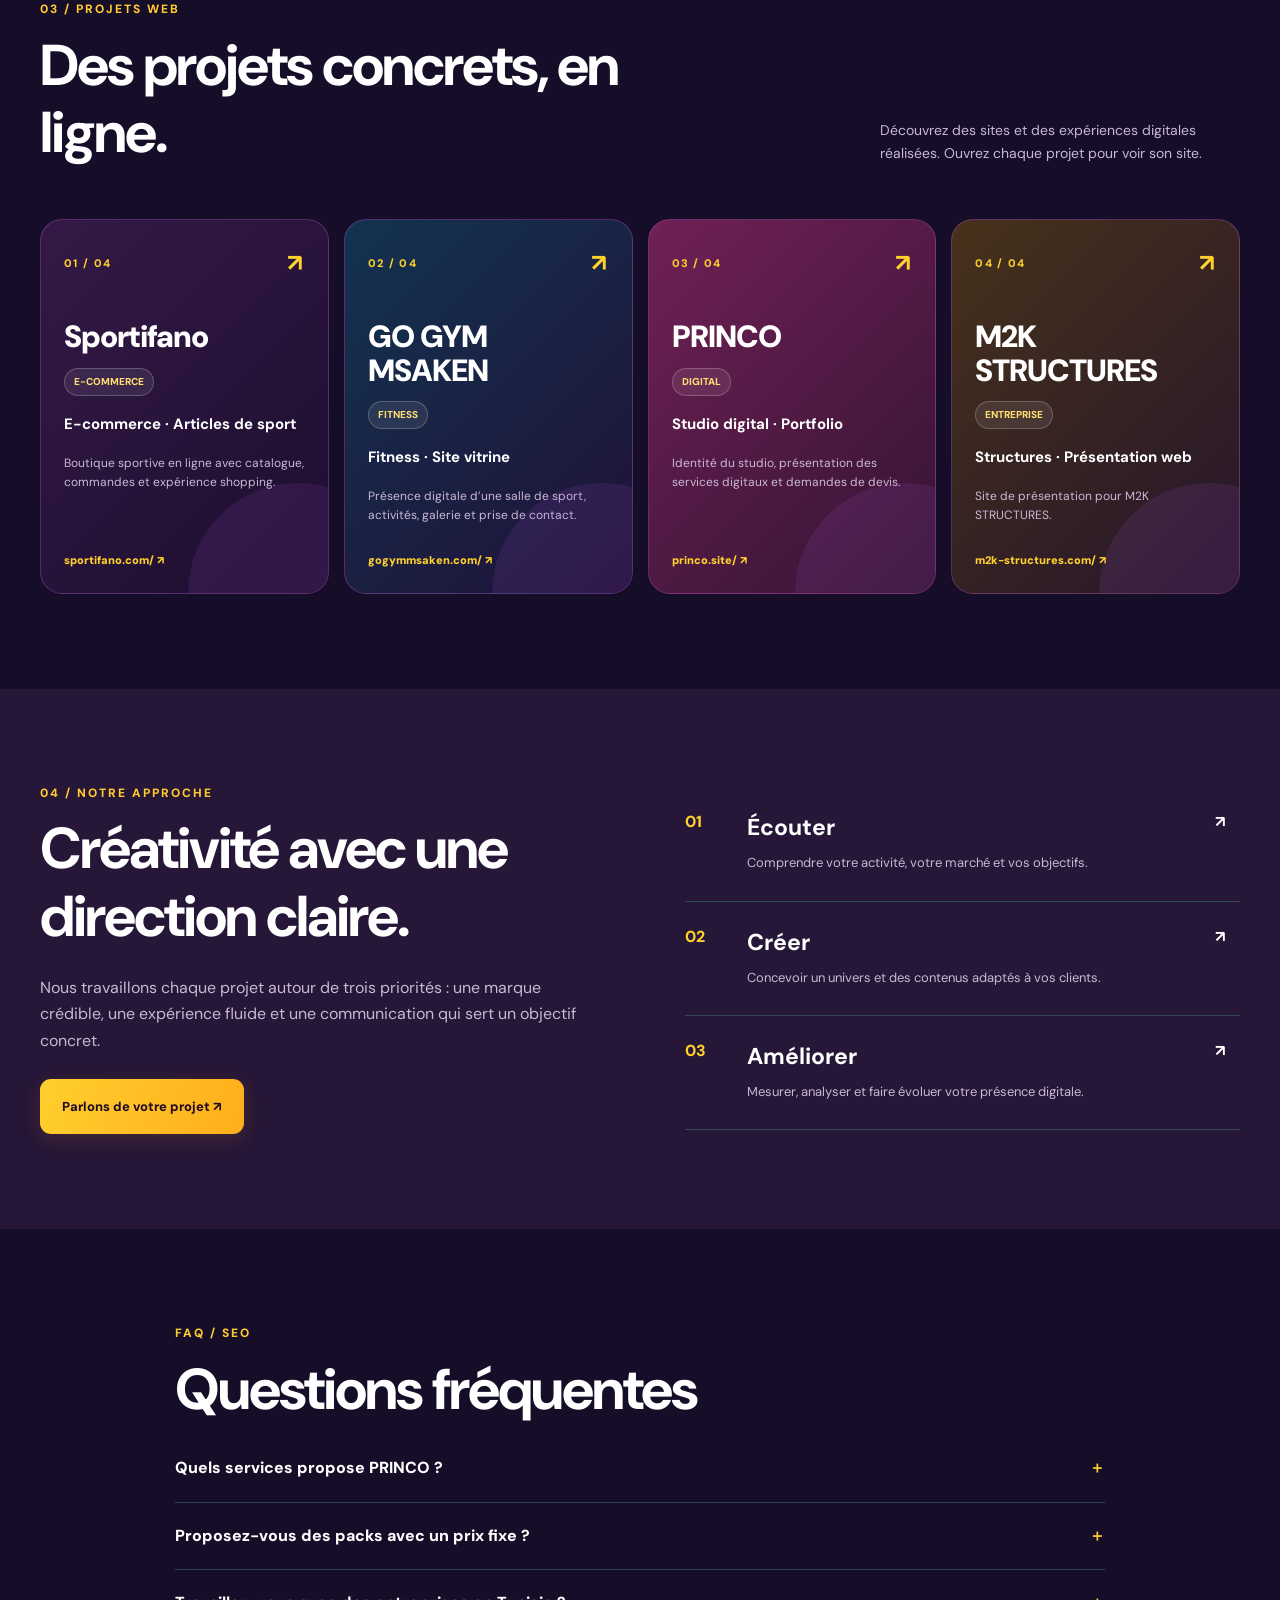
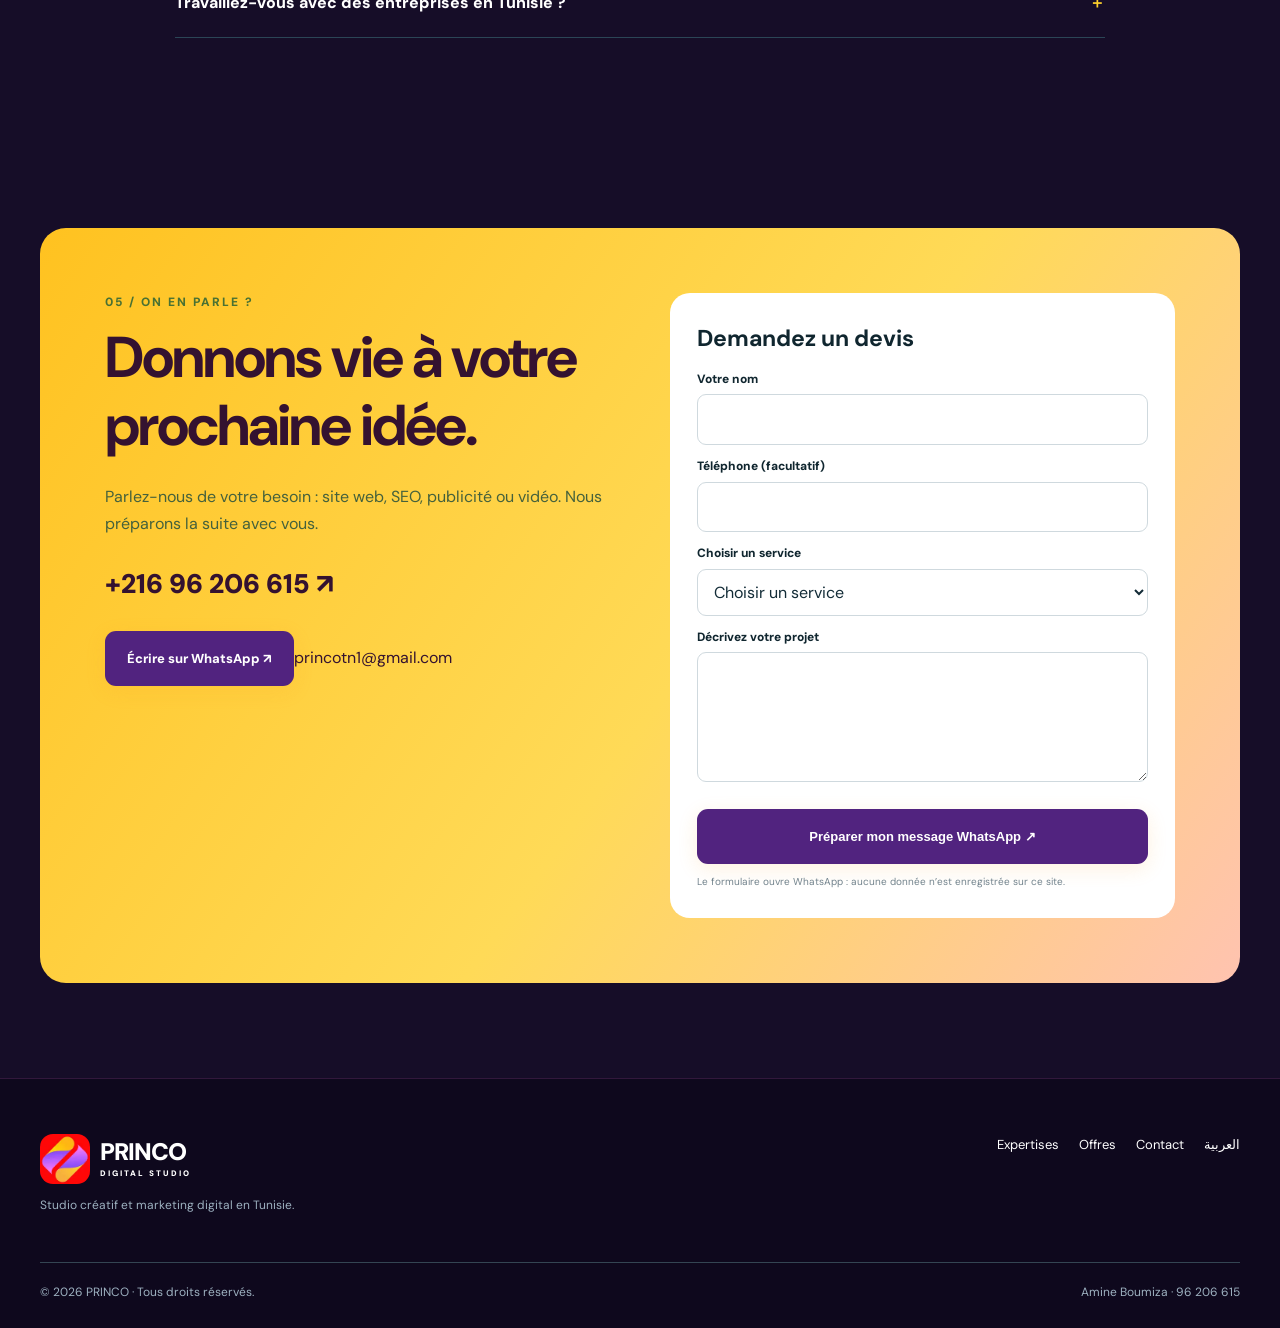
==== commit 574a61b1: "Improve branded SEO titles, structured logo, social metadata and email on index.html" ====
--- a/index.html
+++ b/index.html
@@ -1 +1 @@
-<!doctype html><html lang="fr" dir="ltr"><head><meta charset="UTF-8"><meta name="viewport" content="width=device-width, initial-scale=1"><meta name="theme-color" content="#081522"><title>PRINCO | Agence marketing digital en Tunisie — SEO, Sites Web, Publicité &amp; Vidéo IA</title><meta name="description" content="PRINCO, agence marketing digital en Tunisie : création de sites web professionnels, référencement SEO Google, Meta Ads, Google Ads, vidéos IA, branding et gestion des réseaux sociaux. Demandez votre devis."><meta name="robots" content="index,follow,max-image-preview:large"><link rel="canonical" href="https://www.princo.site/"><link rel="alternate" hreflang="fr-TN" href="https://www.princo.site/"><link rel="alternate" hreflang="ar-TN" href="https://www.princo.site/ar/"><link rel="alternate" hreflang="x-default" href="https://www.princo.site/"><meta property="og:type" content="website"><meta property="og:title" content="PRINCO | Agence marketing digital en Tunisie — SEO, Sites Web, Publicité &amp; Vidéo IA"><meta property="og:description" content="PRINCO, agence marketing digital en Tunisie : création de sites web professionnels, référencement SEO Google, Meta Ads, Google Ads, vidéos IA, branding et gestion des réseaux sociaux. Demandez votre devis."><meta property="og:url" content="https://www.princo.site/"><meta property="og:image" content="https://www.princo.site/assets/princo-cover-portrait.webp"><meta property="og:image:alt" content="PRINCO Digital Studio — Tunisie"><meta name="twitter:card" content="summary_large_image"><meta name="twitter:image" content="https://www.princo.site/assets/princo-cover-portrait.webp"><link rel="icon" href="assets/princo-favicon.png" sizes="48x48" type="image/png"><link rel="shortcut icon" href="assets/princo-favicon.png"><link rel="preconnect" href="https://images.unsplash.com"><link rel="preconnect" href="https://fonts.googleapis.com"><link rel="preconnect" href="https://fonts.gstatic.com" crossorigin><link href="https://fonts.googleapis.com/css2?family=DM+Sans:wght@400;500;600;700;800&amp;family=Manrope:wght@400;600;700;800&amp;family=Tajawal:wght@400;500;600;700;800&amp;display=swap" rel="stylesheet"><link rel="stylesheet" href="style.css"><link rel="stylesheet" href="chatbot.css"><script type="application/ld+json">{"@context": "https://schema.org", "@type": "ProfessionalService", "name": "PRINCO Digital Studio", "url": "https://www.princo.site/", "telephone": "+21696206615", "logo": "https://www.princo.site/assets/princo-favicon.png", "image": "https://www.princo.site/assets/princo-cover-portrait.webp", "sameAs": ["https://www.princo.site/"], "areaServed": {"@type": "Country", "name": "Tunisia"}, "description": "PRINCO, agence marketing digital en Tunisie : création de sites web professionnels, référencement SEO Google, Meta Ads, Google Ads, vidéos IA, branding et gestion des réseaux sociaux. Demandez votre devis.", "availableLanguage": ["French", "Arabic", "English"], "hasOfferCatalog": {"@type": "OfferCatalog", "name": "Services digitaux / خدمات رقمية", "itemListElement": [{"@type": "OfferCatalog", "name": "Création de sites web"}, {"@type": "OfferCatalog", "name": "SEO & référencement Google"}, {"@type": "OfferCatalog", "name": "Publicité Meta & Google Ads"}, {"@type": "OfferCatalog", "name": "Vidéo IA & Reels"}, {"@type": "OfferCatalog", "name": "Identité visuelle & design"}, {"@type": "OfferCatalog", "name": "Réseaux sociaux & impression"}]}}</script><script type="application/ld+json">{"@context": "https://schema.org", "@type": "FAQPage", "mainEntity": [{"@type": "Question", "name": "Quels services propose PRINCO ?", "acceptedAnswer": {"@type": "Answer", "text": "Nous proposons la création de sites web, le référencement SEO, les campagnes Meta et Google Ads, les vidéos IA, le design graphique et la communication sur les réseaux sociaux."}}, {"@type": "Question", "name": "Proposez-vous des packs avec un prix fixe ?", "acceptedAnswer": {"@type": "Answer", "text": "Les prestations sont personnalisées. Contactez-nous pour un devis adapté à votre projet, vos objectifs et votre budget."}}, {"@type": "Question", "name": "Travaillez-vous avec des entreprises en Tunisie ?", "acceptedAnswer": {"@type": "Answer", "text": "Oui, PRINCO s’adresse aux entreprises et aux marques qui souhaitent développer leur présence digitale en Tunisie."}}]}</script></head><body><header class="header" id="top"><div class="container header-inner"><a class="brand" href="#top" aria-label="PRINCO"><span class="brand-mark"><img src="assets/princo-original-logo.webp" alt="" width="50" height="50"></span><span class="brand-letter">PRINCO<small>DIGITAL STUDIO</small></span></a><button id="menuToggle" class="menu-toggle" aria-label="Menu" aria-expanded="false" aria-controls="mainNav"><svg viewBox="0 0 24 24" width="24" height="24" fill="none" stroke="currentColor" stroke-width="2" stroke-linecap="round" aria-hidden="true"><path d="M4 7h16M4 12h16M4 17h16"/></svg></button><nav class="nav" id="mainNav"><a href="#services" class="">Expertises</a><a href="#offres" class="">Offres</a><a href="#portfolio" class="">Projets</a><a href="#approche" class="">Pourquoi PRINCO</a><a href="#contact" class="nav-last">Contact ↗</a><a class="lang-toggle" href="/ar/" lang="ar" hreflang="ar-TN">العربية ◉</a></nav></div></header><main><section class="hero container"><div class="hero-main reveal"><div class="eyebrow"><i class="signal"></i> AGENCE MARKETING DIGITAL EN TUNISIE · SITES WEB · SEO · ADS</div><div class="hero-mini-label">DES IDÉES AUDACIEUSES. DES EXPÉRIENCES UTILES.</div><h1>Votre marque mérite<br><span class="outline-word">de faire</span> <em>la différence.</em></h1><p class="hero-desc">Des sites web remarquables, une visibilité Google maîtrisée et des campagnes créatives qui donnent envie de passer à l’action.</p><div class="hero-btns"><a class="btn btn-accent" href="#contact">Parlons de votre projet <span>↗</span></a><a class="btn btn-outline" href="#offres">Explorer nos offres <span>↘</span></a></div><div class="micro-stats"><div><strong>360°</strong><span>Solutions créatives</span></div><div><strong>SEO</strong><span>Stratégie de visibilité</span></div><div><strong>AI</strong><span>Création nouvelle génération</span></div></div></div><div class="hero-art reveal"><img src="assets/princo-cover-portrait.webp" alt="PRINCO digital marketing — portrait et créativité" width="750" height="900" fetchpriority="high"><div class="hero-art-shade"></div><div class="art-sticker">PRINCO<br><small>CREATIVE LAB</small></div><div class="art-caption"><span class="dot"></span>De l’idée à l’impact.</div><div class="corner-glyph">✳</div></div><div class="hero-scroll">SCROLL TO EXPLORE <span>↓</span></div></section><div class="ticker" aria-label="STRATÉGIE  •  DESIGN  •  PERFORMANCE"><div class="ticker-inner">WEB DESIGN • SEO GOOGLE • META ADS • VIDÉO IA • BRANDING • CREATIVE STUDIO • WEB DESIGN • SEO GOOGLE • META ADS • VIDÉO IA • BRANDING • CREATIVE STUDIO • WEB DESIGN • SEO GOOGLE • META ADS • VIDÉO IA • BRANDING • CREATIVE STUDIO •</div></div><section class="princo-assistant-feature container" aria-label="Assistant PRINCO"><div class="princo-assistant-banner"><div><small>PRINCO DIGITAL ASSISTANT · 4 LANGUES</small><h2>Votre projet commence par une conversation.</h2><p>Sites web, sponsoring, SEO, design et tarifs indicatifs. Français, arabe, tunisien et anglais.</p></div><button type="button" data-open-princo-chat>Parler à notre assistant ↗</button></div></section><section class="section container" id="services"><div class="section-head reveal"><div><div class="section-kicker">01 / NOS EXPERTISES</div><h2>Une agence. Toutes les possibilités.</h2></div><p>De la première idée à la campagne : une équipe créative et des solutions digitales adaptées à votre projet.</p></div><div class="services-grid"><article class="service-card reveal"><div class="service-top"><span class="service-symbol"><svg viewBox="0 0 24 24" fill="none" stroke="currentColor" stroke-width="1.8" stroke-linecap="round" stroke-linejoin="round" aria-hidden="true"><rect x="3" y="4" width="18" height="16" rx="3"/><path d="M3 9h18M7 6.5h.01M10 6.5h.01M9 15l2 2 4-4"/></svg></span><span class="service-count">01 / 06</span></div><h3>Création de sites web</h3><p>Sites vitrines, landing pages et e-commerce modernes, rapides et conçus pour convertir.</p><div class="service-foot"><span>Sites vitrine · E-commerce · UX/UI</span><a href="#contact" aria-label="Création de sites web">↗</a></div></article><article class="service-card reveal"><div class="service-top"><span class="service-symbol"><svg viewBox="0 0 24 24" fill="none" stroke="currentColor" stroke-width="1.8" stroke-linecap="round" aria-hidden="true"><circle cx="10.5" cy="10.5" r="6.5"/><path d="m16 16 5 5"/></svg></span><span class="service-count">02 / 06</span></div><h3>SEO & référencement Google</h3><p>Audit technique, optimisation de contenu, SEO local et stratégie de visibilité organique.</p><div class="service-foot"><span>SEO technique · Contenu · Local</span><a href="#contact" aria-label="SEO &amp; référencement Google">↗</a></div></article><article class="service-card reveal"><div class="service-top"><span class="service-symbol"><svg viewBox="0 0 24 24" fill="none" stroke="currentColor" stroke-width="1.8" stroke-linecap="round" stroke-linejoin="round" aria-hidden="true"><path d="m4 14 12-5 4-4-2 15-5-4-6 2-3-4z"/><path d="m7 18 2 3"/></svg></span><span class="service-count">03 / 06</span></div><h3>Publicité Meta & Google Ads</h3><p>Création et optimisation de campagnes Facebook, Instagram et Google pour générer des contacts.</p><div class="service-foot"><span>Facebook Ads · Instagram · Google</span><a href="#contact" aria-label="Publicité Meta &amp; Google Ads">↗</a></div></article><article class="service-card reveal"><div class="service-top"><span class="service-symbol"><svg viewBox="0 0 24 24" fill="none" stroke="currentColor" stroke-width="1.8" stroke-linecap="round" stroke-linejoin="round" aria-hidden="true"><rect x="3" y="5" width="18" height="14" rx="3"/><path d="m10 9 5 3-5 3z"/></svg></span><span class="service-count">04 / 06</span></div><h3>Vidéo IA & Reels</h3><p>Films courts, montage publicitaire, contenus UGC et motion design pour les réseaux.</p><div class="service-foot"><span>IA · Motion · Reels</span><a href="#contact" aria-label="Vidéo IA &amp; Reels">↗</a></div></article><article class="service-card reveal"><div class="service-top"><span class="service-symbol"><svg viewBox="0 0 24 24" fill="none" stroke="currentColor" stroke-width="1.8" stroke-linecap="round" stroke-linejoin="round" aria-hidden="true"><path d="m12 3 3 6 6 3-6 3-3 6-3-6-6-3 6-3 3-6z"/></svg></span><span class="service-count">05 / 06</span></div><h3>Identité visuelle & design</h3><p>Création graphique, logos, affiches et univers de marque cohérents et distinctifs.</p><div class="service-foot"><span>Branding · Affiches · Logos</span><a href="#contact" aria-label="Identité visuelle &amp; design">↗</a></div></article><article class="service-card reveal"><div class="service-top"><span class="service-symbol"><svg viewBox="0 0 24 24" fill="none" stroke="currentColor" stroke-width="1.8" stroke-linecap="round" stroke-linejoin="round" aria-hidden="true"><rect x="4" y="4" width="16" height="16" rx="4"/><circle cx="12" cy="12" r="4"/><circle cx="17" cy="7" r="1" fill="currentColor"/></svg></span><span class="service-count">06 / 06</span></div><h3>Réseaux sociaux & impression</h3><p>Contenu éditorial, gestion social media et supports imprimés pour votre communication.</p><div class="service-foot"><span>Social · Print · Stratégie</span><a href="#contact" aria-label="Réseaux sociaux &amp; impression">↗</a></div></article></div></section><section class="section offers-block" id="offres"><div class="container"><div class="section-head reveal"><div><div class="section-kicker">02 / OFFRES À DÉCOUVRIR</div><h2>Votre prochain projet commence ici.</h2></div><p>Nos formules sont adaptées à vos besoins. Les prix sont communiqués sur devis.</p></div><div class="offers-grid"><article class="offer-card reveal"><div class="offer-image" style="background-image:linear-gradient(180deg,transparent,#07111be8),url(https://images.unsplash.com/photo-1460925895917-afdab827c52f?auto=format&amp;fit=crop&amp;w=750&amp;q=75)"><span class="offer-num">01 / LANCEMENT</span></div><div class="offer-body"><h3>Pack présence digitale</h3><p>Une identité cohérente, un site vitrine soigné et les essentiels pour présenter votre activité.</p><div class="offer-chip">Site vitrine · Responsive · Contact</div><a href="https://wa.me/21696206615?text=Bonjour%20PRINCO%2C%20je%20souhaite%20un%20devis%20pour%20%3A%20Pack%20pr%C3%A9sence%20digitale" target="_blank" rel="noopener noreferrer">Parler de ce pack <span>↗</span></a></div></article><article class="offer-card reveal"><div class="offer-image" style="background-image:linear-gradient(180deg,transparent,#07111be8),url(https://images.unsplash.com/photo-1551288049-bebda4e38f71?auto=format&amp;fit=crop&amp;w=750&amp;q=75)"><span class="offer-num">02 / VISIBILITÉ</span></div><div class="offer-body"><h3>Pack visibilité Google</h3><p>Un audit SEO et une feuille de route pour améliorer la structure, le contenu et votre présence locale.</p><div class="offer-chip">Audit SEO · Mots-clés · Optimisation</div><a href="https://wa.me/21696206615?text=Bonjour%20PRINCO%2C%20je%20souhaite%20un%20devis%20pour%20%3A%20Pack%20visibilit%C3%A9%20Google" target="_blank" rel="noopener noreferrer">Demander un diagnostic <span>↗</span></a></div></article><article class="offer-card reveal"><div class="offer-image" style="background-image:linear-gradient(180deg,transparent,#07111be8),url(https://images.unsplash.com/photo-1557838923-2985c318be48?auto=format&amp;fit=crop&amp;w=750&amp;q=75)"><span class="offer-num">03 / CROISSANCE</span></div><div class="offer-body"><h3>Pack campagnes Ads</h3><p>Une campagne Meta ou Google structurée, du concept créatif au suivi des résultats.</p><div class="offer-chip">Meta Ads · Google Ads · Créatifs</div><a href="https://wa.me/21696206615?text=Bonjour%20PRINCO%2C%20je%20souhaite%20un%20devis%20pour%20%3A%20Pack%20campagnes%20Ads" target="_blank" rel="noopener noreferrer">Lancer ma campagne <span>↗</span></a></div></article><article class="offer-card reveal"><div class="offer-image" style="background-image:linear-gradient(180deg,transparent,#07111be8),url(https://images.unsplash.com/photo-1536240478700-b869070f9279?auto=format&amp;fit=crop&amp;w=750&amp;q=75)"><span class="offer-num">04 / CONTENU</span></div><div class="offer-body"><h3>Pack Reels & vidéo IA</h3><p>Des contenus publicitaires dynamiques, pensés pour attirer l’attention et valoriser votre marque.</p><div class="offer-chip">Reels · Montage · Vidéo IA</div><a href="https://wa.me/21696206615?text=Bonjour%20PRINCO%2C%20je%20souhaite%20un%20devis%20pour%20%3A%20Pack%20Reels%20%26%20vid%C3%A9o%20IA" target="_blank" rel="noopener noreferrer">Créer ma vidéo <span>↗</span></a></div></article></div></div></section><section class="section container projects-section" id="portfolio"><div class="section-head reveal"><div><div class="section-kicker">03 / PROJETS WEB</div><h2>Des projets concrets, en ligne.</h2></div><p>Découvrez des sites et des expériences digitales réalisées. Ouvrez chaque projet pour voir son site.</p></div><div class="project-grid"><a class="project-card reveal" href="https://sportifano.com/" target="_blank" rel="noopener noreferrer" aria-label="Visiter Sportifano"><span class="project-top"><span class="project-index">01 / 04</span><span class="project-arrow" aria-hidden="true">↗</span></span><div class="project-brand">Sportifano</div><span class="project-tag">E-COMMERCE</span><h3>E-commerce · Articles de sport</h3><p>Boutique sportive en ligne avec catalogue, commandes et expérience shopping.</p><span class="project-url">sportifano.com/ ↗</span></a><a class="project-card reveal" href="https://gogymmsaken.com/" target="_blank" rel="noopener noreferrer" aria-label="Visiter GO GYM MSAKEN"><span class="project-top"><span class="project-index">02 / 04</span><span class="project-arrow" aria-hidden="true">↗</span></span><div class="project-brand">GO GYM MSAKEN</div><span class="project-tag">FITNESS</span><h3>Fitness · Site vitrine</h3><p>Présence digitale d’une salle de sport, activités, galerie et prise de contact.</p><span class="project-url">gogymmsaken.com/ ↗</span></a><a class="project-card reveal" href="https://princo.site/" target="_blank" rel="noopener noreferrer" aria-label="Visiter PRINCO"><span class="project-top"><span class="project-index">03 / 04</span><span class="project-arrow" aria-hidden="true">↗</span></span><div class="project-brand">PRINCO</div><span class="project-tag">DIGITAL</span><h3>Studio digital · Portfolio</h3><p>Identité du studio, présentation des services digitaux et demandes de devis.</p><span class="project-url">princo.site/ ↗</span></a><a class="project-card reveal" href="https://m2k-structures.com/" target="_blank" rel="noopener noreferrer" aria-label="Visiter M2K STRUCTURES"><span class="project-top"><span class="project-index">04 / 04</span><span class="project-arrow" aria-hidden="true">↗</span></span><div class="project-brand">M2K STRUCTURES</div><span class="project-tag">ENTREPRISE</span><h3>Structures · Présentation web</h3><p>Site de présentation pour M2K STRUCTURES.</p><span class="project-url">m2k-structures.com/ ↗</span></a></div></section><section class="section approach" id="approche"><div class="container approach-layout"><div class="approach-text reveal"><div class="section-kicker">04 / NOTRE APPROCHE</div><h2>Créativité avec une direction claire.</h2><p>Nous travaillons chaque projet autour de trois priorités : une marque crédible, une expérience fluide et une communication qui sert un objectif concret.</p><a class="btn btn-accent" href="#contact">Parlons de votre projet ↗</a></div><div class="steps"><div class="step reveal"><span>01</span><div><h3>Écouter</h3><p>Comprendre votre activité, votre marché et vos objectifs.</p></div><b>↗</b></div><div class="step reveal"><span>02</span><div><h3>Créer</h3><p>Concevoir un univers et des contenus adaptés à vos clients.</p></div><b>↗</b></div><div class="step reveal"><span>03</span><div><h3>Améliorer</h3><p>Mesurer, analyser et faire évoluer votre présence digitale.</p></div><b>↗</b></div></div></div></section><section class="section container faq" id="faq"><div class="section-kicker">FAQ / SEO</div><h2>Questions fréquentes</h2><details><summary>Quels services propose PRINCO ?<span>＋</span></summary><p>Nous proposons la création de sites web, le référencement SEO, les campagnes Meta et Google Ads, les vidéos IA, le design graphique et la communication sur les réseaux sociaux.</p></details><details><summary>Proposez-vous des packs avec un prix fixe ?<span>＋</span></summary><p>Les prestations sont personnalisées. Contactez-nous pour un devis adapté à votre projet, vos objectifs et votre budget.</p></details><details><summary>Travaillez-vous avec des entreprises en Tunisie ?<span>＋</span></summary><p>Oui, PRINCO s’adresse aux entreprises et aux marques qui souhaitent développer leur présence digitale en Tunisie.</p></details></section><section class="section container contact" id="contact"><div class="contact-layout"><div class="contact-copy reveal"><div class="section-kicker">05 / ON EN PARLE ?</div><h2>Donnons vie à votre prochaine idée.</h2><p>Parlez-nous de votre besoin : site web, SEO, publicité ou vidéo. Nous préparons la suite avec vous.</p><a class="phone" href="tel:+21696206615" dir="ltr">+216 96 206 615 ↗</a><a class="btn btn-accent" href="https://wa.me/21696206615" target="_blank" rel="noopener noreferrer">Écrire sur WhatsApp ↗</a></div><form id="contactForm" class="contact-form reveal"><h3>Demandez un devis</h3><label for="clientName">Votre nom</label><input id="clientName" name="name" required maxlength="100"><label for="clientPhone">Téléphone (facultatif)</label><input id="clientPhone" name="phone" type="tel" maxlength="25"><label for="clientService">Choisir un service</label><select id="clientService" name="service" required><option value="">Choisir un service</option><option>Création de sites web</option><option>SEO & référencement Google</option><option>Publicité Meta & Google Ads</option><option>Vidéo IA & Reels</option><option>Identité visuelle & design</option><option>Réseaux sociaux & impression</option></select><label for="clientMessage">Décrivez votre projet</label><textarea id="clientMessage" name="message" rows="4" maxlength="1800" required></textarea><button class="btn btn-accent submit" type="submit">Préparer mon message WhatsApp ↗</button><small>Le formulaire ouvre WhatsApp : aucune donnée n’est enregistrée sur ce site.</small></form></div></section></main><footer><div class="container footer-top"><div><a class="brand" href="#top"><span class="brand-mark"><img src="assets/princo-original-logo.webp" alt="" width="50" height="50"></span><span class="brand-letter">PRINCO<small>DIGITAL STUDIO</small></span></a><p>Studio créatif et marketing digital en Tunisie.</p></div><div class="footer-links"><a href="#services">Expertises</a><a href="#offres">Offres</a><a href="#contact">Contact</a><a href="/ar/">العربية</a></div></div><div class="container footer-bottom"><span>© 2026 PRINCO · Tous droits réservés.</span><span>Amine Boumiza · <a href="tel:+21696206615">96 206 615</a></span></div></footer><a class="wa-floating" aria-label="WhatsApp PRINCO" href="https://wa.me/21696206615" target="_blank" rel="noopener noreferrer"><svg viewBox="0 0 24 24" width="28" height="28" fill="none" stroke="currentColor" stroke-width="1.7" stroke-linecap="round" stroke-linejoin="round" aria-hidden="true"><path d="M20 11.7a8 8 0 0 1-11.7 7.1L3 21l2.2-5.3A8 8 0 1 1 20 11.7Z"/><path d="M8.2 8.4c.4 3.3 3.1 6 6.5 6.4l1.5-1.4 1.5 1-.3 2.1C11 18.1 5.9 13 7.5 6.6l2-.3 1.1 1.6z"/></svg></a><script src="script.js" defer></script><script src="chatbot.js" defer></script></body></html>+<!doctype html><html lang="fr" dir="ltr"><head><meta charset="UTF-8"><meta name="viewport" content="width=device-width, initial-scale=1"><meta name="theme-color" content="#081522"><title>Agence marketing digital en Tunisie | PRINCO</title><meta name="description" content="PRINCO, agence marketing digital en Tunisie : création de sites web professionnels, référencement SEO Google, Meta Ads, Google Ads, vidéos IA, branding et gestion des réseaux sociaux. Demandez votre devis."><meta name="robots" content="index,follow,max-image-preview:large"><link rel="canonical" href="https://www.princo.site/"><link rel="alternate" hreflang="fr-TN" href="https://www.princo.site/"><link rel="alternate" hreflang="ar-TN" href="https://www.princo.site/ar/"><link rel="alternate" hreflang="x-default" href="https://www.princo.site/"><meta property="og:site_name" content="PRINCO Digital Studio"><meta property="og:locale" content="fr_TN"><meta property="og:type" content="website"><meta property="og:title" content="Agence marketing digital en Tunisie | PRINCO"><meta property="og:description" content="PRINCO, agence marketing digital en Tunisie : création de sites web professionnels, référencement SEO Google, Meta Ads, Google Ads, vidéos IA, branding et gestion des réseaux sociaux. Demandez votre devis."><meta property="og:url" content="https://www.princo.site/"><meta property="og:image" content="https://www.princo.site/assets/princo-cover-portrait.webp"><meta property="og:image:alt" content="PRINCO Digital Studio — Tunisie"><meta name="twitter:card" content="summary_large_image"><meta name="twitter:image" content="https://www.princo.site/assets/princo-cover-portrait.webp"><link rel="icon" href="assets/princo-favicon.png" sizes="48x48" type="image/png"><link rel="shortcut icon" href="assets/princo-favicon.png"><link rel="preconnect" href="https://images.unsplash.com"><link rel="preconnect" href="https://fonts.googleapis.com"><link rel="preconnect" href="https://fonts.gstatic.com" crossorigin><link href="https://fonts.googleapis.com/css2?family=DM+Sans:wght@400;500;600;700;800&amp;family=Manrope:wght@400;600;700;800&amp;family=Tajawal:wght@400;500;600;700;800&amp;display=swap" rel="stylesheet"><link rel="stylesheet" href="style.css"><link rel="stylesheet" href="chatbot.css"><link rel="preload" as="image" href="assets/princo-cover-portrait.webp"><script type="application/ld+json">{"@context": "https://schema.org", "@type": "ProfessionalService", "name": "PRINCO Digital Studio", "url": "https://www.princo.site/", "telephone": "+21696206615", "logo": "https://www.princo.site/assets/princo-original-logo.webp", "image": "https://www.princo.site/assets/princo-cover-portrait.webp", "areaServed": {"@type": "Country", "name": "Tunisia"}, "description": "PRINCO, agence marketing digital en Tunisie : création de sites web professionnels, référencement SEO Google, Meta Ads, Google Ads, vidéos IA, branding et gestion des réseaux sociaux. Demandez votre devis.", "availableLanguage": ["French", "Arabic", "English"], "hasOfferCatalog": {"@type": "OfferCatalog", "name": "Services digitaux / خدمات رقمية", "itemListElement": [{"@type": "OfferCatalog", "name": "Création de sites web"}, {"@type": "OfferCatalog", "name": "SEO & référencement Google"}, {"@type": "OfferCatalog", "name": "Publicité Meta & Google Ads"}, {"@type": "OfferCatalog", "name": "Vidéo IA & Reels"}, {"@type": "OfferCatalog", "name": "Identité visuelle & design"}, {"@type": "OfferCatalog", "name": "Réseaux sociaux & impression"}]}}</script><script type="application/ld+json">{"@context": "https://schema.org", "@type": "FAQPage", "mainEntity": [{"@type": "Question", "name": "Quels services propose PRINCO ?", "acceptedAnswer": {"@type": "Answer", "text": "Nous proposons la création de sites web, le référencement SEO, les campagnes Meta et Google Ads, les vidéos IA, le design graphique et la communication sur les réseaux sociaux."}}, {"@type": "Question", "name": "Proposez-vous des packs avec un prix fixe ?", "acceptedAnswer": {"@type": "Answer", "text": "Les prestations sont personnalisées. Contactez-nous pour un devis adapté à votre projet, vos objectifs et votre budget."}}, {"@type": "Question", "name": "Travaillez-vous avec des entreprises en Tunisie ?", "acceptedAnswer": {"@type": "Answer", "text": "Oui, PRINCO s’adresse aux entreprises et aux marques qui souhaitent développer leur présence digitale en Tunisie."}}]}</script></head><body><header class="header" id="top"><div class="container header-inner"><a class="brand" href="#top" aria-label="PRINCO"><span class="brand-mark"><img src="assets/princo-original-logo.webp" alt="" width="50" height="50"></span><span class="brand-letter">PRINCO<small>DIGITAL STUDIO</small></span></a><button id="menuToggle" class="menu-toggle" aria-label="Menu" aria-expanded="false" aria-controls="mainNav"><svg viewBox="0 0 24 24" width="24" height="24" fill="none" stroke="currentColor" stroke-width="2" stroke-linecap="round" aria-hidden="true"><path d="M4 7h16M4 12h16M4 17h16"/></svg></button><nav class="nav" id="mainNav"><a href="#services" class="">Expertises</a><a href="#offres" class="">Offres</a><a href="#portfolio" class="">Projets</a><a href="#approche" class="">Pourquoi PRINCO</a><a href="#contact" class="nav-last">Contact ↗</a><a class="lang-toggle" href="/ar/" lang="ar" hreflang="ar-TN">العربية ◉</a></nav></div></header><main><section class="hero container"><div class="hero-main reveal"><div class="eyebrow"><i class="signal"></i> AGENCE MARKETING DIGITAL EN TUNISIE · SITES WEB · SEO · ADS</div><div class="hero-mini-label">DES IDÉES AUDACIEUSES. DES EXPÉRIENCES UTILES.</div><h1>Votre marque mérite<br><span class="outline-word">de faire</span> <em>la différence.</em></h1><p class="hero-desc">Des sites web remarquables, une visibilité Google maîtrisée et des campagnes créatives qui donnent envie de passer à l’action.</p><div class="hero-btns"><a class="btn btn-accent" href="#contact">Parlons de votre projet <span>↗</span></a><a class="btn btn-outline" href="#offres">Explorer nos offres <span>↘</span></a></div><div class="micro-stats"><div><strong>360°</strong><span>Solutions créatives</span></div><div><strong>SEO</strong><span>Stratégie de visibilité</span></div><div><strong>AI</strong><span>Création nouvelle génération</span></div></div></div><div class="hero-art reveal"><img src="assets/princo-cover-portrait.webp" alt="PRINCO digital marketing — portrait et créativité" width="750" height="900" fetchpriority="high"><div class="hero-art-shade"></div><div class="art-sticker">PRINCO<br><small>CREATIVE LAB</small></div><div class="art-caption"><span class="dot"></span>De l’idée à l’impact.</div><div class="corner-glyph">✳</div></div><div class="hero-scroll">SCROLL TO EXPLORE <span>↓</span></div></section><div class="ticker" aria-label="STRATÉGIE  •  DESIGN  •  PERFORMANCE"><div class="ticker-inner">WEB DESIGN • SEO GOOGLE • META ADS • VIDÉO IA • BRANDING • CREATIVE STUDIO • WEB DESIGN • SEO GOOGLE • META ADS • VIDÉO IA • BRANDING • CREATIVE STUDIO • WEB DESIGN • SEO GOOGLE • META ADS • VIDÉO IA • BRANDING • CREATIVE STUDIO •</div></div><section class="princo-assistant-feature container" aria-label="Assistant PRINCO"><div class="princo-assistant-banner"><div><small>PRINCO DIGITAL ASSISTANT · 4 LANGUES</small><h2>Votre projet commence par une conversation.</h2><p>Sites web, sponsoring, SEO, design et tarifs indicatifs. Français, arabe, tunisien et anglais.</p></div><button type="button" data-open-princo-chat>Parler à notre assistant ↗</button></div></section><section class="section container" id="services"><div class="section-head reveal"><div><div class="section-kicker">01 / NOS EXPERTISES</div><h2>Une agence. Toutes les possibilités.</h2></div><p>De la première idée à la campagne : une équipe créative et des solutions digitales adaptées à votre projet.</p></div><div class="services-grid"><article class="service-card reveal"><div class="service-top"><span class="service-symbol"><svg viewBox="0 0 24 24" fill="none" stroke="currentColor" stroke-width="1.8" stroke-linecap="round" stroke-linejoin="round" aria-hidden="true"><rect x="3" y="4" width="18" height="16" rx="3"/><path d="M3 9h18M7 6.5h.01M10 6.5h.01M9 15l2 2 4-4"/></svg></span><span class="service-count">01 / 06</span></div><h3>Création de sites web</h3><p>Sites vitrines, landing pages et e-commerce modernes, rapides et conçus pour convertir.</p><div class="service-foot"><span>Sites vitrine · E-commerce · UX/UI</span><a href="#contact" aria-label="Création de sites web">↗</a></div></article><article class="service-card reveal"><div class="service-top"><span class="service-symbol"><svg viewBox="0 0 24 24" fill="none" stroke="currentColor" stroke-width="1.8" stroke-linecap="round" aria-hidden="true"><circle cx="10.5" cy="10.5" r="6.5"/><path d="m16 16 5 5"/></svg></span><span class="service-count">02 / 06</span></div><h3>SEO & référencement Google</h3><p>Audit technique, optimisation de contenu, SEO local et stratégie de visibilité organique.</p><div class="service-foot"><span>SEO technique · Contenu · Local</span><a href="#contact" aria-label="SEO &amp; référencement Google">↗</a></div></article><article class="service-card reveal"><div class="service-top"><span class="service-symbol"><svg viewBox="0 0 24 24" fill="none" stroke="currentColor" stroke-width="1.8" stroke-linecap="round" stroke-linejoin="round" aria-hidden="true"><path d="m4 14 12-5 4-4-2 15-5-4-6 2-3-4z"/><path d="m7 18 2 3"/></svg></span><span class="service-count">03 / 06</span></div><h3>Publicité Meta & Google Ads</h3><p>Création et optimisation de campagnes Facebook, Instagram et Google pour générer des contacts.</p><div class="service-foot"><span>Facebook Ads · Instagram · Google</span><a href="#contact" aria-label="Publicité Meta &amp; Google Ads">↗</a></div></article><article class="service-card reveal"><div class="service-top"><span class="service-symbol"><svg viewBox="0 0 24 24" fill="none" stroke="currentColor" stroke-width="1.8" stroke-linecap="round" stroke-linejoin="round" aria-hidden="true"><rect x="3" y="5" width="18" height="14" rx="3"/><path d="m10 9 5 3-5 3z"/></svg></span><span class="service-count">04 / 06</span></div><h3>Vidéo IA & Reels</h3><p>Films courts, montage publicitaire, contenus UGC et motion design pour les réseaux.</p><div class="service-foot"><span>IA · Motion · Reels</span><a href="#contact" aria-label="Vidéo IA &amp; Reels">↗</a></div></article><article class="service-card reveal"><div class="service-top"><span class="service-symbol"><svg viewBox="0 0 24 24" fill="none" stroke="currentColor" stroke-width="1.8" stroke-linecap="round" stroke-linejoin="round" aria-hidden="true"><path d="m12 3 3 6 6 3-6 3-3 6-3-6-6-3 6-3 3-6z"/></svg></span><span class="service-count">05 / 06</span></div><h3>Identité visuelle & design</h3><p>Création graphique, logos, affiches et univers de marque cohérents et distinctifs.</p><div class="service-foot"><span>Branding · Affiches · Logos</span><a href="#contact" aria-label="Identité visuelle &amp; design">↗</a></div></article><article class="service-card reveal"><div class="service-top"><span class="service-symbol"><svg viewBox="0 0 24 24" fill="none" stroke="currentColor" stroke-width="1.8" stroke-linecap="round" stroke-linejoin="round" aria-hidden="true"><rect x="4" y="4" width="16" height="16" rx="4"/><circle cx="12" cy="12" r="4"/><circle cx="17" cy="7" r="1" fill="currentColor"/></svg></span><span class="service-count">06 / 06</span></div><h3>Réseaux sociaux & impression</h3><p>Contenu éditorial, gestion social media et supports imprimés pour votre communication.</p><div class="service-foot"><span>Social · Print · Stratégie</span><a href="#contact" aria-label="Réseaux sociaux &amp; impression">↗</a></div></article></div></section><section class="section offers-block" id="offres"><div class="container"><div class="section-head reveal"><div><div class="section-kicker">02 / OFFRES À DÉCOUVRIR</div><h2>Votre prochain projet commence ici.</h2></div><p>Nos formules sont adaptées à vos besoins. Les prix sont communiqués sur devis.</p></div><div class="offers-grid"><article class="offer-card reveal"><div class="offer-image" style="background-image:linear-gradient(180deg,transparent,#07111be8),url(https://images.unsplash.com/photo-1460925895917-afdab827c52f?auto=format&amp;fit=crop&amp;w=750&amp;q=75)"><span class="offer-num">01 / LANCEMENT</span></div><div class="offer-body"><h3>Pack présence digitale</h3><p>Une identité cohérente, un site vitrine soigné et les essentiels pour présenter votre activité.</p><div class="offer-chip">Site vitrine · Responsive · Contact</div><a href="https://wa.me/21696206615?text=Bonjour%20PRINCO%2C%20je%20souhaite%20un%20devis%20pour%20%3A%20Pack%20pr%C3%A9sence%20digitale" target="_blank" rel="noopener noreferrer">Parler de ce pack <span>↗</span></a></div></article><article class="offer-card reveal"><div class="offer-image" style="background-image:linear-gradient(180deg,transparent,#07111be8),url(https://images.unsplash.com/photo-1551288049-bebda4e38f71?auto=format&amp;fit=crop&amp;w=750&amp;q=75)"><span class="offer-num">02 / VISIBILITÉ</span></div><div class="offer-body"><h3>Pack visibilité Google</h3><p>Un audit SEO et une feuille de route pour améliorer la structure, le contenu et votre présence locale.</p><div class="offer-chip">Audit SEO · Mots-clés · Optimisation</div><a href="https://wa.me/21696206615?text=Bonjour%20PRINCO%2C%20je%20souhaite%20un%20devis%20pour%20%3A%20Pack%20visibilit%C3%A9%20Google" target="_blank" rel="noopener noreferrer">Demander un diagnostic <span>↗</span></a></div></article><article class="offer-card reveal"><div class="offer-image" style="background-image:linear-gradient(180deg,transparent,#07111be8),url(https://images.unsplash.com/photo-1557838923-2985c318be48?auto=format&amp;fit=crop&amp;w=750&amp;q=75)"><span class="offer-num">03 / CROISSANCE</span></div><div class="offer-body"><h3>Pack campagnes Ads</h3><p>Une campagne Meta ou Google structurée, du concept créatif au suivi des résultats.</p><div class="offer-chip">Meta Ads · Google Ads · Créatifs</div><a href="https://wa.me/21696206615?text=Bonjour%20PRINCO%2C%20je%20souhaite%20un%20devis%20pour%20%3A%20Pack%20campagnes%20Ads" target="_blank" rel="noopener noreferrer">Lancer ma campagne <span>↗</span></a></div></article><article class="offer-card reveal"><div class="offer-image" style="background-image:linear-gradient(180deg,transparent,#07111be8),url(https://images.unsplash.com/photo-1536240478700-b869070f9279?auto=format&amp;fit=crop&amp;w=750&amp;q=75)"><span class="offer-num">04 / CONTENU</span></div><div class="offer-body"><h3>Pack Reels & vidéo IA</h3><p>Des contenus publicitaires dynamiques, pensés pour attirer l’attention et valoriser votre marque.</p><div class="offer-chip">Reels · Montage · Vidéo IA</div><a href="https://wa.me/21696206615?text=Bonjour%20PRINCO%2C%20je%20souhaite%20un%20devis%20pour%20%3A%20Pack%20Reels%20%26%20vid%C3%A9o%20IA" target="_blank" rel="noopener noreferrer">Créer ma vidéo <span>↗</span></a></div></article></div></div></section><section class="section container projects-section" id="portfolio"><div class="section-head reveal"><div><div class="section-kicker">03 / PROJETS WEB</div><h2>Des projets concrets, en ligne.</h2></div><p>Découvrez des sites et des expériences digitales réalisées. Ouvrez chaque projet pour voir son site.</p></div><div class="project-grid"><a class="project-card reveal" href="https://sportifano.com/" target="_blank" rel="noopener noreferrer" aria-label="Visiter Sportifano"><span class="project-top"><span class="project-index">01 / 04</span><span class="project-arrow" aria-hidden="true">↗</span></span><div class="project-brand">Sportifano</div><span class="project-tag">E-COMMERCE</span><h3>E-commerce · Articles de sport</h3><p>Boutique sportive en ligne avec catalogue, commandes et expérience shopping.</p><span class="project-url">sportifano.com/ ↗</span></a><a class="project-card reveal" href="https://gogymmsaken.com/" target="_blank" rel="noopener noreferrer" aria-label="Visiter GO GYM MSAKEN"><span class="project-top"><span class="project-index">02 / 04</span><span class="project-arrow" aria-hidden="true">↗</span></span><div class="project-brand">GO GYM MSAKEN</div><span class="project-tag">FITNESS</span><h3>Fitness · Site vitrine</h3><p>Présence digitale d’une salle de sport, activités, galerie et prise de contact.</p><span class="project-url">gogymmsaken.com/ ↗</span></a><a class="project-card reveal" href="https://princo.site/" target="_blank" rel="noopener noreferrer" aria-label="Visiter PRINCO"><span class="project-top"><span class="project-index">03 / 04</span><span class="project-arrow" aria-hidden="true">↗</span></span><div class="project-brand">PRINCO</div><span class="project-tag">DIGITAL</span><h3>Studio digital · Portfolio</h3><p>Identité du studio, présentation des services digitaux et demandes de devis.</p><span class="project-url">princo.site/ ↗</span></a><a class="project-card reveal" href="https://m2k-structures.com/" target="_blank" rel="noopener noreferrer" aria-label="Visiter M2K STRUCTURES"><span class="project-top"><span class="project-index">04 / 04</span><span class="project-arrow" aria-hidden="true">↗</span></span><div class="project-brand">M2K STRUCTURES</div><span class="project-tag">ENTREPRISE</span><h3>Structures · Présentation web</h3><p>Site de présentation pour M2K STRUCTURES.</p><span class="project-url">m2k-structures.com/ ↗</span></a></div></section><section class="section approach" id="approche"><div class="container approach-layout"><div class="approach-text reveal"><div class="section-kicker">04 / NOTRE APPROCHE</div><h2>Créativité avec une direction claire.</h2><p>Nous travaillons chaque projet autour de trois priorités : une marque crédible, une expérience fluide et une communication qui sert un objectif concret.</p><a class="btn btn-accent" href="#contact">Parlons de votre projet ↗</a></div><div class="steps"><div class="step reveal"><span>01</span><div><h3>Écouter</h3><p>Comprendre votre activité, votre marché et vos objectifs.</p></div><b>↗</b></div><div class="step reveal"><span>02</span><div><h3>Créer</h3><p>Concevoir un univers et des contenus adaptés à vos clients.</p></div><b>↗</b></div><div class="step reveal"><span>03</span><div><h3>Améliorer</h3><p>Mesurer, analyser et faire évoluer votre présence digitale.</p></div><b>↗</b></div></div></div></section><section class="section container faq" id="faq"><div class="section-kicker">FAQ / SEO</div><h2>Questions fréquentes</h2><details><summary>Quels services propose PRINCO ?<span>＋</span></summary><p>Nous proposons la création de sites web, le référencement SEO, les campagnes Meta et Google Ads, les vidéos IA, le design graphique et la communication sur les réseaux sociaux.</p></details><details><summary>Proposez-vous des packs avec un prix fixe ?<span>＋</span></summary><p>Les prestations sont personnalisées. Contactez-nous pour un devis adapté à votre projet, vos objectifs et votre budget.</p></details><details><summary>Travaillez-vous avec des entreprises en Tunisie ?<span>＋</span></summary><p>Oui, PRINCO s’adresse aux entreprises et aux marques qui souhaitent développer leur présence digitale en Tunisie.</p></details></section><section class="section container contact" id="contact"><div class="contact-layout"><div class="contact-copy reveal"><div class="section-kicker">05 / ON EN PARLE ?</div><h2>Donnons vie à votre prochaine idée.</h2><p>Parlez-nous de votre besoin : site web, SEO, publicité ou vidéo. Nous préparons la suite avec vous.</p><a class="phone" href="tel:+21696206615" dir="ltr">+216 96 206 615 ↗</a><a class="btn btn-accent" href="https://wa.me/21696206615" target="_blank" rel="noopener noreferrer">Écrire sur WhatsApp ↗</a><a class="princo-email" href="mailto:princotn1@gmail.com">princotn1@gmail.com</a></div><form id="contactForm" class="contact-form reveal"><h3>Demandez un devis</h3><label for="clientName">Votre nom</label><input id="clientName" name="name" required maxlength="100"><label for="clientPhone">Téléphone (facultatif)</label><input id="clientPhone" name="phone" type="tel" maxlength="25"><label for="clientService">Choisir un service</label><select id="clientService" name="service" required><option value="">Choisir un service</option><option>Création de sites web</option><option>SEO & référencement Google</option><option>Publicité Meta & Google Ads</option><option>Vidéo IA & Reels</option><option>Identité visuelle & design</option><option>Réseaux sociaux & impression</option></select><label for="clientMessage">Décrivez votre projet</label><textarea id="clientMessage" name="message" rows="4" maxlength="1800" required></textarea><button class="btn btn-accent submit" type="submit">Préparer mon message WhatsApp ↗</button><small>Le formulaire ouvre WhatsApp : aucune donnée n’est enregistrée sur ce site.</small></form></div></section></main><footer><div class="container footer-top"><div><a class="brand" href="#top"><span class="brand-mark"><img src="assets/princo-original-logo.webp" alt="" width="50" height="50"></span><span class="brand-letter">PRINCO<small>DIGITAL STUDIO</small></span></a><p>Studio créatif et marketing digital en Tunisie.</p></div><div class="footer-links"><a href="#services">Expertises</a><a href="#offres">Offres</a><a href="#contact">Contact</a><a href="/ar/">العربية</a></div></div><div class="container footer-bottom"><span>© 2026 PRINCO · Tous droits réservés.</span><span>Amine Boumiza · <a href="tel:+21696206615">96 206 615</a></span></div></footer><a class="wa-floating" aria-label="WhatsApp PRINCO" href="https://wa.me/21696206615" target="_blank" rel="noopener noreferrer"><svg viewBox="0 0 24 24" width="28" height="28" fill="none" stroke="currentColor" stroke-width="1.7" stroke-linecap="round" stroke-linejoin="round" aria-hidden="true"><path d="M20 11.7a8 8 0 0 1-11.7 7.1L3 21l2.2-5.3A8 8 0 1 1 20 11.7Z"/><path d="M8.2 8.4c.4 3.3 3.1 6 6.5 6.4l1.5-1.4 1.5 1-.3 2.1C11 18.1 5.9 13 7.5 6.6l2-.3 1.1 1.6z"/></svg></a><script src="script.js" defer></script><script src="chatbot.js" defer></script></body></html>
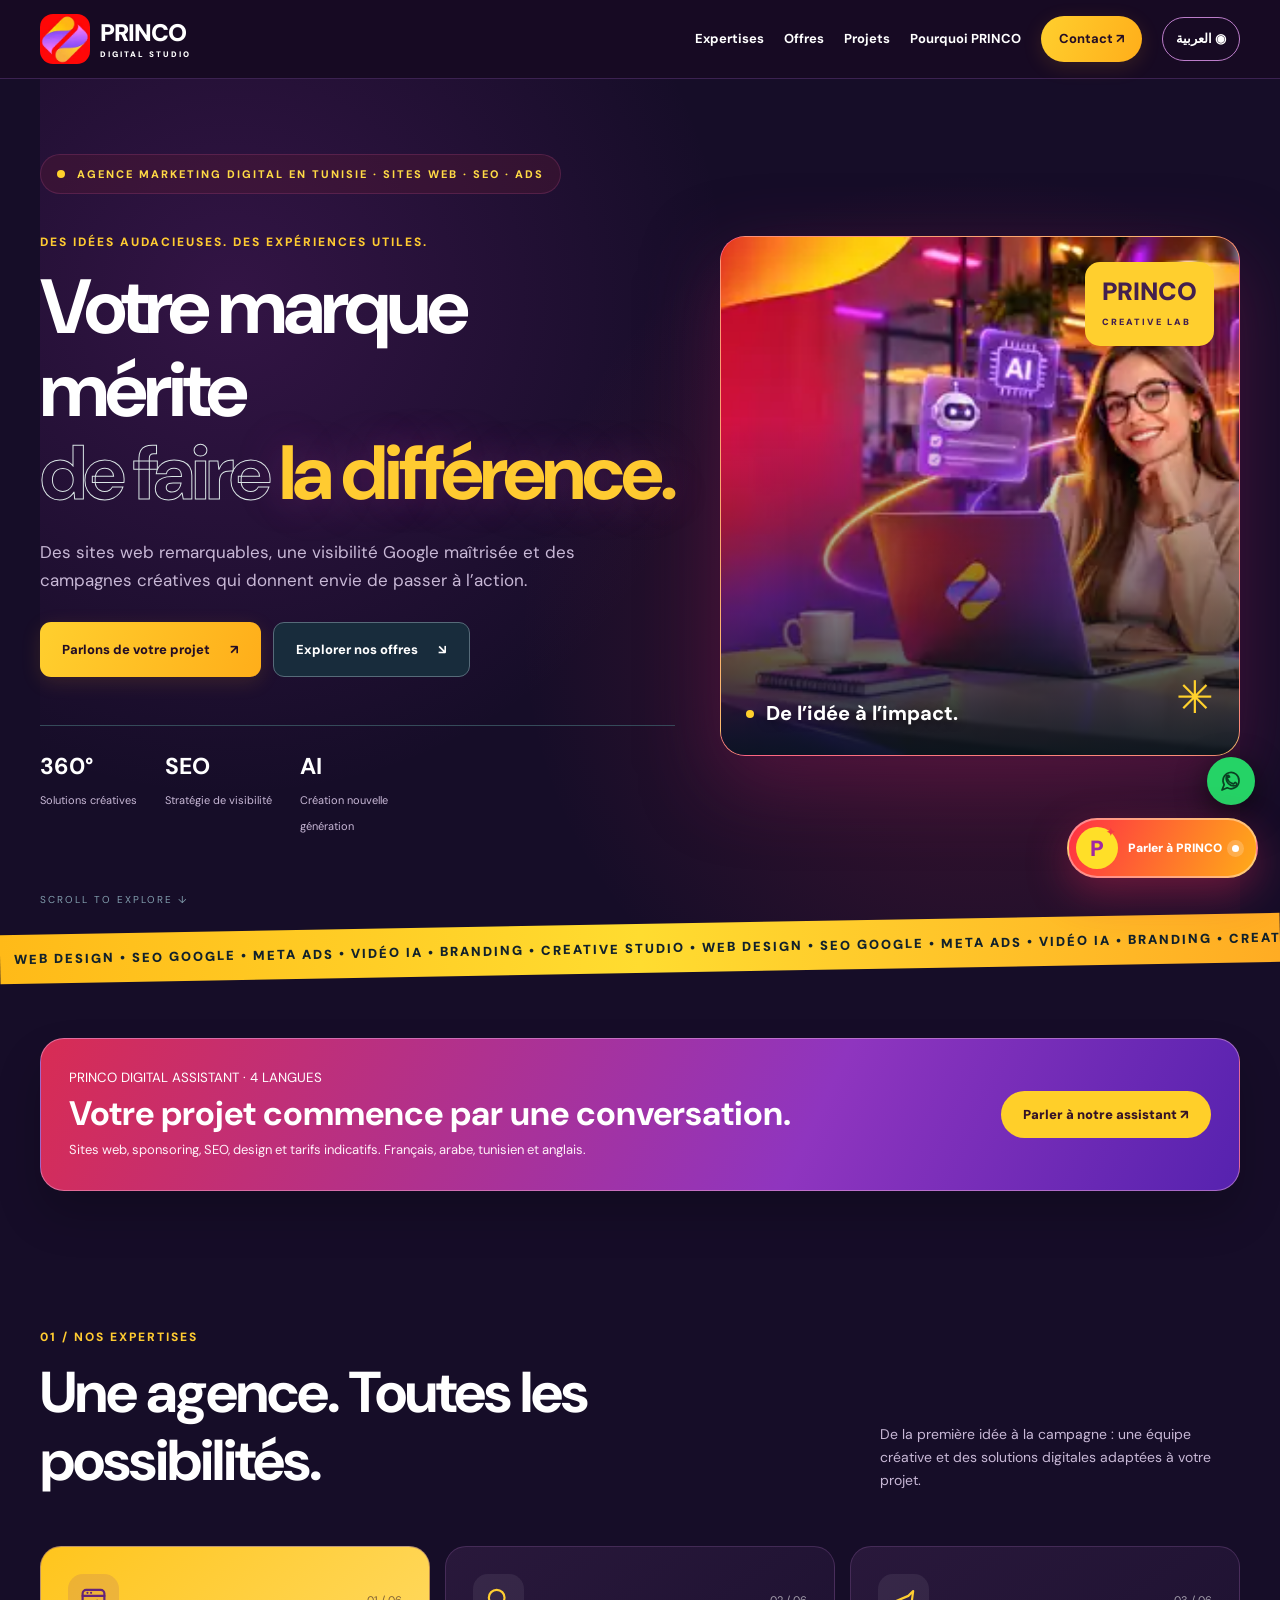
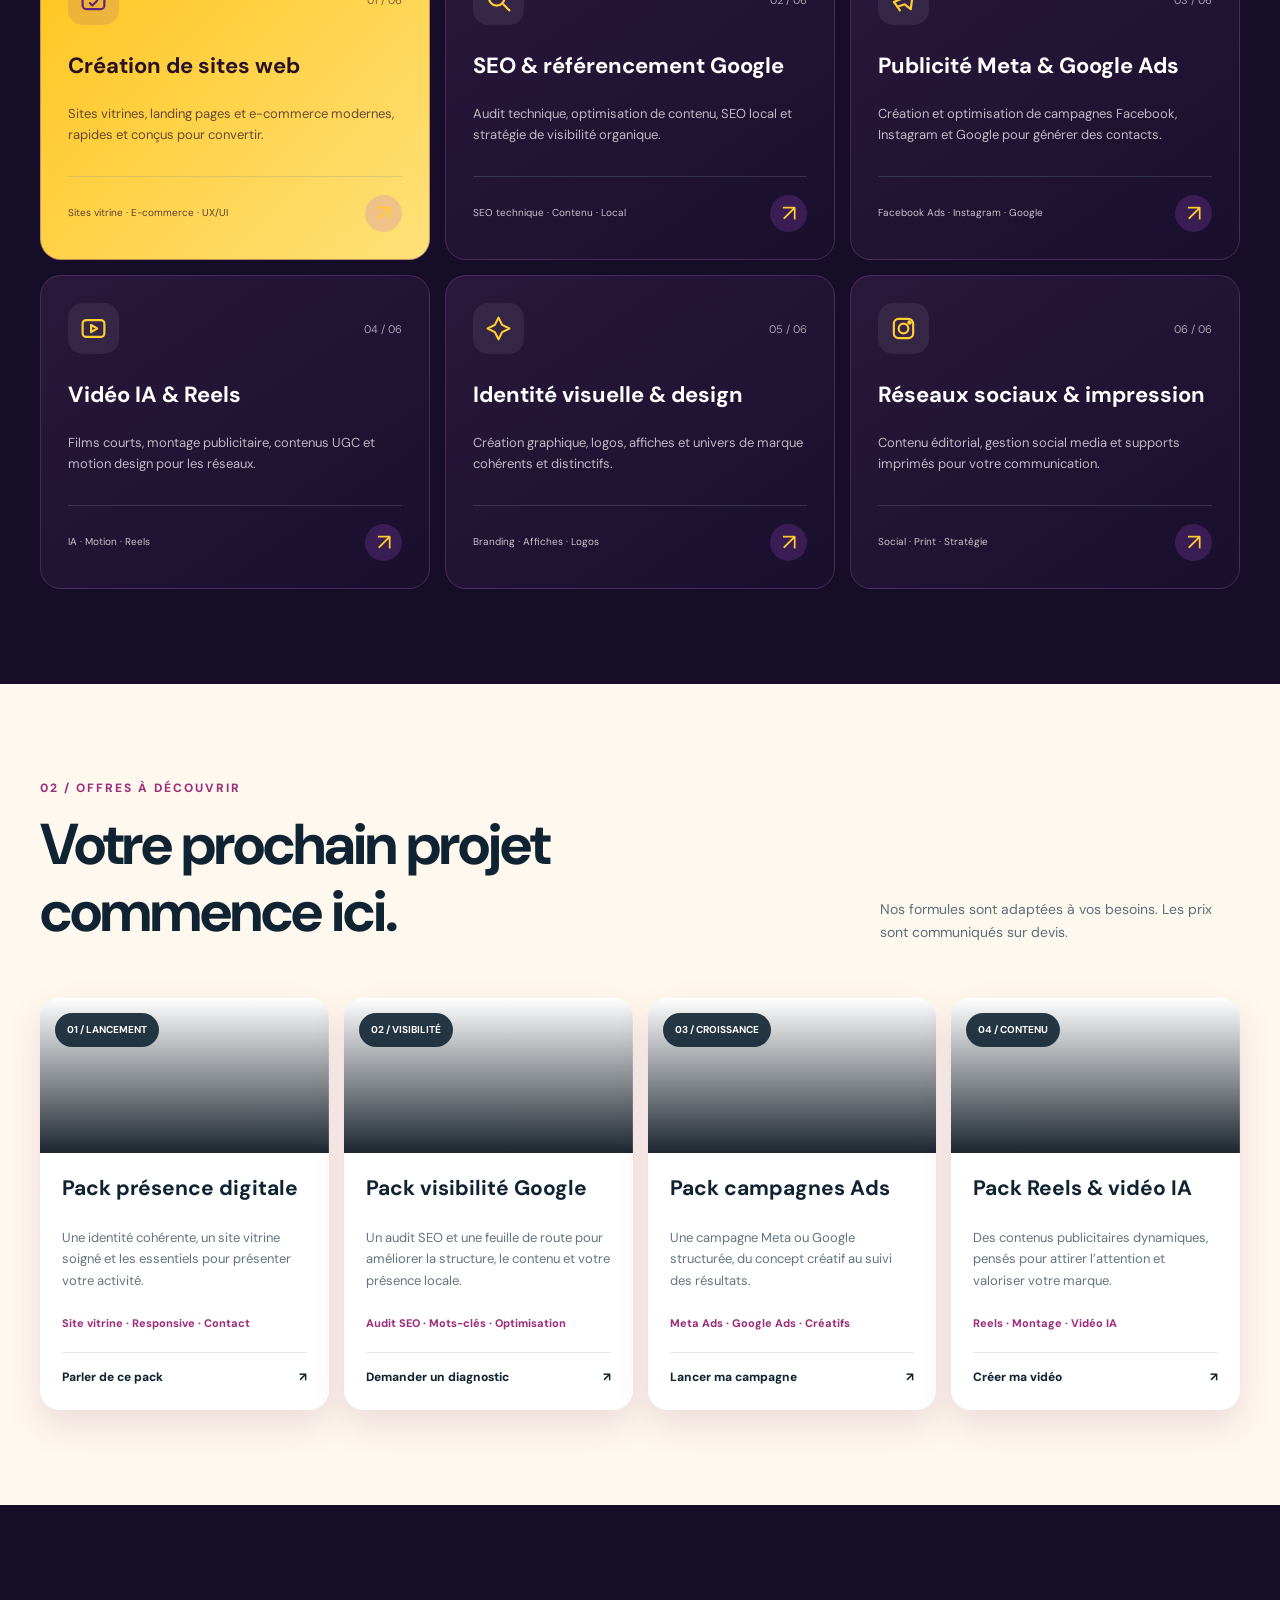
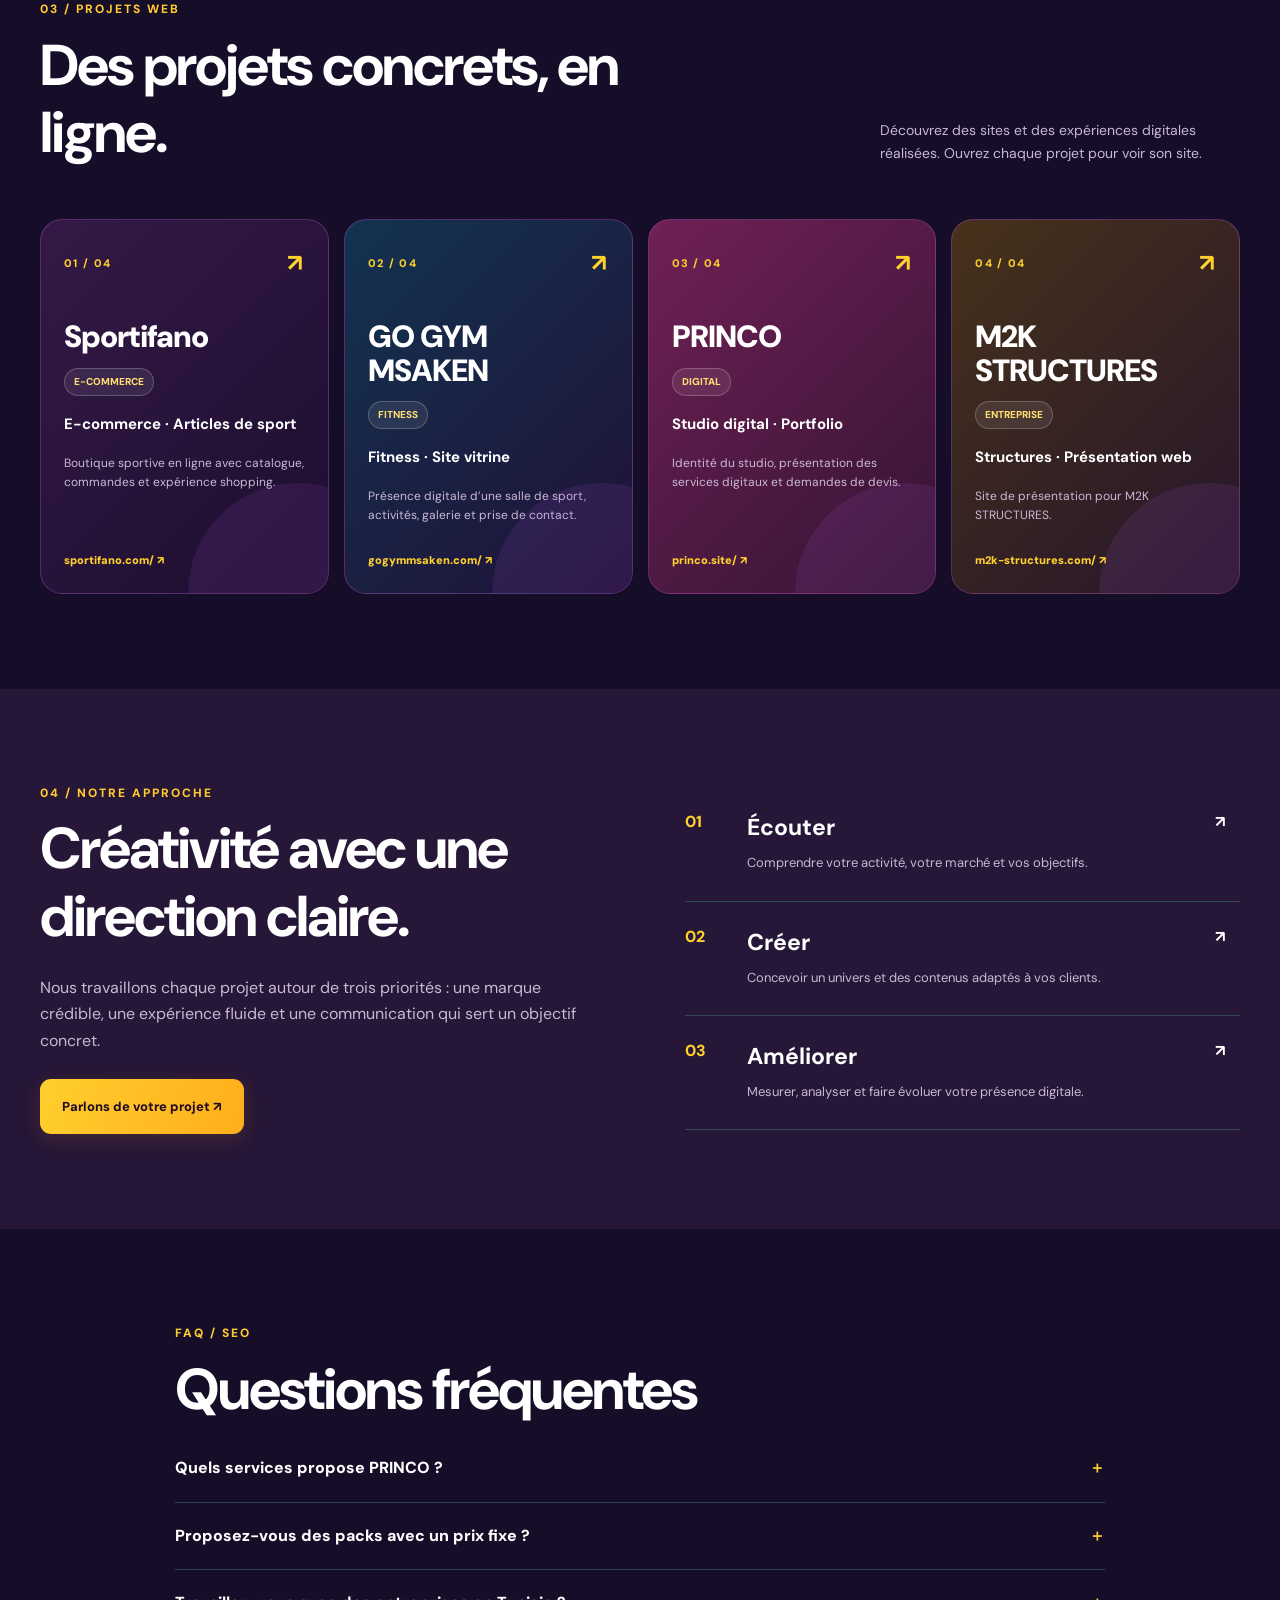
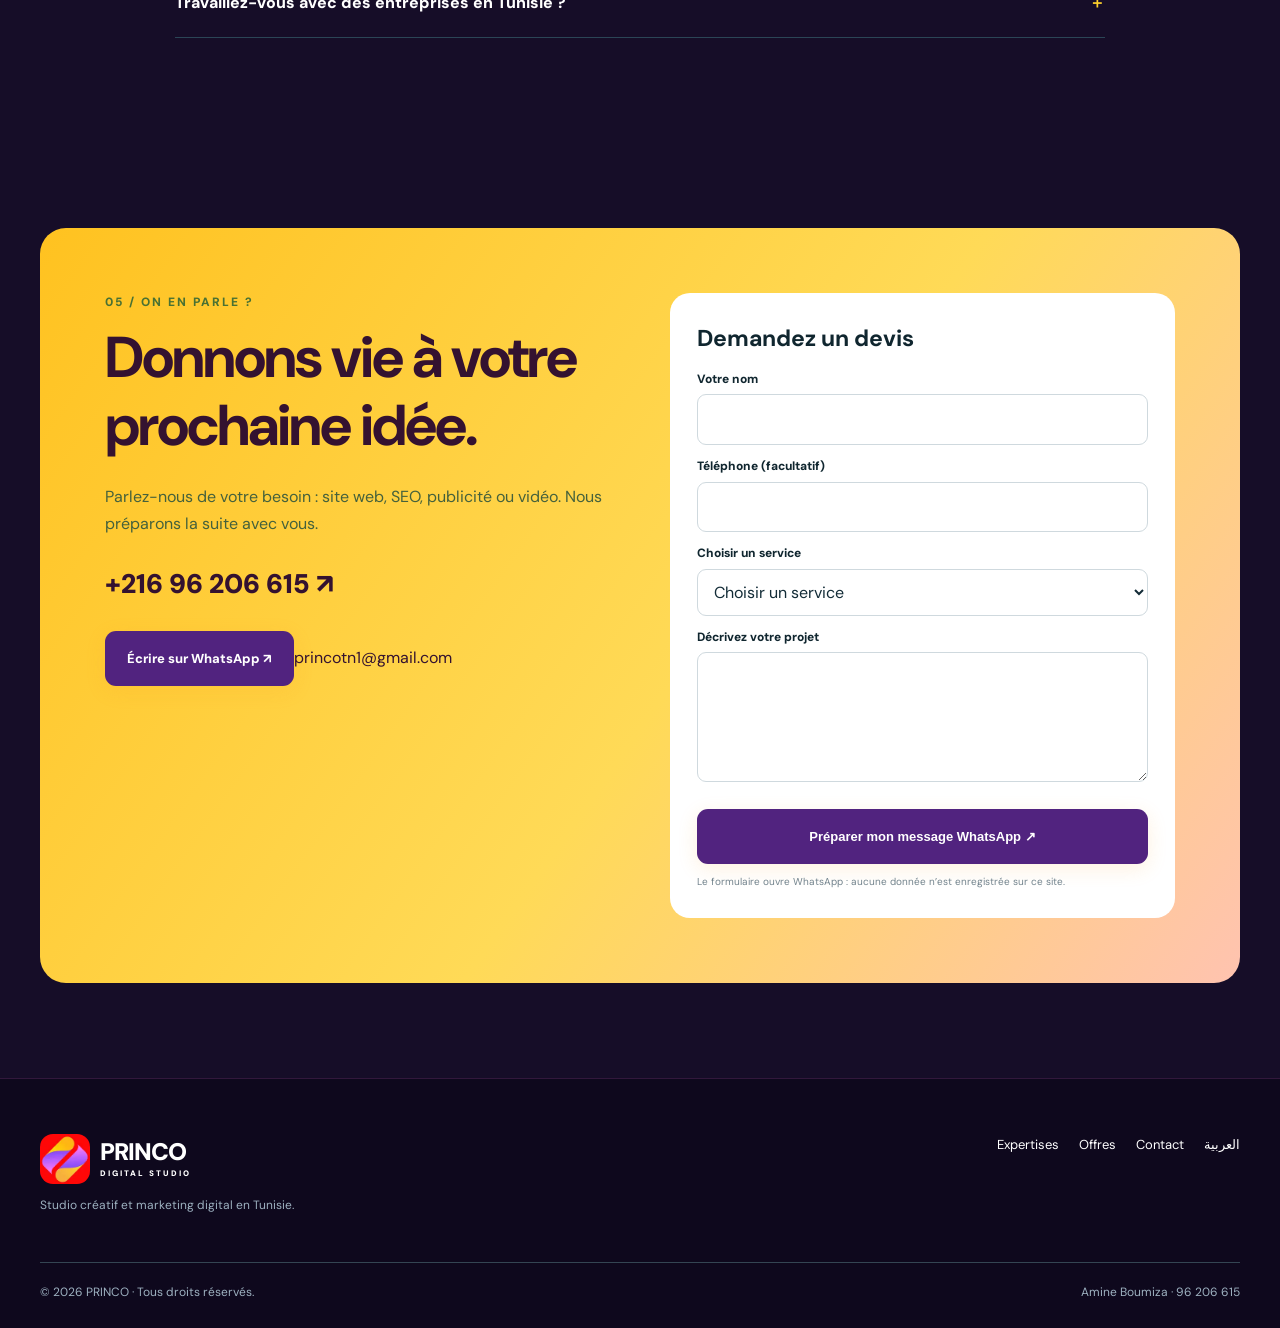
==== commit 698e7daa: "Set approved PRINCO AI cover as hero and social preview on index.html" ====
--- a/index.html
+++ b/index.html
@@ -1 +1 @@
-<!doctype html><html lang="fr" dir="ltr"><head><meta charset="UTF-8"><meta name="viewport" content="width=device-width, initial-scale=1"><meta name="theme-color" content="#081522"><title>Agence marketing digital en Tunisie | PRINCO</title><meta name="description" content="PRINCO, agence marketing digital en Tunisie : création de sites web professionnels, référencement SEO Google, Meta Ads, Google Ads, vidéos IA, branding et gestion des réseaux sociaux. Demandez votre devis."><meta name="robots" content="index,follow,max-image-preview:large"><link rel="canonical" href="https://www.princo.site/"><link rel="alternate" hreflang="fr-TN" href="https://www.princo.site/"><link rel="alternate" hreflang="ar-TN" href="https://www.princo.site/ar/"><link rel="alternate" hreflang="x-default" href="https://www.princo.site/"><meta property="og:site_name" content="PRINCO Digital Studio"><meta property="og:locale" content="fr_TN"><meta property="og:type" content="website"><meta property="og:title" content="Agence marketing digital en Tunisie | PRINCO"><meta property="og:description" content="PRINCO, agence marketing digital en Tunisie : création de sites web professionnels, référencement SEO Google, Meta Ads, Google Ads, vidéos IA, branding et gestion des réseaux sociaux. Demandez votre devis."><meta property="og:url" content="https://www.princo.site/"><meta property="og:image" content="https://www.princo.site/assets/princo-cover-portrait.webp"><meta property="og:image:alt" content="PRINCO Digital Studio — Tunisie"><meta name="twitter:card" content="summary_large_image"><meta name="twitter:image" content="https://www.princo.site/assets/princo-cover-portrait.webp"><link rel="icon" href="assets/princo-favicon.png" sizes="48x48" type="image/png"><link rel="shortcut icon" href="assets/princo-favicon.png"><link rel="preconnect" href="https://images.unsplash.com"><link rel="preconnect" href="https://fonts.googleapis.com"><link rel="preconnect" href="https://fonts.gstatic.com" crossorigin><link href="https://fonts.googleapis.com/css2?family=DM+Sans:wght@400;500;600;700;800&amp;family=Manrope:wght@400;600;700;800&amp;family=Tajawal:wght@400;500;600;700;800&amp;display=swap" rel="stylesheet"><link rel="stylesheet" href="style.css"><link rel="stylesheet" href="chatbot.css"><link rel="preload" as="image" href="assets/princo-cover-portrait.webp"><script type="application/ld+json">{"@context": "https://schema.org", "@type": "ProfessionalService", "name": "PRINCO Digital Studio", "url": "https://www.princo.site/", "telephone": "+21696206615", "logo": "https://www.princo.site/assets/princo-original-logo.webp", "image": "https://www.princo.site/assets/princo-cover-portrait.webp", "areaServed": {"@type": "Country", "name": "Tunisia"}, "description": "PRINCO, agence marketing digital en Tunisie : création de sites web professionnels, référencement SEO Google, Meta Ads, Google Ads, vidéos IA, branding et gestion des réseaux sociaux. Demandez votre devis.", "availableLanguage": ["French", "Arabic", "English"], "hasOfferCatalog": {"@type": "OfferCatalog", "name": "Services digitaux / خدمات رقمية", "itemListElement": [{"@type": "OfferCatalog", "name": "Création de sites web"}, {"@type": "OfferCatalog", "name": "SEO & référencement Google"}, {"@type": "OfferCatalog", "name": "Publicité Meta & Google Ads"}, {"@type": "OfferCatalog", "name": "Vidéo IA & Reels"}, {"@type": "OfferCatalog", "name": "Identité visuelle & design"}, {"@type": "OfferCatalog", "name": "Réseaux sociaux & impression"}]}}</script><script type="application/ld+json">{"@context": "https://schema.org", "@type": "FAQPage", "mainEntity": [{"@type": "Question", "name": "Quels services propose PRINCO ?", "acceptedAnswer": {"@type": "Answer", "text": "Nous proposons la création de sites web, le référencement SEO, les campagnes Meta et Google Ads, les vidéos IA, le design graphique et la communication sur les réseaux sociaux."}}, {"@type": "Question", "name": "Proposez-vous des packs avec un prix fixe ?", "acceptedAnswer": {"@type": "Answer", "text": "Les prestations sont personnalisées. Contactez-nous pour un devis adapté à votre projet, vos objectifs et votre budget."}}, {"@type": "Question", "name": "Travaillez-vous avec des entreprises en Tunisie ?", "acceptedAnswer": {"@type": "Answer", "text": "Oui, PRINCO s’adresse aux entreprises et aux marques qui souhaitent développer leur présence digitale en Tunisie."}}]}</script></head><body><header class="header" id="top"><div class="container header-inner"><a class="brand" href="#top" aria-label="PRINCO"><span class="brand-mark"><img src="assets/princo-original-logo.webp" alt="" width="50" height="50"></span><span class="brand-letter">PRINCO<small>DIGITAL STUDIO</small></span></a><button id="menuToggle" class="menu-toggle" aria-label="Menu" aria-expanded="false" aria-controls="mainNav"><svg viewBox="0 0 24 24" width="24" height="24" fill="none" stroke="currentColor" stroke-width="2" stroke-linecap="round" aria-hidden="true"><path d="M4 7h16M4 12h16M4 17h16"/></svg></button><nav class="nav" id="mainNav"><a href="#services" class="">Expertises</a><a href="#offres" class="">Offres</a><a href="#portfolio" class="">Projets</a><a href="#approche" class="">Pourquoi PRINCO</a><a href="#contact" class="nav-last">Contact ↗</a><a class="lang-toggle" href="/ar/" lang="ar" hreflang="ar-TN">العربية ◉</a></nav></div></header><main><section class="hero container"><div class="hero-main reveal"><div class="eyebrow"><i class="signal"></i> AGENCE MARKETING DIGITAL EN TUNISIE · SITES WEB · SEO · ADS</div><div class="hero-mini-label">DES IDÉES AUDACIEUSES. DES EXPÉRIENCES UTILES.</div><h1>Votre marque mérite<br><span class="outline-word">de faire</span> <em>la différence.</em></h1><p class="hero-desc">Des sites web remarquables, une visibilité Google maîtrisée et des campagnes créatives qui donnent envie de passer à l’action.</p><div class="hero-btns"><a class="btn btn-accent" href="#contact">Parlons de votre projet <span>↗</span></a><a class="btn btn-outline" href="#offres">Explorer nos offres <span>↘</span></a></div><div class="micro-stats"><div><strong>360°</strong><span>Solutions créatives</span></div><div><strong>SEO</strong><span>Stratégie de visibilité</span></div><div><strong>AI</strong><span>Création nouvelle génération</span></div></div></div><div class="hero-art reveal"><img src="assets/princo-cover-portrait.webp" alt="PRINCO digital marketing — portrait et créativité" width="750" height="900" fetchpriority="high"><div class="hero-art-shade"></div><div class="art-sticker">PRINCO<br><small>CREATIVE LAB</small></div><div class="art-caption"><span class="dot"></span>De l’idée à l’impact.</div><div class="corner-glyph">✳</div></div><div class="hero-scroll">SCROLL TO EXPLORE <span>↓</span></div></section><div class="ticker" aria-label="STRATÉGIE  •  DESIGN  •  PERFORMANCE"><div class="ticker-inner">WEB DESIGN • SEO GOOGLE • META ADS • VIDÉO IA • BRANDING • CREATIVE STUDIO • WEB DESIGN • SEO GOOGLE • META ADS • VIDÉO IA • BRANDING • CREATIVE STUDIO • WEB DESIGN • SEO GOOGLE • META ADS • VIDÉO IA • BRANDING • CREATIVE STUDIO •</div></div><section class="princo-assistant-feature container" aria-label="Assistant PRINCO"><div class="princo-assistant-banner"><div><small>PRINCO DIGITAL ASSISTANT · 4 LANGUES</small><h2>Votre projet commence par une conversation.</h2><p>Sites web, sponsoring, SEO, design et tarifs indicatifs. Français, arabe, tunisien et anglais.</p></div><button type="button" data-open-princo-chat>Parler à notre assistant ↗</button></div></section><section class="section container" id="services"><div class="section-head reveal"><div><div class="section-kicker">01 / NOS EXPERTISES</div><h2>Une agence. Toutes les possibilités.</h2></div><p>De la première idée à la campagne : une équipe créative et des solutions digitales adaptées à votre projet.</p></div><div class="services-grid"><article class="service-card reveal"><div class="service-top"><span class="service-symbol"><svg viewBox="0 0 24 24" fill="none" stroke="currentColor" stroke-width="1.8" stroke-linecap="round" stroke-linejoin="round" aria-hidden="true"><rect x="3" y="4" width="18" height="16" rx="3"/><path d="M3 9h18M7 6.5h.01M10 6.5h.01M9 15l2 2 4-4"/></svg></span><span class="service-count">01 / 06</span></div><h3>Création de sites web</h3><p>Sites vitrines, landing pages et e-commerce modernes, rapides et conçus pour convertir.</p><div class="service-foot"><span>Sites vitrine · E-commerce · UX/UI</span><a href="#contact" aria-label="Création de sites web">↗</a></div></article><article class="service-card reveal"><div class="service-top"><span class="service-symbol"><svg viewBox="0 0 24 24" fill="none" stroke="currentColor" stroke-width="1.8" stroke-linecap="round" aria-hidden="true"><circle cx="10.5" cy="10.5" r="6.5"/><path d="m16 16 5 5"/></svg></span><span class="service-count">02 / 06</span></div><h3>SEO & référencement Google</h3><p>Audit technique, optimisation de contenu, SEO local et stratégie de visibilité organique.</p><div class="service-foot"><span>SEO technique · Contenu · Local</span><a href="#contact" aria-label="SEO &amp; référencement Google">↗</a></div></article><article class="service-card reveal"><div class="service-top"><span class="service-symbol"><svg viewBox="0 0 24 24" fill="none" stroke="currentColor" stroke-width="1.8" stroke-linecap="round" stroke-linejoin="round" aria-hidden="true"><path d="m4 14 12-5 4-4-2 15-5-4-6 2-3-4z"/><path d="m7 18 2 3"/></svg></span><span class="service-count">03 / 06</span></div><h3>Publicité Meta & Google Ads</h3><p>Création et optimisation de campagnes Facebook, Instagram et Google pour générer des contacts.</p><div class="service-foot"><span>Facebook Ads · Instagram · Google</span><a href="#contact" aria-label="Publicité Meta &amp; Google Ads">↗</a></div></article><article class="service-card reveal"><div class="service-top"><span class="service-symbol"><svg viewBox="0 0 24 24" fill="none" stroke="currentColor" stroke-width="1.8" stroke-linecap="round" stroke-linejoin="round" aria-hidden="true"><rect x="3" y="5" width="18" height="14" rx="3"/><path d="m10 9 5 3-5 3z"/></svg></span><span class="service-count">04 / 06</span></div><h3>Vidéo IA & Reels</h3><p>Films courts, montage publicitaire, contenus UGC et motion design pour les réseaux.</p><div class="service-foot"><span>IA · Motion · Reels</span><a href="#contact" aria-label="Vidéo IA &amp; Reels">↗</a></div></article><article class="service-card reveal"><div class="service-top"><span class="service-symbol"><svg viewBox="0 0 24 24" fill="none" stroke="currentColor" stroke-width="1.8" stroke-linecap="round" stroke-linejoin="round" aria-hidden="true"><path d="m12 3 3 6 6 3-6 3-3 6-3-6-6-3 6-3 3-6z"/></svg></span><span class="service-count">05 / 06</span></div><h3>Identité visuelle & design</h3><p>Création graphique, logos, affiches et univers de marque cohérents et distinctifs.</p><div class="service-foot"><span>Branding · Affiches · Logos</span><a href="#contact" aria-label="Identité visuelle &amp; design">↗</a></div></article><article class="service-card reveal"><div class="service-top"><span class="service-symbol"><svg viewBox="0 0 24 24" fill="none" stroke="currentColor" stroke-width="1.8" stroke-linecap="round" stroke-linejoin="round" aria-hidden="true"><rect x="4" y="4" width="16" height="16" rx="4"/><circle cx="12" cy="12" r="4"/><circle cx="17" cy="7" r="1" fill="currentColor"/></svg></span><span class="service-count">06 / 06</span></div><h3>Réseaux sociaux & impression</h3><p>Contenu éditorial, gestion social media et supports imprimés pour votre communication.</p><div class="service-foot"><span>Social · Print · Stratégie</span><a href="#contact" aria-label="Réseaux sociaux &amp; impression">↗</a></div></article></div></section><section class="section offers-block" id="offres"><div class="container"><div class="section-head reveal"><div><div class="section-kicker">02 / OFFRES À DÉCOUVRIR</div><h2>Votre prochain projet commence ici.</h2></div><p>Nos formules sont adaptées à vos besoins. Les prix sont communiqués sur devis.</p></div><div class="offers-grid"><article class="offer-card reveal"><div class="offer-image" style="background-image:linear-gradient(180deg,transparent,#07111be8),url(https://images.unsplash.com/photo-1460925895917-afdab827c52f?auto=format&amp;fit=crop&amp;w=750&amp;q=75)"><span class="offer-num">01 / LANCEMENT</span></div><div class="offer-body"><h3>Pack présence digitale</h3><p>Une identité cohérente, un site vitrine soigné et les essentiels pour présenter votre activité.</p><div class="offer-chip">Site vitrine · Responsive · Contact</div><a href="https://wa.me/21696206615?text=Bonjour%20PRINCO%2C%20je%20souhaite%20un%20devis%20pour%20%3A%20Pack%20pr%C3%A9sence%20digitale" target="_blank" rel="noopener noreferrer">Parler de ce pack <span>↗</span></a></div></article><article class="offer-card reveal"><div class="offer-image" style="background-image:linear-gradient(180deg,transparent,#07111be8),url(https://images.unsplash.com/photo-1551288049-bebda4e38f71?auto=format&amp;fit=crop&amp;w=750&amp;q=75)"><span class="offer-num">02 / VISIBILITÉ</span></div><div class="offer-body"><h3>Pack visibilité Google</h3><p>Un audit SEO et une feuille de route pour améliorer la structure, le contenu et votre présence locale.</p><div class="offer-chip">Audit SEO · Mots-clés · Optimisation</div><a href="https://wa.me/21696206615?text=Bonjour%20PRINCO%2C%20je%20souhaite%20un%20devis%20pour%20%3A%20Pack%20visibilit%C3%A9%20Google" target="_blank" rel="noopener noreferrer">Demander un diagnostic <span>↗</span></a></div></article><article class="offer-card reveal"><div class="offer-image" style="background-image:linear-gradient(180deg,transparent,#07111be8),url(https://images.unsplash.com/photo-1557838923-2985c318be48?auto=format&amp;fit=crop&amp;w=750&amp;q=75)"><span class="offer-num">03 / CROISSANCE</span></div><div class="offer-body"><h3>Pack campagnes Ads</h3><p>Une campagne Meta ou Google structurée, du concept créatif au suivi des résultats.</p><div class="offer-chip">Meta Ads · Google Ads · Créatifs</div><a href="https://wa.me/21696206615?text=Bonjour%20PRINCO%2C%20je%20souhaite%20un%20devis%20pour%20%3A%20Pack%20campagnes%20Ads" target="_blank" rel="noopener noreferrer">Lancer ma campagne <span>↗</span></a></div></article><article class="offer-card reveal"><div class="offer-image" style="background-image:linear-gradient(180deg,transparent,#07111be8),url(https://images.unsplash.com/photo-1536240478700-b869070f9279?auto=format&amp;fit=crop&amp;w=750&amp;q=75)"><span class="offer-num">04 / CONTENU</span></div><div class="offer-body"><h3>Pack Reels & vidéo IA</h3><p>Des contenus publicitaires dynamiques, pensés pour attirer l’attention et valoriser votre marque.</p><div class="offer-chip">Reels · Montage · Vidéo IA</div><a href="https://wa.me/21696206615?text=Bonjour%20PRINCO%2C%20je%20souhaite%20un%20devis%20pour%20%3A%20Pack%20Reels%20%26%20vid%C3%A9o%20IA" target="_blank" rel="noopener noreferrer">Créer ma vidéo <span>↗</span></a></div></article></div></div></section><section class="section container projects-section" id="portfolio"><div class="section-head reveal"><div><div class="section-kicker">03 / PROJETS WEB</div><h2>Des projets concrets, en ligne.</h2></div><p>Découvrez des sites et des expériences digitales réalisées. Ouvrez chaque projet pour voir son site.</p></div><div class="project-grid"><a class="project-card reveal" href="https://sportifano.com/" target="_blank" rel="noopener noreferrer" aria-label="Visiter Sportifano"><span class="project-top"><span class="project-index">01 / 04</span><span class="project-arrow" aria-hidden="true">↗</span></span><div class="project-brand">Sportifano</div><span class="project-tag">E-COMMERCE</span><h3>E-commerce · Articles de sport</h3><p>Boutique sportive en ligne avec catalogue, commandes et expérience shopping.</p><span class="project-url">sportifano.com/ ↗</span></a><a class="project-card reveal" href="https://gogymmsaken.com/" target="_blank" rel="noopener noreferrer" aria-label="Visiter GO GYM MSAKEN"><span class="project-top"><span class="project-index">02 / 04</span><span class="project-arrow" aria-hidden="true">↗</span></span><div class="project-brand">GO GYM MSAKEN</div><span class="project-tag">FITNESS</span><h3>Fitness · Site vitrine</h3><p>Présence digitale d’une salle de sport, activités, galerie et prise de contact.</p><span class="project-url">gogymmsaken.com/ ↗</span></a><a class="project-card reveal" href="https://princo.site/" target="_blank" rel="noopener noreferrer" aria-label="Visiter PRINCO"><span class="project-top"><span class="project-index">03 / 04</span><span class="project-arrow" aria-hidden="true">↗</span></span><div class="project-brand">PRINCO</div><span class="project-tag">DIGITAL</span><h3>Studio digital · Portfolio</h3><p>Identité du studio, présentation des services digitaux et demandes de devis.</p><span class="project-url">princo.site/ ↗</span></a><a class="project-card reveal" href="https://m2k-structures.com/" target="_blank" rel="noopener noreferrer" aria-label="Visiter M2K STRUCTURES"><span class="project-top"><span class="project-index">04 / 04</span><span class="project-arrow" aria-hidden="true">↗</span></span><div class="project-brand">M2K STRUCTURES</div><span class="project-tag">ENTREPRISE</span><h3>Structures · Présentation web</h3><p>Site de présentation pour M2K STRUCTURES.</p><span class="project-url">m2k-structures.com/ ↗</span></a></div></section><section class="section approach" id="approche"><div class="container approach-layout"><div class="approach-text reveal"><div class="section-kicker">04 / NOTRE APPROCHE</div><h2>Créativité avec une direction claire.</h2><p>Nous travaillons chaque projet autour de trois priorités : une marque crédible, une expérience fluide et une communication qui sert un objectif concret.</p><a class="btn btn-accent" href="#contact">Parlons de votre projet ↗</a></div><div class="steps"><div class="step reveal"><span>01</span><div><h3>Écouter</h3><p>Comprendre votre activité, votre marché et vos objectifs.</p></div><b>↗</b></div><div class="step reveal"><span>02</span><div><h3>Créer</h3><p>Concevoir un univers et des contenus adaptés à vos clients.</p></div><b>↗</b></div><div class="step reveal"><span>03</span><div><h3>Améliorer</h3><p>Mesurer, analyser et faire évoluer votre présence digitale.</p></div><b>↗</b></div></div></div></section><section class="section container faq" id="faq"><div class="section-kicker">FAQ / SEO</div><h2>Questions fréquentes</h2><details><summary>Quels services propose PRINCO ?<span>＋</span></summary><p>Nous proposons la création de sites web, le référencement SEO, les campagnes Meta et Google Ads, les vidéos IA, le design graphique et la communication sur les réseaux sociaux.</p></details><details><summary>Proposez-vous des packs avec un prix fixe ?<span>＋</span></summary><p>Les prestations sont personnalisées. Contactez-nous pour un devis adapté à votre projet, vos objectifs et votre budget.</p></details><details><summary>Travaillez-vous avec des entreprises en Tunisie ?<span>＋</span></summary><p>Oui, PRINCO s’adresse aux entreprises et aux marques qui souhaitent développer leur présence digitale en Tunisie.</p></details></section><section class="section container contact" id="contact"><div class="contact-layout"><div class="contact-copy reveal"><div class="section-kicker">05 / ON EN PARLE ?</div><h2>Donnons vie à votre prochaine idée.</h2><p>Parlez-nous de votre besoin : site web, SEO, publicité ou vidéo. Nous préparons la suite avec vous.</p><a class="phone" href="tel:+21696206615" dir="ltr">+216 96 206 615 ↗</a><a class="btn btn-accent" href="https://wa.me/21696206615" target="_blank" rel="noopener noreferrer">Écrire sur WhatsApp ↗</a><a class="princo-email" href="mailto:princotn1@gmail.com">princotn1@gmail.com</a></div><form id="contactForm" class="contact-form reveal"><h3>Demandez un devis</h3><label for="clientName">Votre nom</label><input id="clientName" name="name" required maxlength="100"><label for="clientPhone">Téléphone (facultatif)</label><input id="clientPhone" name="phone" type="tel" maxlength="25"><label for="clientService">Choisir un service</label><select id="clientService" name="service" required><option value="">Choisir un service</option><option>Création de sites web</option><option>SEO & référencement Google</option><option>Publicité Meta & Google Ads</option><option>Vidéo IA & Reels</option><option>Identité visuelle & design</option><option>Réseaux sociaux & impression</option></select><label for="clientMessage">Décrivez votre projet</label><textarea id="clientMessage" name="message" rows="4" maxlength="1800" required></textarea><button class="btn btn-accent submit" type="submit">Préparer mon message WhatsApp ↗</button><small>Le formulaire ouvre WhatsApp : aucune donnée n’est enregistrée sur ce site.</small></form></div></section></main><footer><div class="container footer-top"><div><a class="brand" href="#top"><span class="brand-mark"><img src="assets/princo-original-logo.webp" alt="" width="50" height="50"></span><span class="brand-letter">PRINCO<small>DIGITAL STUDIO</small></span></a><p>Studio créatif et marketing digital en Tunisie.</p></div><div class="footer-links"><a href="#services">Expertises</a><a href="#offres">Offres</a><a href="#contact">Contact</a><a href="/ar/">العربية</a></div></div><div class="container footer-bottom"><span>© 2026 PRINCO · Tous droits réservés.</span><span>Amine Boumiza · <a href="tel:+21696206615">96 206 615</a></span></div></footer><a class="wa-floating" aria-label="WhatsApp PRINCO" href="https://wa.me/21696206615" target="_blank" rel="noopener noreferrer"><svg viewBox="0 0 24 24" width="28" height="28" fill="none" stroke="currentColor" stroke-width="1.7" stroke-linecap="round" stroke-linejoin="round" aria-hidden="true"><path d="M20 11.7a8 8 0 0 1-11.7 7.1L3 21l2.2-5.3A8 8 0 1 1 20 11.7Z"/><path d="M8.2 8.4c.4 3.3 3.1 6 6.5 6.4l1.5-1.4 1.5 1-.3 2.1C11 18.1 5.9 13 7.5 6.6l2-.3 1.1 1.6z"/></svg></a><script src="script.js" defer></script><script src="chatbot.js" defer></script></body></html>+<!doctype html><html lang="fr" dir="ltr"><head><meta charset="UTF-8"><meta name="viewport" content="width=device-width, initial-scale=1"><meta name="theme-color" content="#081522"><title>Agence marketing digital en Tunisie | PRINCO</title><meta name="description" content="PRINCO, agence marketing digital en Tunisie : création de sites web professionnels, référencement SEO Google, Meta Ads, Google Ads, vidéos IA, branding et gestion des réseaux sociaux. Demandez votre devis."><meta name="robots" content="index,follow,max-image-preview:large"><link rel="canonical" href="https://www.princo.site/"><link rel="alternate" hreflang="fr-TN" href="https://www.princo.site/"><link rel="alternate" hreflang="ar-TN" href="https://www.princo.site/ar/"><link rel="alternate" hreflang="x-default" href="https://www.princo.site/"><meta property="og:site_name" content="PRINCO Digital Studio"><meta property="og:locale" content="fr_TN"><meta property="og:type" content="website"><meta property="og:title" content="Agence marketing digital en Tunisie | PRINCO"><meta property="og:description" content="PRINCO, agence marketing digital en Tunisie : création de sites web professionnels, référencement SEO Google, Meta Ads, Google Ads, vidéos IA, branding et gestion des réseaux sociaux. Demandez votre devis."><meta property="og:url" content="https://www.princo.site/"><meta property="og:image" content="https://www.princo.site/assets/princo-cover-ai.webp"><meta property="og:image:alt" content="PRINCO Digital Studio — Tunisie"><meta name="twitter:card" content="summary_large_image"><meta name="twitter:image" content="https://www.princo.site/assets/princo-cover-ai.webp"><link rel="icon" href="assets/princo-favicon.png" sizes="48x48" type="image/png"><link rel="shortcut icon" href="assets/princo-favicon.png"><link rel="preconnect" href="https://images.unsplash.com"><link rel="preconnect" href="https://fonts.googleapis.com"><link rel="preconnect" href="https://fonts.gstatic.com" crossorigin><link href="https://fonts.googleapis.com/css2?family=DM+Sans:wght@400;500;600;700;800&amp;family=Manrope:wght@400;600;700;800&amp;family=Tajawal:wght@400;500;600;700;800&amp;display=swap" rel="stylesheet"><link rel="stylesheet" href="style.css"><link rel="stylesheet" href="chatbot.css"><link rel="preload" as="image" href="assets/princo-cover-ai.webp"><script type="application/ld+json">{"@context": "https://schema.org", "@type": "ProfessionalService", "name": "PRINCO Digital Studio", "url": "https://www.princo.site/", "telephone": "+21696206615", "logo": "https://www.princo.site/assets/princo-original-logo.webp", "image": "https://www.princo.site/assets/princo-cover-ai.webp", "areaServed": {"@type": "Country", "name": "Tunisia"}, "description": "PRINCO, agence marketing digital en Tunisie : création de sites web professionnels, référencement SEO Google, Meta Ads, Google Ads, vidéos IA, branding et gestion des réseaux sociaux. Demandez votre devis.", "availableLanguage": ["French", "Arabic", "English"], "hasOfferCatalog": {"@type": "OfferCatalog", "name": "Services digitaux / خدمات رقمية", "itemListElement": [{"@type": "OfferCatalog", "name": "Création de sites web"}, {"@type": "OfferCatalog", "name": "SEO & référencement Google"}, {"@type": "OfferCatalog", "name": "Publicité Meta & Google Ads"}, {"@type": "OfferCatalog", "name": "Vidéo IA & Reels"}, {"@type": "OfferCatalog", "name": "Identité visuelle & design"}, {"@type": "OfferCatalog", "name": "Réseaux sociaux & impression"}]}}</script><script type="application/ld+json">{"@context": "https://schema.org", "@type": "FAQPage", "mainEntity": [{"@type": "Question", "name": "Quels services propose PRINCO ?", "acceptedAnswer": {"@type": "Answer", "text": "Nous proposons la création de sites web, le référencement SEO, les campagnes Meta et Google Ads, les vidéos IA, le design graphique et la communication sur les réseaux sociaux."}}, {"@type": "Question", "name": "Proposez-vous des packs avec un prix fixe ?", "acceptedAnswer": {"@type": "Answer", "text": "Les prestations sont personnalisées. Contactez-nous pour un devis adapté à votre projet, vos objectifs et votre budget."}}, {"@type": "Question", "name": "Travaillez-vous avec des entreprises en Tunisie ?", "acceptedAnswer": {"@type": "Answer", "text": "Oui, PRINCO s’adresse aux entreprises et aux marques qui souhaitent développer leur présence digitale en Tunisie."}}]}</script></head><body><header class="header" id="top"><div class="container header-inner"><a class="brand" href="#top" aria-label="PRINCO"><span class="brand-mark"><img src="assets/princo-original-logo.webp" alt="" width="50" height="50"></span><span class="brand-letter">PRINCO<small>DIGITAL STUDIO</small></span></a><button id="menuToggle" class="menu-toggle" aria-label="Menu" aria-expanded="false" aria-controls="mainNav"><svg viewBox="0 0 24 24" width="24" height="24" fill="none" stroke="currentColor" stroke-width="2" stroke-linecap="round" aria-hidden="true"><path d="M4 7h16M4 12h16M4 17h16"/></svg></button><nav class="nav" id="mainNav"><a href="#services" class="">Expertises</a><a href="#offres" class="">Offres</a><a href="#portfolio" class="">Projets</a><a href="#approche" class="">Pourquoi PRINCO</a><a href="#contact" class="nav-last">Contact ↗</a><a class="lang-toggle" href="/ar/" lang="ar" hreflang="ar-TN">العربية ◉</a></nav></div></header><main><section class="hero container"><div class="hero-main reveal"><div class="eyebrow"><i class="signal"></i> AGENCE MARKETING DIGITAL EN TUNISIE · SITES WEB · SEO · ADS</div><div class="hero-mini-label">DES IDÉES AUDACIEUSES. DES EXPÉRIENCES UTILES.</div><h1>Votre marque mérite<br><span class="outline-word">de faire</span> <em>la différence.</em></h1><p class="hero-desc">Des sites web remarquables, une visibilité Google maîtrisée et des campagnes créatives qui donnent envie de passer à l’action.</p><div class="hero-btns"><a class="btn btn-accent" href="#contact">Parlons de votre projet <span>↗</span></a><a class="btn btn-outline" href="#offres">Explorer nos offres <span>↘</span></a></div><div class="micro-stats"><div><strong>360°</strong><span>Solutions créatives</span></div><div><strong>SEO</strong><span>Stratégie de visibilité</span></div><div><strong>AI</strong><span>Création nouvelle génération</span></div></div></div><div class="hero-art reveal"><img src="assets/princo-cover-ai.webp" alt="PRINCO digital marketing et intelligence artificielle en Tunisie" width="470" height="265" fetchpriority="high" decoding="async"><div class="hero-art-shade"></div><div class="art-sticker">PRINCO<br><small>CREATIVE LAB</small></div><div class="art-caption"><span class="dot"></span>De l’idée à l’impact.</div><div class="corner-glyph">✳</div></div><div class="hero-scroll">SCROLL TO EXPLORE <span>↓</span></div></section><div class="ticker" aria-label="STRATÉGIE  •  DESIGN  •  PERFORMANCE"><div class="ticker-inner">WEB DESIGN • SEO GOOGLE • META ADS • VIDÉO IA • BRANDING • CREATIVE STUDIO • WEB DESIGN • SEO GOOGLE • META ADS • VIDÉO IA • BRANDING • CREATIVE STUDIO • WEB DESIGN • SEO GOOGLE • META ADS • VIDÉO IA • BRANDING • CREATIVE STUDIO •</div></div><section class="princo-assistant-feature container" aria-label="Assistant PRINCO"><div class="princo-assistant-banner"><div><small>PRINCO DIGITAL ASSISTANT · 4 LANGUES</small><h2>Votre projet commence par une conversation.</h2><p>Sites web, sponsoring, SEO, design et tarifs indicatifs. Français, arabe, tunisien et anglais.</p></div><button type="button" data-open-princo-chat>Parler à notre assistant ↗</button></div></section><section class="section container" id="services"><div class="section-head reveal"><div><div class="section-kicker">01 / NOS EXPERTISES</div><h2>Une agence. Toutes les possibilités.</h2></div><p>De la première idée à la campagne : une équipe créative et des solutions digitales adaptées à votre projet.</p></div><div class="services-grid"><article class="service-card reveal"><div class="service-top"><span class="service-symbol"><svg viewBox="0 0 24 24" fill="none" stroke="currentColor" stroke-width="1.8" stroke-linecap="round" stroke-linejoin="round" aria-hidden="true"><rect x="3" y="4" width="18" height="16" rx="3"/><path d="M3 9h18M7 6.5h.01M10 6.5h.01M9 15l2 2 4-4"/></svg></span><span class="service-count">01 / 06</span></div><h3>Création de sites web</h3><p>Sites vitrines, landing pages et e-commerce modernes, rapides et conçus pour convertir.</p><div class="service-foot"><span>Sites vitrine · E-commerce · UX/UI</span><a href="#contact" aria-label="Création de sites web">↗</a></div></article><article class="service-card reveal"><div class="service-top"><span class="service-symbol"><svg viewBox="0 0 24 24" fill="none" stroke="currentColor" stroke-width="1.8" stroke-linecap="round" aria-hidden="true"><circle cx="10.5" cy="10.5" r="6.5"/><path d="m16 16 5 5"/></svg></span><span class="service-count">02 / 06</span></div><h3>SEO & référencement Google</h3><p>Audit technique, optimisation de contenu, SEO local et stratégie de visibilité organique.</p><div class="service-foot"><span>SEO technique · Contenu · Local</span><a href="#contact" aria-label="SEO &amp; référencement Google">↗</a></div></article><article class="service-card reveal"><div class="service-top"><span class="service-symbol"><svg viewBox="0 0 24 24" fill="none" stroke="currentColor" stroke-width="1.8" stroke-linecap="round" stroke-linejoin="round" aria-hidden="true"><path d="m4 14 12-5 4-4-2 15-5-4-6 2-3-4z"/><path d="m7 18 2 3"/></svg></span><span class="service-count">03 / 06</span></div><h3>Publicité Meta & Google Ads</h3><p>Création et optimisation de campagnes Facebook, Instagram et Google pour générer des contacts.</p><div class="service-foot"><span>Facebook Ads · Instagram · Google</span><a href="#contact" aria-label="Publicité Meta &amp; Google Ads">↗</a></div></article><article class="service-card reveal"><div class="service-top"><span class="service-symbol"><svg viewBox="0 0 24 24" fill="none" stroke="currentColor" stroke-width="1.8" stroke-linecap="round" stroke-linejoin="round" aria-hidden="true"><rect x="3" y="5" width="18" height="14" rx="3"/><path d="m10 9 5 3-5 3z"/></svg></span><span class="service-count">04 / 06</span></div><h3>Vidéo IA & Reels</h3><p>Films courts, montage publicitaire, contenus UGC et motion design pour les réseaux.</p><div class="service-foot"><span>IA · Motion · Reels</span><a href="#contact" aria-label="Vidéo IA &amp; Reels">↗</a></div></article><article class="service-card reveal"><div class="service-top"><span class="service-symbol"><svg viewBox="0 0 24 24" fill="none" stroke="currentColor" stroke-width="1.8" stroke-linecap="round" stroke-linejoin="round" aria-hidden="true"><path d="m12 3 3 6 6 3-6 3-3 6-3-6-6-3 6-3 3-6z"/></svg></span><span class="service-count">05 / 06</span></div><h3>Identité visuelle & design</h3><p>Création graphique, logos, affiches et univers de marque cohérents et distinctifs.</p><div class="service-foot"><span>Branding · Affiches · Logos</span><a href="#contact" aria-label="Identité visuelle &amp; design">↗</a></div></article><article class="service-card reveal"><div class="service-top"><span class="service-symbol"><svg viewBox="0 0 24 24" fill="none" stroke="currentColor" stroke-width="1.8" stroke-linecap="round" stroke-linejoin="round" aria-hidden="true"><rect x="4" y="4" width="16" height="16" rx="4"/><circle cx="12" cy="12" r="4"/><circle cx="17" cy="7" r="1" fill="currentColor"/></svg></span><span class="service-count">06 / 06</span></div><h3>Réseaux sociaux & impression</h3><p>Contenu éditorial, gestion social media et supports imprimés pour votre communication.</p><div class="service-foot"><span>Social · Print · Stratégie</span><a href="#contact" aria-label="Réseaux sociaux &amp; impression">↗</a></div></article></div></section><section class="section offers-block" id="offres"><div class="container"><div class="section-head reveal"><div><div class="section-kicker">02 / OFFRES À DÉCOUVRIR</div><h2>Votre prochain projet commence ici.</h2></div><p>Nos formules sont adaptées à vos besoins. Les prix sont communiqués sur devis.</p></div><div class="offers-grid"><article class="offer-card reveal"><div class="offer-image" style="background-image:linear-gradient(180deg,transparent,#07111be8),url(https://images.unsplash.com/photo-1460925895917-afdab827c52f?auto=format&amp;fit=crop&amp;w=750&amp;q=75)"><span class="offer-num">01 / LANCEMENT</span></div><div class="offer-body"><h3>Pack présence digitale</h3><p>Une identité cohérente, un site vitrine soigné et les essentiels pour présenter votre activité.</p><div class="offer-chip">Site vitrine · Responsive · Contact</div><a href="https://wa.me/21696206615?text=Bonjour%20PRINCO%2C%20je%20souhaite%20un%20devis%20pour%20%3A%20Pack%20pr%C3%A9sence%20digitale" target="_blank" rel="noopener noreferrer">Parler de ce pack <span>↗</span></a></div></article><article class="offer-card reveal"><div class="offer-image" style="background-image:linear-gradient(180deg,transparent,#07111be8),url(https://images.unsplash.com/photo-1551288049-bebda4e38f71?auto=format&amp;fit=crop&amp;w=750&amp;q=75)"><span class="offer-num">02 / VISIBILITÉ</span></div><div class="offer-body"><h3>Pack visibilité Google</h3><p>Un audit SEO et une feuille de route pour améliorer la structure, le contenu et votre présence locale.</p><div class="offer-chip">Audit SEO · Mots-clés · Optimisation</div><a href="https://wa.me/21696206615?text=Bonjour%20PRINCO%2C%20je%20souhaite%20un%20devis%20pour%20%3A%20Pack%20visibilit%C3%A9%20Google" target="_blank" rel="noopener noreferrer">Demander un diagnostic <span>↗</span></a></div></article><article class="offer-card reveal"><div class="offer-image" style="background-image:linear-gradient(180deg,transparent,#07111be8),url(https://images.unsplash.com/photo-1557838923-2985c318be48?auto=format&amp;fit=crop&amp;w=750&amp;q=75)"><span class="offer-num">03 / CROISSANCE</span></div><div class="offer-body"><h3>Pack campagnes Ads</h3><p>Une campagne Meta ou Google structurée, du concept créatif au suivi des résultats.</p><div class="offer-chip">Meta Ads · Google Ads · Créatifs</div><a href="https://wa.me/21696206615?text=Bonjour%20PRINCO%2C%20je%20souhaite%20un%20devis%20pour%20%3A%20Pack%20campagnes%20Ads" target="_blank" rel="noopener noreferrer">Lancer ma campagne <span>↗</span></a></div></article><article class="offer-card reveal"><div class="offer-image" style="background-image:linear-gradient(180deg,transparent,#07111be8),url(https://images.unsplash.com/photo-1536240478700-b869070f9279?auto=format&amp;fit=crop&amp;w=750&amp;q=75)"><span class="offer-num">04 / CONTENU</span></div><div class="offer-body"><h3>Pack Reels & vidéo IA</h3><p>Des contenus publicitaires dynamiques, pensés pour attirer l’attention et valoriser votre marque.</p><div class="offer-chip">Reels · Montage · Vidéo IA</div><a href="https://wa.me/21696206615?text=Bonjour%20PRINCO%2C%20je%20souhaite%20un%20devis%20pour%20%3A%20Pack%20Reels%20%26%20vid%C3%A9o%20IA" target="_blank" rel="noopener noreferrer">Créer ma vidéo <span>↗</span></a></div></article></div></div></section><section class="section container projects-section" id="portfolio"><div class="section-head reveal"><div><div class="section-kicker">03 / PROJETS WEB</div><h2>Des projets concrets, en ligne.</h2></div><p>Découvrez des sites et des expériences digitales réalisées. Ouvrez chaque projet pour voir son site.</p></div><div class="project-grid"><a class="project-card reveal" href="https://sportifano.com/" target="_blank" rel="noopener noreferrer" aria-label="Visiter Sportifano"><span class="project-top"><span class="project-index">01 / 04</span><span class="project-arrow" aria-hidden="true">↗</span></span><div class="project-brand">Sportifano</div><span class="project-tag">E-COMMERCE</span><h3>E-commerce · Articles de sport</h3><p>Boutique sportive en ligne avec catalogue, commandes et expérience shopping.</p><span class="project-url">sportifano.com/ ↗</span></a><a class="project-card reveal" href="https://gogymmsaken.com/" target="_blank" rel="noopener noreferrer" aria-label="Visiter GO GYM MSAKEN"><span class="project-top"><span class="project-index">02 / 04</span><span class="project-arrow" aria-hidden="true">↗</span></span><div class="project-brand">GO GYM MSAKEN</div><span class="project-tag">FITNESS</span><h3>Fitness · Site vitrine</h3><p>Présence digitale d’une salle de sport, activités, galerie et prise de contact.</p><span class="project-url">gogymmsaken.com/ ↗</span></a><a class="project-card reveal" href="https://princo.site/" target="_blank" rel="noopener noreferrer" aria-label="Visiter PRINCO"><span class="project-top"><span class="project-index">03 / 04</span><span class="project-arrow" aria-hidden="true">↗</span></span><div class="project-brand">PRINCO</div><span class="project-tag">DIGITAL</span><h3>Studio digital · Portfolio</h3><p>Identité du studio, présentation des services digitaux et demandes de devis.</p><span class="project-url">princo.site/ ↗</span></a><a class="project-card reveal" href="https://m2k-structures.com/" target="_blank" rel="noopener noreferrer" aria-label="Visiter M2K STRUCTURES"><span class="project-top"><span class="project-index">04 / 04</span><span class="project-arrow" aria-hidden="true">↗</span></span><div class="project-brand">M2K STRUCTURES</div><span class="project-tag">ENTREPRISE</span><h3>Structures · Présentation web</h3><p>Site de présentation pour M2K STRUCTURES.</p><span class="project-url">m2k-structures.com/ ↗</span></a></div></section><section class="section approach" id="approche"><div class="container approach-layout"><div class="approach-text reveal"><div class="section-kicker">04 / NOTRE APPROCHE</div><h2>Créativité avec une direction claire.</h2><p>Nous travaillons chaque projet autour de trois priorités : une marque crédible, une expérience fluide et une communication qui sert un objectif concret.</p><a class="btn btn-accent" href="#contact">Parlons de votre projet ↗</a></div><div class="steps"><div class="step reveal"><span>01</span><div><h3>Écouter</h3><p>Comprendre votre activité, votre marché et vos objectifs.</p></div><b>↗</b></div><div class="step reveal"><span>02</span><div><h3>Créer</h3><p>Concevoir un univers et des contenus adaptés à vos clients.</p></div><b>↗</b></div><div class="step reveal"><span>03</span><div><h3>Améliorer</h3><p>Mesurer, analyser et faire évoluer votre présence digitale.</p></div><b>↗</b></div></div></div></section><section class="section container faq" id="faq"><div class="section-kicker">FAQ / SEO</div><h2>Questions fréquentes</h2><details><summary>Quels services propose PRINCO ?<span>＋</span></summary><p>Nous proposons la création de sites web, le référencement SEO, les campagnes Meta et Google Ads, les vidéos IA, le design graphique et la communication sur les réseaux sociaux.</p></details><details><summary>Proposez-vous des packs avec un prix fixe ?<span>＋</span></summary><p>Les prestations sont personnalisées. Contactez-nous pour un devis adapté à votre projet, vos objectifs et votre budget.</p></details><details><summary>Travaillez-vous avec des entreprises en Tunisie ?<span>＋</span></summary><p>Oui, PRINCO s’adresse aux entreprises et aux marques qui souhaitent développer leur présence digitale en Tunisie.</p></details></section><section class="section container contact" id="contact"><div class="contact-layout"><div class="contact-copy reveal"><div class="section-kicker">05 / ON EN PARLE ?</div><h2>Donnons vie à votre prochaine idée.</h2><p>Parlez-nous de votre besoin : site web, SEO, publicité ou vidéo. Nous préparons la suite avec vous.</p><a class="phone" href="tel:+21696206615" dir="ltr">+216 96 206 615 ↗</a><a class="btn btn-accent" href="https://wa.me/21696206615" target="_blank" rel="noopener noreferrer">Écrire sur WhatsApp ↗</a><a class="princo-email" href="mailto:princotn1@gmail.com">princotn1@gmail.com</a></div><form id="contactForm" class="contact-form reveal"><h3>Demandez un devis</h3><label for="clientName">Votre nom</label><input id="clientName" name="name" required maxlength="100"><label for="clientPhone">Téléphone (facultatif)</label><input id="clientPhone" name="phone" type="tel" maxlength="25"><label for="clientService">Choisir un service</label><select id="clientService" name="service" required><option value="">Choisir un service</option><option>Création de sites web</option><option>SEO & référencement Google</option><option>Publicité Meta & Google Ads</option><option>Vidéo IA & Reels</option><option>Identité visuelle & design</option><option>Réseaux sociaux & impression</option></select><label for="clientMessage">Décrivez votre projet</label><textarea id="clientMessage" name="message" rows="4" maxlength="1800" required></textarea><button class="btn btn-accent submit" type="submit">Préparer mon message WhatsApp ↗</button><small>Le formulaire ouvre WhatsApp : aucune donnée n’est enregistrée sur ce site.</small></form></div></section></main><footer><div class="container footer-top"><div><a class="brand" href="#top"><span class="brand-mark"><img src="assets/princo-original-logo.webp" alt="" width="50" height="50"></span><span class="brand-letter">PRINCO<small>DIGITAL STUDIO</small></span></a><p>Studio créatif et marketing digital en Tunisie.</p></div><div class="footer-links"><a href="#services">Expertises</a><a href="#offres">Offres</a><a href="#contact">Contact</a><a href="/ar/">العربية</a></div></div><div class="container footer-bottom"><span>© 2026 PRINCO · Tous droits réservés.</span><span>Amine Boumiza · <a href="tel:+21696206615">96 206 615</a></span></div></footer><a class="wa-floating" aria-label="WhatsApp PRINCO" href="https://wa.me/21696206615" target="_blank" rel="noopener noreferrer"><svg viewBox="0 0 24 24" width="28" height="28" fill="none" stroke="currentColor" stroke-width="1.7" stroke-linecap="round" stroke-linejoin="round" aria-hidden="true"><path d="M20 11.7a8 8 0 0 1-11.7 7.1L3 21l2.2-5.3A8 8 0 1 1 20 11.7Z"/><path d="M8.2 8.4c.4 3.3 3.1 6 6.5 6.4l1.5-1.4 1.5 1-.3 2.1C11 18.1 5.9 13 7.5 6.6l2-.3 1.1 1.6z"/></svg></a><script src="script.js" defer></script><script src="chatbot.js" defer></script></body></html>
